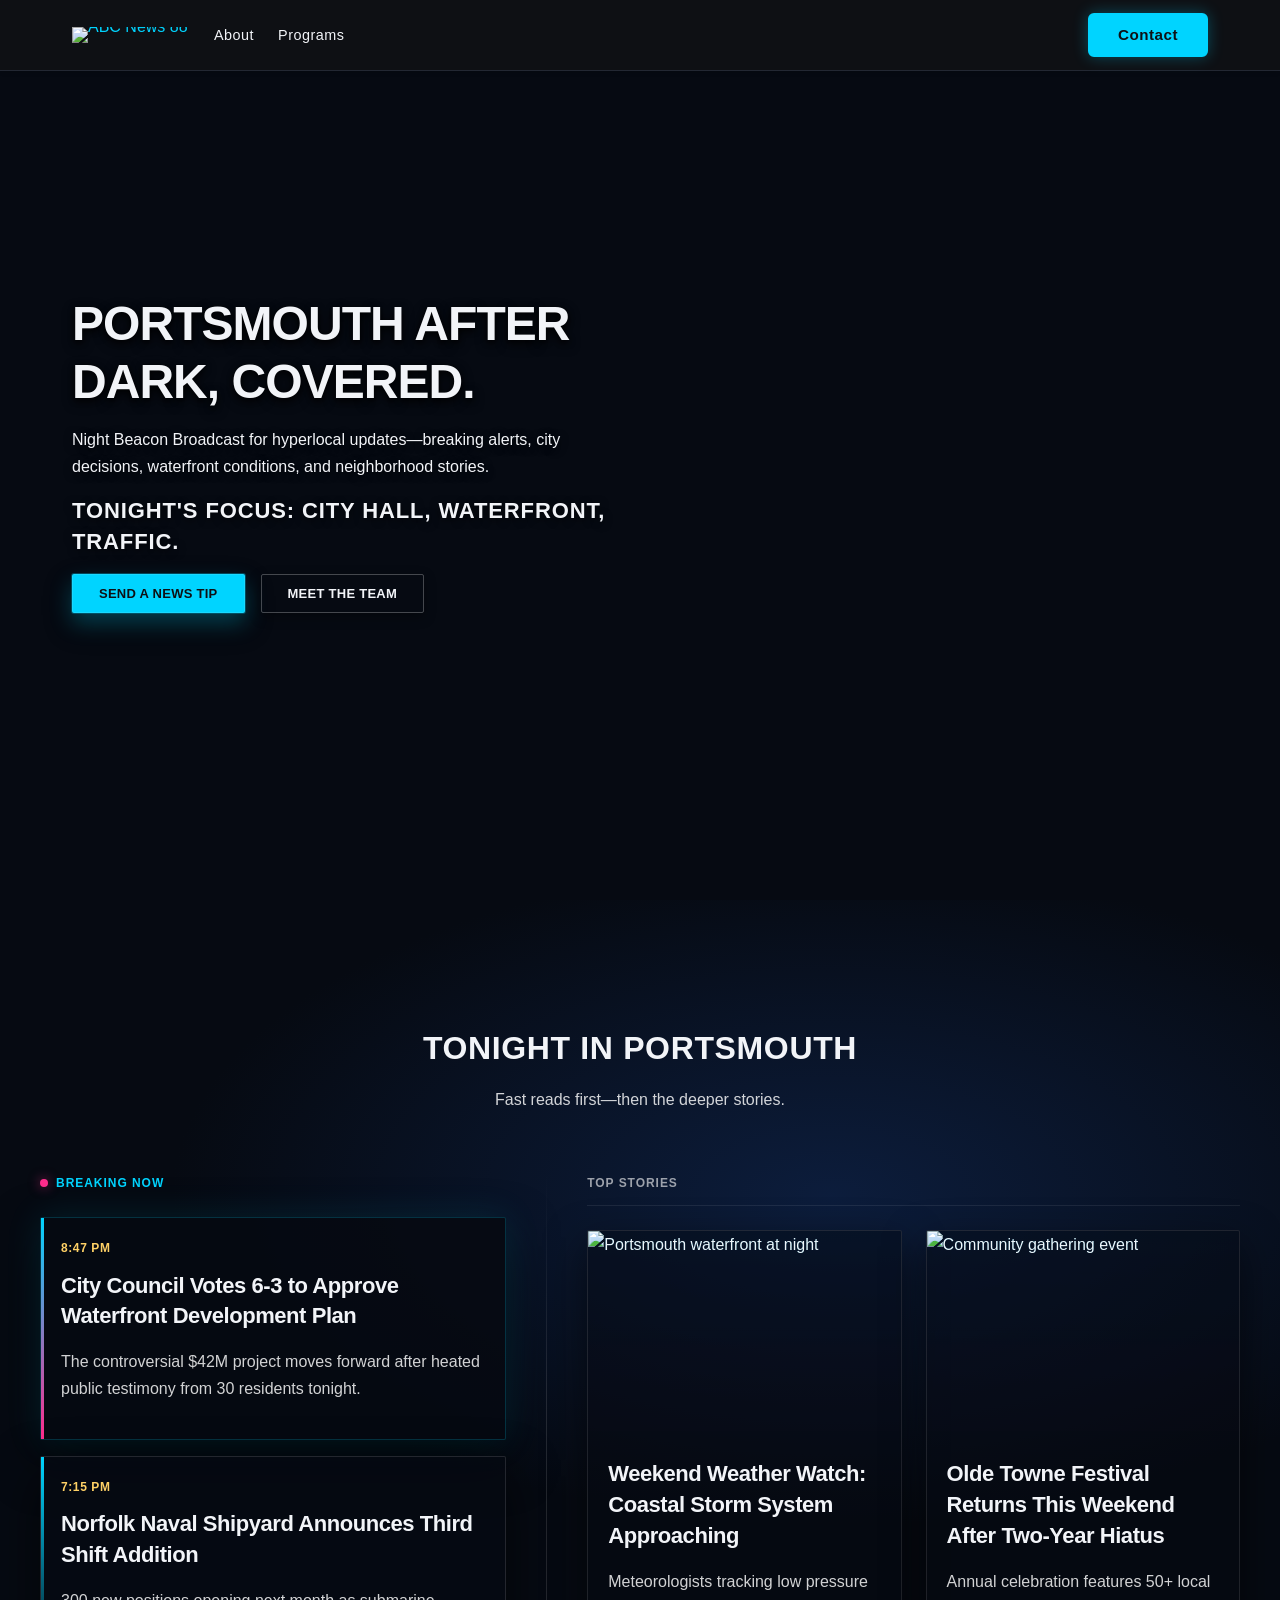
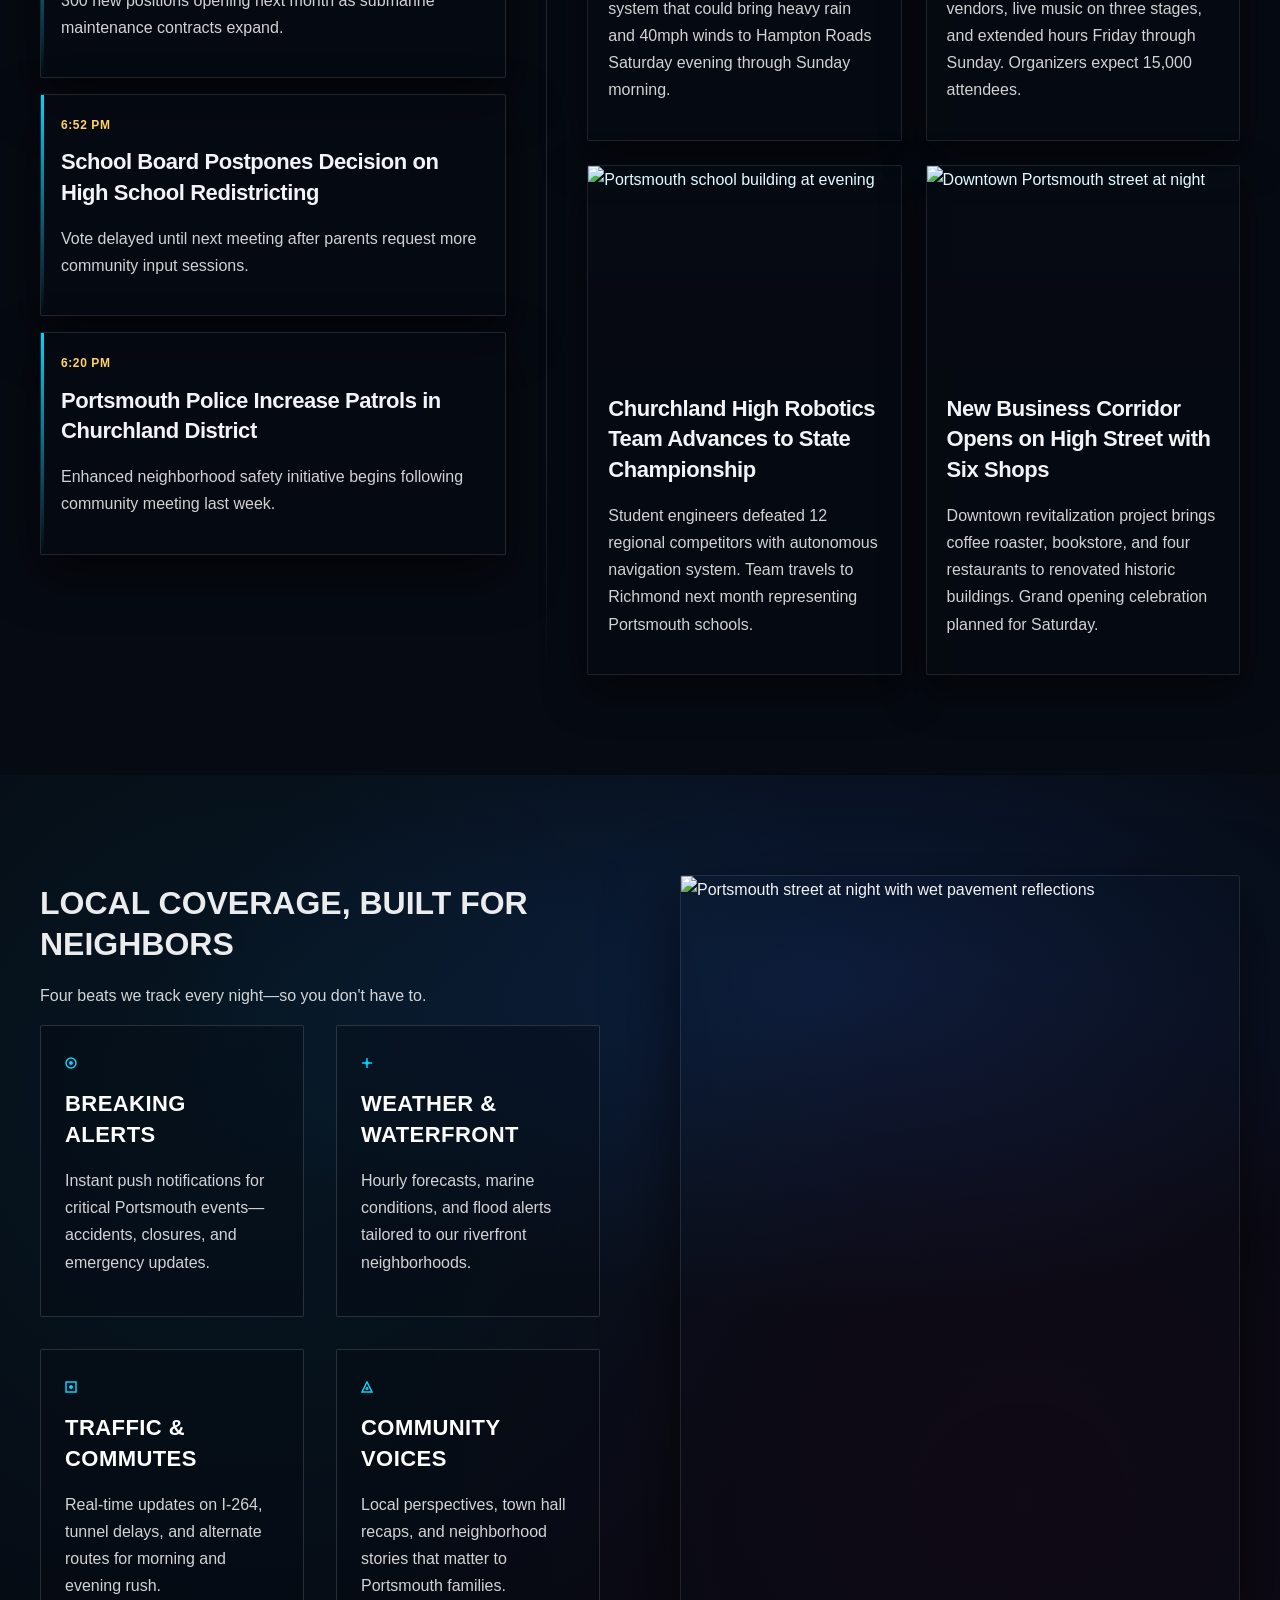
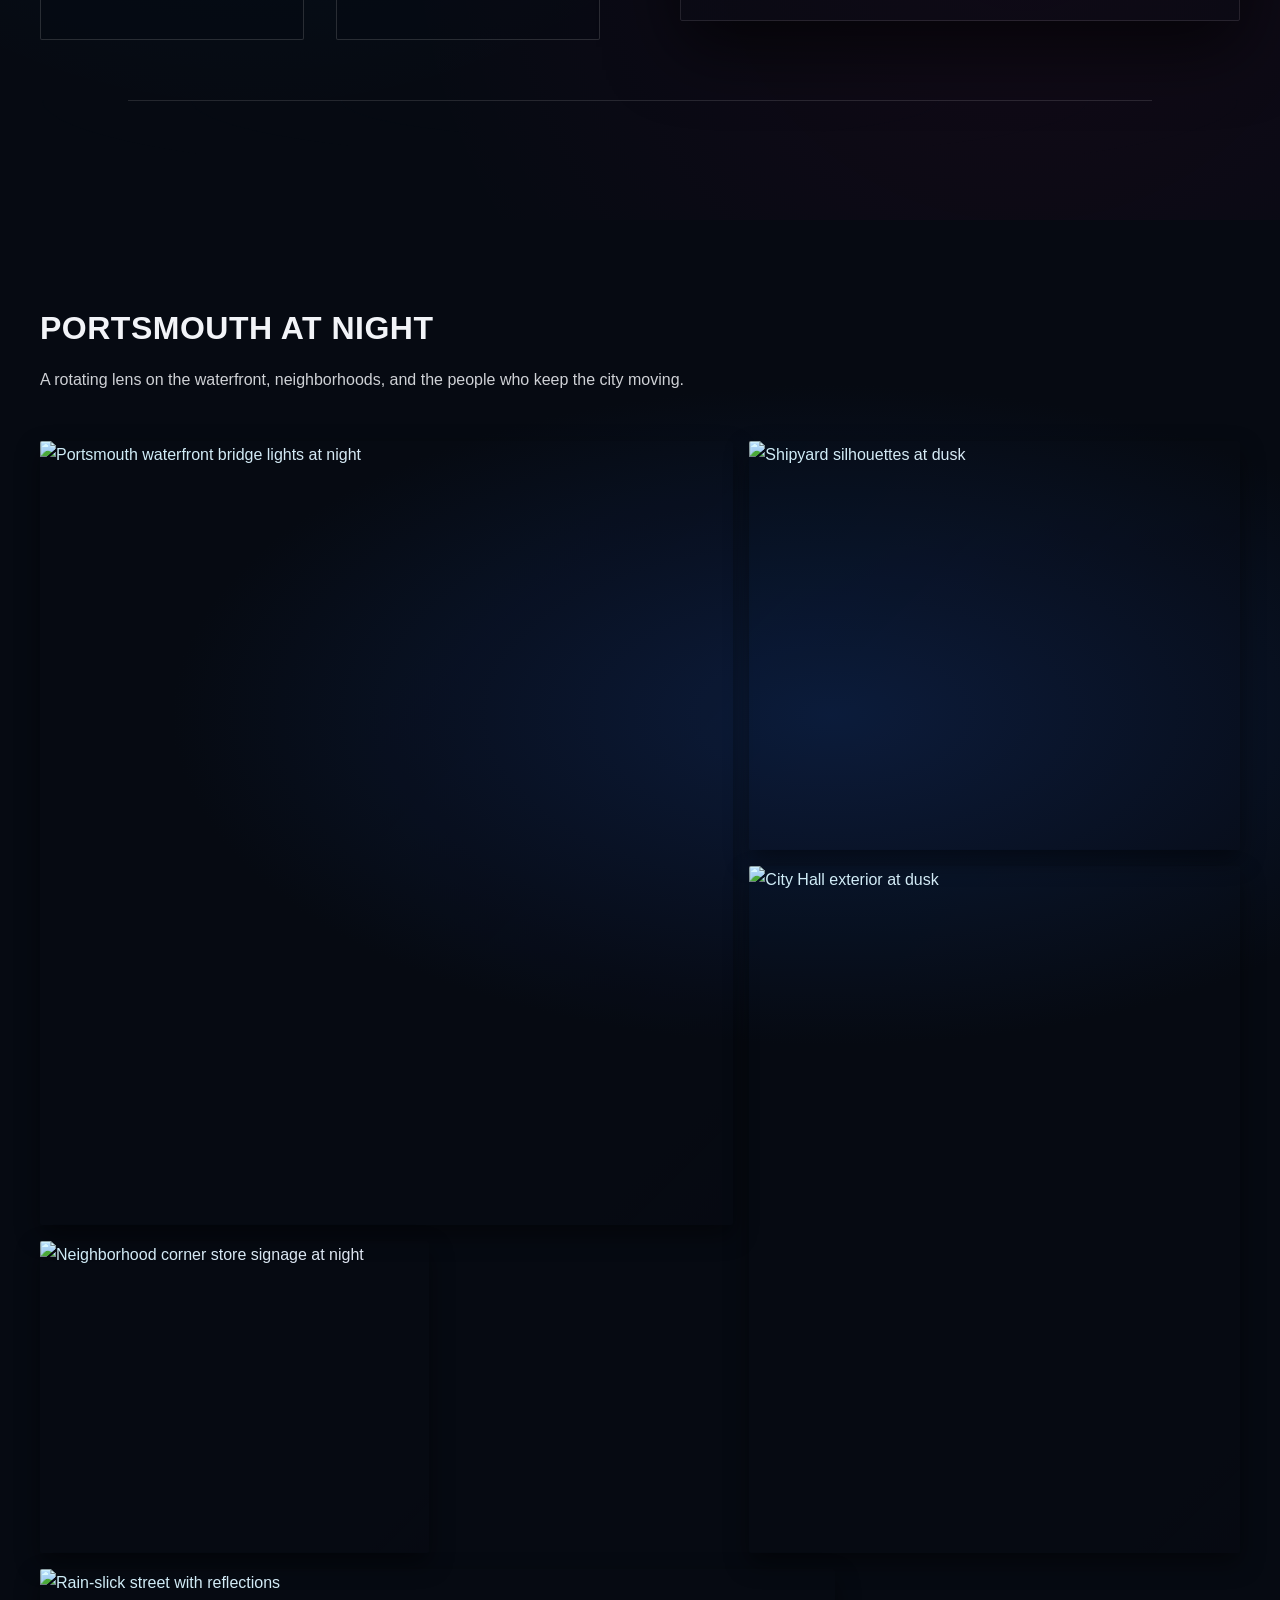
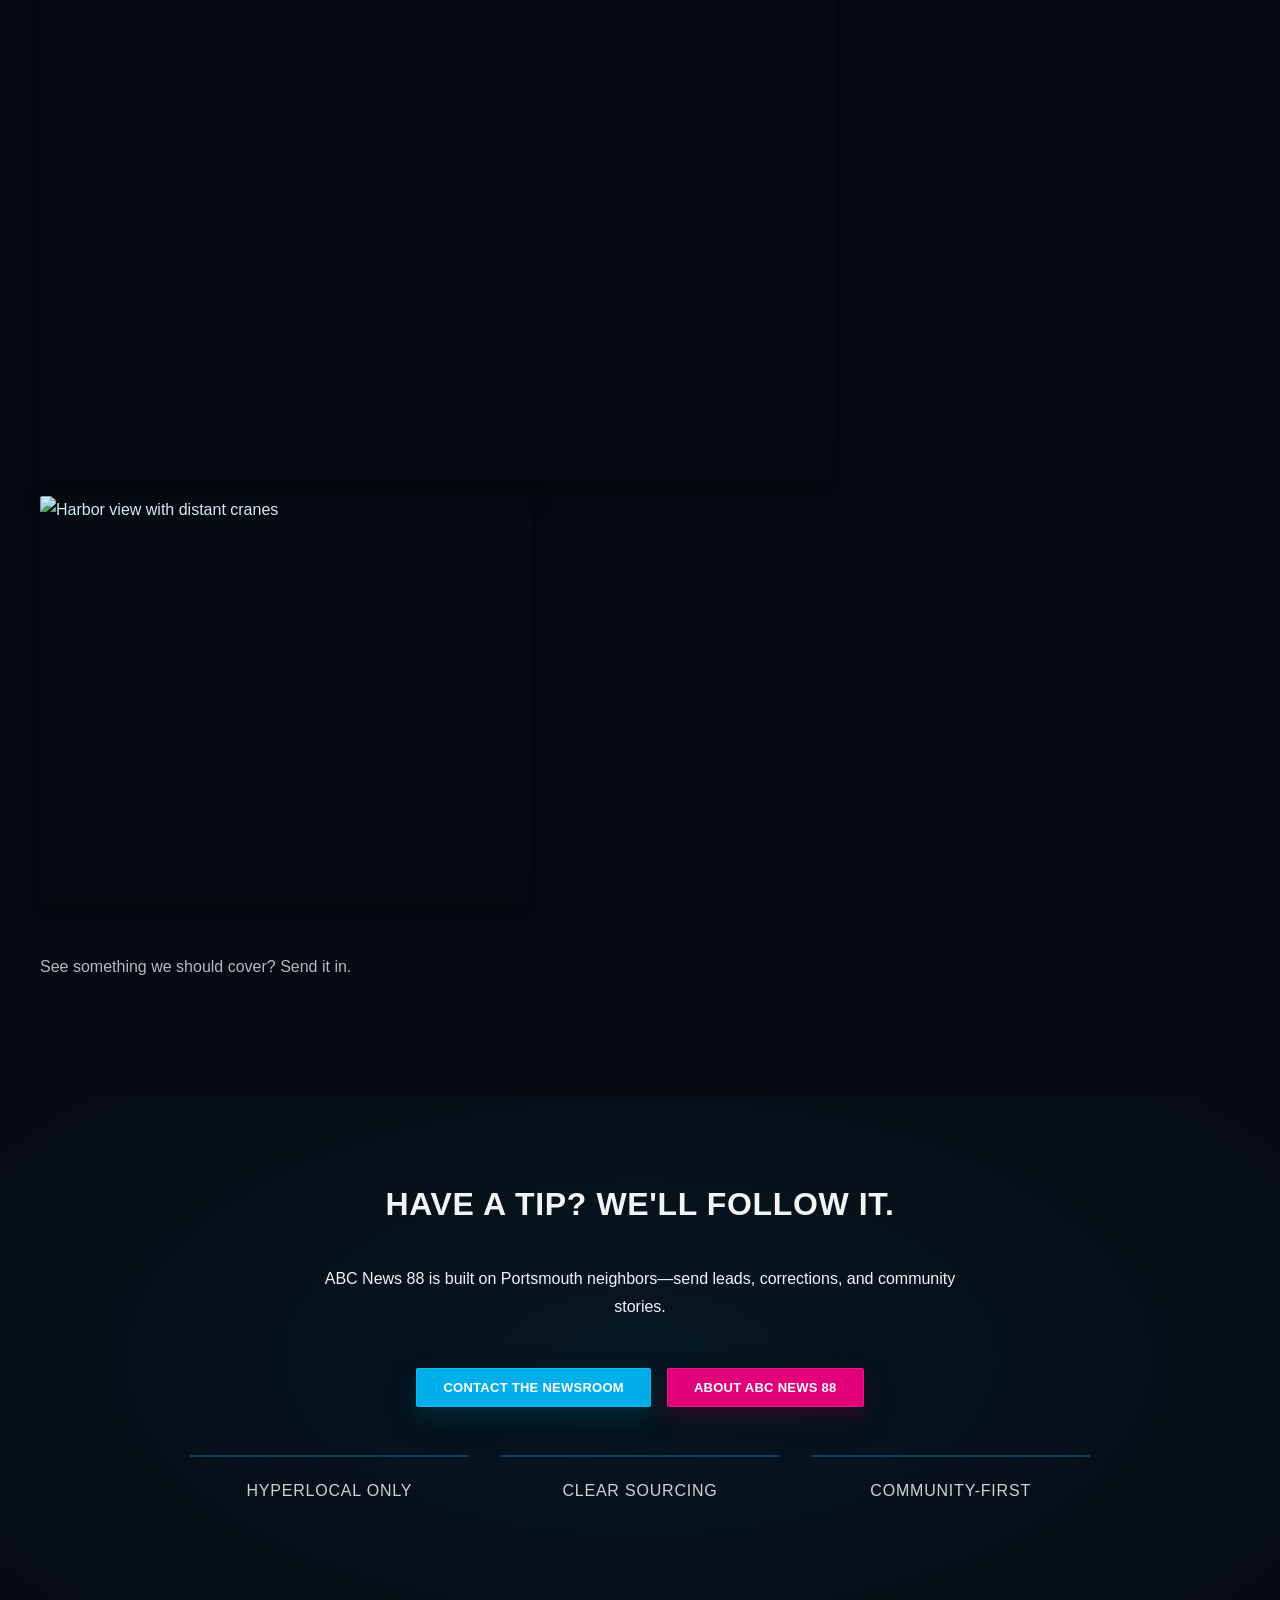
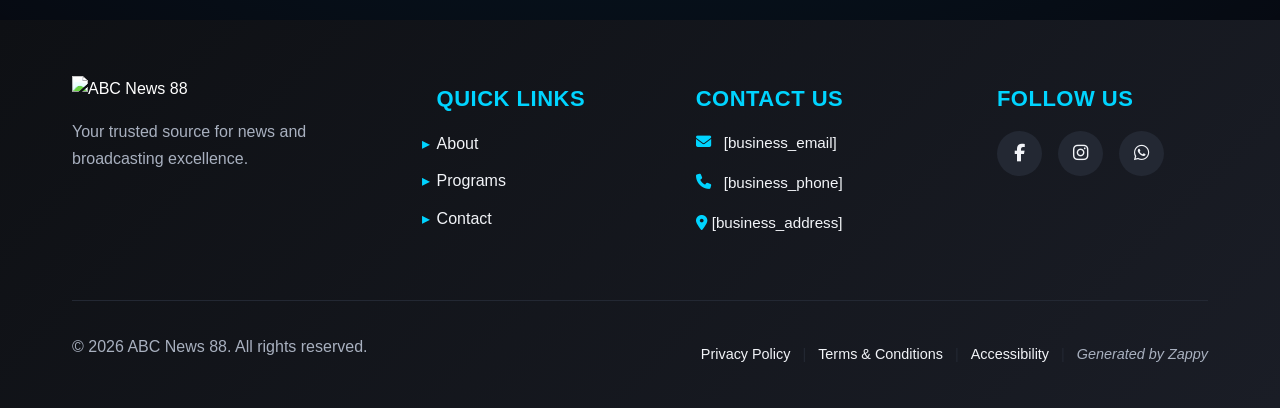
==== public/index.html @ 99236cf7 "Background sync: Progressive GitHub Sync" ====
<!doctype html><html dir="ltr" lang="en"><head><meta charset="UTF-8"><meta content="width=device-width,initial-scale=1" name="viewport"><meta content="index, follow" name="robots"><title>Portsmouth&#39;s Most Trusted Live News Broadcast — ABC News 88</title><meta content="ABC News 88 delivers hyperlocal news broadcasting exclusively for Portsmouth, Virginia. Stay informed with live coverage, community stories, and breaking news that matters to you." name="description"><meta content="abc news broadcasters, live news broadcast, Portsmouth Virginia news, local news broadcasting, hyperlocal news" name="keywords"><script>!function(){"use strict";var t="d4d39239-c4d9-41a5-8661-56b0d138c3ee",e="https://api.zappy5.com/api/analytics/track",a=18e5,n=2592e6,o=!0,i=!0,r=!0;var s=function(){var e="zappy_visitor_"+t,a=null;try{if(a=localStorage.getItem(e)){var o=JSON.parse(a),i=Date.now();if(i-o.created<n)return o.lastSeen=i,localStorage.setItem(e,JSON.stringify(o)),o.id}}catch(t){console.warn("Zappy Analytics: LocalStorage not available")}var r="zv_"+Date.now()+"_"+Math.random().toString(36).substr(2,9);try{localStorage.setItem(e,JSON.stringify({id:r,created:Date.now(),lastSeen:Date.now()}))}catch(t){}return r}(),c=function(){var e="zappy_session_"+t,n=null;try{if(n=sessionStorage.getItem(e)){var o=JSON.parse(n),i=Date.now();if(i-o.timestamp<a)return o.timestamp=i,sessionStorage.setItem(e,JSON.stringify(o)),o.id}}catch(t){console.warn("Zappy Analytics: SessionStorage not available")}var r="zs_"+Date.now()+"_"+Math.random().toString(36).substr(2,9);try{sessionStorage.setItem(e,JSON.stringify({id:r,timestamp:Date.now()}))}catch(t){}return r}();function l(a,n){n=n||{};var o={website_id:t,event_type:a,page_path:window.location.pathname,referrer:document.referrer||"direct",visitor_id:s,session_id:c,metadata:n};if(navigator.sendBeacon){var i=new Blob([JSON.stringify(o)],{type:"application/json"});navigator.sendBeacon(e,i)}else fetch(e,{method:"POST",headers:{"Content-Type":"application/json"},body:JSON.stringify(o),keepalive:!0}).catch(function(t){console.warn("Zappy Analytics: Failed to track event",t)})}o&&l("pageview",{title:document.title,url:window.location.href}),i&&document.addEventListener("click",function(t){var e=t.target;if("BUTTON"===e.tagName||e.closest("button")){var a="BUTTON"===e.tagName?e:e.closest("button");l("click",{element:"button",text:a.textContent.trim().substring(0,100),id:a.id||null,class:a.className||null})}else if("A"===e.tagName||e.closest("a")){var n="A"===e.tagName?e:e.closest("a");l("navigation",{element:"link",text:n.textContent.trim().substring(0,100),href:n.href,external:n.hostname!==window.location.hostname})}},!0),r&&document.addEventListener("submit",function(t){var e=t.target;l("form_submit",{form_id:e.id||null,form_name:e.name||null,form_action:e.action||null,form_method:e.method||"GET"})},!0);var d=Date.now();window.addEventListener("beforeunload",function(){l("page_unload",{time_on_page:Math.floor((Date.now()-d)/1e3),page_path:window.location.pathname})}),window.zappyAnalytics={track:l,getVisitorId:function(){return s},getSessionId:function(){return c}}}()</script><meta content="Portsmouth's Most Trusted Live News Broadcast — ABC News 88" property="og:title"><meta content="ABC News 88 delivers hyperlocal news broadcasting exclusively for Portsmouth, Virginia. Stay informed with live coverage, community stories, and breaking news that matters to you." property="og:description"><meta content="website" property="og:type"><meta content="en_US" property="og:locale"><meta content="summary_large_image" name="twitter:card"><meta content="Portsmouth's Most Trusted Live News Broadcast — ABC News 88" name="twitter:title"><meta content="ABC News 88 delivers hyperlocal news broadcasting exclusively for Portsmouth, Virginia. Stay informed with live coverage, community stories, and breaking news that matters to you." name="twitter:description"><link href="https://cdnjs.cloudflare.com/ajax/libs/font-awesome/6.4.0/css/all.min.css" rel="stylesheet"><link href="/assets/favicon.ico" rel="icon" type="image/x-icon"><link href="/assets/favicon-16x16.png" rel="icon" type="image/png" sizes="16x16"><link href="/assets/favicon-32x32.png" rel="icon" type="image/png" sizes="32x32"><link href="/assets/favicon-48x48.png" rel="icon" type="image/png" sizes="48x48"><link href="/assets/favicon-192x192.png" rel="icon" type="image/png" sizes="192x192"><link href="/assets/favicon-512x512.png" rel="icon" type="image/png" sizes="512x512"><link href="/assets/apple-touch-icon.png" rel="apple-touch-icon"><link href="https://cdn.jsdelivr.net/npm/vanilla-cookieconsent@3/dist/cookieconsent.css" rel="stylesheet"><script src="https://cdn.jsdelivr.net/npm/vanilla-cookieconsent@3/dist/cookieconsent.umd.js"></script><script src="https://cdn.jsdelivr.net/gh/mickidum/acc_toolbar/acctoolbar/acctoolbar.min.js"></script><link href="/styles.css" rel="stylesheet"><style id="zappy-dropdown-submenu-styles">#navMenu li:has(.sub-menu),.nav-menu li:has(.sub-menu),.navbar li:has(.sub-menu),nav li:has(.sub-menu){position:relative}#navMenu .sub-menu,.nav-menu .sub-menu,.navbar .sub-menu,nav .sub-menu{display:block!important;position:absolute!important;top:100%;left:0;min-width:220px;background:#fff;border-radius:8px;box-shadow:0 8px 25px rgba(0,0,0,.15);padding:8px 0;opacity:0;visibility:hidden;transform:translateY(10px);transition:all .3s ease;z-index:1000;list-style:none;pointer-events:none}#navMenu li:hover>.sub-menu,.nav-menu li:hover>.sub-menu,.navbar li:hover>.sub-menu,nav li:hover>.sub-menu{opacity:1!important;visibility:visible!important;transform:translateY(0)!important;pointer-events:auto!important}.sub-menu li{list-style:none;margin:0;padding:0}.sub-menu a{display:block!important;padding:10px 16px!important;color:#333!important;font-weight:500;text-decoration:none;white-space:nowrap;transition:background-color .2s}.sub-menu a:hover{background-color:#f5f5f5}[dir=rtl] .nav-menu .sub-menu,[dir=rtl] .navbar .sub-menu,[dir=rtl] nav .sub-menu,html[lang=ar] .nav-menu .sub-menu,html[lang=ar] .navbar .sub-menu,html[lang=ar] nav .sub-menu,html[lang=he] .nav-menu .sub-menu,html[lang=he] .navbar .sub-menu,html[lang=he] nav .sub-menu{left:auto!important;right:0!important}.sub-menu:empty,.sub-menu:not(:has(li)),.sub-menu:not(:has(li:not(.zappy-hidden-menu-item))){display:none!important;opacity:0!important;visibility:hidden!important;pointer-events:none!important}li:has(.menu-group-title):hover>.sub-menu{opacity:1!important;visibility:visible!important;transform:translateY(0)!important;pointer-events:auto!important}#navMenu>li>.menu-group-title,.nav-menu>li>.menu-group-title{display:inline-block;padding:.5rem 1rem;cursor:default;user-select:none}@media (max-width:768px){#navMenu .sub-menu,.nav-menu .sub-menu,.navbar .sub-menu,nav .sub-menu{position:static!important;transform:none!important;box-shadow:none!important;background:0 0!important;max-height:0;overflow:hidden;opacity:0;visibility:hidden;transition:max-height .3s ease,opacity .3s ease;padding:0!important;border-radius:0!important}.sub-menu.mobile-expanded{max-height:500px!important;opacity:1!important;visibility:visible!important;padding:8px 0 8px 16px!important}[dir=rtl] .sub-menu.mobile-expanded,html[lang=he] .sub-menu.mobile-expanded{padding:8px 16px 8px 0!important}#navMenu li:hover>.sub-menu,.nav-menu li:hover>.sub-menu,.navbar li:hover>.sub-menu,nav li:hover>.sub-menu{opacity:0;visibility:hidden;pointer-events:none}#navMenu li>.sub-menu.mobile-expanded,.nav-menu li>.sub-menu.mobile-expanded,.navbar li>.sub-menu.mobile-expanded,nav li>.sub-menu.mobile-expanded{opacity:1!important;visibility:visible!important;pointer-events:auto!important}#navMenu li:has(.sub-menu),.nav-menu li:has(.sub-menu),.navbar li:has(.sub-menu),nav li:has(.sub-menu){display:flex!important;flex-wrap:wrap!important;align-items:center!important;position:relative!important;min-height:44px!important}#navMenu li:has(.sub-menu)>a,.nav-menu li:has(.sub-menu)>a,.navbar li:has(.sub-menu)>a,nav li:has(.sub-menu)>a{flex:1!important;min-width:0!important}#navMenu li:has(.sub-menu)>.menu-group-title,.nav-menu li:has(.sub-menu)>.menu-group-title,.navbar li:has(.sub-menu)>.menu-group-title,nav li:has(.sub-menu)>.menu-group-title{flex:1!important;min-width:0!important;padding:0!important;line-height:inherit!important}#navMenu li:has(.sub-menu)>.sub-menu,.nav-menu li:has(.sub-menu)>.sub-menu,.navbar li:has(.sub-menu)>.sub-menu,nav li:has(.sub-menu)>.sub-menu{flex-basis:100%!important;width:100%!important}#navMenu li:has(.sub-menu)>a [class*=arrow],#navMenu li:has(.sub-menu)>a [class*=chevron],.nav-menu li:has(.sub-menu)>a .fa-angle-down,.nav-menu li:has(.sub-menu)>a .fa-chevron-down,.nav-menu li:has(.sub-menu)>a [class*=arrow],.nav-menu li:has(.sub-menu)>a [class*=chevron],nav li:has(.sub-menu)>a [class*=arrow],nav li:has(.sub-menu)>a [class*=chevron]{display:none!important;visibility:hidden!important}.mobile-submenu-toggle{display:flex!important;align-items:center!important;justify-content:center!important;width:44px!important;height:auto!important;background:0 0!important;border:none!important;cursor:pointer!important;color:var(--text-dark)!important;position:static!important;flex-shrink:0!important;align-self:stretch!important;z-index:2!important;padding:0!important;margin:0!important}.mobile-submenu-toggle::after{content:''!important;width:0!important;height:0!important;border-left:6px solid transparent!important;border-right:6px solid transparent!important;border-top:7px solid currentColor!important;transition:transform .3s ease!important}.mobile-submenu-toggle.expanded::after{transform:rotate(180deg)!important}.sub-menu a{padding:10px 0!important;display:block!important;color:var(--text-dark)!important}.navbar .sub-menu li a,.zappy-products-dropdown .sub-menu a,nav.navbar .sub-menu li a{color:var(--text-dark)!important}}@media (min-width:769px){.mobile-submenu-toggle{display:none!important}}</style><style id="zappy-widget-visibility">#mic-access-tool-box,#mic-access-tool-general-button,#mic-init-access-tool #mic-access-tool-box,#mic-init-access-tool #mic-access-tool-general-button,#mic-init-access-tool .mic-access-tool-general-button,._access-icon,._access-menu,.mic-access-tool-box,.mic-access-tool-general-button,div[id*=mic-access-tool-box]{display:none!important;visibility:hidden!important;opacity:0!important;pointer-events:none!important}</style></head><body><nav class="navbar"><button aria-label="Menu" class="mobile-toggle" id="mobileToggle"><svg viewbox="0 0 24 24" height="24" width="24" fill="none" class="hamburger-icon"><path d="M3 12h18M3 6h18M3 18h18" stroke="currentColor" stroke-width="2" stroke-linecap="round"></path></svg><svg viewbox="0 0 24 24" height="24" width="24" fill="none" class="close-icon" style="display:none"><path d="M18 6L6 18M6 6l12 12" stroke="currentColor" stroke-width="2" stroke-linecap="round"></path></svg></button><button aria-label="Call" class="phone-header-btn"><svg viewbox="0 0 24 24" height="20" width="20" fill="currentColor"><path d="M22 16.92v3a2 2 0 0 1-2.18 2 19.79 19.79 0 0 1-8.63-3.07 19.5 19.5 0 0 1-6-6 19.79 19.79 0 0 1-3.07-8.67A2 2 0 0 1 4.11 2h3a2 2 0 0 1 2 1.72 12.84 12.84 0 0 0 .7 2.81 2 2 0 0 1-.45 2.11L8.09 9.91a16 16 0 0 0 6 6l1.27-1.27a2 2 0 0 1 2.11-.45 12.84 12.84 0 0 0 2.81.7A2 2 0 0 1 22 16.92z"></path></svg></button><div class="nav-container"><div class="nav-brand"><a href="/" class="logo-link"><img alt="ABC News 88" src="/assets/business-logo.webp" class="logo"></a></div><ul class="nav-menu" id="navMenu"><li><a href="/about">About</a></li><li><a href="/programs">Programs</a></li></ul><div class="nav-cta-container"><a href="/contact" class="nav-cta-btn">Contact</a></div></div></nav><main><section class="home-hero-section" data-layout-spec="Home-hero" data-hero-type="fullscreen-scrim"><div class="home-hero-section__background"><img alt="Portsmouth Virginia waterfront at night with bridge lights and shipyard" src="/assets/site-home-hero-bg.webp" data-context="Cinematic night waterfront scene of Portsmouth Virginia with illuminated bridge lights reflecting on dark water, shipyard silhouettes in background, dramatic urban skyline with industrial maritime elements, moody atmospheric lighting with cyan and graphite color grading, professional broadcast quality photography" data-placeholder="home-hero-bg" height="1080" width="1920" class="home-hero-section__bg-image" data-hero-bg="true" data-preserve-bg="0"></div><div class="home-hero-section__scrim" aria-hidden="true"></div><div class="home-hero-section__content-wrapper"><div class="home-hero-section__content"><h1 class="home-hero-section__headline">Portsmouth After Dark, Covered.</h1><p class="home-hero-section__dek">Night Beacon Broadcast for hyperlocal updates—breaking alerts, city decisions, waterfront conditions, and neighborhood stories.</p><h3 class="home-hero-section__tonight">Tonight's focus: City Hall, Waterfront, Traffic.</h3><div class="home-hero-section__cta-group"><a href="/contact" class="home-hero-section__cta home-hero-section__cta--primary">Send a News Tip</a><a href="/about" class="home-hero-section__cta home-hero-section__cta--secondary">Meet the Team</a></div></div></div></section><section class="home-highlights-section" data-layout-spec="Home-highlights"><div class="home-highlights-container"><div class="home-highlights-header"><h2>Tonight in Portsmouth</h2><p class="home-highlights-intro">Fast reads first—then the deeper stories.</p></div><div class="home-highlights-grid"><div class="home-highlights-breaking-rail"><div class="home-highlights-breaking-label"><span class="home-highlights-live-indicator"></span><span>Breaking Now</span></div><article class="home-highlights-breaking-card home-highlights-breaking-dominant"><div class="home-highlights-timestamp">8:47 PM</div><h3>City Council Votes 6-3 to Approve Waterfront Development Plan</h3><p>The controversial $42M project moves forward after heated public testimony from 30 residents tonight.</p></article><article class="home-highlights-breaking-card"><div class="home-highlights-timestamp">7:15 PM</div><h3>Norfolk Naval Shipyard Announces Third Shift Addition</h3><p>300 new positions opening next month as submarine maintenance contracts expand.</p></article><article class="home-highlights-breaking-card"><div class="home-highlights-timestamp">6:52 PM</div><h3>School Board Postpones Decision on High School Redistricting</h3><p>Vote delayed until next meeting after parents request more community input sessions.</p></article><article class="home-highlights-breaking-card"><div class="home-highlights-timestamp">6:20 PM</div><h3>Portsmouth Police Increase Patrols in Churchland District</h3><p>Enhanced neighborhood safety initiative begins following community meeting last week.</p></article></div><div class="home-highlights-divider-rule"></div><div class="home-highlights-top-stories"><div class="home-highlights-stories-label">Top Stories</div><div class="home-highlights-stories-grid"><article class="home-highlights-story-card"><div class="home-highlights-story-image"><img alt="Portsmouth waterfront at night" src="/assets/site-home-highlights-image-1.webp" data-context="Night scene of Portsmouth Virginia waterfront with city lights reflecting on water, dramatic cloudy evening sky, cinematic news broadcast photography with duotone cyan and magenta color treatment" data-placeholder="home-highlights-image-1" height="300" width="400"><div class="home-highlights-story-overlay"></div></div><div class="home-highlights-story-content"><h3>Weekend Weather Watch: Coastal Storm System Approaching</h3><p>Meteorologists tracking low pressure system that could bring heavy rain and 40mph winds to Hampton Roads Saturday evening through Sunday morning.</p></div></article><article class="home-highlights-story-card"><div class="home-highlights-story-image"><img alt="Community gathering event" src="/assets/site-home-highlights-image-2.webp" data-context="Portsmouth Virginia community event with diverse residents gathering outdoors at night, string lights overhead, local festival atmosphere, cinematic news photography with duotone cyan magenta treatment" data-placeholder="home-highlights-image-2" height="300" width="400"><div class="home-highlights-story-overlay"></div></div><div class="home-highlights-story-content"><h3>Olde Towne Festival Returns This Weekend After Two-Year Hiatus</h3><p>Annual celebration features 50+ local vendors, live music on three stages, and extended hours Friday through Sunday. Organizers expect 15,000 attendees.</p></div></article><article class="home-highlights-story-card"><div class="home-highlights-story-image"><img alt="Portsmouth school building at evening" src="/assets/site-home-highlights-image-3.webp" data-context="Portsmouth Virginia school building exterior at dusk with lights on inside classrooms, students visible through windows, cinematic news broadcast photography with duotone cyan magenta color grading" data-placeholder="home-highlights-image-3" height="300" width="400"><div class="home-highlights-story-overlay"></div></div><div class="home-highlights-story-content"><h3>Churchland High Robotics Team Advances to State Championship</h3><p>Student engineers defeated 12 regional competitors with autonomous navigation system. Team travels to Richmond next month representing Portsmouth schools.</p></div></article><article class="home-highlights-story-card"><div class="home-highlights-story-image"><img alt="Downtown Portsmouth street at night" src="/assets/site-home-highlights-image-4.webp" data-context="Portsmouth Virginia downtown street scene at night showing local businesses with neon signs, pedestrians walking, urban neighborhood atmosphere, cinematic news photography duotone cyan magenta treatment" data-placeholder="home-highlights-image-4" height="300" width="400"><div class="home-highlights-story-overlay"></div></div><div class="home-highlights-story-content"><h3>New Business Corridor Opens on High Street with Six Shops</h3><p>Downtown revitalization project brings coffee roaster, bookstore, and four restaurants to renovated historic buildings. Grand opening celebration planned for Saturday.</p></div></article></div></div></div></div><div class="home-highlights-divider-wrapper"><svg viewbox="0 0 1200 60" aria-hidden="true" data-no-icon-edit="true" xmlns="http://www.w3.org/2000/svg" preserveaspectratio="none"><defs><linearGradient id="home-highlights-wave-gradient" x1="0%" x2="100%" y1="0%" y2="0%"><stop offset="0%" style="stop-color:#00D4FF;stop-opacity:0.9"></stop><stop offset="40%" style="stop-color:#00D4FF;stop-opacity:0.6"></stop><stop offset="100%" style="stop-color:#00D4FF;stop-opacity:0.2"></stop></linearGradient></defs><path d="M0,60 L0,45 Q20,42 40,48 T80,46 Q100,50 120,44 T160,48 Q180,45 200,50 T240,47 Q260,51 280,46 T320,49 Q340,46 360,51 T400,48 Q420,52 440,47 T480,50 Q500,48 520,52 T560,49 Q580,53 600,50 T640,52 Q660,50 680,54 T720,52 Q740,55 760,52 T800,54 Q820,52 840,55 T880,53 Q900,56 920,54 T960,55 Q980,54 1000,56 T1040,55 Q1060,57 1080,55 T1120,56 Q1140,55 1160,57 T1200,56 L1200,60 Z" fill="#060A12"></path></svg></div></section><section class="home-services-section" data-layout-spec="Home-services"><div class="home-services-container"><div class="home-services-content-column"><h2>Local Coverage, Built for Neighbors</h2><p class="home-services-intro">Four beats we track every night—so you don't have to.</p><div class="home-services-grid"><div class="home-services-tile"><div class="home-services-tile-marker"><svg viewbox="0 0 12 12" aria-hidden="true" data-no-icon-edit="true" xmlns="http://www.w3.org/2000/svg" height="12" width="12"><circle cx="6" cy="6" fill="none" r="5" stroke="currentColor" stroke-width="1.5"></circle><circle cx="6" cy="6" fill="currentColor" r="2"></circle></svg></div><h3>Breaking Alerts</h3><p>Instant push notifications for critical Portsmouth events—accidents, closures, and emergency updates.</p></div><div class="home-services-tile"><div class="home-services-tile-marker"><svg viewbox="0 0 12 12" aria-hidden="true" data-no-icon-edit="true" xmlns="http://www.w3.org/2000/svg" height="12" width="12"><path d="M1 6h10M6 1v10" fill="none" stroke="currentColor" stroke-width="1.5"></path><circle cx="6" cy="6" fill="currentColor" r="2"></circle></svg></div><h3>Weather &amp; Waterfront</h3><p>Hourly forecasts, marine conditions, and flood alerts tailored to our riverfront neighborhoods.</p></div><div class="home-services-tile"><div class="home-services-tile-marker"><svg viewbox="0 0 12 12" aria-hidden="true" data-no-icon-edit="true" xmlns="http://www.w3.org/2000/svg" height="12" width="12"><rect fill="none" height="10" stroke="currentColor" stroke-width="1.5" width="10" x="1" y="1"></rect><circle cx="6" cy="6" fill="currentColor" r="2"></circle></svg></div><h3>Traffic &amp; Commutes</h3><p>Real-time updates on I-264, tunnel delays, and alternate routes for morning and evening rush.</p></div><div class="home-services-tile"><div class="home-services-tile-marker"><svg viewbox="0 0 12 12" aria-hidden="true" data-no-icon-edit="true" xmlns="http://www.w3.org/2000/svg" height="12" width="12"><path d="M6 1L11 11H1L6 1z" fill="none" stroke="currentColor" stroke-width="1.5"></path><circle cx="6" cy="7.5" fill="currentColor" r="1.5"></circle></svg></div><h3>Community Voices</h3><p>Local perspectives, town hall recaps, and neighborhood stories that matter to Portsmouth families.</p></div></div></div><div class="home-services-image-column"><div class="home-services-image-panel"><img alt="Portsmouth street at night with wet pavement reflections" src="/assets/site-home-services-image-1.webp" data-context="Cinematic night photograph of a Portsmouth Virginia street scene with wet pavement reflecting streetlights and neon signs, moody atmospheric lighting with rain-slicked roads creating dramatic reflections, urban journalism aesthetic, high contrast dark tones with warm amber and cool blue light streaks, empty street corner with traffic lights glowing, photojournalistic style capturing the quiet pulse of a local news beat after dark" data-placeholder="home-services-image-1" height="800" width="600"></div></div></div><div class="home-services-divider-wrapper"><div class="home-services-divider-rule"></div><svg viewbox="0 0 1200 120" aria-hidden="true" data-no-icon-edit="true" xmlns="http://www.w3.org/2000/svg" preserveaspectratio="none" class="home-services-divider-sonar"><defs><radialGradient cx="50%" cy="0%" id="sonarGradient" r="100%"><stop offset="0%" style="stop-color:rgba(0,174,234,0.12);stop-opacity:1"></stop><stop offset="50%" style="stop-color:rgba(0,174,234,0.06);stop-opacity:1"></stop><stop offset="100%" style="stop-color:rgba(0,174,234,0)"></stop></radialGradient></defs><ellipse cx="600" cy="0" fill="none" opacity="0.4" rx="280" ry="40" stroke="url(#sonarGradient)" stroke-width="1"></ellipse><ellipse cx="600" cy="0" fill="none" opacity="0.3" rx="420" ry="60" stroke="url(#sonarGradient)" stroke-width="1"></ellipse><ellipse cx="600" cy="0" fill="none" opacity="0.2" rx="560" ry="80" stroke="url(#sonarGradient)" stroke-width="1"></ellipse><ellipse cx="600" cy="0" fill="none" opacity="0.1" rx="700" ry="100" stroke="url(#sonarGradient)" stroke-width="1"></ellipse></svg></div></section><section class="home-gallery-section" data-layout-spec="Home-gallery"><div class="home-gallery-container"><div class="home-gallery-header"><h2>Portsmouth at Night</h2><p>A rotating lens on the waterfront, neighborhoods, and the people who keep the city moving.</p></div><div class="home-gallery-grid"><div class="home-gallery-item home-gallery-item-large"><div class="home-gallery-image-wrapper"><img alt="Portsmouth waterfront bridge lights at night" src="/assets/site-home-gallery-image-1.webp" data-context="Cinematic night photograph of Portsmouth Virginia waterfront bridge illuminated with dramatic blue and pink neon lights reflecting on dark water, urban broadcast news aesthetic, high contrast, moody atmosphere" data-placeholder="home-gallery-image-1" height="600" width="800"><div class="home-gallery-duotone-overlay"></div></div></div><div class="home-gallery-item home-gallery-item-medium"><div class="home-gallery-image-wrapper"><img alt="Shipyard silhouettes at dusk" src="/assets/site-home-gallery-image-2.webp" data-context="Dark silhouette of Portsmouth Virginia shipyard with industrial cranes against twilight sky, dramatic backlighting, news documentary style, high contrast shadows" data-placeholder="home-gallery-image-2" height="500" width="600"><div class="home-gallery-duotone-overlay"></div></div></div><div class="home-gallery-item home-gallery-item-tall"><div class="home-gallery-image-wrapper"><img alt="City Hall exterior at dusk" src="/assets/site-home-gallery-image-3.webp" data-context="Portsmouth Virginia City Hall exterior at dusk with warm interior lights glowing through windows, architectural photography, civic building, broadcast news establishing shot" data-placeholder="home-gallery-image-3" height="700" width="500"><div class="home-gallery-duotone-overlay"></div></div></div><div class="home-gallery-item home-gallery-item-small"><div class="home-gallery-image-wrapper"><img alt="Neighborhood corner store signage at night" src="/assets/site-home-gallery-image-4.webp" data-context="Portsmouth Virginia neighborhood corner store with vintage neon signage glowing at night, local community business, urban documentary photography, warm nostalgic lighting" data-placeholder="home-gallery-image-4" height="400" width="500"><div class="home-gallery-duotone-overlay"></div></div></div><div class="home-gallery-item home-gallery-item-wide"><div class="home-gallery-image-wrapper"><img alt="Rain-slick street with reflections" src="/assets/site-home-gallery-image-5.webp" data-context="Rain-slick Portsmouth Virginia street at night with vibrant neon reflections in wet pavement, urban cinematography, moody atmospheric lighting, broadcast news b-roll aesthetic" data-placeholder="home-gallery-image-5" height="450" width="700"><div class="home-gallery-duotone-overlay"></div></div></div><div class="home-gallery-item home-gallery-item-medium"><div class="home-gallery-image-wrapper"><img alt="Harbor view with distant cranes" src="/assets/site-home-gallery-image-6.webp" data-context="Portsmouth Virginia harbor view at night with distant industrial cranes silhouetted against dark blue sky, maritime industrial scene, wide establishing shot for news broadcast" data-placeholder="home-gallery-image-6" height="500" width="600"><div class="home-gallery-duotone-overlay"></div></div></div></div><div class="home-gallery-footer"><p>See something we should cover? Send it in.</p></div></div><div class="home-gallery-divider-wrapper"><svg viewbox="0 0 1200 100" aria-hidden="true" data-no-icon-edit="true" xmlns="http://www.w3.org/2000/svg" preserveaspectratio="none"><path d="M0,100 L0,65 L60,65 L60,50 L120,50 L120,60 L180,60 L180,45 L240,45 L240,55 L300,55 L300,40 L360,40 L360,50 L420,50 L420,35 L480,35 L480,45 L540,45 L540,55 L600,55 L600,40 L660,40 L660,50 L720,50 L720,60 L780,60 L780,45 L840,45 L840,55 L900,55 L900,40 L960,40 L960,50 L1020,50 L1020,60 L1080,60 L1080,45 L1140,45 L1140,55 L1200,55 L1200,100 Z" fill="#060A12"></path></svg></div></section><section class="home-cta-section" data-layout-spec="Home-cta"><div class="home-cta-container"><div class="home-cta-content"><h2>Have a Tip? We'll Follow It.</h2><p>ABC News 88 is built on Portsmouth neighbors—send leads, corrections, and community stories.</p><div class="home-cta-buttons"><a href="/contact" class="btn-primary">Contact the Newsroom</a><a href="/about" class="btn-secondary">About ABC News 88</a></div></div><div class="home-cta-reassurance"><div class="home-cta-reassurance-item"><p>Hyperlocal only</p></div><div class="home-cta-reassurance-item"><p>Clear sourcing</p></div><div class="home-cta-reassurance-item"><p>Community-first</p></div></div></div></section></main><footer class="site-footer"><div class="footer-container"><div class="footer-top"><div class="footer-column footer-company"><img alt="ABC News 88" src="/assets/business-logo.webp" class="logo"><p class="footer-tagline">Your trusted source for news and broadcasting excellence.</p></div><div class="footer-column footer-links"><h3 class="footer-heading">Quick Links</h3><ul class="footer-nav"><li><a href="/about">About</a></li><li><a href="/programs">Programs</a></li><li><a href="/contact">Contact</a></li></ul></div><div class="footer-column footer-contact"><h3 class="footer-heading">Contact Us</h3><ul class="contact-list"><li><i class="fas fa-envelope"></i><a href="mailto:[business_email]">[business_email]</a></li><li><i class="fas fa-phone"></i><a href="tel:[business_phone]">[business_phone]</a></li><li><a href="/"><i class="fas fa-map-marker-alt"></i><span>[business_address]</span></a></li></ul></div><div class="footer-column footer-social"><h3 class="footer-heading">Follow Us</h3><div class="social-links"><a href="[facebook_handle]" aria-label="Facebook"><i class="fab fa-facebook-f"></i></a><a href="[instagram_handle]" aria-label="Instagram"><i class="fab fa-instagram"></i></a><a href="[whatsapp_handle]" aria-label="WhatsApp"><i class="fab fa-whatsapp"></i></a></div></div></div><div class="footer-bottom"><div class="footer-copyright"><p>© 2026 ABC News 88. All rights reserved.</p></div><div class="footer-legal"><a href="/privacy">Privacy Policy</a><span class="separator">|</span><a href="/terms">Terms &amp; Conditions</a><span class="separator">|</span><a href="/accessibility">Accessibility</a><span class="separator">|</span><a href="https://zappy5.com" class="zappy-attribution" target="_blank">Generated by Zappy</a></div></div></div></footer><a href="https://wa.me/[whatsapp_handle]" class="whatsapp-float" aria-label="WhatsApp"><i class="fab fa-whatsapp"></i></a><div data-integration="accessibility:toolbar"></div><script src="/script.js"></script><script id="zappy-mobile-submenu-script">!function(){function e(){if(window.innerWidth>768)return document.querySelectorAll(".mobile-submenu-toggle").forEach(function(e){e.remove()}),void document.querySelectorAll(".sub-menu.mobile-expanded").forEach(function(e){e.classList.remove("mobile-expanded")});document.querySelectorAll(".nav-menu li:has(.sub-menu), nav li:has(.sub-menu), .navbar li:has(.sub-menu), #navMenu li:has(.sub-menu)").forEach(function(e){if(!e.querySelector(".mobile-submenu-toggle")){var t=e.querySelector(".sub-menu"),n=e.querySelector(":scope > a");if(t&&n){var o=document.createElement("button");o.className="mobile-submenu-toggle",o.setAttribute("aria-label","Toggle submenu"),o.setAttribute("type","button"),n.insertAdjacentElement("afterend",o),o.addEventListener("click",function(e){e.preventDefault(),e.stopPropagation(),document.querySelectorAll(".sub-menu.mobile-expanded").forEach(function(e){if(e!==t){e.classList.remove("mobile-expanded");var n=e.parentElement.querySelector(".mobile-submenu-toggle");n&&n.classList.remove("expanded")}}),t.classList.toggle("mobile-expanded"),o.classList.toggle("expanded")})}}})}var t;"loading"===document.readyState?document.addEventListener("DOMContentLoaded",e):e(),window.addEventListener("resize",function(){clearTimeout(t),t=setTimeout(e,250)});var n=new MutationObserver(function(t){t.forEach(function(t){if("attributes"===t.type){var n=t.target;n.classList&&(n.classList.contains("active")||n.classList.contains("open"))&&setTimeout(e,100)}})});setTimeout(function(){document.querySelectorAll(".mobile-menu, .nav-menu, #navMenu, nav").forEach(function(e){n.observe(e,{attributes:!0,attributeFilter:["class","style"]})})},500)}()</script></body></html>
---- styles.css ----
/* Self-hosted fonts (Inter + Rubik for multi-language support) */

/* Inter font (English / LTR languages) */
@font-face {
  font-family: 'Inter';
  font-style: normal;
  font-weight: 400;
  font-display: swap;
  src: url('assets/fonts/Inter-Regular.woff2') format('woff2');
}

@font-face {
  font-family: 'Inter';
  font-style: normal;
  font-weight: 500;
  font-display: swap;
  src: url('assets/fonts/Inter-Medium.woff2') format('woff2');
}

@font-face {
  font-family: 'Inter';
  font-style: normal;
  font-weight: 600;
  font-display: swap;
  src: url('assets/fonts/Inter-SemiBold.woff2') format('woff2');
}

@font-face {
  font-family: 'Inter';
  font-style: normal;
  font-weight: 700;
  font-display: swap;
  src: url('assets/fonts/Inter-Bold.woff2') format('woff2');
}

/* Rubik font (Hebrew / RTL languages) */
@font-face {
  font-family: 'Rubik';
  font-style: normal;
  font-weight: 400;
  font-display: swap;
  src: url('assets/fonts/Rubik-Regular.woff2') format('woff2');
}

@font-face {
  font-family: 'Rubik';
  font-style: normal;
  font-weight: 500;
  font-display: swap;
  src: url('assets/fonts/Rubik-Medium.woff2') format('woff2');
}

@font-face {
  font-family: 'Rubik';
  font-style: normal;
  font-weight: 600;
  font-display: swap;
  src: url('assets/fonts/Rubik-SemiBold.woff2') format('woff2');
}

@font-face {
  font-family: 'Rubik';
  font-style: normal;
  font-weight: 700;
  font-display: swap;
  src: url('assets/fonts/Rubik-Bold.woff2') format('woff2');
}


/* Self-hosted fonts (Inter + Rubik for multi-language support) */

/* Inter font (English / LTR languages) */
@font-face {
  font-family: 'Inter';
  font-style: normal;
  font-weight: 400;
  font-display: swap;
  src: url('assets/fonts/Inter-Regular.woff2') format('woff2');
}

@font-face {
  font-family: 'Inter';
  font-style: normal;
  font-weight: 500;
  font-display: swap;
  src: url('assets/fonts/Inter-Medium.woff2') format('woff2');
}

@font-face {
  font-family: 'Inter';
  font-style: normal;
  font-weight: 600;
  font-display: swap;
  src: url('assets/fonts/Inter-SemiBold.woff2') format('woff2');
}

@font-face {
  font-family: 'Inter';
  font-style: normal;
  font-weight: 700;
  font-display: swap;
  src: url('assets/fonts/Inter-Bold.woff2') format('woff2');
}

/* Rubik font (Hebrew / RTL languages) */
@font-face {
  font-family: 'Rubik';
  font-style: normal;
  font-weight: 400;
  font-display: swap;
  src: url('assets/fonts/Rubik-Regular.woff2') format('woff2');
}

@font-face {
  font-family: 'Rubik';
  font-style: normal;
  font-weight: 500;
  font-display: swap;
  src: url('assets/fonts/Rubik-Medium.woff2') format('woff2');
}

@font-face {
  font-family: 'Rubik';
  font-style: normal;
  font-weight: 600;
  font-display: swap;
  src: url('assets/fonts/Rubik-SemiBold.woff2') format('woff2');
}

@font-face {
  font-family: 'Rubik';
  font-style: normal;
  font-weight: 700;
  font-display: swap;
  src: url('assets/fonts/Rubik-Bold.woff2') format('woff2');
}
:root {
  --primary: #00D4FF;
  --secondary: #FF2D8D;
  --accent: #FFD166;
  --bg-light: #F2F4F8;
  --bg-dark: #0E1014;
  --text-dark: #0E1014;
  --text-light: #F2F4F8;
  --text-muted: #A8B0BF;
  --border-light: #D8DEE9;
  --border-dark: #232833;
  --nav-bg: #0E1014;
  --nav-text: #F2F4F8;
  --nav-text-hover: #00D4FF;
  
  --gradient-primary: linear-gradient(180deg, #12C5FF 0%, #00AEEA 55%, #0097D6 100%);
  --gradient-goldShine: linear-gradient(90deg, rgba(246,195,67,0) 0%, rgba(246,195,67,0.65) 50%, rgba(246,195,67,0) 100%);
  --gradient-secondary: linear-gradient(180deg, #FF2B9A 0%, #E1007A 60%, #B30060 100%);
  --gradient-goldAccent: linear-gradient(180deg, #FFD76A 0%, #F6C343 60%, #D69C1A 100%);
  --gradient-darkSection: linear-gradient(180deg, rgba(6,10,18,0.92) 0%, rgba(6,10,18,0.75) 45%, rgba(6,10,18,0.95) 100%);
  --gradient-overlayDark: linear-gradient(90deg, rgba(6,10,18,0.85) 0%, rgba(6,10,18,0.45) 45%, rgba(6,10,18,0) 70%);
  --gradient-lightSection: linear-gradient(180deg, rgba(255,255,255,0.10) 0%, rgba(255,255,255,0.04) 60%, rgba(255,255,255,0.02) 100%);
  --gradient-overlayLight: linear-gradient(180deg, rgba(255,255,255,0.10) 0%, rgba(255,255,255,0.00) 60%);
}

* {
  margin: 0;
  padding: 0;
  box-sizing: border-box;
}

html {
  font-size: 16px !important;
  -webkit-font-smoothing: antialiased;
  -moz-osx-font-smoothing: grayscale;
}

body {
  font-family: 'Inter', sans-serif;
  font-size: 16px !important;
  line-height: 1.7 !important;
  color: var(--text-dark);
  background-color: var(--bg-light);
  direction: ltr;
}

h1, h2, h3, h4, h5, h6 {
  font-family: 'Inter', sans-serif;
  font-variant-numeric: tabular-nums;
  letter-spacing: -0.02em;
}

h1 {
  font-size: 48px !important;
  font-weight: 700 !important;
  line-height: 1.2 !important;
  margin-bottom: 1rem !important;
  margin-top: 0.5rem !important;
}

h2 {
  font-size: 32px !important;
  font-weight: 600 !important;
  line-height: 1.3 !important;
  margin-bottom: 1rem !important;
  margin-top: 0.5rem !important;
}

h3 {
  font-size: 22px !important;
  font-weight: 600 !important;
  line-height: 1.4 !important;
  margin-bottom: 1rem !important;
  margin-top: 0.5rem !important;
}

p {
  font-size: 16px !important;
  font-weight: 400 !important;
  line-height: 1.7 !important;
  margin-bottom: 1rem !important;
}

small, .small-text {
  font-size: 14px !important;
  font-weight: 400 !important;
  line-height: 1.6 !important;
}

a {
  color: var(--primary);
  text-decoration: none;
  transition: color 0.3s ease;
}

a:hover {
  color: var(--secondary);
}

img {
  max-width: 100%;
  height: auto;
  display: block;
}

ul, ol {
  list-style-position: inside;
  margin-bottom: 1rem;
}

.container {
  width: 100%;
  max-width: 1200px;
  margin: 0 auto;
  padding: 0 20px;
}

.btn {
  display: inline-block;
  padding: 12px 32px;
  font-family: 'Inter', sans-serif;
  font-size: 16px;
  font-weight: 600;
  text-align: center;
  text-decoration: none;
  border: none;
  border-radius: 4px;
  cursor: pointer;
  transition: all 0.3s ease;
  line-height: 1.5;
}

.btn-primary {
  background: var(--gradient-primary);
  color: var(--text-light);
  box-shadow: 0 4px 12px rgba(0, 212, 255, 0.3);
}

.btn-primary:hover {
  transform: translateY(-2px);
  box-shadow: 0 6px 20px rgba(0, 212, 255, 0.4);
  color: var(--text-light);
}

.btn-secondary {
  background: var(--gradient-secondary);
  color: var(--text-light);
  box-shadow: 0 4px 12px rgba(255, 45, 141, 0.3);
}

.btn-secondary:hover {
  transform: translateY(-2px);
  box-shadow: 0 6px 20px rgba(255, 45, 141, 0.4);
  color: var(--text-light);
}

.whatsapp-float {
  position: fixed;
  bottom: 20px;
  right: 20px;
  width: 60px;
  height: 60px;
  background: #25D366;
  color: white;
  border-radius: 50%;
  display: flex;
  align-items: center;
  justify-content: center;
  font-size: 30px;
  z-index: 999;
  box-shadow: 0 4px 12px rgba(0,0,0,0.15);
  text-decoration: none;
  transition: transform 0.3s, box-shadow 0.3s;
}

.whatsapp-float:hover {
  transform: scale(1.1);
  box-shadow: 0 6px 20px rgba(0,0,0,0.2);
  color: white;
}

@media (max-width: 1024px) {
  h1 {
    font-size: 36px !important;
  }
  
  h2 {
    font-size: 28px !important;
  }
  
  h3 {
    font-size: 20px !important;
  }
  
  p {
    font-size: 15px !important;
  }
  
  .container {
    padding: 0 16px;
  }
}

@media (max-width: 768px) {
  h1 {
    font-size: 28px !important;
    margin-bottom: 1rem !important;
    margin-top: 0.5rem !important;
  }
  
  h2 {
    font-size: 22px !important;
    margin-bottom: 1rem !important;
    margin-top: 0.5rem !important;
  }
  
  h3 {
    font-size: 18px !important;
    margin-bottom: 1rem !important;
    margin-top: 0.5rem !important;
  }
  
  p {
    font-size: 14px !important;
  }
  
  .btn {
    padding: 10px 24px;
    font-size: 14px;
  }
  
  .container {
    padding: 0 16px;
  }
}

@media (min-width: 769px) {
  .whatsapp-float {
    display: none !important;
  }
}


/* Navbar Styles */
:root {
  --nav-bg: #0E1014;
  --nav-text: #F2F4F8;
  --nav-text-hover: #00D4FF;
  --primary: #00D4FF;
  --secondary: #FF2D8D;
  --accent: #FFD166;
  --bg-light: #F2F4F8;
  --bg-dark: #0E1014;
  --text-dark: #0E1014;
  --text-light: #F2F4F8;
  --text-muted: #A8B0BF;
  --border-light: #D8DEE9;
  --border-dark: #232833;
}

* {
  margin: 0;
  padding: 0;
  box-sizing: border-box;
}

.navbar {
  position: fixed;
  top: 0;
  left: 0;
  right: 0;
  background: var(--nav-bg);
  box-shadow: 0 2px 10px rgba(0, 0, 0, 0.3);
  z-index: 1000;
  padding: 0 2rem;
  border-bottom: 1px solid var(--border-dark);
}

.mobile-toggle,
.phone-header-btn {
  display: none;
  background: none;
  border: none;
  color: var(--nav-text);
  cursor: pointer;
  padding: 0.5rem;
  transition: color 0.3s ease;
}

.mobile-toggle:hover,
.phone-header-btn:hover {
  color: var(--nav-text-hover);
}

.nav-container {
  max-width: 1200px;
  margin: 0 auto;
  display: flex;
  align-items: center;
  justify-content: space-between;
  height: 70px;
}

.nav-brand {
  display: flex;
  align-items: center;
}

.logo-link {
  display: flex;
  align-items: center;
  text-decoration: none;
}

.logo {
  max-height: 40px;
  height: auto;
  width: auto;
}

.nav-menu {
  display: flex;
  list-style: none;
  gap: 2.5rem;
  align-items: center;
  margin: 0;
  padding: 0;
}

.nav-menu li {
  margin: 0;
}

.nav-menu a {
  color: var(--nav-text);
  text-decoration: none;
  font-size: 1rem;
  font-weight: 500;
  letter-spacing: 0.5px;
  transition: all 0.3s ease;
  position: relative;
  padding: 0.5rem 0;
}

.nav-menu a::after {
  content: '';
  position: absolute;
  bottom: 0;
  left: 0;
  width: 0;
  height: 2px;
  background: var(--nav-text-hover);
  transition: width 0.3s ease;
}

.nav-menu a:hover {
  color: var(--nav-text-hover);
}

.nav-menu a:hover::after {
  width: 100%;
}

.nav-cta-container {
  margin-left: auto;
  padding-left: 2rem;
}

.nav-cta-btn {
  display: inline-block;
  background: var(--primary);
  color: var(--text-dark);
  padding: 0.75rem 1.75rem;
  border-radius: 6px;
  text-decoration: none;
  font-weight: 600;
  font-size: 0.95rem;
  letter-spacing: 0.5px;
  transition: all 0.3s ease;
  box-shadow: 0 0 15px rgba(0, 212, 255, 0.3);
  border: 2px solid var(--primary);
}

.nav-cta-btn:hover {
  background: transparent;
  color: var(--primary);
  box-shadow: 0 0 25px rgba(0, 212, 255, 0.5);
  transform: translateY(-2px);
}

@media (max-width: 768px) {
  .navbar {
    padding: 0 1rem;
  }

  .mobile-toggle,
  .phone-header-btn {
    display: flex;
    align-items: center;
    justify-content: center;
    position: absolute;
    top: 50%;
    transform: translateY(-50%);
    z-index: 1001;
  }

  .mobile-toggle {
    left: 1rem;
  }

  .phone-header-btn {
    right: 1rem;
  }

  .nav-container {
    flex-direction: column;
    height: auto;
    padding: 1rem 0;
  }

  .nav-brand {
    width: 100%;
    justify-content: center;
    padding: 0.5rem 0;
  }

  .nav-menu {
    display: none;
    flex-direction: column;
    width: 100%;
    gap: 0;
    background: var(--nav-bg);
    padding: 1rem 0;
    border-top: 1px solid var(--border-dark);
  }

  .nav-menu.active {
    display: flex;
  }

  .nav-menu li {
    width: 100%;
    text-align: center;
  }

  .nav-menu a {
    display: block;
    padding: 1rem;
    width: 100%;
  }

  .nav-menu a::after {
    display: none;
  }

  .nav-cta-container {
    width: 100%;
    margin-left: 0;
    padding: 1rem 0 0.5rem 0;
    text-align: center;
    border-top: 1px solid var(--border-dark);
  }

  .nav-cta-btn {
    width: calc(100% - 2rem);
    max-width: 300px;
  }
}
:root {
  --nav-bg: #0E1014;
  --nav-text: #F2F4F8;
  --nav-text-hover: #00D4FF;
  --primary: #00D4FF;
  --secondary: #FF2D8D;
  --accent: #FFD166;
  --bg-light: #F2F4F8;
  --bg-dark: #0E1014;
  --text-dark: #0E1014;
  --text-light: #F2F4F8;
  --text-muted: #A8B0BF;
  --border-light: #D8DEE9;
  --border-dark: #232833;
}

* {
  margin: 0;
  padding: 0;
  box-sizing: border-box;
}

.navbar {
  position: fixed;
  top: 0;
  left: 0;
  right: 0;
  background: var(--nav-bg);
  box-shadow: 0 2px 10px rgba(0, 0, 0, 0.3);
  z-index: 1000;
  padding: 0 2rem;
  border-bottom: 1px solid var(--border-dark);
}

.mobile-toggle,
.phone-header-btn {
  display: none;
  background: none;
  border: none;
  color: var(--nav-text);
  cursor: pointer;
  padding: 0.5rem;
  transition: color 0.3s ease;
}

.mobile-toggle:hover,
.phone-header-btn:hover {
  color: var(--nav-text-hover);
}

.nav-container {
  max-width: 1200px;
  margin: 0 auto;
  display: flex;
  align-items: center;
  justify-content: space-between;
  height: 70px;
}

.nav-brand {
  display: flex;
  align-items: center;
}

.logo-link {
  display: flex;
  align-items: center;
  text-decoration: none;
}

.logo {
  max-height: 40px;
  height: auto;
  width: auto;
}

.nav-menu {
  display: flex;
  list-style: none;
  gap: 2.5rem;
  align-items: center;
  margin: 0;
  padding: 0;
}

.nav-menu li {
  margin: 0;
}

.nav-menu a {
  color: var(--nav-text);
  text-decoration: none;
  font-size: 1rem;
  font-weight: 500;
  letter-spacing: 0.5px;
  transition: all 0.3s ease;
  position: relative;
  padding: 0.5rem 0;
}

.nav-menu a::after {
  content: '';
  position: absolute;
  bottom: 0;
  left: 0;
  width: 0;
  height: 2px;
  background: var(--nav-text-hover);
  transition: width 0.3s ease;
}

.nav-menu a:hover {
  color: var(--nav-text-hover);
}

.nav-menu a:hover::after {
  width: 100%;
}

.nav-cta-container {
  margin-left: auto;
  padding-left: 2rem;
}

.nav-cta-btn {
  display: inline-block;
  background: var(--primary);
  color: var(--text-dark);
  padding: 0.75rem 1.75rem;
  border-radius: 6px;
  text-decoration: none;
  font-weight: 600;
  font-size: 0.95rem;
  letter-spacing: 0.5px;
  transition: all 0.3s ease;
  box-shadow: 0 0 15px rgba(0, 212, 255, 0.3);
  border: 2px solid var(--primary);
}

.nav-cta-btn:hover {
  background: transparent;
  color: var(--primary);
  box-shadow: 0 0 25px rgba(0, 212, 255, 0.5);
  transform: translateY(-2px);
}

@media (max-width: 768px) {
  .navbar {
    padding: 0 1rem;
  }

  .mobile-toggle,
  .phone-header-btn {
    display: flex;
    align-items: center;
    justify-content: center;
    position: absolute;
    top: 50%;
    transform: translateY(-50%);
    z-index: 1001;
  }

  .mobile-toggle {
    left: 1rem;
  }

  .phone-header-btn {
    right: 1rem;
  }

  .nav-container {
    flex-direction: column;
    height: auto;
    padding: 1rem 0;
  }

  .nav-brand {
    width: 100%;
    justify-content: center;
    padding: 0.5rem 0;
  }

  .nav-menu {
    display: none;
    flex-direction: column;
    width: 100%;
    gap: 0;
    background: var(--nav-bg);
    padding: 1rem 0;
    border-top: 1px solid var(--border-dark);
  }

  .nav-menu.active {
    display: flex;
  }

  .nav-menu li {
    width: 100%;
    text-align: center;
  }

  .nav-menu a {
    display: block;
    padding: 1rem;
    width: 100%;
  }

  .nav-menu a::after {
    display: none;
  }

  .nav-cta-container {
    width: 100%;
    margin-left: 0;
    padding: 1rem 0 0.5rem 0;
    text-align: center;
    border-top: 1px solid var(--border-dark);
  }

  .nav-cta-btn {
    width: calc(100% - 2rem);
    max-width: 300px;
  }
}


/* ============================================
   NAVBAR LAYOUT - POST-GENERATION FIXES
   Structural layout only - colors from Claude
   ============================================ */

/* Base navbar styles - structural only, colors from AI */
.navbar {
  position: sticky;
  top: 0;
  width: 100%;
  z-index: 1000;
  /* Background color is set by Claude's CSS - don't override */
  box-shadow: 0 2px 4px rgba(0,0,0,0.1);
}

/* ============================================
   DESKTOP LAYOUT (>768px)
   ============================================ */

/* Nav container - constrains max width and provides padding */
.nav-container {
  display: flex;
  align-items: center;
  gap: 1rem;
  position: relative;
  max-width: 1400px;
  margin: 0 auto;
  padding: 1rem 2rem;
  width: 100%;
  box-sizing: border-box;
  min-height: 70px;
}

/* Logo styling */
.logo {
  max-height: 40px;
  max-width: 160px !important;
  height: auto;
  width: auto;
  display: block;
  object-fit: contain;
  transition: opacity 0.3s ease;
}

.logo:hover {
  opacity: 0.8;
}

.logo-link {
  display: inline-flex;
  align-items: center;
  text-decoration: none;
  line-height: 0;
}

.logo-link:focus {
  outline: none;
}

/* Nav brand container */
.nav-brand {
  display: flex;
  align-items: center;
  flex-shrink: 0;
  margin: 0;
}

/* Navigation menu - positioned adjacent to logo */
.nav-menu {
  display: flex;
  list-style: none;
  gap: 0.2rem;
  margin: 0;
  padding: 0;
  align-items: center;
  flex-wrap: nowrap;
  flex: 1;
  min-width: 0;
}

.nav-menu li {
  margin: 0;
  padding: 0;
}

.nav-menu > li > a,
.nav-menu > .nav-item > a {
  text-decoration: none;
  transition: color 0.3s ease;
  font-weight: 500;
  font-size: 0.9rem;
  padding: 0.5rem 0.65rem;
  white-space: nowrap;
  color: var(--nav-text, var(--text-dark)) !important;
}

.nav-menu > li > a:hover,
.nav-menu > .nav-item > a:hover {
  color: var(--nav-text-hover, var(--secondary)) !important;
}

/* CTA Container - pushed to end of navbar */
.nav-cta-container {
  margin-left: auto;
  display: flex;
  align-items: center;
  align-self: center;
  height: auto;
  max-height: none;
  padding-top: 0;
  padding-bottom: 0;
}

.nav-cta-item {
  list-style: none;
  margin: 0;
  padding: 0;
}

/* CTA button - prevent stretching to fill navbar height.
   AI CSS provides colors/gradients/etc - we only constrain sizing.
   display: inline-flex + max-height: 44px keeps it as a compact pill. */
.nav-cta-btn {
  display: inline-flex;
  align-items: center;
  align-self: center;
  height: auto;
  max-height: 44px;
  padding-top: 0.5rem;
  padding-bottom: 0.5rem;
  white-space: nowrap;
  box-sizing: border-box;
  overflow: hidden;
}

/* ============================================
   LTR DESKTOP LAYOUT (English, Spanish, French)
   ============================================ */
html[dir="ltr"] .nav-container,
html[lang="en"] .nav-container,
html[lang="es"] .nav-container,
html[lang="fr"] .nav-container {
  justify-content: flex-start;
}

html[dir="ltr"] .nav-menu,
html[lang="en"] .nav-menu,
html[lang="es"] .nav-menu,
html[lang="fr"] .nav-menu {
  margin-left: 0;
  margin-right: 0;
}

html[dir="ltr"] .nav-cta-container,
html[lang="en"] .nav-cta-container,
html[lang="es"] .nav-cta-container,
html[lang="fr"] .nav-cta-container {
  margin-left: auto;
  margin-right: 0;
}

/* ============================================
   RTL DESKTOP LAYOUT (Hebrew, Arabic)
   ============================================ */
html[dir="rtl"] .nav-container,
html[lang="he"] .nav-container,
html[lang="ar"] .nav-container {
  flex-direction: row-reverse;
  justify-content: space-between;
}

/* CTA on the left in RTL */
html[dir="rtl"] .nav-cta-container,
html[lang="he"] .nav-cta-container,
html[lang="ar"] .nav-cta-container {
  order: -1;
  margin: 0;
}

/* Wrapper groups menu and logo together on the right */
html[dir="rtl"] .nav-right-group,
html[lang="he"] .nav-right-group,
html[lang="ar"] .nav-right-group {
  display: flex;
  align-items: center;
  gap: 1rem;
  order: 1;
  flex: 1;
  min-width: 0;
  flex-direction: row-reverse;
}

/* Within wrapper: Logo on far right, menu to its left */
html[dir="rtl"] .nav-right-group .nav-brand,
html[lang="he"] .nav-right-group .nav-brand,
html[lang="ar"] .nav-right-group .nav-brand {
  order: 2;
}

html[dir="rtl"] .nav-right-group .nav-menu,
html[lang="he"] .nav-right-group .nav-menu,
html[lang="ar"] .nav-right-group .nav-menu {
  order: 1;
}

/* ============================================
   DROPDOWN MENUS (Desktop)
   ============================================ */
.nav-dropdown {
  position: relative;
}

.dropdown-toggle {
  background: none;
  border: none;
  cursor: pointer;
  font-family: 'Inter', sans-serif;
  font-size: 0.9rem;
  font-weight: 500;
  display: inline-flex;
  align-items: center;
  gap: 4px;
  padding: 0.5rem 0.65rem;
  color: var(--nav-text, var(--text-dark)) !important;
  transition: color 0.3s ease;
  white-space: nowrap;
}

.dropdown-toggle:hover {
  color: var(--nav-text-hover, var(--secondary)) !important;
}

.dropdown-arrow {
  width: 10px;
  height: 10px;
  flex-shrink: 0;
  transition: transform 0.2s ease;
}

.nav-dropdown:hover .dropdown-arrow,
.nav-dropdown.open .dropdown-arrow {
  transform: rotate(180deg);
}

.nav-dropdown {
  overflow: visible !important;
}

.dropdown-menu {
  display: none;
  position: absolute;
  top: calc(100% + 8px);
  min-width: 220px;
  background: var(--bg-light, #ffffff);
  box-shadow: 0 8px 24px rgba(0,0,0,0.15);
  border-radius: 8px;
  padding: 8px 0;
  z-index: 100001;
  list-style: none;
  margin: 0;
}

html[dir="rtl"] .dropdown-menu,
html[lang="he"] .dropdown-menu,
html[lang="ar"] .dropdown-menu {
  right: 0;
  left: auto;
}

html[dir="ltr"] .dropdown-menu,
html:not([dir="rtl"]):not([lang="he"]):not([lang="ar"]) .dropdown-menu {
  left: 0;
  right: auto;
}

@media (min-width: 769px) {
  .nav-dropdown:hover > .dropdown-menu {
    display: block;
  }
}

.dropdown-menu li {
  margin: 0;
  padding: 0;
}

.dropdown-menu li a {
  display: block;
  padding: 10px 20px;
  text-decoration: none;
  white-space: nowrap;
  font-weight: 400;
  font-size: 0.9em;
  color: var(--text-dark, #1a1a1a) !important;
  transition: background 0.2s ease, color 0.2s ease;
}

.dropdown-menu li a:hover {
  background: rgba(128,128,128,0.1);
  color: var(--nav-text-hover, var(--accent, var(--primary))) !important;
}

/* Desktop: Hide mobile-only elements */
@media (min-width: 769px) {
  .mobile-toggle,
  .phone-header-btn {
    display: none !important;
  }
  
  /* Hide Contact in nav-menu on desktop (it shows in CTA container instead) */
  .nav-menu .mobile-contact-link {
    display: none !important;
  }
  
  /* When .nav-right-group wrapper is absent, the nav-container has 3 direct
     children (brand, menu, CTA) with space-between. flex:1 makes the menu
     fill the gap, and justify-content:flex-start pushes items toward the
     logo side instead of centering them in the available space. */
  .nav-menu {
    flex: 1 !important;
    justify-content: flex-start !important;
  }
}

/* ============================================
   MOBILE RESPONSIVE (≤768px)
   ============================================ */
@media (max-width: 768px) {
  /* Reset nav-container for mobile */
  /* CRITICAL: Reset position properties to prevent conflict with AI-generated mobile CSS */
  /* Some AI generations set .nav-container to position:fixed for slide-out menus, */
  /* position:relative is needed so .nav-brand (position:absolute) centers within it */
  .nav-container {
    padding: 0.75rem 1rem;
    gap: 0;
    justify-content: center !important;
    position: relative !important;
    top: auto !important;
    right: auto !important;
    left: auto !important;
    height: auto !important;
    min-height: 70px !important; /* Ensure height for absolutely positioned mobile buttons */
    width: 100% !important;
  }
  
  /* Show mobile elements - positioned as direct children of navbar */
  .mobile-toggle {
    position: absolute;
    top: 50%;
    transform: translateY(-50%);
    left: 12px; /* LTR default - hamburger on left */
    right: auto;
    display: flex !important;
    align-items: center;
    justify-content: center;
    background: none;
    border: none;
    cursor: pointer;
    padding: 6px;
    z-index: 1001;
    width: 36px !important;
    height: 36px !important;
    color: var(--nav-text, var(--text-dark)) !important;
  }
  
  .phone-header-btn {
    position: absolute;
    top: 50%;
    transform: translateY(-50%);
    right: 12px; /* LTR default - phone on right */
    left: auto;
    display: flex !important;
    align-items: center;
    justify-content: center;
    background: none;
    border: none;
    cursor: pointer;
    padding: 6px;
    z-index: 1001;
    width: 36px !important;
    height: 36px !important;
    color: var(--nav-text, var(--text-dark)) !important;
  }
  
  /* Ensure logo-link is centered */
  .logo-link, .nav-brand a {
    display: flex !important;
    justify-content: center !important;
    margin: 0 auto !important;
  }
  
  .mobile-toggle svg,
  .phone-header-btn svg {
    width: 24px !important;
    height: 24px !important;
    color: inherit !important;
    fill: none !important;
    stroke: currentColor !important;
    stroke-width: 2 !important;
    transition: opacity 0.3s ease;
  }
  
  .mobile-toggle svg path,
  .phone-header-btn svg path {
    stroke: currentColor !important;
  }
  
  .mobile-toggle img,
  .phone-header-btn img {
    width: 24px !important;
    height: 24px !important;
    /* Filter removed - preserve original image colors */
    /* ColorContrastService will handle contrast adjustments */
  }
  
  .mobile-toggle:hover svg,
  .phone-header-btn:hover svg {
    opacity: 0.8;
  }
  
  /* Remove default button styles */
  .mobile-toggle:focus,
  .mobile-toggle:active,
  .phone-header-btn:focus,
  .phone-header-btn:active {
    outline: none;
    border: none;
    box-shadow: none;
  }
  
  /* Center logo on mobile - applies to both LTR and RTL */
  /* RTL selectors added for higher specificity to override desktop RTL rules */
  /* IMPORTANT: Do NOT use margin shorthand (margin: 0 auto) — it resets margin-top
     which breaks AI centering hacks (top:50% + margin-top:-Npx).
     Use explicit left/right + transform for robust vertical centering. */
  .nav-brand,
  html[dir="rtl"] .nav-brand,
  html[lang="he"] .nav-brand,
  html[lang="ar"] .nav-brand,
  html[dir="rtl"] .nav-right-group .nav-brand,
  html[lang="he"] .nav-right-group .nav-brand,
  html[lang="ar"] .nav-right-group .nav-brand {
    position: absolute !important;
    left: 50% !important;
    top: 50% !important;
    transform: translate(-50%, -50%) !important;
    margin: 0 !important;
    text-align: center;
    order: 0 !important;
  }
  
  /* Logo responsive sizing - constrained to 110px to leave room for icon groups */
  .logo {
    max-height: 35px !important;
    max-width: 110px !important;
  }
  
  /* Hide RTL wrapper on mobile */
  .nav-right-group {
    display: contents !important;
  }
  
  /* Hide CTA container on mobile - Contact will be in hamburger menu */
  .nav-cta-container {
    display: none !important;
  }
  
  /* Mobile menu - hidden by default */
  /* CRITICAL: flex-direction: column must have !important to override any desktop rules */
  .nav-menu {
    position: fixed;
    top: 70px;
    width: 50%;
    max-width: 300px;
    /* Background inherits from navbar or Claude's CSS - don't override */
    flex-direction: column !important;
    gap: 0;
    padding: 20px 0;
    box-shadow: 0 4px 12px rgba(0,0,0,0.15);
    display: none;
    z-index: 999;
    margin: 0 !important;
    /* Align menu items to top, not center */
    align-items: stretch !important;
    justify-content: flex-start !important;
  }
  
  .nav-menu.active {
    display: flex !important;
    flex-direction: column !important;
  }
  
  .nav-menu li {
    width: 100%;
  }
  
  /* Show mobile-contact-link in hamburger menu */
  .nav-menu .mobile-contact-link {
    display: block !important;
  }
  
  /* LTR mobile menu text alignment - left aligned */
  html[dir="ltr"] .nav-menu a,
  html:not([dir="rtl"]):not([lang="he"]):not([lang="ar"]) .nav-menu a {
    text-align: left !important;
  }
  
  .nav-menu a {
    display: block;
    padding: 15px 30px;
    width: 100%;
    font-weight: 500;
  }
  
  /* Mobile dropdown menus */
  .nav-dropdown {
    position: static;
  }
  
  .dropdown-toggle {
    display: flex;
    width: 100%;
    padding: 15px 30px;
    font-weight: 500;
    justify-content: space-between;
  }
  
  .dropdown-menu {
    position: static !important;
    box-shadow: none !important;
    border-radius: 0 !important;
    padding: 0 !important;
    background: rgba(128,128,128,0.06) !important;
    min-width: auto !important;
    max-height: 0 !important;
    overflow: hidden !important;
    opacity: 1 !important;
    visibility: visible !important;
    transform: none !important;
    transition: max-height 0.3s ease !important;
  }
  
  .nav-dropdown .dropdown-menu {
    display: block;
    max-height: 0 !important;
    overflow: hidden !important;
  }
  
  .nav-dropdown.open > .dropdown-menu {
    display: block !important;
    max-height: 500px !important;
    overflow: visible !important;
    padding: 0.5rem 0 !important;
  }
  
  .dropdown-menu li a {
    padding: 12px 30px 12px 50px !important;
    font-size: 0.9em;
  }
  
  html[dir="rtl"] .dropdown-menu li a,
  html[lang="he"] .dropdown-menu li a,
  html[lang="ar"] .dropdown-menu li a {
    padding: 12px 50px 12px 30px !important;
  }

  /* Mobile submenu links: use nav panel text color instead of desktop submenu color.
     Desktop submenu uses light bg + dark text, but mobile submenu is inline (transparent)
     within the nav panel which may be dark. Cannot use 'inherit' because the container
     chain (.sub-menu, li) has dark color — only nav <a> tags get light color explicitly. */
  .navbar .sub-menu li a,
  nav.navbar .sub-menu li a,
  .nav-menu .sub-menu a,
  .zappy-products-dropdown .sub-menu a,
  .sub-menu a {
    color: var(--nav-text, var(--text-dark)) !important;
  }
  .mobile-submenu-toggle {
    color: var(--nav-text, var(--text-dark)) !important;
  }

  /* Force sub-menu hidden by default on mobile */
  .navbar .zappy-products-dropdown .sub-menu,
  .navbar .zappy-products-dropdown > .sub-menu {
    display: none !important;
    position: static !important;
    max-height: 0 !important;
    overflow: hidden !important;
     !important;
    visibility: hidden !important;
    pointer-events: none !important;
    box-shadow: none !important;
    border: none !important;
    padding: 0 !important;
    transform: none !important;
  }
  /* Disable hover-triggered dropdowns on mobile — only open via click (.open class) */
  .navbar .zappy-products-dropdown:hover .sub-menu,
  .navbar .zappy-products-dropdown:hover > .sub-menu,
  .navbar .zappy-products-dropdown:focus-within .sub-menu,
  .navbar .zappy-products-dropdown:focus-within > .sub-menu,
  .navbar .menu-item-has-children:hover > .sub-menu,
  .navbar .nav-dropdown:hover > .dropdown-menu {
    display: none !important;
     !important;
    visibility: hidden !important;
    max-height: 0 !important;
    pointer-events: none !important;
  }
  .navbar .zappy-products-dropdown.open .sub-menu,
  .navbar .zappy-products-dropdown.open > .sub-menu,
  .navbar .zappy-products-dropdown .sub-menu.mobile-expanded,
  .navbar .zappy-products-dropdown > .sub-menu.mobile-expanded,
  .navbar .menu-item-has-children.open > .sub-menu,
  .navbar .menu-item-has-children > .sub-menu.mobile-expanded,
  .navbar .nav-dropdown.open > .dropdown-menu {
    display: block !important;
    opacity: 1 !important;
    visibility: visible !important;
    max-height: 500px !important;
    pointer-events: auto !important;
    position: static !important;
    overflow: visible !important;
    padding: 0.5rem 0 !important;
  }

  /* Prevent hero image fade gradient from bleeding over headline text below */
  /* The .image-fade-gradient has bottom: -30px which extends below parent; */
  /* on mobile stacked layout this overlaps the h1 text */
  .hero-image-column {
    overflow: hidden !important;
  }
  .image-fade-gradient {
    bottom: 0 !important;
  }
}

/* ============================================
   LTR POSITIONING (English, Spanish, French, etc.)
   For LTR mobile: hamburger on LEFT, phone on RIGHT
   Uses !important to override any inline styles
   ============================================ */
@media (max-width: 768px) {
  html[dir="ltr"] .mobile-toggle,
  html:not([dir="rtl"]):not([lang="he"]):not([lang="ar"]) .mobile-toggle {
    left: 12px !important;
    right: auto !important;
  }
  
  html[dir="ltr"] .phone-header-btn,
  html:not([dir="rtl"]):not([lang="he"]):not([lang="ar"]) .phone-header-btn {
    right: 12px !important;
    left: auto !important;
  }
  
  html[dir="ltr"] .nav-menu,
  html:not([dir="rtl"]):not([lang="he"]):not([lang="ar"]) .nav-menu {
    left: 0 !important;
    right: auto !important;
  }
}

/* ============================================
   RTL POSITIONING (Hebrew, Arabic)
   For RTL mobile: hamburger on RIGHT, phone on LEFT
   (natural mirror of LTR layout)
   Uses !important to override any inline styles
   ============================================ */
@media (max-width: 768px) {
  html[dir="rtl"] .mobile-toggle,
  html[lang="he"] .mobile-toggle,
  html[lang="ar"] .mobile-toggle {
    left: auto !important;
    right: 12px !important;
  }
  
  html[dir="rtl"] .phone-header-btn,
  html[lang="he"] .phone-header-btn,
  html[lang="ar"] .phone-header-btn {
    left: 12px !important;
    right: auto !important;
  }
  
  html[dir="rtl"] .nav-menu,
  html[lang="he"] .nav-menu,
  html[lang="ar"] .nav-menu {
    right: 0 !important;
    left: auto !important;
  }
  
  html[dir="rtl"] .nav-menu a,
  html[lang="he"] .nav-menu a,
  html[lang="ar"] .nav-menu a {
    text-align: right !important;
  }
  
  /* Hide desktop language switcher on mobile - hamburger menu handles it */
  /* High specificity to override stored CSS */
  .lang-switcher,
  .nav-cta-container .lang-switcher,
  .nav-container .lang-switcher,
  .navbar .lang-switcher,
  .navbar .nav-cta-container .lang-switcher {
    display: none !important;
  }
}

/* ============================================
   CLONED SITE NAVBAR FIXES
   For sites without nav-right-group wrapper
   ============================================ */

/* Force navbar to be truly full width */
header {
  width: 100% !important;
  max-width: 100% !important;
  margin: 0 !important;
  padding: 0 !important;
  box-sizing: border-box !important;
}

.navbar {
  width: 100% !important;
  max-width: 100% !important;
  margin: 0 !important;
  left: 0 !important;
  right: 0 !important;
}

nav.navbar {
  position: fixed;
  top: 0;
  left: 0;
  right: 0;
  width: 100vw !important;
  max-width: none !important;
}

/* Constrained nav-container - content limited to 1200px and centered */
.nav-container {
  width: 100% !important;
  max-width: 1200px !important;
  margin: 0 auto !important;
  padding: 0 2rem !important;
  box-sizing: border-box !important;
  display: flex !important;
  align-items: center !important;
  justify-content: space-between !important;
}

/* RTL layout for cloned sites (without nav-right-group) */
/* Base RTL styles - apply to all screens */
html[dir="rtl"] .nav-container,
html[lang="he"] .nav-container,
html[lang="ar"] .nav-container {
  justify-content: space-between !important;
}

/* Logo stays on right in RTL - DESKTOP ONLY */
/* On mobile, logo should be centered (handled by mobile media query) */
@media (min-width: 769px) {
  html[dir="rtl"] .nav-brand,
  html[dir="rtl"] .logo-link,
  html[lang="he"] .nav-brand,
  html[lang="he"] .logo-link,
  html[lang="ar"] .nav-brand,
  html[lang="ar"] .logo-link {
    order: 2 !important;
    margin-left: 1.5rem !important;
  }
}

/* Base RTL nav-menu styles - display:flex but NOT flex-direction (that's desktop-only) */
html[dir="rtl"] .nav-menu,
html[lang="he"] .nav-menu,
html[lang="ar"] .nav-menu {
  order: 1 !important;
  margin-right: 0 !important;
  margin-left: 0 !important;
}

/* CTA button pushed to far left in RTL */
html[dir="rtl"] .cta-button,
html[dir="rtl"] a.cta-button,
html[dir="rtl"] .nav-cta-btn,
html[lang="he"] .cta-button,
html[lang="he"] a.cta-button,
html[lang="he"] .nav-cta-btn,
html[lang="ar"] .cta-button,
html[lang="ar"] a.cta-button,
html[lang="ar"] .nav-cta-btn {
  order: 0 !important;
  margin-right: auto !important;
  margin-left: 0 !important;
}

/* DESKTOP ONLY: Horizontal flex layout for RTL navbar - prevents breaking mobile vertical menu */
@media (min-width: 769px) {
  html[dir="rtl"] .nav-container,
  html[lang="he"] .nav-container,
  html[lang="ar"] .nav-container {
    flex-direction: row-reverse !important;
  }
  
  html[dir="rtl"] .nav-menu,
  html[lang="he"] .nav-menu,
  html[lang="ar"] .nav-menu {
    display: flex !important;
    flex-direction: row !important;
    align-items: center !important;
    gap: 1.5rem !important;
    /* flex:1 ensures menu fills space between brand and CTA so items
       stay adjacent to the logo instead of centering when the
       .nav-right-group wrapper is absent (cloned sites, etc.).
       justify-content: flex-start pushes items toward the logo
       (in RTL, flex-start = right side, adjacent to the brand). */
    flex: 1 !important;
    justify-content: flex-start !important;
  }
}

/* ============================================
   END NAVBAR FIXES
   ============================================ */

main { margin-top: 0 !important; padding-top: 0 !important; }


/* Footer Styles */
:root {
  --primary: #00D4FF;
  --secondary: #FF2D8D;
  --accent: #FFD166;
  --bg-light: #F2F4F8;
  --bg-dark: #0E1014;
  --text-dark: #0E1014;
  --text-light: #F2F4F8;
  --text-muted: #A8B0BF;
  --border-light: #D8DEE9;
  --border-dark: #232833;
}

.site-footer {
  background: linear-gradient(135deg, var(--bg-dark) 0%, #1a1d26 100%);
  color: var(--text-light);
  padding: 3.5rem 0 0;
  font-family: 'Inter', sans-serif;
  line-height: 1.6;
}

.footer-container {
  max-width: 1200px;
  margin: 0 auto;
  padding: 0 2rem;
}

.footer-top {
  display: grid;
  grid-template-columns: repeat(auto-fit, minmax(250px, 1fr));
  gap: 3rem;
  padding-bottom: 3rem;
  border-bottom: 1px solid var(--border-dark);
}

@media (min-width: 768px) {
  .footer-top {
    grid-template-columns: 1.5fr 1fr 1.2fr 1fr;
  }
}

.footer-column {
  display: flex;
  flex-direction: column;
}

.footer-company .logo {
  margin-bottom: 1rem;
  filter: brightness(1.2);
}

.footer-tagline {
  color: var(--text-muted);
  font-size: 0.9rem;
  margin: 0;
  line-height: 1.5;
}

.footer-heading {
  color: var(--primary);
  font-size: 1.1rem;
  font-weight: 600;
  margin: 0 0 1.25rem 0;
  text-transform: uppercase;
  letter-spacing: 0.5px;
}

.footer-nav {
  list-style: none;
  padding: 0;
  margin: 0;
}

.footer-nav li {
  margin-bottom: 0.75rem;
}

.footer-nav a {
  color: var(--text-light);
  text-decoration: none;
  transition: all 0.3s ease;
  display: inline-block;
  position: relative;
}

.footer-nav a:hover {
  color: var(--primary);
  transform: translateX(5px);
}

.footer-nav a::before {
  content: '▸';
  position: absolute;
  left: -15px;
  
  transition: opacity 0.3s ease;
  color: var(--primary);
}

.footer-nav a:hover::before {
  opacity: 1;
}

.contact-list {
  list-style: none;
  padding: 0;
  margin: 0;
}

.contact-list li {
  margin-bottom: 1rem;
  display: flex;
  align-items: flex-start;
  gap: 0.75rem;
  color: var(--text-light);
  font-size: 0.95rem;
}

.contact-list i {
  color: var(--primary);
  margin-top: 0.2rem;
  flex-shrink: 0;
  width: 16px;
}

.contact-list a {
  color: var(--text-light);
  text-decoration: none;
  transition: color 0.3s ease;
}

.contact-list a:hover {
  color: var(--primary);
}

.social-links {
  display: flex;
  gap: 1rem;
  flex-wrap: wrap;
}

.social-links a {
  display: flex;
  align-items: center;
  justify-content: center;
  width: 45px;
  height: 45px;
  background: var(--border-dark);
  color: var(--text-light);
  border-radius: 50%;
  text-decoration: none;
  transition: all 0.3s ease;
  font-size: 1.1rem;
}

.social-links a:hover {
  background: var(--primary);
  color: var(--bg-dark);
  transform: translateY(-3px);
  box-shadow: 0 5px 15px rgba(0, 212, 255, 0.3);
}

.footer-bottom {
  display: flex;
  flex-direction: column;
  gap: 1rem;
  padding: 2rem 0;
  align-items: center;
  text-align: center;
}

@media (min-width: 768px) {
  .footer-bottom {
    flex-direction: row;
    justify-content: space-between;
    text-align: left;
  }
}

.footer-copyright p {
  margin: 0;
  color: var(--text-muted);
  font-size: 0.9rem;
}

.footer-legal {
  display: flex;
  flex-wrap: wrap;
  gap: 0.5rem;
  align-items: center;
  justify-content: center;
  font-size: 0.9rem;
}

@media (min-width: 768px) {
  .footer-legal {
    justify-content: flex-end;
  }
}

.footer-legal a {
  color: var(--text-light);
  text-decoration: none;
  transition: color 0.3s ease;
}

.footer-legal a:hover {
  color: var(--primary);
}

.footer-legal .separator {
  color: var(--border-dark);
  margin: 0 0.25rem;
}

.zappy-attribution {
  color: var(--text-muted) !important;
  font-style: italic;
}

.zappy-attribution:hover {
  color: var(--primary) !important;
}

@media (max-width: 767px) {
  .site-footer {
    padding: 2.5rem 0 0;
  }
  
  .footer-container {
    padding: 0 1.5rem;
  }
  
  .footer-top {
    gap: 2.5rem;
    padding-bottom: 2.5rem;
  }
  
  .footer-bottom {
    padding: 1.5rem 0;
  }
  
  .footer-legal {
    font-size: 0.85rem;
  }
}

/* home-hero */
.home-hero-section {
  position: relative;
  min-height: 100vh;
  display: flex;
  align-items: center;
  justify-content: flex-start;
  overflow: hidden;
  background-color: #060A12;
}

.home-hero-section__background {
  position: absolute;
  top: 0;
  left: 0;
  width: 100%;
  height: 100%;
  z-index: 0;
}

.home-hero-section__bg-image {
  width: 100%;
  height: 100%;
  object-fit: cover;
  object-position: center;
  display: block;
  filter: saturate(0.85) contrast(1.1);
}

.home-hero-section__scrim {
  position: absolute;
  top: 0;
  left: 0;
  width: 100%;
  height: 100%;
  z-index: 1;
  pointer-events: none;
  background: linear-gradient(90deg, rgba(6,10,18,0.92) 0%, rgba(6,10,18,0.65) 40%, rgba(6,10,18,0.35) 70%, rgba(6,10,18,0) 100%);
}

.home-hero-section__content-wrapper {
  position: relative;
  z-index: 10;
  width: 100%;
  max-width: 1200px;
  margin: 0 auto;
  padding: 0 32px;
}

.home-hero-section__content {
  max-width: 620px;
  margin-left: 0;
}

.home-hero-section__headline {
  font-family: 'Inter', sans-serif;
  font-size: 52px;
  font-weight: 900;
  letter-spacing: -0.02em;
  line-height: 1.05;
  color: var(--text-light);
  text-transform: uppercase;
  margin: 0 0 24px 0;
  text-shadow: 0 4px 12px rgba(0,0,0,0.65), 0 2px 6px rgba(0,0,0,0.85);
}

.home-hero-section__dek {
  font-family: 'Inter', sans-serif;
  font-size: 16px;
  font-weight: 600;
  line-height: 1.6;
  color: var(--text-light);
  margin: 0 0 20px 0;
  max-width: 56ch;
  text-shadow: 0 2px 8px rgba(0,0,0,0.75);
}

.home-hero-section__tonight {
  font-family: 'Inter', sans-serif;
  font-size: 18px;
  font-weight: 800;
  line-height: 1.25;
  color: var(--text-light);
  margin: 0 0 32px 0;
  text-transform: uppercase;
  letter-spacing: 0.04em;
  text-shadow: 0 2px 8px rgba(0,0,0,0.75);
}

.home-hero-section__cta-group {
  display: flex;
  flex-wrap: wrap;
  gap: 16px;
  align-items: center;
}

.home-hero-section__cta {
  display: inline-flex;
  align-items: center;
  justify-content: center;
  text-decoration: none;
  font-family: 'Inter', sans-serif;
  font-weight: 800;
  letter-spacing: 0.02em;
  text-transform: uppercase;
  font-size: 13px;
  line-height: 1;
  padding: 12px 26px;
  border-radius: 2px;
  transition: transform 200ms ease, box-shadow 200ms ease, background-color 200ms ease;
  cursor: pointer;
  white-space: nowrap;
}

.home-hero-section__cta--primary {
  background: var(--primary);
  color: var(--text-dark);
  border: 1px solid rgba(255,255,255,0.10);
  box-shadow: 0 10px 22px rgba(0,212,255,0.28), 0 12px 28px rgba(0,0,0,0.45), 0 0 0 1px rgba(0,212,255,0.3);
}

.home-hero-section__cta--primary:hover {
  transform: translateY(-2px);
  box-shadow: 0 14px 28px rgba(0,212,255,0.35), 0 16px 36px rgba(0,0,0,0.55), 0 0 0 1px rgba(0,212,255,0.5);
  background: #12C5FF;
}

.home-hero-section__cta--secondary {
  background: transparent;
  color: var(--text-light);
  border: 1px solid rgba(255,255,255,0.25);
  box-shadow: 0 4px 12px rgba(0,0,0,0.35);
}

.home-hero-section__cta--secondary:hover {
  transform: translateY(-2px);
  background: rgba(255,255,255,0.08);
  border-color: rgba(255,255,255,0.4);
  box-shadow: 0 8px 18px rgba(0,0,0,0.45);
}

@media (max-width: 768px) {
  .home-hero-section {
    min-height: 100vh;
    padding-top: 100px;
  }

  .home-hero-section__content-wrapper {
    padding: 0 16px;
  }

  .home-hero-section__content {
    max-width: 100%;
  }

  .home-hero-section__headline {
    font-size: 38px;
    margin-bottom: 18px;
  }

  .home-hero-section__dek {
    font-size: 15px;
    line-height: 1.55;
    margin-bottom: 16px;
  }

  .home-hero-section__tonight {
    font-size: 16px;
    margin-bottom: 24px;
  }

  .home-hero-section__cta-group {
    flex-direction: column;
    align-items: stretch;
    gap: 12px;
  }

  .home-hero-section__cta {
    width: 100%;
    justify-content: center;
    padding: 14px 24px;
  }

  .home-hero-section__scrim {
    background: linear-gradient(180deg, rgba(6,10,18,0.75) 0%, rgba(6,10,18,0.85) 50%, rgba(6,10,18,0.90) 100%);
  }
}

@media (min-width: 769px) and (max-width: 1024px) {
  .home-hero-section__content-wrapper {
    padding: 0 24px;
  }

  .home-hero-section__headline {
    font-size: 46px;
  }

  .home-hero-section__content {
    max-width: 560px;
  }
}

/* home-highlights */
.home-highlights-section {
  position: relative;
  overflow: visible;
  background-color: #060A12;
  background-image: radial-gradient(1200px 600px at 65% 20%, rgba(17,44,94,0.55) 0%, rgba(6,10,18,0.94) 55%, #060A12 100%);
  color: var(--text-light);
  padding: 120px 16px 100px;
}

.home-highlights-container {
  max-width: 1200px;
  margin: 0 auto;
}

.home-highlights-header {
  text-align: center;
  margin-bottom: 60px;
}

.home-highlights-section h2 {
  font-size: 32px;
  font-weight: 800;
  letter-spacing: 0.02em;
  line-height: 1.2;
  color: var(--text-light);
  text-transform: uppercase;
  margin-bottom: 16px;
}

.home-highlights-intro {
  font-size: 16px;
  font-weight: 600;
  line-height: 1.6;
  color: rgba(255,255,255,0.82);
  max-width: 600px;
  margin: 0 auto;
}

.home-highlights-grid {
  display: grid;
  grid-template-columns: 1fr 1px 1.4fr;
  gap: 40px;
  align-items: start;
}

/* Breaking Rail Column */
.home-highlights-breaking-rail {
  display: flex;
  flex-direction: column;
  gap: 16px;
}

.home-highlights-breaking-label {
  display: flex;
  align-items: center;
  gap: 8px;
  font-size: 12px;
  font-weight: 800;
  letter-spacing: 0.08em;
  text-transform: uppercase;
  color: var(--primary);
  margin-bottom: 8px;
}

.home-highlights-live-indicator {
  width: 8px;
  height: 8px;
  background: var(--secondary);
  border-radius: 50%;
  animation: home-highlights-pulse 2s ease-in-out infinite;
  box-shadow: 0 0 12px rgba(255,45,141,0.6);
}

@keyframes home-highlights-pulse {
  0%, 100% { opacity: 1; transform: scale(1); }
  50% { opacity: 0.6; transform: scale(1.2); }
}

.home-highlights-breaking-card {
  background: rgba(6,10,18,0.78);
  border-radius: 2px;
  border: 1px solid rgba(255,255,255,0.12);
  padding: 20px;
  box-shadow: 0 20px 50px rgba(0,0,0,0.60);
  transition: all 0.3s ease;
  position: relative;
}

.home-highlights-breaking-card::before {
  content: '';
  position: absolute;
  top: 0;
  left: 0;
  width: 3px;
  height: 100%;
  background: linear-gradient(180deg, var(--primary) 0%, transparent 100%);
  
  transition: opacity 0.3s ease;
}

.home-highlights-breaking-card:hover {
  border-color: rgba(0,212,255,0.3);
  box-shadow: 0 0 36px rgba(0,212,255,0.15), 0 20px 50px rgba(0,0,0,0.60);
}

.home-highlights-breaking-card:hover::before {
  opacity: 1;
}

.home-highlights-breaking-dominant {
  background: rgba(6,10,18,0.88);
  border: 1px solid rgba(0,212,255,0.2);
  box-shadow: 0 0 36px rgba(0,212,255,0.12), 0 20px 50px rgba(0,0,0,0.60);
}

.home-highlights-breaking-dominant::before {
  opacity: 1;
  background: linear-gradient(180deg, var(--primary) 0%, var(--secondary) 100%);
}

.home-highlights-timestamp {
  font-size: 12px;
  font-weight: 700;
  letter-spacing: 0.05em;
  text-transform: uppercase;
  color: var(--accent);
  margin-bottom: 12px;
  font-variant-numeric: tabular-nums;
}

.home-highlights-breaking-card h3 {
  font-size: 18px;
  font-weight: 800;
  line-height: 1.25;
  color: var(--text-light);
  margin-bottom: 10px;
}

.home-highlights-breaking-dominant h3 {
  font-size: 22px;
  line-height: 1.2;
}

.home-highlights-breaking-card p {
  font-size: 14px;
  font-weight: 600;
  line-height: 1.55;
  color: rgba(255,255,255,0.82);
}

/* Divider Rule */
.home-highlights-divider-rule {
  width: 1px;
  height: 100%;
  background: linear-gradient(180deg, transparent 0%, rgba(255,255,255,0.12) 20%, rgba(255,255,255,0.12) 80%, transparent 100%);
}

/* Top Stories Column */
.home-highlights-top-stories {
  display: flex;
  flex-direction: column;
  gap: 24px;
}

.home-highlights-stories-label {
  font-size: 12px;
  font-weight: 800;
  letter-spacing: 0.08em;
  text-transform: uppercase;
  color: rgba(255,255,255,0.6);
  padding-bottom: 12px;
  border-bottom: 1px solid rgba(255,255,255,0.08);
}

.home-highlights-stories-grid {
  display: grid;
  grid-template-columns: repeat(2, 1fr);
  gap: 24px;
}

.home-highlights-story-card {
  background: rgba(6,10,18,0.55);
  border-radius: 2px;
  box-shadow: 0 16px 40px rgba(0,0,0,0.55);
  border: 1px solid rgba(255,255,255,0.10);
  overflow: hidden;
  transition: all 0.3s ease;
}

.home-highlights-story-card:hover {
  transform: translateY(-4px);
  border-color: rgba(255,255,255,0.18);
  box-shadow: 0 0 36px rgba(225,0,122,0.15), 0 20px 50px rgba(0,0,0,0.60);
}

.home-highlights-story-image {
  position: relative;
  width: 100%;
  height: 200px;
  overflow: hidden;
}

.home-highlights-story-image img {
  width: 100%;
  height: 100%;
  object-fit: cover;
  display: block;
  transition: transform 0.4s ease;
}

.home-highlights-story-card:hover .home-highlights-story-image img {
  transform: scale(1.05);
}

.home-highlights-story-overlay {
  position: absolute;
  top: 0;
  left: 0;
  width: 100%;
  height: 100%;
  background: linear-gradient(180deg, rgba(0,212,255,0.15) 0%, rgba(255,45,141,0.12) 100%);
  mix-blend-mode: overlay;
  pointer-events: none;
}

.home-highlights-story-content {
  padding: 20px;
}

.home-highlights-story-card h3 {
  font-size: 18px;
  font-weight: 800;
  line-height: 1.25;
  color: var(--text-light);
  margin-bottom: 12px;
}

.home-highlights-story-card p {
  font-size: 14px;
  font-weight: 600;
  line-height: 1.55;
  color: rgba(255,255,255,0.82);
}

/* Bottom Divider Wrapper */
.home-highlights-divider-wrapper {
  position: absolute;
  bottom: 0;
  left: 0;
  width: 100%;
  height: 60px;
  pointer-events: none;
  z-index: 5;
}

.home-highlights-divider-wrapper svg {
  display: block;
  width: 100%;
  height: 100%;
}

/* Responsive Design */
@media (max-width: 768px) {
  .home-highlights-section {
    padding: 100px 16px 80px;
  }
  
  .home-highlights-section h2 {
    font-size: 28px;
  }
  
  .home-highlights-header {
    margin-bottom: 40px;
  }
  
  .home-highlights-grid {
    grid-template-columns: 1fr !important;
    gap: 40px;
  }
  
  .home-highlights-divider-rule {
    display: none;
  }
  
  .home-highlights-breaking-rail {
    gap: 12px;
  }
  
  .home-highlights-breaking-card {
    padding: 16px;
  }
  
  .home-highlights-breaking-card h3 {
    font-size: 16px;
  }
  
  .home-highlights-breaking-dominant h3 {
    font-size: 18px;
  }
  
  .home-highlights-stories-grid {
    grid-template-columns: 1fr !important;
    gap: 16px;
  }
  
  .home-highlights-story-image {
    height: 180px;
  }
  
  .home-highlights-story-content {
    padding: 16px;
  }
  
  .home-highlights-story-card h3 {
    font-size: 16px;
  }
  
  .home-highlights-divider-wrapper {
    height: 40px;
  }
}

/* home-services */
.home-services-section {
  position: relative;
  overflow: visible;
  background-color: #060A12;
  background-image:
    radial-gradient(circle at 20% 30%, rgba(0,174,234,0.08) 0%, transparent 50%),
    radial-gradient(circle at 80% 70%, rgba(225,0,122,0.06) 0%, transparent 50%),
    radial-gradient(1200px 600px at 65% 20%, rgba(17,44,94,0.55) 0%, rgba(6,10,18,0.94) 55%, #060A12 100%);
  color: var(--text-light);
  padding: 100px 24px 180px;
}

.home-services-section .home-services-container {
  max-width: 1200px;
  margin: 0 auto;
  display: grid;
  grid-template-columns: 1fr 1fr;
  gap: 80px;
  align-items: start;
}

.home-services-section .home-services-content-column {
  position: relative;
  z-index: 2;
}

.home-services-section h2 {
  font-family: 'Inter', sans-serif;
  font-size: 32px;
  font-weight: 800;
  letter-spacing: 0;
  line-height: 1.2;
  color: rgba(255,255,255,0.92);
  margin: 0 0 16px 0;
  text-transform: uppercase;
}

.home-services-section .home-services-intro {
  font-size: 16px;
  font-weight: 600;
  line-height: 1.55;
  color: rgba(255,255,255,0.82);
  margin: 0 0 48px 0;
}

.home-services-section .home-services-grid {
  display: grid;
  grid-template-columns: 1fr 1fr;
  gap: 32px;
}

.home-services-section .home-services-tile {
  background: rgba(6,10,18,0.35);
  border: 1px solid rgba(255,255,255,0.14);
  border-radius: 2px;
  padding: 24px;
  position: relative;
  transition: all 0.3s ease;
}

.home-services-section .home-services-tile:hover {
  background: rgba(10,16,28,0.45);
  border-color: rgba(0,174,234,0.3);
  box-shadow: 0 10px 24px rgba(0,0,0,0.40);
}

.home-services-section .home-services-tile-marker {
  margin-bottom: 12px;
  color: var(--primary);
}

.home-services-section .home-services-tile h3 {
  font-family: 'Inter', sans-serif;
  font-size: 18px;
  font-weight: 800;
  line-height: 1.25;
  color: #FFFFFF;
  margin: 0 0 8px 0;
  text-transform: uppercase;
  letter-spacing: 0.02em;
}

.home-services-section .home-services-tile p {
  font-size: 14px;
  font-weight: 600;
  line-height: 1.55;
  color: rgba(255,255,255,0.82);
  margin: 0;
}

.home-services-section .home-services-image-column {
  position: relative;
  z-index: 2;
}

.home-services-section .home-services-image-panel {
  border-radius: 2px;
  overflow: hidden;
  box-shadow: 0 26px 70px rgba(0,0,0,0.65);
  border: 1px solid rgba(255,255,255,0.10);
  position: relative;
}

.home-services-section .home-services-image-panel::after {
  content: '';
  position: absolute;
  top: 0;
  left: 0;
  right: 0;
  bottom: 0;
  background: linear-gradient(180deg, rgba(6,10,18,0) 0%, rgba(6,10,18,0.3) 100%);
  pointer-events: none;
}

.home-services-section .home-services-image-panel img {
  display: block;
  width: 100%;
  height: 100%;
  object-fit: cover;
}

.home-services-section .home-services-divider-wrapper {
  position: absolute;
  bottom: 0;
  left: 0;
  width: 100%;
  height: 120px;
  pointer-events: none;
  z-index: 5;
}

.home-services-section .home-services-divider-rule {
  position: absolute;
  top: 0;
  left: 50%;
  transform: translateX(-50%);
  width: 80%;
  height: 1px;
  background: rgba(255,255,255,0.12);
}

.home-services-section .home-services-divider-sonar {
  display: block;
  width: 100%;
  height: 100%;
  position: absolute;
  top: 0;
  left: 0;
}

@media (max-width: 768px) {
  .home-services-section {
    padding: 100px 16px 140px;
  }
  
  .home-services-section .home-services-container {
    grid-template-columns: 1fr;
    gap: 48px;
  }
  
  .home-services-section h2 {
    font-size: 28px;
  }
  
  .home-services-section .home-services-grid {
    grid-template-columns: 1fr;
    gap: 20px;
  }
  
  .home-services-section .home-services-tile {
    padding: 20px;
  }
  
  .home-services-section .home-services-image-panel {
    max-height: 400px;
  }
  
  .home-services-section .home-services-divider-wrapper {
    height: 80px;
  }
}

/* home-gallery */
.home-gallery-section {
  position: relative;
  background-color: #060A12;
  background-image: 
    radial-gradient(1200px 600px at 65% 20%, rgba(17,44,94,0.55) 0%, rgba(6,10,18,0.94) 55%, #060A12 100%);
  color: var(--text-light);
  padding: 80px 16px 100px;
  overflow: visible;
}

.home-gallery-section .home-gallery-container {
  max-width: 1200px;
  margin: 0 auto;
  padding: 0;
}

.home-gallery-section .home-gallery-header {
  max-width: 700px;
  margin-bottom: 48px;
}

.home-gallery-section .home-gallery-header h2 {
  font-family: 'Inter', sans-serif;
  font-size: 32px;
  font-weight: 600;
  line-height: 1.3;
  color: var(--text-light);
  margin: 0 0 16px 0;
  text-transform: uppercase;
  letter-spacing: 0.5px;
}

.home-gallery-section .home-gallery-header p {
  font-family: 'Inter', sans-serif;
  color: var(--text-light);
  opacity: 0.85;
  margin: 0;
  line-height: 1.7;
}

.home-gallery-section .home-gallery-grid {
  display: grid;
  grid-template-columns: repeat(12, 1fr);
  gap: 16px;
  margin-bottom: 48px;
}

.home-gallery-section .home-gallery-item {
  position: relative;
  overflow: hidden;
  border-radius: 2px;
  box-shadow: 0 10px 24px rgba(0,0,0,0.45);
  transition: transform 200ms ease, box-shadow 200ms ease;
}

.home-gallery-section .home-gallery-item:hover {
  transform: translateY(-3px);
  box-shadow: 0 16px 40px rgba(0,0,0,0.55);
}

.home-gallery-section .home-gallery-item-large {
  grid-column: span 7;
  grid-row: span 2;
}

.home-gallery-section .home-gallery-item-medium {
  grid-column: span 5;
}

.home-gallery-section .home-gallery-item-tall {
  grid-column: span 5;
  grid-row: span 2;
}

.home-gallery-section .home-gallery-item-small {
  grid-column: span 4;
}

.home-gallery-section .home-gallery-item-wide {
  grid-column: span 8;
}

.home-gallery-section .home-gallery-image-wrapper {
  position: relative;
  width: 100%;
  height: 100%;
  min-height: 240px;
}

.home-gallery-section .home-gallery-image-wrapper img {
  display: block;
  width: 100%;
  height: 100%;
  object-fit: cover;
  object-position: center;
}

.home-gallery-section .home-gallery-duotone-overlay {
  position: absolute;
  inset: 0;
  background: linear-gradient(135deg, rgba(0,212,255,0.15) 0%, rgba(255,45,141,0.12) 100%);
  mix-blend-mode: multiply;
  pointer-events: none;
  z-index: 1;
}

.home-gallery-section .home-gallery-footer {
  max-width: 700px;
  text-align: left;
}

.home-gallery-section .home-gallery-footer p {
  font-family: 'Inter', sans-serif;
  color: var(--text-light);
  opacity: 0.75;
  margin: 0;
  line-height: 1.7;
}

.home-gallery-section .home-gallery-divider-wrapper {
  position: absolute;
  bottom: 0;
  left: 0;
  width: 100%;
  height: 100px;
  pointer-events: none;
  z-index: 5;
}

.home-gallery-section .home-gallery-divider-wrapper svg {
  display: block;
  width: 100%;
  height: 100%;
}

@media (max-width: 768px) {
  .home-gallery-section {
    padding: 60px 16px 100px;
  }

  .home-gallery-section .home-gallery-header {
    margin-bottom: 32px;
  }

  .home-gallery-section .home-gallery-header h2 {
    font-size: 28px;
  }

  .home-gallery-section .home-gallery-grid {
    grid-template-columns: 1fr !important;
    gap: 12px;
    margin-bottom: 32px;
  }

  .home-gallery-section .home-gallery-item-large,
  .home-gallery-section .home-gallery-item-medium,
  .home-gallery-section .home-gallery-item-tall,
  .home-gallery-section .home-gallery-item-small,
  .home-gallery-section .home-gallery-item-wide {
    grid-column: span 1 !important;
    grid-row: span 1 !important;
  }

  .home-gallery-section .home-gallery-image-wrapper {
    min-height: 200px;
  }

  .home-gallery-section .home-gallery-divider-wrapper {
    height: 60px;
  }
}

/* home-cta */
.home-cta-section {
  position: relative;
  background-color: #060A12;
  background-image: radial-gradient(1200px 600px at 50% 50%, rgba(0,174,234,0.08) 0%, rgba(6,10,18,0) 70%);
  color: var(--text-light);
  padding: 80px 16px;
  overflow: visible;
}

.home-cta-section .home-cta-container {
  max-width: 1200px;
  margin: 0 auto;
  display: flex;
  flex-direction: column;
  align-items: center;
  gap: 48px;
}

.home-cta-section .home-cta-content {
  max-width: 680px;
  text-align: center;
  display: flex;
  flex-direction: column;
  align-items: center;
  gap: 24px;
}

.home-cta-section h2 {
  font-family: 'Inter', sans-serif;
  font-size: 32px;
  font-weight: 700;
  line-height: 1.3;
  color: var(--text-light);
  text-transform: uppercase;
  letter-spacing: 0.02em;
  margin: 0;
}

.home-cta-section p {
  color: var(--text-light);
  margin: 0;
  max-width: none !important;
}

.home-cta-section .home-cta-buttons {
  display: flex;
  gap: 16px;
  flex-wrap: wrap;
  justify-content: center;
  margin-top: 8px;
}

.home-cta-section .btn-primary {
  background: #00AEEA;
  color: #FFFFFF;
  padding: 12px 26px;
  border-radius: 2px;
  border: 1px solid rgba(255,255,255,0.10);
  font-weight: 800;
  letter-spacing: 0.02em;
  text-transform: uppercase;
  font-size: 13px;
  line-height: 1;
  box-shadow: 0 10px 22px rgba(0,174,234,0.18), 0 12px 28px rgba(0,0,0,0.35);
  text-decoration: none;
  display: inline-block;
  transition: all 0.3s ease;
  font-family: 'Inter', sans-serif;
}

.home-cta-section .btn-primary:hover {
  background: #00D4FF;
  box-shadow: 0 0 24px rgba(0,212,255,0.4), 0 10px 22px rgba(0,174,234,0.25), 0 12px 28px rgba(0,0,0,0.35);
  transform: translateY(-2px);
}

.home-cta-section .btn-secondary {
  background: #E1007A;
  color: #FFFFFF;
  padding: 12px 26px;
  border-radius: 2px;
  border: 1px solid rgba(255,255,255,0.10);
  font-weight: 800;
  letter-spacing: 0.02em;
  text-transform: uppercase;
  font-size: 13px;
  line-height: 1;
  box-shadow: 0 10px 22px rgba(225,0,122,0.18), 0 12px 28px rgba(0,0,0,0.35);
  text-decoration: none;
  display: inline-block;
  transition: all 0.3s ease;
  font-family: 'Inter', sans-serif;
}

.home-cta-section .btn-secondary:hover {
  background: #FF2D8D;
  box-shadow: 0 0 24px rgba(255,45,141,0.35), 0 10px 22px rgba(225,0,122,0.25), 0 12px 28px rgba(0,0,0,0.35);
  transform: translateY(-2px);
}

.home-cta-section .home-cta-reassurance {
  display: grid;
  grid-template-columns: repeat(3, 1fr);
  gap: 32px;
  width: 100%;
  max-width: 900px;
}

.home-cta-section .home-cta-reassurance-item {
  text-align: center;
  padding: 20px 16px;
  border-top: 2px solid rgba(0,174,234,0.3);
}

.home-cta-section .home-cta-reassurance-item p {
  font-size: 14px;
  font-weight: 600;
  color: var(--text-light);
  text-transform: uppercase;
  letter-spacing: 0.05em;
  opacity: 0.85;
}

@media (max-width: 768px) {
  .home-cta-section {
    padding: 60px 16px;
  }

  .home-cta-section .home-cta-container {
    gap: 32px;
  }

  .home-cta-section .home-cta-content {
    gap: 20px;
  }

  .home-cta-section h2 {
    font-size: 28px;
  }

  .home-cta-section .home-cta-buttons {
    flex-direction: column;
    width: 100%;
    gap: 12px;
  }

  .home-cta-section .btn-primary,
  .home-cta-section .btn-secondary {
    width: 100%;
    text-align: center;
    padding: 14px 26px;
  }

  .home-cta-section .home-cta-reassurance {
    grid-template-columns: 1fr !important;
    gap: 24px;
  }

  .home-cta-section .home-cta-reassurance-item {
    padding: 16px 12px;
  }
}

/* about-intro */
.about-intro-section {
  position: relative;
  overflow: visible;
  background: radial-gradient(1200px 600px at 65% 20%, rgba(17,44,94,0.55) 0%, rgba(6,10,18,0.94) 55%, #060A12 100%);
  color: var(--text-light);
  padding: 140px 16px 100px;
}

.about-intro-section .about-intro-container {
  max-width: 1200px;
  margin: 0 auto;
  display: grid;
  grid-template-columns: 1fr 1fr;
  gap: 80px;
  align-items: center;
}

.about-intro-section .about-intro-content {
  position: relative;
  z-index: 10;
}

.about-intro-section h1 {
  font-family: 'Inter', sans-serif;
  font-size: 48px;
  font-weight: 800;
  line-height: 1.2;
  color: var(--text-light);
  margin: 0 0 32px 0;
  letter-spacing: 0.02em;
  text-transform: uppercase;
}

.about-intro-section p {
  font-size: 16px;
  font-weight: 600;
  line-height: 1.6;
  color: rgba(255,255,255,0.82);
  margin: 0 0 24px 0;
}

.about-intro-section h3 {
  font-family: 'Inter', sans-serif;
  font-size: 22px;
  font-weight: 800;
  line-height: 1.25;
  color: var(--primary);
  margin: 40px 0 0 0;
  letter-spacing: 0.05em;
  text-transform: uppercase;
}

.about-intro-section .about-intro-image-wrapper {
  position: relative;
  z-index: 5;
  border-radius: 2px;
  overflow: hidden;
  box-shadow: 0 26px 70px rgba(0,0,0,0.65), 0 0 36px rgba(225,0,122,0.22);
  border: 1px solid rgba(255,255,255,0.10);
}

.about-intro-section .about-intro-image-wrapper img {
  display: block;
  width: 100%;
  height: auto;
  position: relative;
  z-index: 1;
}

.about-intro-section .about-intro-image-overlay {
  position: absolute;
  top: 0;
  left: 0;
  width: 100%;
  height: 100%;
  background: linear-gradient(135deg, rgba(0,174,234,0.12) 0%, rgba(225,0,122,0.08) 100%);
  pointer-events: none;
  z-index: 2;
}

.about-intro-section .about-intro-divider-wrapper {
  position: absolute;
  bottom: 0;
  left: 0;
  width: 100%;
  height: 80px;
  pointer-events: none;
  z-index: 5;
}

.about-intro-section .about-intro-divider-wrapper svg {
  display: block;
  width: 100%;
  height: 100%;
}

@media (max-width: 768px) {
  .about-intro-section {
    padding: 100px 16px 100px;
  }

  .about-intro-section .about-intro-container {
    grid-template-columns: 1fr;
    gap: 40px;
  }

  .about-intro-section h1 {
    font-size: 36px;
    margin-bottom: 24px;
  }

  .about-intro-section p {
    margin-bottom: 20px;
  }

  .about-intro-section h3 {
    font-size: 18px;
    margin-top: 32px;
  }

  .about-intro-section .about-intro-image-wrapper {
    max-width: 100%;
  }
}

/* about-stats */
.about-stats-section {
  position: relative;
  background: var(--bg-light);
  color: var(--text-dark);
  padding: 80px 24px 140px;
  overflow: visible;
}

.about-stats-section .about-stats-container {
  max-width: 1200px;
  margin: 0 auto;
}

.about-stats-section .about-stats-grid {
  display: grid;
  grid-template-columns: 1fr auto 1fr auto 1fr auto 1fr;
  gap: 0;
  align-items: start;
}

.about-stats-section .about-stats-tile {
  padding: 32px 24px;
  text-align: center;
  display: flex;
  flex-direction: column;
  align-items: center;
  justify-content: flex-start;
  min-height: 200px;
}

.about-stats-section .about-stats-number {
  font-family: 'Inter', sans-serif;
  font-size: 48px;
  font-weight: 700;
  line-height: 1.2;
  color: var(--text-dark);
  margin: 0 0 16px 0;
  letter-spacing: -0.02em;
  text-transform: uppercase;
  font-variant-numeric: tabular-nums;
}

.about-stats-section .about-stats-description {
  font-family: 'Inter', sans-serif;
  font-size: 16px;
  line-height: 1.7;
  color: var(--text-dark);
  margin: 0;
  max-width: 240px;
}

.about-stats-section .about-stats-divider {
  width: 1px;
  background: var(--border-light);
  align-self: stretch;
  margin: 32px 0;
}

.about-stats-section .about-stats-divider-wrapper {
  position: absolute;
  bottom: 0;
  left: 0;
  width: 100%;
  height: 120px;
  pointer-events: none;
  z-index: 5;
}

.about-stats-section .about-stats-divider-wrapper svg {
  display: block;
  width: 100%;
  height: 100%;
}

@media (max-width: 1024px) {
  .about-stats-section .about-stats-grid {
    grid-template-columns: 1fr auto 1fr;
    gap: 0;
  }

  .about-stats-section .about-stats-tile:nth-child(5),
  .about-stats-section .about-stats-tile:nth-child(7) {
    grid-column: 1;
  }

  .about-stats-section .about-stats-divider:nth-child(4) {
    display: none;
  }

  .about-stats-section .about-stats-divider:nth-child(6) {
    grid-column: 2;
    grid-row: 2;
  }

  .about-stats-section .about-stats-tile:nth-child(5) {
    grid-row: 2;
  }

  .about-stats-section .about-stats-tile:nth-child(7) {
    grid-column: 3;
    grid-row: 2;
  }
}

@media (max-width: 768px) {
  .about-stats-section {
    padding: 60px 16px 120px;
  }

  .about-stats-section .about-stats-grid {
    grid-template-columns: 1fr !important;
    gap: 0;
  }

  .about-stats-section .about-stats-tile {
    padding: 24px 16px;
    min-height: auto;
    border-bottom: 1px solid var(--border-light);
  }

  .about-stats-section .about-stats-tile:last-of-type {
    border-bottom: none;
  }

  .about-stats-section .about-stats-divider {
    display: none;
  }

  .about-stats-section .about-stats-number {
    font-size: 32px;
    margin-bottom: 12px;
  }

  .about-stats-section .about-stats-description {
    max-width: 100%;
  }

  .about-stats-section .about-stats-divider-wrapper {
    height: 80px;
  }
}

/* about-team */
.about-team-section {
  position: relative;
  overflow: visible;
  background-color: #0E1014;
  background-image: radial-gradient(1200px 600px at 65% 20%, rgba(17,44,94,0.55) 0%, rgba(6,10,18,0.94) 55%, #060A12 100%);
  color: var(--text-light);
  padding: 100px 16px 120px;
}

.about-team-section .about-team-container {
  max-width: 1200px;
  margin: 0 auto;
  position: relative;
}

.about-team-section .about-team-studio-rack {
  position: absolute;
  left: 0;
  top: 0;
  width: 3px;
  height: 100%;
  background: linear-gradient(180deg, var(--primary) 0%, rgba(0,212,255,0.3) 50%, transparent 100%);
  border-radius: 2px;
  box-shadow: 0 0 12px rgba(0,212,255,0.5);
}

.about-team-section .about-team-header {
  margin-bottom: 60px;
  padding-left: 24px;
}

.about-team-section .about-team-header h2 {
  font-family: 'Inter', sans-serif;
  font-size: 32px;
  font-weight: 600;
  line-height: 1.3;
  color: var(--text-light);
  margin: 0 0 16px 0;
  text-transform: uppercase;
  letter-spacing: 0.5px;
}

.about-team-section .about-team-header p {
  color: var(--text-light);
  max-width: 600px;
  opacity: 0.85;
}

.about-team-section .about-team-grid {
  display: grid;
  grid-template-columns: repeat(auto-fit, minmax(320px, 1fr));
  gap: 32px;
  padding-left: 24px;
}

.about-team-section .about-team-card {
  background: rgba(6,10,18,0.55);
  border-radius: 2px;
  box-shadow: 0 16px 40px rgba(0,0,0,0.55);
  border: 1px solid rgba(255,255,255,0.10);
  overflow: hidden;
  transition: transform 200ms ease, box-shadow 200ms ease;
}

.about-team-section .about-team-card:hover {
  transform: translateY(-3px);
  box-shadow: 0 20px 50px rgba(0,0,0,0.65);
  border-color: rgba(0,212,255,0.3);
}

.about-team-section .about-team-image-wrapper {
  position: relative;
  width: 100%;
  height: 400px;
  overflow: hidden;
  background: rgba(6,10,18,0.8);
}

.about-team-section .about-team-image-wrapper img {
  width: 100%;
  height: 100%;
  object-fit: cover;
  object-position: center;
  display: block;
  border-radius: 0;
}

.about-team-section .about-team-image-overlay {
  position: absolute;
  inset: 0;
  background: linear-gradient(180deg, rgba(6,10,18,0) 0%, rgba(6,10,18,0.2) 35%, rgba(6,10,18,0.92) 100%);
  pointer-events: none;
}

.about-team-section .about-team-card-content {
  padding: 32px 28px;
  background: rgba(6,10,18,0.35);
}

.about-team-section .about-team-card-content h3 {
  font-family: 'Inter', sans-serif;
  font-size: 22px;
  font-weight: 500;
  line-height: 1.4;
  color: var(--text-light);
  margin: 0 0 12px 0;
  text-transform: uppercase;
  letter-spacing: 0.5px;
}

.about-team-section .about-team-card-content p {
  color: var(--text-light);
  opacity: 0.85;
  margin: 0;
}

.about-team-section .about-team-divider-wrapper {
  position: absolute;
  bottom: 0;
  left: 0;
  width: 100%;
  height: 60px;
  pointer-events: none;
  z-index: 5;
}

.about-team-section .about-team-divider-wrapper svg {
  display: block;
  width: 100%;
  height: 100%;
}

@media (max-width: 768px) {
  .about-team-section {
    padding: 80px 16px 100px;
  }

  .about-team-section .about-team-studio-rack {
    width: 2px;
  }

  .about-team-section .about-team-header {
    margin-bottom: 40px;
    padding-left: 16px;
  }

  .about-team-section .about-team-header h2 {
    font-size: 28px;
  }

  .about-team-section .about-team-grid {
    grid-template-columns: 1fr !important;
    gap: 24px;
    padding-left: 16px;
  }

  .about-team-section .about-team-image-wrapper {
    height: 350px;
  }

  .about-team-section .about-team-card-content {
    padding: 24px 20px;
  }

  .about-team-section .about-team-card-content h3 {
    font-size: 20px;
  }
}

/* about-values */
.about-values-section {
  position: relative;
  background-color: var(--bg-light);
  color: var(--text-dark);
  padding: 120px 16px 80px;
  overflow: visible;
}

.about-values-container {
  max-width: 1200px;
  margin: 0 auto;
  position: relative;
  z-index: 2;
}

.about-values-intro {
  max-width: 700px;
  margin-bottom: 64px;
}

.about-values-intro h2 {
  font-family: 'Inter', sans-serif;
  font-size: 32px;
  font-weight: 700;
  line-height: 1.3;
  color: var(--text-dark);
  margin: 0 0 20px 0;
  letter-spacing: 0.02em;
  text-transform: uppercase;
}

.about-values-intro p {
  font-family: 'Inter', sans-serif;
  color: var(--text-dark);
  margin: 0;
  max-width: 600px;
}

.about-values-grid {
  display: grid;
  grid-template-columns: repeat(2, 1fr);
  gap: 48px 60px;
  max-width: 1000px;
}

.about-values-item {
  position: relative;
}

.about-values-item h3 {
  font-family: 'Inter', sans-serif;
  font-size: 22px;
  font-weight: 600;
  line-height: 1.4;
  color: var(--text-dark);
  margin: 0 0 12px 0;
  letter-spacing: 0.01em;
}

.about-values-item p {
  font-family: 'Inter', sans-serif;
  color: var(--text-dark);
  margin: 0;
  line-height: 1.7;
}

.about-values-map-texture {
  position: absolute;
  top: 0;
  right: 0;
  width: 50%;
  height: 100%;
  pointer-events: none;
  z-index: 0;
  opacity: 0.6;
}

.about-values-map-texture svg {
  width: 100%;
  height: 100%;
  display: block;
}

@media (max-width: 768px) {
  .about-values-section {
    padding: 100px 16px 60px;
  }
  
  .about-values-intro {
    margin-bottom: 40px;
  }
  
  .about-values-intro h2 {
    font-size: 28px;
  }
  
  .about-values-grid {
    grid-template-columns: 1fr !important;
    gap: 32px;
  }
  
  .about-values-item h3 {
    font-size: 20px;
  }
  
  .about-values-map-texture {
    width: 70%;
    opacity: 0.4;
  }
}

/* programs-hero */
.programs-hero-section {
  position: relative;
  width: 100%;
  min-height: 600px;
  overflow: visible;
  padding-bottom: 40px;
  background-color: #060A12;
  display: flex;
  align-items: center;
}

.programs-hero-section .programs-hero-bg-wrapper {
  position: absolute;
  top: 0;
  left: 0;
  width: 100%;
  height: 100%;
  z-index: 0;
  overflow: hidden;
}

.programs-hero-section .programs-hero-bg-image {
  position: absolute;
  top: 0;
  left: 0;
  width: 100%;
  height: 100%;
  object-fit: cover;
  object-position: center;
}

.programs-hero-section .programs-hero-scrim {
  position: absolute;
  top: 0;
  left: 0;
  width: 100%;
  height: 100%;
  background: linear-gradient(90deg, rgba(6,10,18,0.92) 0%, rgba(6,10,18,0.65) 45%, rgba(6,10,18,0.25) 70%, rgba(6,10,18,0) 100%);
  z-index: 1;
  pointer-events: none;
}

.programs-hero-section .programs-hero-content-wrapper {
  position: relative;
  z-index: 10;
  width: 100%;
  max-width: 1200px;
  margin: 0 auto;
  padding: 100px 40px 60px;
}

.programs-hero-section .programs-hero-content {
  max-width: 640px;
}

.programs-hero-section .programs-hero-headline {
  font-size: 52px;
  font-weight: 900;
  letter-spacing: -0.02em;
  line-height: 1.05;
  color: var(--text-light);
  margin: 0 0 24px 0;
  text-shadow: 0 4px 16px rgba(0,0,0,0.7), 0 8px 32px rgba(0,0,0,0.5);
}

.programs-hero-section .programs-hero-subtitle {
  font-size: 18px;
  font-weight: 800;
  line-height: 1.25;
  color: var(--text-light);
  margin: 0 0 32px 0;
  opacity: 0.92;
  text-shadow: 0 2px 8px rgba(0,0,0,0.6);
}

.programs-hero-section .programs-hero-cta {
  display: inline-block;
  background: var(--primary);
  color: #FFFFFF;
  padding: 12px 26px;
  border-radius: 2px;
  border: 1px solid rgba(255,255,255,0.10);
  font-weight: 800;
  letter-spacing: 0.02em;
  text-transform: uppercase;
  font-size: 13px;
  line-height: 1;
  text-decoration: none;
  box-shadow: 0 10px 22px rgba(0,174,234,0.18), 0 12px 28px rgba(0,0,0,0.35);
  transition: transform 200ms ease, box-shadow 200ms ease, background-color 200ms ease;
}

.programs-hero-section .programs-hero-cta:hover {
  transform: translateY(-2px);
  box-shadow: 0 14px 28px rgba(0,174,234,0.25), 0 16px 36px rgba(0,0,0,0.45);
  background: #00AEEA;
}

.programs-hero-section .programs-hero-divider-wrapper {
  position: absolute;
  bottom: 0;
  left: 0;
  width: 100%;
  height: 40px;
  pointer-events: none;
  z-index: 5;
}

.programs-hero-section .programs-hero-divider-wrapper svg {
  display: block;
  width: 100%;
  height: 100%;
}

@media (max-width: 768px) {
  .programs-hero-section {
    min-height: 500px;
    padding-top: 100px;
  }
  
  .programs-hero-section .programs-hero-content-wrapper {
    padding: 60px 20px 40px;
  }
  
  .programs-hero-section .programs-hero-headline {
    font-size: 36px;
    margin-bottom: 16px;
  }
  
  .programs-hero-section .programs-hero-subtitle {
    font-size: 16px;
    margin-bottom: 24px;
  }
  
  .programs-hero-section .programs-hero-cta {
    padding: 10px 20px;
    font-size: 12px;
  }
  
  .programs-hero-section .programs-hero-scrim {
    background: linear-gradient(180deg, rgba(6,10,18,0.85) 0%, rgba(6,10,18,0.75) 50%, rgba(6,10,18,0.90) 100%);
  }
}

/* programs-programs */
.programs-programs-section {
  position: relative;
  background: var(--bg-light);
  color: var(--text-dark);
  padding: 120px 16px 140px;
  overflow: visible;
}

.programs-programs-container {
  max-width: 1200px;
  margin: 0 auto;
}

.programs-programs-header {
  text-align: left;
  margin-bottom: 48px;
  max-width: 600px;
}

.programs-programs-header h2 {
  font-family: 'Inter', sans-serif;
  font-size: 32px;
  font-weight: 800;
  line-height: 1.3;
  color: var(--text-dark);
  margin: 0 0 16px 0;
  letter-spacing: 0.02em;
  text-transform: uppercase;
}

.programs-programs-header p {
  color: var(--text-dark);
  opacity: 0.75;
  margin: 0;
  line-height: 1.7;
}

.programs-programs-grid {
  display: grid;
  grid-template-columns: repeat(3, 1fr);
  gap: 32px;
}

.programs-programs-card {
  background: #FFFFFF;
  border-radius: 2px;
  overflow: hidden;
  border: 1px solid var(--border-light);
  box-shadow: 0 10px 24px rgba(0,0,0,0.08);
  transition: transform 0.3s ease, box-shadow 0.3s ease;
}

.programs-programs-card:hover {
  transform: translateY(-4px);
  box-shadow: 0 16px 40px rgba(0,0,0,0.12);
}

.programs-programs-card-image {
  position: relative;
  width: 100%;
  height: 240px;
  overflow: hidden;
  background: var(--bg-dark);
}

.programs-programs-card-image img {
  width: 100%;
  height: 100%;
  object-fit: cover;
  display: block;
  transition: transform 0.4s ease;
}

.programs-programs-card:hover .programs-programs-card-image img {
  transform: scale(1.05);
}

.programs-programs-card-content {
  padding: 28px 24px;
}

.programs-programs-card-content h3 {
  font-family: 'Inter', sans-serif;
  font-size: 22px;
  font-weight: 800;
  line-height: 1.4;
  color: var(--text-dark);
  margin: 0 0 12px 0;
  letter-spacing: 0.01em;
  text-transform: uppercase;
}

.programs-programs-card-content p {
  color: var(--text-dark);
  opacity: 0.8;
  margin: 0;
  line-height: 1.7;
}

.programs-programs-divider-wrapper {
  position: absolute;
  bottom: 0;
  left: 0;
  width: 100%;
  height: 80px;
  pointer-events: none;
  z-index: 5;
}

.programs-programs-divider-wrapper svg {
  display: block;
  width: 100%;
  height: 100%;
}

@media (max-width: 768px) {
  .programs-programs-section {
    padding: 100px 16px 120px;
  }
  
  .programs-programs-header {
    margin-bottom: 32px;
  }
  
  .programs-programs-header h2 {
    font-size: 28px;
  }
  
  .programs-programs-grid {
    grid-template-columns: 1fr !important;
    gap: 24px;
  }
  
  .programs-programs-card-image {
    height: 200px;
  }
  
  .programs-programs-card-content {
    padding: 20px 16px;
  }
  
  .programs-programs-card-content h3 {
    font-size: 20px;
  }
}

/* programs-schedule */
.programs-schedule-section {
  position: relative;
  overflow: visible;
  background-color: #0E1014;
  background-image:
    radial-gradient(circle at 20% 30%, rgba(0,212,255,0.08) 0%, transparent 50%),
    radial-gradient(circle at 80% 70%, rgba(255,45,141,0.06) 0%, transparent 50%),
    radial-gradient(1200px 600px at 65% 20%, rgba(17,44,94,0.55) 0%, rgba(6,10,18,0.94) 55%, #060A12 100%);
  padding: 80px 16px 120px;
  color: var(--text-light);
}

.programs-schedule-section .programs-schedule-container {
  max-width: 1000px;
  margin: 0 auto;
}

.programs-schedule-section .programs-schedule-header {
  margin-bottom: 60px;
  text-align: start;
}

.programs-schedule-section .programs-schedule-header h2 {
  font-family: 'Inter', sans-serif;
  font-size: 32px;
  font-weight: 800;
  letter-spacing: 0.02em;
  text-transform: uppercase;
  line-height: 1.2;
  color: var(--text-light);
  margin: 0 0 16px 0;
}

.programs-schedule-section .programs-schedule-header p {
  font-size: 16px;
  font-weight: 600;
  line-height: 1.6;
  color: rgba(255,255,255,0.82);
  margin: 0;
}

.programs-schedule-section .programs-schedule-list {
  display: flex;
  flex-direction: column;
  gap: 0;
}

.programs-schedule-section .programs-schedule-row {
  display: grid;
  grid-template-columns: 140px 1fr;
  gap: 40px;
  padding: 32px 0;
  border-bottom: 1px solid var(--border-dark);
  align-items: start;
}

.programs-schedule-section .programs-schedule-row-last {
  border-bottom: none;
}

.programs-schedule-section .programs-schedule-time {
  display: flex;
  align-items: baseline;
  gap: 6px;
  text-align: start;
}

.programs-schedule-section .programs-schedule-time .time-display {
  font-family: 'Inter', sans-serif;
  font-size: 32px;
  font-weight: 800;
  line-height: 1;
  color: var(--text-light);
  font-variant-numeric: tabular-nums;
  letter-spacing: -0.02em;
}

.programs-schedule-section .programs-schedule-time .time-period {
  font-family: 'Inter', sans-serif;
  font-size: 14px;
  font-weight: 700;
  line-height: 1;
  color: rgba(255,255,255,0.65);
  text-transform: uppercase;
  letter-spacing: 0.05em;
}

.programs-schedule-section .programs-schedule-details {
  display: flex;
  flex-direction: column;
  gap: 8px;
}

.programs-schedule-section .programs-schedule-details h3 {
  font-family: 'Inter', sans-serif;
  font-size: 22px;
  font-weight: 800;
  line-height: 1.25;
  color: var(--text-light);
  margin: 0;
  letter-spacing: 0.01em;
}

.programs-schedule-section .programs-schedule-details p {
  font-size: 16px;
  font-weight: 600;
  line-height: 1.6;
  color: rgba(255,255,255,0.82);
  margin: 0;
}

.programs-schedule-section .programs-schedule-divider-wrapper {
  position: absolute;
  bottom: 0;
  left: 0;
  width: 100%;
  height: 60px;
  pointer-events: none;
  z-index: 5;
}

.programs-schedule-section .programs-schedule-divider-wrapper svg {
  display: block;
  width: 100%;
  height: 100%;
}

@media (max-width: 768px) {
  .programs-schedule-section {
    padding: 60px 16px 100px;
  }
  
  .programs-schedule-section .programs-schedule-header {
    margin-bottom: 40px;
  }
  
  .programs-schedule-section .programs-schedule-header h2 {
    font-size: 28px;
  }
  
  .programs-schedule-section .programs-schedule-row {
    grid-template-columns: 1fr;
    gap: 16px;
    padding: 24px 0;
  }
  
  .programs-schedule-section .programs-schedule-time {
    flex-direction: row;
    align-items: baseline;
  }
  
  .programs-schedule-section .programs-schedule-time .time-display {
    font-size: 28px;
  }
  
  .programs-schedule-section .programs-schedule-time .time-period {
    font-size: 12px;
  }
  
  .programs-schedule-section .programs-schedule-details h3 {
    font-size: 20px;
  }
}

/* programs-reviews */
.programs-reviews-section {
  position: relative;
  background-color: var(--bg-light);
  color: var(--text-dark);
  padding: 80px 16px 140px;
  overflow: visible;
}

.programs-reviews-container {
  max-width: 1200px;
  margin: 0 auto;
}

.programs-reviews-header {
  text-align: start;
  margin-bottom: 48px;
}

.programs-reviews-header h2 {
  font-family: 'Inter', sans-serif;
  font-size: 32px;
  font-weight: 700;
  line-height: 1.3;
  color: var(--text-dark);
  margin: 0 0 16px 0;
  text-transform: uppercase;
  letter-spacing: 0.02em;
}

.programs-reviews-header p {
  color: var(--text-dark);
  max-width: 600px;
  margin: 0;
}

.programs-reviews-grid {
  display: grid;
  grid-template-columns: repeat(3, 1fr);
  gap: 32px;
}

.programs-reviews-card {
  background: #FFFFFF;
  border: 1px solid var(--border-light);
  border-radius: 2px;
  padding: 32px 24px;
  transition: all 0.3s ease;
  position: relative;
}

.programs-reviews-card:hover {
  border-color: var(--primary);
  box-shadow: 0 8px 24px rgba(0, 212, 255, 0.12);
  transform: translateY(-2px);
}

.programs-reviews-quote-icon {
  color: var(--primary);
  margin-bottom: 20px;
  opacity: 0.3;
}

.programs-reviews-quote-icon svg {
  display: block;
  width: 32px;
  height: 32px;
}

.programs-reviews-card h3 {
  font-family: 'Inter', sans-serif;
  font-size: 22px;
  font-weight: 600;
  line-height: 1.4;
  color: var(--text-dark);
  margin: 0 0 16px 0;
}

.programs-reviews-attribution {
  color: var(--text-muted);
  font-size: 14px;
  font-style: italic;
  margin: 0;
}

.programs-reviews-divider-wrapper {
  position: absolute;
  bottom: 0;
  left: 0;
  width: 100%;
  height: 120px;
  pointer-events: none;
  z-index: 5;
}

.programs-reviews-divider-wrapper svg {
  display: block;
  width: 100%;
  height: 100%;
}

@media (max-width: 768px) {
  .programs-reviews-section {
    padding: 60px 16px 140px;
  }
  
  .programs-reviews-header {
    margin-bottom: 32px;
  }
  
  .programs-reviews-header h2 {
    font-size: 28px;
  }
  
  .programs-reviews-grid {
    grid-template-columns: 1fr !important;
    gap: 24px;
  }
  
  .programs-reviews-card {
    padding: 24px 20px;
  }
  
  .programs-reviews-card h3 {
    font-size: 20px;
  }
}

/* programs-cta */
.programs-cta-section {
  position: relative;
  overflow: visible;
  background: radial-gradient(1200px 600px at 65% 20%, rgba(17,44,94,0.55) 0%, rgba(6,10,18,0.94) 55%, #060A12 100%);
  color: var(--text-light);
  padding: 80px 16px;
}

.programs-cta-section .programs-cta-container {
  position: relative;
  max-width: 900px;
  margin: 0 auto;
  text-align: center;
}

.programs-cta-section .programs-cta-glow {
  position: absolute;
  top: 50%;
  left: 50%;
  transform: translate(-50%, -50%);
  width: 600px;
  height: 600px;
  background: radial-gradient(circle, rgba(0,174,234,0.15) 0%, rgba(0,174,234,0.08) 35%, transparent 70%);
  pointer-events: none;
  z-index: 0;
}

.programs-cta-section .programs-cta-content {
  position: relative;
  z-index: 1;
}

.programs-cta-section h2 {
  font-family: 'Inter', sans-serif;
  font-size: 32px;
  font-weight: 600;
  line-height: 1.3;
  color: var(--text-light);
  margin: 0 0 20px 0;
  letter-spacing: 0.01em;
  text-transform: uppercase;
}

.programs-cta-section p {
  color: var(--text-light);
  margin: 0 0 32px 0;
  max-width: 600px;
  margin-left: auto;
  margin-right: auto;
}

.programs-cta-section .programs-cta-buttons {
  display: flex;
  gap: 16px;
  justify-content: center;
  align-items: center;
  flex-wrap: wrap;
}

.programs-cta-section .btn-primary {
  background: #00AEEA;
  color: #FFFFFF;
  padding: 12px 26px;
  border-radius: 2px;
  border: 1px solid rgba(255,255,255,0.10);
  font-weight: 800;
  letter-spacing: 0.02em;
  text-transform: uppercase;
  font-size: 13px;
  line-height: 1;
  box-shadow: 0 10px 22px rgba(0,174,234,0.18), 0 12px 28px rgba(0,0,0,0.35), 0 0 30px rgba(0,174,234,0.25);
  text-decoration: none;
  display: inline-block;
  transition: all 0.3s ease;
  font-family: 'Inter', sans-serif;
}

.programs-cta-section .btn-primary:hover {
  background: #00C4FF;
  box-shadow: 0 12px 26px rgba(0,174,234,0.28), 0 14px 32px rgba(0,0,0,0.45), 0 0 40px rgba(0,174,234,0.35);
  transform: translateY(-2px);
}

.programs-cta-section .btn-ghost {
  background: transparent;
  color: rgba(255,255,255,0.88);
  border: 1px solid rgba(255,255,255,0.18);
  padding: 10px 18px;
  border-radius: 2px;
  font-weight: 700;
  letter-spacing: 0.02em;
  text-transform: uppercase;
  font-size: 12px;
  line-height: 1;
  text-decoration: none;
  display: inline-block;
  transition: all 0.3s ease;
  font-family: 'Inter', sans-serif;
}

.programs-cta-section .btn-ghost:hover {
  background: rgba(255,255,255,0.08);
  border-color: rgba(255,255,255,0.28);
  color: #FFFFFF;
}

@media (max-width: 768px) {
  .programs-cta-section {
    padding: 60px 16px;
  }

  .programs-cta-section h2 {
    font-size: 28px;
    margin-bottom: 16px;
  }

  .programs-cta-section p {
    margin-bottom: 24px;
  }

  .programs-cta-section .programs-cta-buttons {
    flex-direction: column;
    gap: 12px;
  }

  .programs-cta-section .btn-primary,
  .programs-cta-section .btn-ghost {
    width: 100%;
    max-width: 300px;
    text-align: center;
  }

  .programs-cta-section .programs-cta-glow {
    width: 400px;
    height: 400px;
  }
}

/* contact-contact */
.contact-contact-section {
  position: relative;
  overflow: visible;
  background: radial-gradient(1200px 600px at 65% 20%, rgba(17,44,94,0.55) 0%, rgba(6,10,18,0.94) 55%, #060A12 100%);
  color: var(--text-light);
  padding: 120px 24px 84px;
}

.contact-contact-section .contact-contact-container {
  max-width: 1200px;
  margin: 0 auto;
}

.contact-contact-section .contact-contact-grid {
  display: grid;
  grid-template-columns: 1fr 1fr;
  gap: 80px;
  align-items: start;
}

.contact-contact-section .contact-contact-form-column h1 {
  font-family: 'Inter', sans-serif;
  font-size: 48px;
  font-weight: 800;
  line-height: 1.2;
  letter-spacing: -0.02em;
  text-transform: uppercase;
  color: var(--text-light);
  margin: 0 0 20px 0;
}

.contact-contact-section .contact-contact-form-column > p {
  font-size: 16px;
  font-weight: 600;
  line-height: 1.6;
  color: rgba(255,255,255,0.82);
  margin: 0 0 40px 0;
}

.contact-contact-section .contact-form {
  display: flex;
  flex-direction: column;
  gap: 24px;
}

.contact-contact-section .form-group {
  display: flex;
  flex-direction: column;
  gap: 8px;
}

.contact-contact-section .form-group label {
  font-size: 12px;
  font-weight: 800;
  letter-spacing: 0.08em;
  text-transform: uppercase;
  color: rgba(255,255,255,0.92);
}

.contact-contact-section .form-group input,
.contact-contact-section .form-group textarea {
  background: rgba(6,10,18,0.55);
  border: 1px solid rgba(255,255,255,0.14);
  border-radius: 2px;
  padding: 14px 16px;
  font-size: 16px;
  font-weight: 600;
  line-height: 1.5;
  color: var(--text-light);
  font-family: 'Inter', sans-serif;
  transition: all 0.25s ease;
}

.contact-contact-section .form-group input:focus,
.contact-contact-section .form-group textarea:focus {
  outline: none;
  border-color: var(--primary);
  background: rgba(6,10,18,0.75);
  box-shadow: 0 0 0 3px rgba(0,174,234,0.15);
}

.contact-contact-section .form-group input::placeholder,
.contact-contact-section .form-group textarea::placeholder {
  color: rgba(255,255,255,0.35);
}

.contact-contact-section .form-group textarea {
  resize: vertical;
  min-height: 140px;
}

.contact-contact-section .btn-primary {
  background: #00AEEA;
  color: #FFFFFF;
  padding: 12px 26px;
  border-radius: 2px;
  border: 1px solid rgba(255,255,255,0.10);
  font-weight: 800;
  letter-spacing: 0.02em;
  text-transform: uppercase;
  font-size: 13px;
  line-height: 1;
  box-shadow: 0 10px 22px rgba(0,174,234,0.18), 0 12px 28px rgba(0,0,0,0.35);
  cursor: pointer;
  transition: all 0.3s ease;
  align-self: flex-start;
  font-family: 'Inter', sans-serif;
}

.contact-contact-section .btn-primary:hover {
  background: #00D4FF;
  box-shadow: 0 14px 28px rgba(0,212,255,0.25), 0 16px 36px rgba(0,0,0,0.45);
  transform: translateY(-2px);
}

.contact-contact-section .contact-contact-info-column h2 {
  font-family: 'Inter', sans-serif;
  font-size: 32px;
  font-weight: 800;
  line-height: 1.3;
  letter-spacing: -0.01em;
  text-transform: uppercase;
  color: var(--text-light);
  margin: 0 0 32px 0;
}

.contact-contact-section .contact-info-block {
  margin-bottom: 28px;
}

.contact-contact-section .contact-info-block h3 {
  font-family: 'Inter', sans-serif;
  font-size: 14px;
  font-weight: 800;
  line-height: 1.25;
  letter-spacing: 0.08em;
  text-transform: uppercase;
  color: var(--primary);
  margin: 0 0 8px 0;
}

.contact-contact-section .contact-info-block p {
  font-size: 16px;
  font-weight: 600;
  line-height: 1.6;
  color: rgba(255,255,255,0.82);
  margin: 0;
}

.contact-contact-section .contact-map-wrapper {
  margin-top: 40px;
  position: relative;
}

.contact-contact-section .contact-map-wrapper img {
  width: 100%;
  height: auto;
  border-radius: 2px;
  border: 1px solid rgba(255,255,255,0.12);
  display: block;
  box-shadow: 0 16px 40px rgba(0,0,0,0.55);
  filter: saturate(0.8) contrast(1.1);
}

.contact-contact-section .map-link {
  display: inline-block;
  margin-top: 16px;
  background: transparent;
  color: rgba(255,255,255,0.88);
  border: 1px solid rgba(255,255,255,0.18);
  padding: 10px 18px;
  border-radius: 2px;
  font-weight: 700;
  letter-spacing: 0.02em;
  text-transform: uppercase;
  font-size: 12px;
  line-height: 1;
  text-decoration: none;
  transition: all 0.25s ease;
  font-family: 'Inter', sans-serif;
}

.contact-contact-section .map-link:hover {
  background: rgba(255,255,255,0.08);
  border-color: var(--primary);
  color: var(--primary);
}

.contact-contact-section .contact-contact-divider-wrapper {
  position: absolute;
  bottom: 0;
  left: 0;
  width: 100%;
  height: 4px;
  pointer-events: none;
  z-index: 5;
}

.contact-contact-section .contact-contact-divider-wrapper svg {
  display: block;
  width: 100%;
  height: 100%;
}

@media (max-width: 768px) {
  .contact-contact-section {
    padding: 100px 16px 64px;
  }
  
  .contact-contact-section .contact-contact-grid {
    grid-template-columns: 1fr;
    gap: 60px;
  }
  
  .contact-contact-section .contact-contact-form-column h1 {
    font-size: 36px;
  }
  
  .contact-contact-section .contact-contact-info-column h2 {
    font-size: 28px;
  }
  
  .contact-contact-section .form-group input,
  .contact-contact-section .form-group textarea {
    padding: 12px 14px;
  }
  
  .contact-contact-section .btn-primary {
    width: 100%;
    align-self: stretch;
    padding: 14px 26px;
  }
  
  .contact-contact-section .contact-map-wrapper {
    margin-top: 32px;
  }
}

/* contact-faq */
.contact-faq-section {
  position: relative;
  background: var(--bg-light);
  color: var(--text-dark);
  padding: 80px 24px 120px;
  overflow: visible;
}

.contact-faq-section .contact-faq-container {
  max-width: 1200px;
  margin: 0 auto;
}

.contact-faq-section .contact-faq-header {
  max-width: 600px;
  margin-bottom: 60px;
}

.contact-faq-section .contact-faq-header h2 {
  font-family: 'Inter', sans-serif;
  font-size: 32px;
  font-weight: 700;
  line-height: 1.3;
  color: var(--text-dark);
  text-transform: uppercase;
  letter-spacing: 0.02em;
  margin: 0 0 16px 0;
}

.contact-faq-section .contact-faq-header p {
  color: var(--text-dark);
  opacity: 0.75;
  line-height: 1.7;
  margin: 0;
}

.contact-faq-section .contact-faq-grid {
  display: grid;
  grid-template-columns: repeat(2, 1fr);
  gap: 40px 60px;
}

.contact-faq-section .contact-faq-item {
  padding-bottom: 40px;
  border-bottom: 1px solid var(--border-light);
}

.contact-faq-section .contact-faq-item:nth-last-child(-n+2) {
  border-bottom: none;
  padding-bottom: 0;
}

.contact-faq-section .contact-faq-item h3 {
  font-family: 'Inter', sans-serif;
  font-size: 22px;
  font-weight: 600;
  line-height: 1.4;
  color: var(--text-dark);
  margin: 0 0 12px 0;
  letter-spacing: 0.01em;
}

.contact-faq-section .contact-faq-item p {
  color: var(--text-dark);
  opacity: 0.8;
  line-height: 1.7;
  margin: 0;
}

.contact-faq-section .contact-faq-divider-wrapper {
  position: absolute;
  bottom: 0;
  left: 0;
  width: 100%;
  height: 80px;
  pointer-events: none;
  z-index: 5;
}

.contact-faq-section .contact-faq-divider-wrapper svg {
  display: block;
  width: 100%;
  height: 100%;
}

@media (max-width: 768px) {
  .contact-faq-section {
    padding: 60px 16px 100px;
  }

  .contact-faq-section .contact-faq-header {
    margin-bottom: 40px;
  }

  .contact-faq-section .contact-faq-header h2 {
    font-size: 28px;
  }

  .contact-faq-section .contact-faq-grid {
    grid-template-columns: 1fr !important;
    gap: 32px;
  }

  .contact-faq-section .contact-faq-item {
    padding-bottom: 32px;
  }

  .contact-faq-section .contact-faq-item:last-child {
    border-bottom: none;
    padding-bottom: 0;
  }

  .contact-faq-section .contact-faq-item h3 {
    font-size: 20px;
  }

  .contact-faq-section .contact-faq-divider-wrapper {
    height: 60px;
  }
}

/* contact-closing */
.contact-closing-section {
  position: relative;
  background: radial-gradient(1200px 600px at 65% 20%, rgba(17,44,94,0.55) 0%, rgba(6,10,18,0.94) 55%, #060A12 100%);
  padding: 60px 16px;
  overflow: visible;
}

.contact-closing-section .contact-closing-container {
  max-width: 1200px;
  margin: 0 auto;
}

.contact-closing-section .contact-closing-content {
  margin-bottom: 48px;
}

.contact-closing-section .contact-closing-title {
  font-size: 32px;
  font-weight: 800;
  letter-spacing: 0;
  line-height: 1.2;
  color: var(--text-light);
  margin: 0 0 20px 0;
  text-align: start;
  font-family: 'Inter', sans-serif;
  text-transform: uppercase;
}

.contact-closing-section .contact-closing-description {
  font-size: 16px;
  font-weight: 600;
  line-height: 1.6;
  color: rgba(255,255,255,0.82);
  margin: 0 0 32px 0;
  text-align: start;
  max-width: 700px;
}

.contact-closing-section .contact-closing-ctas {
  display: flex;
  gap: 16px;
  flex-wrap: wrap;
  align-items: center;
}

.contact-closing-section .btn-primary {
  background: #00AEEA;
  color: #FFFFFF;
  padding: 12px 26px;
  border-radius: 2px;
  border: 1px solid rgba(255,255,255,0.10);
  font-weight: 800;
  letter-spacing: 0.02em;
  text-transform: uppercase;
  font-size: 13px;
  line-height: 1;
  box-shadow: 0 10px 22px rgba(0,174,234,0.18), 0 12px 28px rgba(0,0,0,0.35);
  text-decoration: none;
  display: inline-block;
  transition: all 0.3s ease;
  font-family: 'Inter', sans-serif;
}

.contact-closing-section .btn-primary:hover {
  background: #00C4DA;
  box-shadow: 0 0 36px rgba(0,174,234,0.35), 0 12px 28px rgba(0,0,0,0.35);
  transform: translateY(-2px);
}

.contact-closing-section .btn-ghost {
  background: transparent;
  color: rgba(255,255,255,0.88);
  border: 1px solid rgba(255,255,255,0.18);
  padding: 10px 18px;
  border-radius: 2px;
  font-weight: 700;
  letter-spacing: 0.02em;
  text-transform: uppercase;
  font-size: 12px;
  line-height: 1;
  text-decoration: none;
  display: inline-block;
  transition: all 0.3s ease;
  font-family: 'Inter', sans-serif;
}

.contact-closing-section .btn-ghost:hover {
  background: rgba(255,255,255,0.08);
  border-color: rgba(255,255,255,0.28);
  color: rgba(255,255,255,0.98);
}

.contact-closing-section .contact-closing-divider {
  border: none;
  border-top: 1px solid rgba(255,255,255,0.14);
  margin: 0 0 24px 0;
  width: 100%;
}

.contact-closing-section .contact-closing-disclaimer {
  font-size: 14px;
  font-weight: 600;
  line-height: 1.55;
  color: rgba(255,255,255,0.62);
  margin: 0;
  text-align: start;
}

@media (max-width: 768px) {
  .contact-closing-section {
    padding: 40px 16px;
  }

  .contact-closing-section .contact-closing-title {
    font-size: 24px;
    margin-bottom: 16px;
  }

  .contact-closing-section .contact-closing-description {
    font-size: 16px;
    margin-bottom: 24px;
  }

  .contact-closing-section .contact-closing-content {
    margin-bottom: 32px;
  }

  .contact-closing-section .contact-closing-ctas {
    flex-direction: column;
    align-items: stretch;
  }

  .contact-closing-section .contact-closing-btn {
    text-align: center;
    width: 100%;
  }

  .contact-closing-section .contact-closing-divider {
    margin-bottom: 20px;
  }
}



/* Global font override - exclude icon fonts and special elements */
*:not(.fas):not(.far):not(.fab):not(.fa):not([class*="fa-"]):not(.iconify):not([class*="icon"]):not(code):not(pre):not(i[class*="fa"]) {
  font-family: 'Inter', sans-serif !important;
}


/* Logo size constraint - enforce max-height only */
.logo, img.logo, .logo img, .logo-link img, .nav-brand img {
  max-height: 40px !important;
  height: auto !important;
  width: auto !important;
  object-fit: contain !important;
}


/* Hide WhatsApp float button on desktop (mobile-only) */
@media (min-width: 769px) {
  .whatsapp-float {
    display: none !important;
    visibility: hidden !important;
    opacity: 0 !important;
    pointer-events: none !important;
  }
}


/* ============================================
   MOBILE RESPONSIVE FIXES (Auto-generated)
   Safe, minimal fixes for common overflow issues
   ============================================ */

@media (max-width: 768px) {
  
  /* 1. GLOBAL FIXES - Essential for preventing horizontal scroll */
  html, body {
    width: 100% !important;
    max-width: 100vw !important;
    overflow-x: hidden !important;
    box-sizing: border-box !important;
  }
  
  *, *::before, *::after {
    box-sizing: border-box !important;
  }

  /* 2. FORM FIXES - Forms often have fixed widths */
  input[type="text"],
  input[type="email"],
  input[type="tel"],
  input[type="number"],
  input[type="url"],
  input[type="search"],
  select,
  textarea {
    width: 100% !important;
    max-width: 100% !important;
    min-width: 0 !important;
    box-sizing: border-box !important;
  }

  .form-field,
  .form-group,
  .input-group {
    width: 100% !important;
    max-width: 100% !important;
    box-sizing: border-box !important;
  }

  /* 3. GRID TO COLUMN CONVERSION */
  /* Only convert grids that don't have proper mobile handling */
  [style*="display: grid"]:not([data-zappy-auto-grid="true"]):not(.zappy-preserve-css-grid),
  [style*="display:grid"]:not([data-zappy-auto-grid="true"]):not(.zappy-preserve-css-grid),
  .grid:not([data-zappy-auto-grid="true"]):not(.zappy-preserve-css-grid) {
    display: flex !important;
    flex-direction: column !important;
    gap: 1rem !important;
  }
  
  /* Ensure auto-grids use single column on mobile */
  [data-zappy-auto-grid="true"] {
    display: grid !important;
    grid-template-columns: 1fr !important;
    gap: 1.5rem !important;
  }
  
  /* Force single-column for AI-generated grids with class names like gallery-grid, features-grid, etc. */
  /* These often have fixed column counts (repeat(3, 1fr) or repeat(4, 1fr)) that don't fit mobile */
  [class*="-grid"]:not([data-zappy-auto-grid="true"]):not([data-zappy-explicit-columns="true"]) {
    grid-template-columns: 1fr !important;
  }
  
  /* Reset any column/row spanning items on mobile - they cause overflow */
  [class*="-grid"] > [class*="-large"],
  [class*="-grid"] > [class*="-item-large"],
  [class*="-grid"] > [style*="grid-column: span"],
  [class*="-grid"] > [style*="grid-row: span"] {
    grid-column: span 1 !important;
    grid-row: span 1 !important;
  }
  
  /* Fix zoom wrapper images to be responsive on mobile */
  [data-zappy-zoom-wrapper="true"] {
    width: 100% !important;
    max-width: 100% !important;
    height: auto !important;
  }
  
  [data-zappy-zoom-wrapper="true"] img {
    position: relative !important;
    width: 100% !important;
    height: auto !important;
    max-height: 300px !important;
    object-fit: cover !important;
    top: 0 !important;
    left: 0 !important;
  }

  /* Hero sections need extra padding-top to clear the sticky navbar */
  /* The navbar is ~70px tall, so hero needs at least 100px padding-top */
  /* IMPORTANT: Use section tag to avoid matching child elements like buttons that contain "-hero-section" in their BEM class */
  section[class*="-hero-section"]:first-of-type,
  main > section:first-child {
    padding-top: 100px !important;
  }

  /* 4. TYPOGRAPHY SCALING - Only headings, NOT spans (breaks icons) */
  h1 {
    font-size: clamp(28px, 8vw, 48px) !important;
  }
  
  h2 {
    font-size: clamp(24px, 6vw, 36px) !important;
  }
  
  h3 {
    font-size: clamp(20px, 5vw, 28px) !important;
  }
  
  h4 {
    font-size: clamp(18px, 4vw, 24px) !important;
  }

  /* Body text scaling - exclude spans to avoid breaking icons */
  p, li {
    font-size: clamp(14px, 4vw, 18px) !important;
  }

  /* 5. IMAGE RESPONSIVENESS */
  img {
    max-width: 100% !important;
    height: auto !important;
  }

  /* 5b. HERO BG IMAGE EXCEPTION - fullscreen hero backgrounds must fill their
     absolute-positioned wrapper, not shrink to natural aspect-ratio height.
     data-hero-bg is added deterministically by sectionGenerationService. */
  img[data-hero-bg] {
    height: 100% !important;
    width: 100% !important;
    object-fit: cover !important;
  }

  /* 6. MULTI-COLUMN LAYOUTS */
  .columns,
  [style*="column-count"],
  [style*="columns:"] {
    column-count: 1 !important;
    columns: 1 !important;
  }

  /* 7. TABLES */
  table {
    width: 100% !important;
    display: block !important;
    overflow-x: auto !important;
  }

  /* 8. CARDS/BLOCKS */
  .card,
  .block,
  .box {
    width: 100% !important;
    max-width: 100% !important;
  }

  /* 9. HERO SECTIONS - Targeted selectors only */
  section.hero,
  section.hero-section,
  section[class*="hero-section"] {
    min-height: auto !important;
    height: auto !important;
    padding: 2rem 1rem !important;
  }

  /* 9b. HERO SECTION CHILDREN - prevent 100vh min-height on inner wrappers
     AI often sets content-wrappers / scrim divs to min-height:100vh which
     creates huge empty space on mobile. Reset direct children so the section
     sizes to its content. Absolute-positioned backgrounds are unaffected. */
  section.hero > *,
  section.hero-section > *,
  section[class*="hero-section"] > * {
    min-height: auto !important;
  }

  /* 9c. FULLSCREEN HERO EXCEPTION - preserve viewport height for fullscreen
     hero sections. Rule 9 above resets all heroes to height:auto which is correct
     for side-by-side heroes, but fullscreen-scrim/fullscreen-card heroes are
     designed to fill the viewport with a background image behind a scrim.
     data-hero-type is added deterministically by sectionGenerationService. */
  section[data-hero-type*="fullscreen"] {
    min-height: 100vh !important;
    height: auto !important;
  }

  /* 10. HERO TITLE ACCENTS - ensure inline display for proper text flow */
  h1 span[class*="accent"],
  h2 span[class*="accent"],
  .hero-title span,
  .hero-heading span {
    display: inline !important;
  }

  /* 11. PACKAGES/CARDS GRIDS - Specific class targeting */
  .packages-grid,
  .cards-grid,
  .pricing-grid {
    display: flex !important;
    flex-direction: column !important;
    width: 100% !important;
  }

  /* 12. PREVENT HORIZONTAL SCROLL - Safety net */
  body > * {
    max-width: 100vw !important;
  }
}

/* END MOBILE RESPONSIVE FIXES */


/* Legal Pages Content Styles */

/* Legal Pages Content Styles */
.legal-page-content {
  padding: 60px 0;
  min-height: 60vh;
}

.legal-page-content .container {
  max-width: 800px;
  margin: 0 auto;
  padding: 0 20px;
}

.legal-page-content h1 {
  font-size: 2.5rem;
  margin-bottom: 1rem;
  color: inherit;
}

.legal-page-content .last-updated {
  color: #666;
  margin-bottom: 2rem;
  font-style: italic;
}

.legal-page-content h2 {
  font-size: 1.5rem;
  margin-top: 2rem;
  margin-bottom: 1rem;
  color: inherit;
}

.legal-page-content p {
  margin-bottom: 1rem;
  line-height: 1.7;
}

.legal-page-content ul {
  margin-bottom: 1.5rem;
  padding-left: 1.5rem;
}

[dir="rtl"] .legal-page-content ul {
  padding-left: 0;
  padding-right: 1.5rem;
}

.legal-page-content li {
  margin-bottom: 0.5rem;
  line-height: 1.6;
}

.legal-page-content .contact-box {
  background: rgba(0, 0, 0, 0.03);
  padding: 1.5rem;
  border-radius: 8px;
  margin-top: 1.5rem;
}

.legal-page-content .contact-box a {
  color: inherit;
  text-decoration: underline;
}

.legal-page-content .contact-box a:hover {
  opacity: 0.8;
}


/* Cookie Consent Styles */

/* Cookie Consent Customizations */
:root {
  --cc-btn-primary-bg: #3b82f6;
  --cc-btn-primary-border: #3b82f6;
  --cc-btn-primary-hover-bg: #2269dd;
}

#cc--main {
  font-family: inherit !important;
}

.cc-btn.cc--btn-primary {
  background-color: var(--cc-btn-primary-bg) !important;
  border-color: var(--cc-btn-primary-border) !important;
}

.cc-btn.cc--btn-primary:hover {
  background-color: var(--cc-btn-primary-hover-bg) !important;
}

/* Responsive adjustments */
@media (max-width: 768px) {
  #cc--main .cc__btn {
    font-size: 14px !important;
    padding: 8px 16px !important;
  }
  
  .cc__modal .cc__modal-content {
    margin: 10px !important;
  }
}

/* Cookie preferences button in footer */
.cookie-preferences-btn:hover {
  text-decoration: none !important;
}

/* Accessibility Styles */

/* Basic Accessibility Enhancements */
:root {
  --accessibility-focus: #0E1014;
}

/* Skip link styles */
.skip-link:focus {
  position: absolute !important;
  top: 6px !important;
  left: 6px !important;
  background: #000 !important;
  color: white !important;
  padding: 8px !important;
  text-decoration: none !important;
  z-index: 10000 !important;
  border-radius: 4px !important;
}

/* Enhanced focus indicators */
*:focus {
  outline: 2px solid var(--accessibility-focus) !important;
  outline-offset: 2px !important;
}

/* High contrast mode support */
@media (prefers-contrast: high) {
  * {
    border-color: currentColor !important;
  }
}

/* Reduced motion support */
@media (prefers-reduced-motion: reduce) {
  *,
  *::before,
  *::after {
    animation-duration: 0.01ms !important;
    animation-iteration-count: 1 !important;
    transition-duration: 0.01ms !important;
    scroll-behavior: auto !important;
  }
}

/* Screen reader only content */
.sr-only {
  position: absolute !important;
  width: 1px !important;
  height: 1px !important;
  padding: 0 !important;
  margin: -1px !important;
  overflow: hidden !important;
  clip: rect(0, 0, 0, 0) !important;
  white-space: nowrap !important;
  border: 0 !important;
}


/* Custom Accessibility Toolbar Styling - Zappy Style */

/* Main button icon - ONLY target the floating button, not menu elements */
#mic-access-tool-general-button {
  background-color: transparent !important;
  background: transparent !important;
  border: none !important;
  width: 32px !important;
  height: 32px !important;
  min-width: 32px !important;
  min-height: 32px !important;
  display: flex !important;
  align-items: center !important;
  justify-content: center !important;
  padding: 0 !important;
  line-height: 0 !important;
  position: relative !important;
  overflow: hidden !important;
}

/* AGGRESSIVELY hide all text in the button */
#mic-access-tool-general-button,
#mic-access-tool-general-button *:not(svg):not(path):not(circle):not(rect):not(polygon):not(ellipse):not(line):not(polyline):not(g) {
  font-size: 0 !important;
  color: transparent !important;
  text-indent: -9999px !important;
  line-height: 0 !important;
  letter-spacing: -999em !important;
  white-space: nowrap !important;
}

/* Hide text nodes specifically */
#mic-access-tool-general-button::before,
#mic-access-tool-general-button::after {
  content: none !important;
  display: none !important;
}

/* Hover state - keep text hidden */
#mic-access-tool-general-button:hover {
  background-color: rgba(14, 16, 20, 0.1) !important;
  background: rgba(14, 16, 20, 0.1) !important;
  box-shadow: 0 2px 8px rgba(14, 16, 20, 0.2) !important;
  font-size: 0 !important;
  color: transparent !important;
  text-indent: -9999px !important;
}

/* Target the SVG and make it the selected color */
#mic-access-tool-general-button svg {
  width: 18px !important;
  height: 18px !important;
  max-width: 18px !important;
  max-height: 18px !important;
  position: absolute !important;
  top: 50% !important;
  left: 50% !important;
  transform: translate(-50%, -50%) !important;
  margin: 0 !important;
  /* Convert green to selected color using dynamic CSS filter */
  filter: invert(50%) sepia(100%) saturate(500%) hue-rotate(0deg) brightness(100%) contrast(100%) !important;
}

/* Also directly target all SVG elements to be the selected color */
#mic-access-tool-general-button svg,
#mic-access-tool-general-button svg *,
#mic-access-tool-general-button svg path,
#mic-access-tool-general-button svg circle,
#mic-access-tool-general-button svg rect,
#mic-access-tool-general-button svg polygon,
#mic-access-tool-general-button svg ellipse,
#mic-access-tool-general-button svg line,
#mic-access-tool-general-button svg polyline,
#mic-access-tool-general-button svg g {
  fill: #0E1014 !important;
  stroke: #0E1014 !important;
  color: #0E1014 !important;
}

/* Target images if the icon is an img instead of SVG */
#mic-access-tool-general-button img,
#mic-access-tool-general-button i {
  width: 18px !important;
  height: 18px !important;
  position: absolute !important;
  top: 50% !important;
  left: 50% !important;
  transform: translate(-50%, -50%) !important;
  /* Convert green to selected color using dynamic filter */
  filter: invert(50%) sepia(100%) saturate(500%) hue-rotate(0deg) brightness(100%) contrast(100%) !important;
}

/* Menu header with selected color */
#mic-access-tool-box .mic-access-tool-box-header,
.mic-access-tool-box-header,
div[id*="mic-access-tool-box"] header,
div[id*="mic-access-tool-box"] .header {
  background: #0E1014 !important;
  color: white !important;
}

/* Make header text white - title and close button */
#mic-access-tool-box .mic-access-tool-box-header *,
.mic-access-tool-box-header *,
div[id*="mic-access-tool-box"] header *,
div[id*="mic-access-tool-box"] .header * {
  color: white !important;
}

/* Close button text */
#mic-access-tool-box .mic-access-tool-box-header button,
#mic-access-tool-box .mic-access-tool-box-header a,
#mic-access-tool-box [class*="close"],
#mic-access-tool-box button[title*="close"],
#mic-access-tool-box button[title*="Close"] {
  color: white !important;
  background: transparent !important;
}

/* Active buttons and highlights in menu */
#mic-access-tool-box button.active,
#mic-access-tool-box button:hover,
div[id*="mic-access-tool-box"] button.active,
div[id*="mic-access-tool-box"] button:hover {
  border-color: #0E1014 !important;
  color: #0E1014 !important;
  background-color: rgba(14, 16, 20, 0.1) !important;
}

/* Reset button */
#mic-access-tool-box button[title*="reset"],
#mic-access-tool-box button[title*="Reset"],
#mic-access-tool-box [class*="reset"],
div[id*="mic-access-tool-box"] button[class*="reset"] {
  background: #0E1014 !important;
  color: white !important;
}

/* Reset button text and icon */
#mic-access-tool-box button[title*="reset"] *,
#mic-access-tool-box button[title*="Reset"] *,
#mic-access-tool-box [class*="reset"] *,
div[id*="mic-access-tool-box"] button[class*="reset"] * {
  color: white !important;
}

/* Hide accessibility widget by default on all screen sizes */
/* TODO: Can be re-enabled in the future by removing display: none */
/* The widget can be shown via ALT+A keyboard shortcut (desktop only) */
/* Target Mickidum accessibility button with high specificity */
#mic-access-tool-general-button,
.mic-access-tool-general-button,
#mic-init-access-tool .mic-access-tool-general-button,
#mic-init-access-tool #mic-access-tool-general-button,
._access-icon {
  display: none !important; /* Hidden by default - can be re-enabled */
}

/* Target Mickidum accessibility menu with high specificity */
#mic-access-tool-box,
.mic-access-tool-box,
#mic-init-access-tool #mic-access-tool-box,
div[id*="mic-access-tool-box"],
._access-menu {
  display: none !important; /* Hidden by default - can be re-enabled */
}

/* Show accessibility widget when ALT+A keyboard shortcut is used (desktop only) */
body.accessibility-widget-visible #mic-access-tool-general-button,
body.accessibility-widget-visible .mic-access-tool-general-button,
body.accessibility-widget-visible #mic-init-access-tool .mic-access-tool-general-button,
body.accessibility-widget-visible #mic-init-access-tool #mic-access-tool-general-button,
body.accessibility-widget-visible ._access-icon {
  display: flex !important; /* Show button when visible class is added */
}

body.accessibility-widget-visible #mic-access-tool-box,
body.accessibility-widget-visible .mic-access-tool-box,
body.accessibility-widget-visible #mic-init-access-tool #mic-access-tool-box,
body.accessibility-widget-visible div[id*="mic-access-tool-box"],
body.accessibility-widget-visible ._access-menu {
  display: block !important; /* Show menu when visible class is added */
}

/* On mobile, ensure it stays hidden */
@media (max-width: 768px) {
  /* Hide the accessibility button on mobile - higher specificity */
  #mic-access-tool-general-button,
  .mic-access-tool-general-button,
  #mic-init-access-tool .mic-access-tool-general-button,
  #mic-init-access-tool #mic-access-tool-general-button,
  ._access-icon {
    display: none !important; /* Hidden on mobile - can be re-enabled */
  }
  
  /* Hide the accessibility menu on mobile - higher specificity */
  #mic-access-tool-box,
  .mic-access-tool-box,
  #mic-init-access-tool #mic-access-tool-box,
  div[id*="mic-access-tool-box"],
  ._access-menu {
    display: none !important; /* Hidden on mobile - can be re-enabled */
  }
  
  /* Ensure mobile never shows widget even with keyboard shortcut */
  body.accessibility-widget-visible #mic-access-tool-general-button,
  body.accessibility-widget-visible .mic-access-tool-general-button,
  body.accessibility-widget-visible #mic-init-access-tool .mic-access-tool-general-button,
  body.accessibility-widget-visible #mic-init-access-tool #mic-access-tool-general-button,
  body.accessibility-widget-visible ._access-icon,
  body.accessibility-widget-visible #mic-access-tool-box,
  body.accessibility-widget-visible .mic-access-tool-box,
  body.accessibility-widget-visible #mic-init-access-tool #mic-access-tool-box,
  body.accessibility-widget-visible div[id*="mic-access-tool-box"],
  body.accessibility-widget-visible ._access-menu {
    display: none !important;
  }
}

/* ========== NAV CONTAINER MIN-HEIGHT FIX (nav-container-min-height-fix) ========== */
/* On mobile, all nav children are position:absolute/fixed (out of flow), */
/* so height:auto collapses to 0px. min-height ensures the navbar is visible. */

/* DEFENSIVE: Ensure CTA container is visible on desktop */
/* This guards against CSS minifiers (CleanCSS level 2) that may pull */
/* the mobile display:none rule out of its @media query */
@media (min-width: 769px) {
  .nav-cta-container,
  .nav-cta-container:not(:has(.lang-switcher)) {
    display: flex !important;
    align-items: center !important;
  }
}

@media (max-width: 768px) {
  .nav-container {
    min-height: 70px !important;
    position: relative !important;
  }
  /* Reset nav-cta-container desktop styling (box-shadow/padding) on mobile */
  .nav-cta-container {
    box-shadow: none !important;
    padding: 0 !important;
  }
  /* Hide nav-cta-container when no lang-switcher (only CTA btn, which is hidden on mobile) */
  .nav-cta-container:not(:has(.lang-switcher)) {
    display: none !important;
  }
}

/* ========== END NAV CONTAINER MIN-HEIGHT FIX ========== */


/* ========== HERO IMAGE GRADIENT FIX (hero-image-gradient-fix) ========== */
/* Prevent hero image fade gradient from bleeding over headline text below. */
/* The .image-fade-gradient has bottom: -30px which extends below its parent; */
/* on mobile stacked layout this overlaps the h1 text. */

@media (max-width: 768px) {
  .hero-image-column {
    overflow: hidden !important;
  }
  .image-fade-gradient {
    bottom: 0 !important;
  }
}

/* ========== END HERO IMAGE GRADIENT FIX ========== */


/* ========== PRODUCT ICON STYLES (product-icon-styles) ========== */
.product-title-row { display: flex; align-items: flex-start; justify-content: space-between; gap: 16px; width: 100%; }
.product-title-row h1 { flex: 1; min-width: 0; }
.product-icon-actions { display: flex; gap: 8px; flex-shrink: 0; padding-top: 6px; }
.icon-btn { width: 36px; height: 36px; border: none; background: transparent; cursor: pointer; display: flex; align-items: center; justify-content: center; transition: color 0.2s; color: currentColor; padding: 0; }
.icon-btn:hover { color: var(--primary-color, #ff0083); }
.icon-btn.active { color: #e74c3c; }
.icon-btn.active .heart-outline { display: none !important; }
.icon-btn.active .heart-filled { display: block !important; }
.profile-section, .addresses-section, .favorites-section, .orders-section { border: 1px solid var(--border-color, rgba(128,128,128,0.2)); border-radius: 12px; padding: 24px; margin-bottom: 24px; background: transparent; }
.favorites-section h2 { font-size: 1.25rem; color: var(--text-color, #1f2937); margin-bottom: 20px; }
.favorites-loading { text-align: center; padding: 20px; color: var(--text-secondary, #6b7280); }
.favorites-empty { text-align: center; padding: 32px; color: var(--text-secondary, #6b7280); }
.favorites-empty p { margin-bottom: 16px; }
.favorites-grid { display: grid; grid-template-columns: repeat(auto-fill, minmax(180px, 1fr)); gap: 16px; }
.favorite-card { background: transparent; border: 1px solid var(--border-color, rgba(128,128,128,0.2)); border-radius: 10px; overflow: hidden; transition: box-shadow 0.2s; position: relative; }
.favorite-card:hover { box-shadow: 0 2px 12px rgba(0,0,0,0.08); }
.favorite-card-img { width: 100%; aspect-ratio: 1; object-fit: cover; }
.favorite-card-body { padding: 12px; }
.favorite-card-body h4 { font-size: 0.875rem; font-weight: 500; color: var(--text-color, #1f2937); margin: 0 0 6px 0; overflow: hidden; text-overflow: ellipsis; white-space: nowrap; }
.favorite-price { font-weight: 600; color: var(--primary-color, #ff0083); font-size: 0.9rem; }
.favorite-remove-btn { position: absolute; top: 8px; right: 8px; width: 28px; height: 28px; border-radius: 50%; border: none; background: rgba(255,255,255,0.9); color: #dc2626; cursor: pointer; display: flex; align-items: center; justify-content: center; font-size: 16px; transition: all 0.2s; box-shadow: 0 1px 4px rgba(0,0,0,0.1); }
.favorite-remove-btn:hover { background: #dc2626; color: white; }
@media (max-width: 480px) { .favorites-grid { grid-template-columns: repeat(2, 1fr); gap: 10px; } }
/* ========== END PRODUCT ICON STYLES ========== */


/* ========== GRID RESPONSIVE FIX (zappy-grid-mobile-fix) ========== */
/* Ensures grids with explicit columns use CSS variable and are responsive on mobile */

/* DESKTOP: Explicit column grids use CSS variable for grid-template-columns */
/* This rule reads the --zappy-grid-cols CSS variable set in inline styles */
[data-zappy-explicit-columns="true"] {
  display: grid !important;
  grid-template-columns: var(--zappy-grid-cols, repeat(2, minmax(0, 1fr))) !important;
}
/* Carousel mode overrides grid display to allow flex-based track layout */
.zappy-carousel-mode,
[data-zappy-display-mode="carousel"] {
  display: block !important;
}

/* ZOOM WRAPPER: Ensure overflow:hidden and position:relative for crop zoom effect */
/* The wrapper clips the oversized image to create the zoom/crop effect */
/* position:relative is needed so absolutely positioned images stay within the wrapper */
[data-zappy-zoom-wrapper="true"] {
  overflow: hidden !important;
  position: relative !important;
}

/* Prevent inserted elements from exceeding their container width.
   max-width uses no !important so inline styles can set a specific constraint. */
.zappy-inserted-element {
  max-width: 100%;
  box-sizing: border-box !important;
}

@media (max-width: 768px) {
  /* Auto-grid (AI-generated) grids - force single column on mobile */
  .zappy-preserve-css-grid[data-zappy-auto-grid="true"],
  [data-zappy-auto-grid="true"] {
    grid-template-columns: 1fr !important;
    gap: 1.5rem !important;
  }
  
  /* Grid children: override min-width:auto so children with fixed-width
     content (e.g. zoom wrappers with width:448px!important) can shrink
     to fit the 1fr column instead of overflowing the grid container. */
  .zappy-preserve-css-grid[data-zappy-auto-grid="true"] > *,
  [data-zappy-auto-grid="true"] > *,
  [data-zappy-explicit-columns="true"] > * {
    min-width: 0 !important;
    max-width: 100% !important;
  }
  
  /* Featured grids - force single column on mobile */
  .featured-grid {
    grid-template-columns: 1fr !important;
  }
  
  /* Neutralize centering transforms on mobile */
  [data-zappy-center-transform] {
    transform: none !important;
  }
  
  /* Media-only grid items - constrain height on mobile */
  .zappy-preserve-css-grid[data-zappy-auto-grid="true"] > .zappy-grid-item-media-only,
  [data-zappy-auto-grid="true"] > .zappy-grid-item-media-only {
    height: auto !important;
    max-height: 300px !important;
  }
  
  .zappy-preserve-css-grid[data-zappy-auto-grid="true"] > .zappy-grid-item-media-only img,
  [data-zappy-auto-grid="true"] > .zappy-grid-item-media-only img {
    height: auto !important;
    max-height: 300px !important;
  }
  
  /* Full-width mode zoom wrappers - ensure image is visible (not collapsed) */
  [data-zappy-zoom-wrapper-width-mode="full"] img {
    position: relative !important;
    width: 100% !important;
    height: auto !important;
    max-width: 100% !important;
    max-height: 300px !important;
    left: auto !important;
    top: auto !important;
    object-fit: cover !important;
  }
  
  /* MOBILE: Explicit column grids - force single column on mobile */
  [data-zappy-explicit-columns="true"] {
    grid-template-columns: 1fr !important;
  }
  
  /* Inline grid with fixed pixel columns - make responsive */
  .zappy-inline-grid-active.zappy-preserve-css-grid {
    grid-template-columns: 1fr !important;
  }
  
  /* AI-generated section grids with common naming patterns */
  /* These often have fixed pixel column widths that don't adapt to mobile */
  [class*="-grid"]:not([data-zappy-auto-grid]):not(.zappy-preserve-css-grid):not([data-zappy-explicit-columns="true"]) {
    grid-template-columns: 1fr !important;
  }
  
  /* Reset any column/row spanning items on mobile - they cause overflow */
  /* Gallery grids often have -large items that span multiple columns */
  [class*="-grid"] > [class*="-large"],
  [class*="-grid"] > [class*="-item-large"],
  [class*="-grid"] > [style*="grid-column: span"],
  [class*="-grid"] > [style*="grid-row: span"] {
    grid-column: span 1 !important;
    grid-row: span 1 !important;
  }
  
  /* Common AI-generated visual/frame containers that may overflow */
  [class*="-visual"],
  [class*="-frame"] {
    width: 100% !important;
    max-width: 100% !important;
    min-width: 0 !important;
  }
  
  /* CRITICAL: Constrain zoom wrappers on mobile - they often have fixed pixel widths */
  [data-zappy-zoom-wrapper="true"] {
    width: 100% !important;
    max-width: 100% !important;
    min-width: 0 !important;
    height: auto !important;
  }
  
  /* Fix zoom wrapper images on mobile - make responsive */
  [data-zappy-zoom-wrapper="true"] img {
    position: relative !important;
    width: 100% !important;
    height: auto !important;
    max-height: 300px !important;
    max-width: 100% !important;
    object-fit: cover !important;
    top: auto !important;
    left: auto !important;
    right: auto !important;
    bottom: auto !important;
  }
  
  /* Carousel: ensure block display on mobile */
  .zappy-carousel-mode,
  [data-zappy-display-mode="carousel"] {
    display: block !important;
  }
  /* JS-initialized carousel: constrain wrapper on mobile */
  .zappy-carousel-js-init .zappy-carousel-container-wrapper {
    max-width: calc(100% - 20px) !important;
  }
  .zappy-carousel-js-init .zappy-carousel-item {
    min-width: 0 !important;
    max-width: 100% !important;
  }
  /* CSS-only fallback: if JS didn't initialize, stack items vertically */
  .zappy-carousel-mode:not(.zappy-carousel-js-init) .zappy-carousel-container-wrapper {
    width: 100% !important;
    max-width: 100% !important;
    overflow: visible !important;
  }
  .zappy-carousel-mode:not(.zappy-carousel-js-init) .zappy-carousel-track {
    flex-direction: column !important;
    transform: none !important;
    gap: 1.5rem !important;
  }
  .zappy-carousel-mode:not(.zappy-carousel-js-init) .zappy-carousel-item {
    width: 100% !important;
    min-width: 0 !important;
    max-width: 100% !important;
    flex: 0 0 auto !important;
  }
  .zappy-carousel-mode:not(.zappy-carousel-js-init) > :not(style):not(script):not(.zappy-carousel-btn):not(.zappy-carousel-dots):not(.zappy-carousel-container-wrapper) {
    width: 100% !important;
    min-width: 0 !important;
    max-width: 100% !important;
    flex: none !important;
  }
  .zappy-carousel-mode:not(.zappy-carousel-js-init) .zappy-carousel-btn,
  .zappy-carousel-mode:not(.zappy-carousel-js-init) .zappy-carousel-dots {
    display: none !important;
  }
  /* Carousel items: fix zoom wrapper padding creating excess spacing */
  .zappy-carousel-item [data-zappy-zoom-wrapper="true"],
  .zappy-carousel-mode > div [data-zappy-zoom-wrapper="true"] {
    padding-bottom: 0 !important;
    min-height: 0 !important;
    height: auto !important;
  }
  /* Carousel buttons: position inside the card area on mobile */
  .zappy-carousel-js-init > .zappy-carousel-btn {
    left: 4px !important;
    right: auto !important;
    width: 36px !important;
    height: 36px !important;
    font-size: 16px !important;
    background: rgba(255,255,255,0.9) !important;
  }
  .zappy-carousel-js-init > .zappy-carousel-btn.zappy-carousel-right {
    left: auto !important;
    right: 4px !important;
  }
  
  /* ========== MAIN PADDING FIX ========== */
  /* Fix double-padding from old V2 mobile CSS that applied padding to both main and sections */
  /* Exclude ecommerce-page which needs its own horizontal padding for proper mobile layout */
  main:not(.ecommerce-page) {
    padding-left: 0 !important;
    padding-right: 0 !important;
  }
  
  /* Hero sections need flex-column on mobile for proper stacking */
  section[class*="hero"],
  .home-Hero-section {
    flex-direction: column !important;
  }
  
  /* Hero sections need extra padding-top to clear the sticky navbar */
  /* The navbar is ~70px tall, so hero needs at least 100px padding-top */
  /* IMPORTANT: Use section tag to avoid matching child elements like buttons that contain "-hero-section" in their BEM class */
  section[class*="-hero-section"]:first-of-type,
  main > section:first-child {
    padding-top: 100px !important;
  }
  
  /* ========== HERO CONTAINER FULL-WIDTH (FULLSCREEN HEROES ONLY) ========== */
  /* Only strip container padding/width for heroes with actual background images.
     Text-only and side-by-side hero sections on inner pages need normal padding. */
  .hero-container,
  /* V2 generation-time fullscreen heroes */
  section[data-hero-type="fullscreen-scrim"] > .container,
  section[data-hero-type="fullscreen-card"] > .container,
  /* Editor-applied background images on hero sections */
  section[class*="hero"][data-zappy-bg-type="image"] > .container,
  section[class*="hero"][data-zappy-bg-type="video"] > .container,
  /* V1 fallback: hero sections with known bg structures */
  section[class*="hero"]:has(.hero-bg-container) > .container,
  section[class*="hero"]:has([data-hero-bg]) > .container {
    width: 100% !important;
    max-width: 100% !important;
  }
  
  /* ========== HERO WIDTH FIX ========== */
  /* Remove nested horizontal padding for fullscreen-type heroes only */
  .home-Hero-section .hero-container,
  .home-Hero-section .hero-content,
  .home-Hero-section .hero-metrics,
  .home-Hero-section .hero-image-column,
  .home-Hero-section .hero-image-frame,
  .home-Hero-section .container,
  .home-Hero-section .wrapper,
  /* V2 fullscreen heroes */
  section[data-hero-type="fullscreen-scrim"] .hero-container,
  section[data-hero-type="fullscreen-scrim"] .hero-content,
  section[data-hero-type="fullscreen-scrim"] .container,
  section[data-hero-type="fullscreen-card"] .hero-container,
  section[data-hero-type="fullscreen-card"] .hero-content,
  section[data-hero-type="fullscreen-card"] .container,
  /* Editor-applied background images on hero sections */
  section[class*="hero"][data-zappy-bg-type="image"] .hero-container,
  section[class*="hero"][data-zappy-bg-type="image"] .hero-content,
  section[class*="hero"][data-zappy-bg-type="image"] .container,
  section[class*="hero"][data-zappy-bg-type="video"] .hero-container,
  section[class*="hero"][data-zappy-bg-type="video"] .hero-content,
  section[class*="hero"][data-zappy-bg-type="video"] .container,
  /* V1 fallback: hero sections with known bg structures */
  section[class*="hero"]:has(.hero-bg-container) .hero-container,
  section[class*="hero"]:has(.hero-bg-container) .hero-content,
  section[class*="hero"]:has(.hero-bg-container) .container,
  section[class*="hero"]:has([data-hero-bg]) .hero-container,
  section[class*="hero"]:has([data-hero-bg]) .hero-content,
  section[class*="hero"]:has([data-hero-bg]) .container {
    padding-left: 0 !important;
    padding-right: 0 !important;
    padding-inline-start: 0 !important;
    padding-inline-end: 0 !important;
  }
  
  /* ========== HERO VERTICAL SPACING FIX ========== */
  .home-Hero-section .hero-content,
  .home-Hero-section .hero-container,
  .home-Hero-section .hero-image-column {
    padding-top: 8px !important;
    padding-bottom: 8px !important;
  }
  
  .hero-cta-row {
    padding: 8px 0 !important;
    margin: 8px 0 12px !important;
  }
  
  .hero-content {
    gap: 12px !important;
  }
  
  .hero-metrics {
    gap: 10px !important;
  }
  
  .metric-card {
    padding: 12px !important;
  }
  
  .hero-container {
    gap: 16px !important;
  }

  /* ========== GRID OVERFLOW FIX ========== */
  /* CSS Grid items default to min-width:auto, preventing them from shrinking
     below their content's intrinsic size. Fixed-width zoom wrappers or large
     images inside grid items can force the column wider than the viewport. */
  .hero-container > * {
    min-width: 0 !important;
    overflow: hidden !important;
  }

  /* Zappy-inserted image elements with fixed-width zoom wrappers must
     respect the parent container width on mobile */
  .zappy-inserted-element,
  [data-zappy-zoom-wrapper] {
    max-width: 100% !important;
  }
}

/* ========== HERO SECTION WIDTH CONSTRAINT (ALL VIEWPORTS) ========== */
/* Prevent hero sections from exceeding viewport width.                */
/* Root cause: AI-generated CSS may use width:100vw or add horizontal  */
/* padding to the section, causing it to overflow the viewport.        */
/* NOTE: Do NOT add overflow:hidden here — it clips SVG bottom dividers */
/* that need overflow:visible to extend into the next section.          */
section[class*="hero" i],
section[class*="Hero"],
section[data-hero-type] {
  max-width: 100% !important;
  box-sizing: border-box !important;
}

/* ========== SVG DIVIDER OVERLAY FIX ========== */
/* Many AI sections place .section-divider absolutely at the bottom of a section,
   which can overlap/cut off the last row of content. The safest CSS-only fix
   is to prevent overlay by forcing the divider into normal flow. */
.section-divider {
  position: relative !important;
  bottom: auto !important;
  top: auto !important;
  left: auto !important;
  right: auto !important;
  z-index: auto !important;
  margin-top: 16px !important;
}

.section-divider svg {
  display: block !important;
  width: 100% !important;
  height: auto !important;
}

/* Exclude small icon SVGs from full-width sizing - these are decorative icons, not wave dividers */
.section-divider svg.divider-icon,
.section-divider svg[width="32"],
.section-divider svg[width="24"],
.section-divider svg[width="48"],
.section-divider svg[viewBox="0 0 32 32"],
.section-divider svg[viewBox="0 0 24 24"],
.section-divider svg[viewBox="0 0 48 48"] {
  width: auto !important;
  height: auto !important;
  max-width: 64px !important;
  max-height: 64px !important;
}

/* ========== END SVG DIVIDER OVERLAY FIX ========== */

/* ========== HORIZONTAL-PAIR GRID MEDIA FIX ========== */
/* Ensures media in horizontal-pair grids fills columns correctly */

/* Image/video media cells: stretch to fill the grid cell */
.zappy-horizontal-grid[data-zappy-grid-kind="horizontal-pair"] [data-zappy-media-cell="true"]:not([data-element-type="icon"]) {
  position: relative !important;
  display: flex !important;
  flex-direction: column !important;
  align-items: stretch !important;
  justify-content: stretch !important;
  min-height: 0 !important;
}

/* Icon media cells: use flex for centering but allow alignment to be controlled by the editor */
.zappy-horizontal-grid[data-zappy-grid-kind="horizontal-pair"] [data-zappy-media-cell="true"][data-element-type="icon"] {
  position: relative !important;
  display: flex !important;
  min-height: 0 !important;
}

/* Images/videos: preserve aspect ratio while filling column width */
.zappy-horizontal-grid[data-zappy-grid-kind="horizontal-pair"] [data-zappy-media-cell="true"] > img,
.zappy-horizontal-grid[data-zappy-grid-kind="horizontal-pair"] [data-zappy-media-cell="true"] > video {
  width: 100% !important;
  max-width: 100% !important;
  height: auto !important;
  max-height: none !important;
  flex: 0 0 auto !important;
  min-height: 0 !important;
  display: block !important;
  object-fit: contain !important;
  object-position: center !important;
}

/* Icons/SVG: respect their explicit pixel size from the editor */
/* Do NOT force width/height: 100% - icons should use their inline size */
.zappy-horizontal-grid[data-zappy-grid-kind="horizontal-pair"] [data-zappy-media-cell="true"] > svg,
.zappy-horizontal-grid[data-zappy-grid-kind="horizontal-pair"] [data-zappy-media-cell="true"] > .iconify,
.zappy-horizontal-grid[data-zappy-grid-kind="horizontal-pair"] [data-zappy-media-cell="true"] > .iconify svg {
  flex: 0 0 auto !important;
  min-height: 0 !important;
  display: inline-block !important;
}

/* Non-media grid items (buttons, text, etc.) should NOT stretch */
.zappy-horizontal-grid[data-zappy-grid-kind="horizontal-pair"] > .zappy-inserted-element:not([data-zappy-media-cell]) {
  align-self: start !important;
  height: auto !important;
  width: auto !important;
  max-width: 100% !important;
}

/* Buttons inside non-media grid items should NOT stretch horizontally */
.zappy-horizontal-grid[data-zappy-grid-kind="horizontal-pair"] > .zappy-inserted-element:not([data-zappy-media-cell]) .btn,
.zappy-horizontal-grid[data-zappy-grid-kind="horizontal-pair"] > .zappy-inserted-element:not([data-zappy-media-cell]) [data-element-type="button"] {
  width: auto !important;
  flex: 0 0 auto !important;
}

/* ========== END HORIZONTAL-PAIR GRID MEDIA FIX ========== */

/* ========== END GRID RESPONSIVE FIX ========== */


/* ZAPPY_CONTACT_FORM_LAYOUT_FIX */
form.contact-form, .contact-form { flex-direction: column !important; align-items: stretch !important; }
form.contact-form > .contact-form-field, .contact-form > .contact-form-field { width: 100% !important; align-self: stretch !important; }
form.contact-form .contact-input, form.contact-form .contact-textarea { width: 100% !important; box-sizing: border-box !important; }
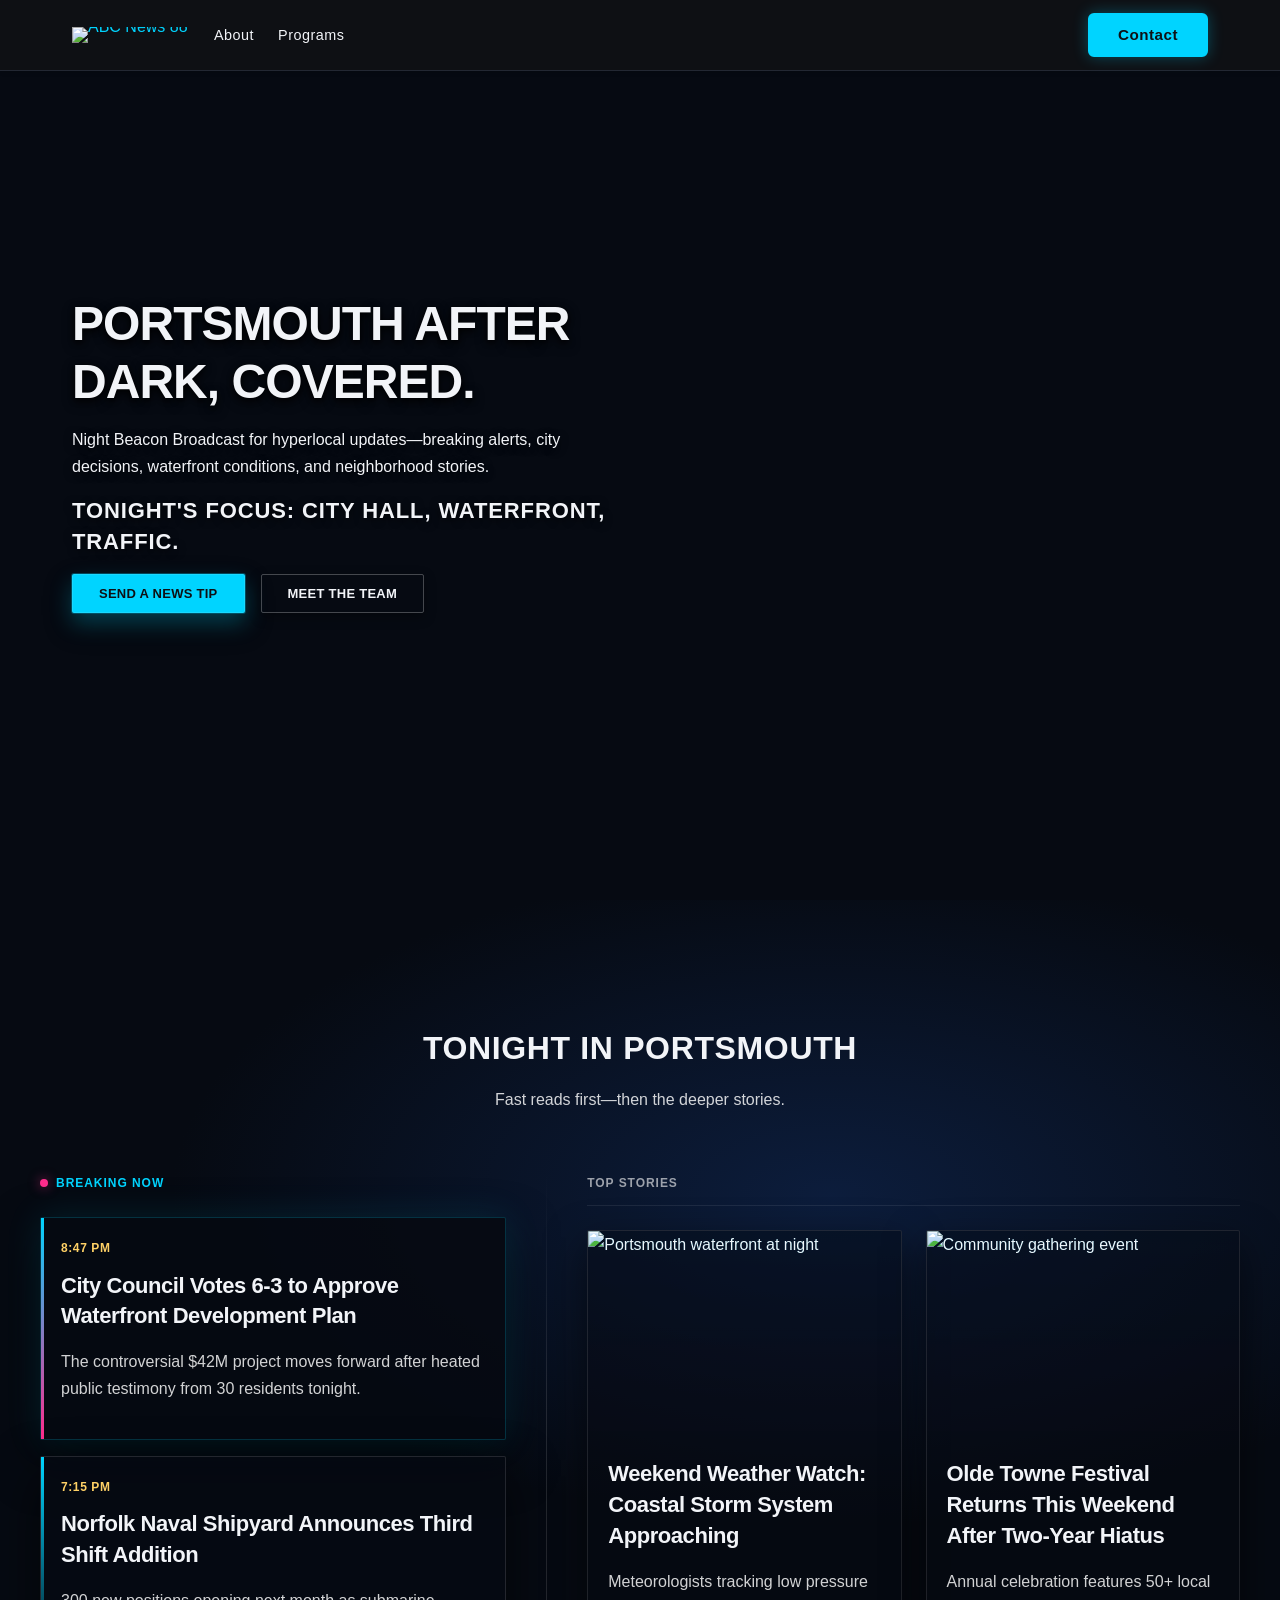
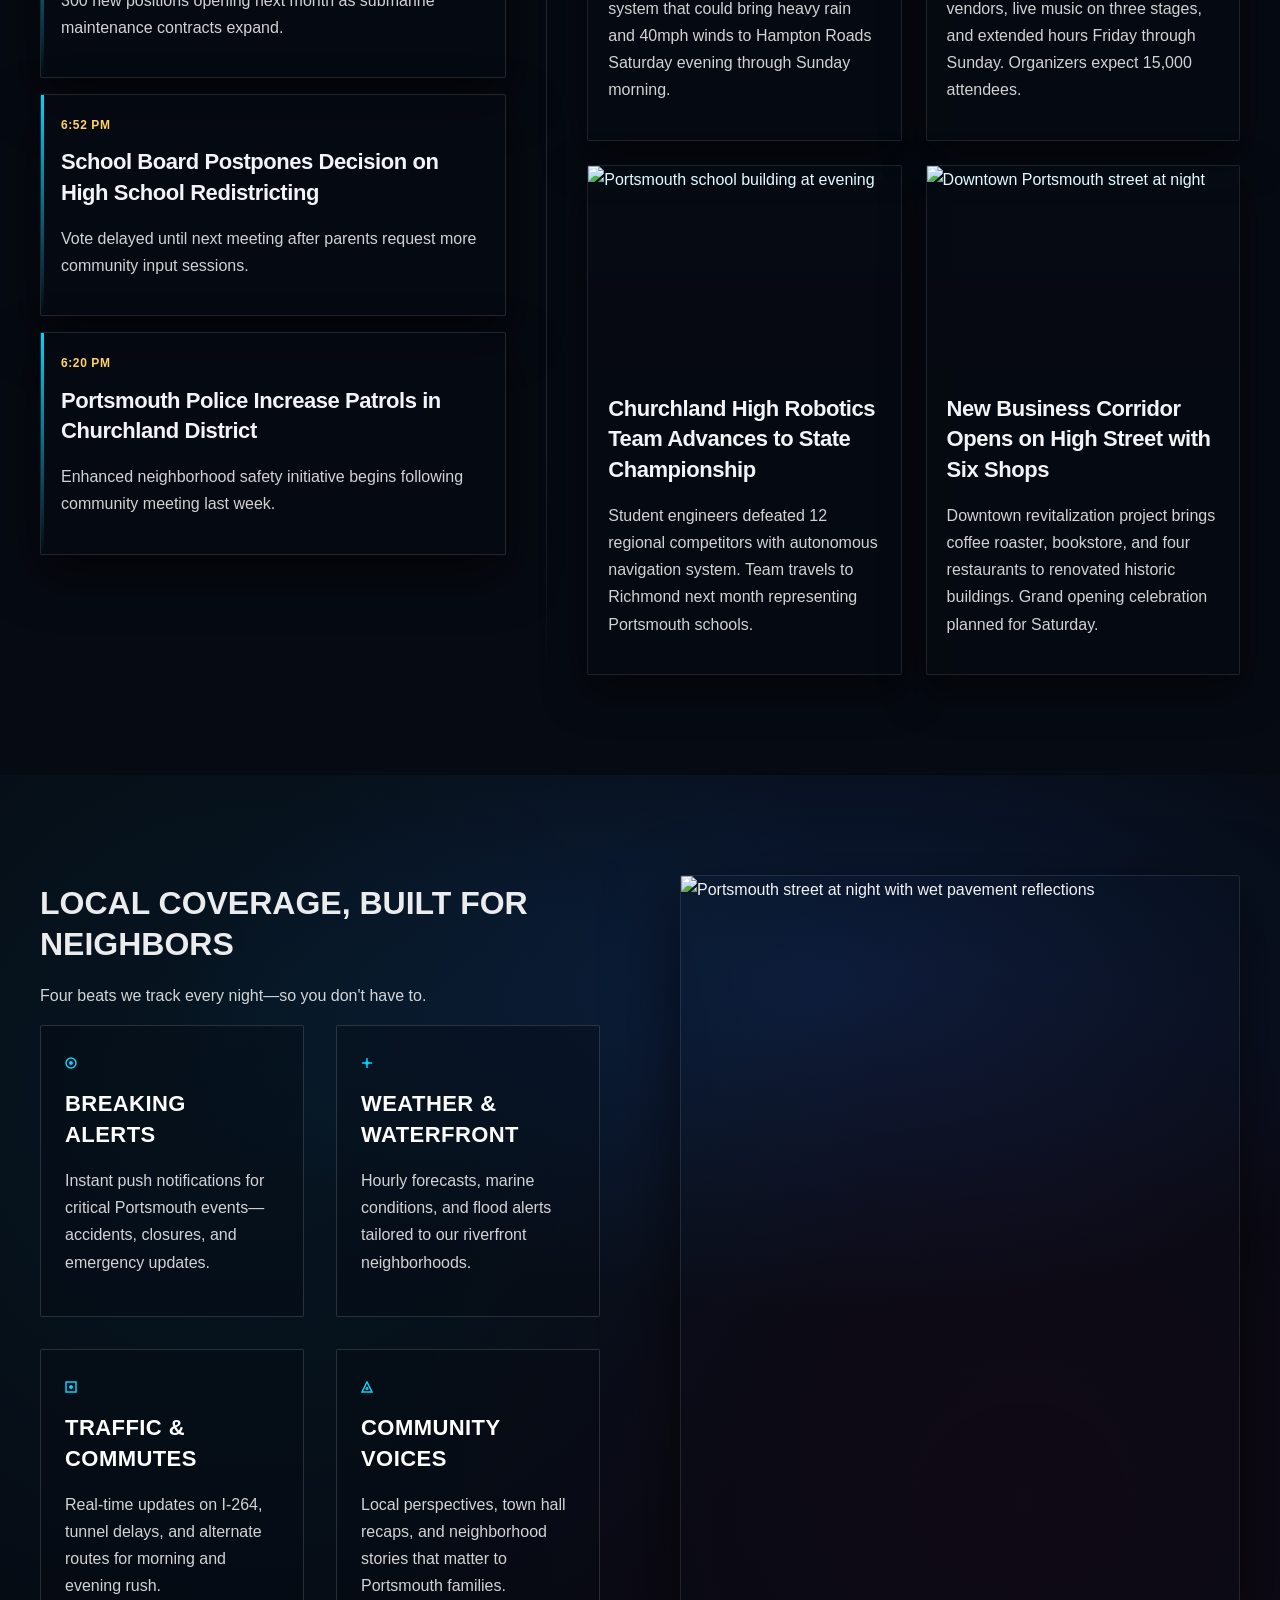
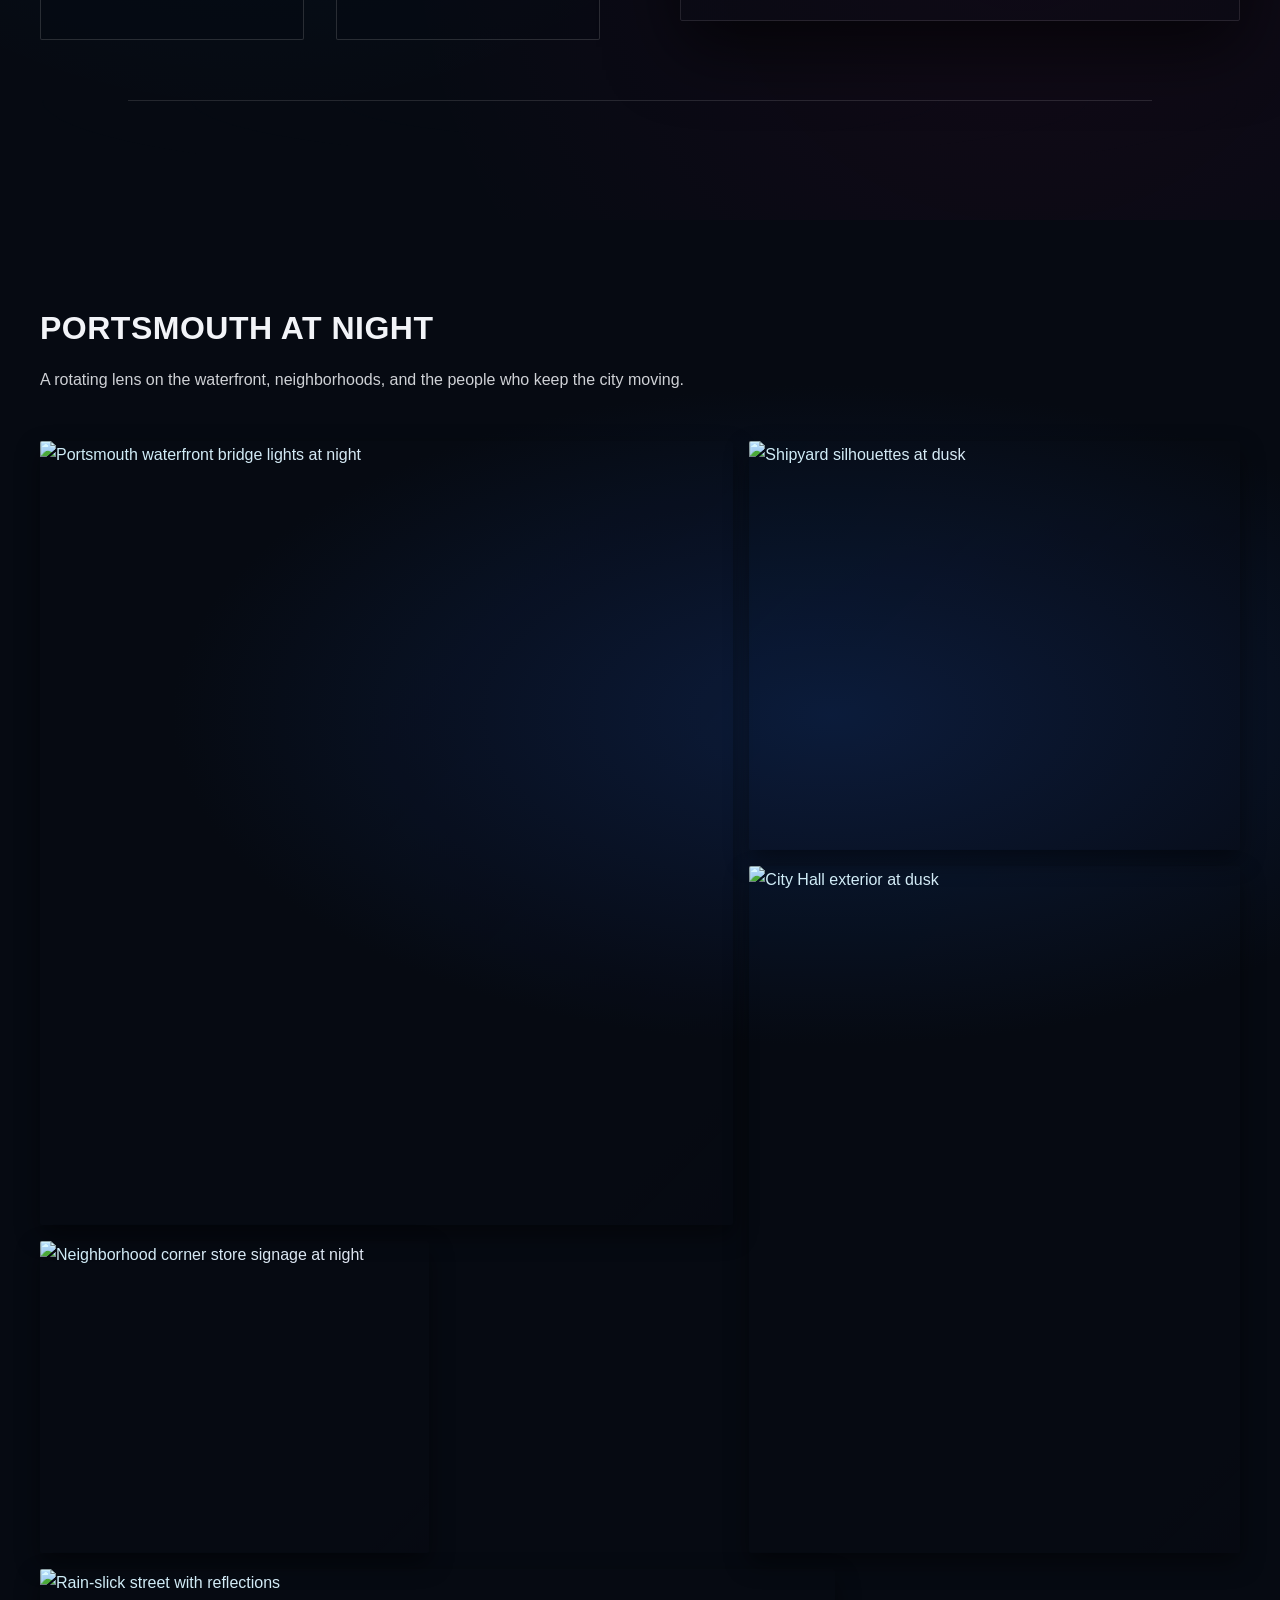
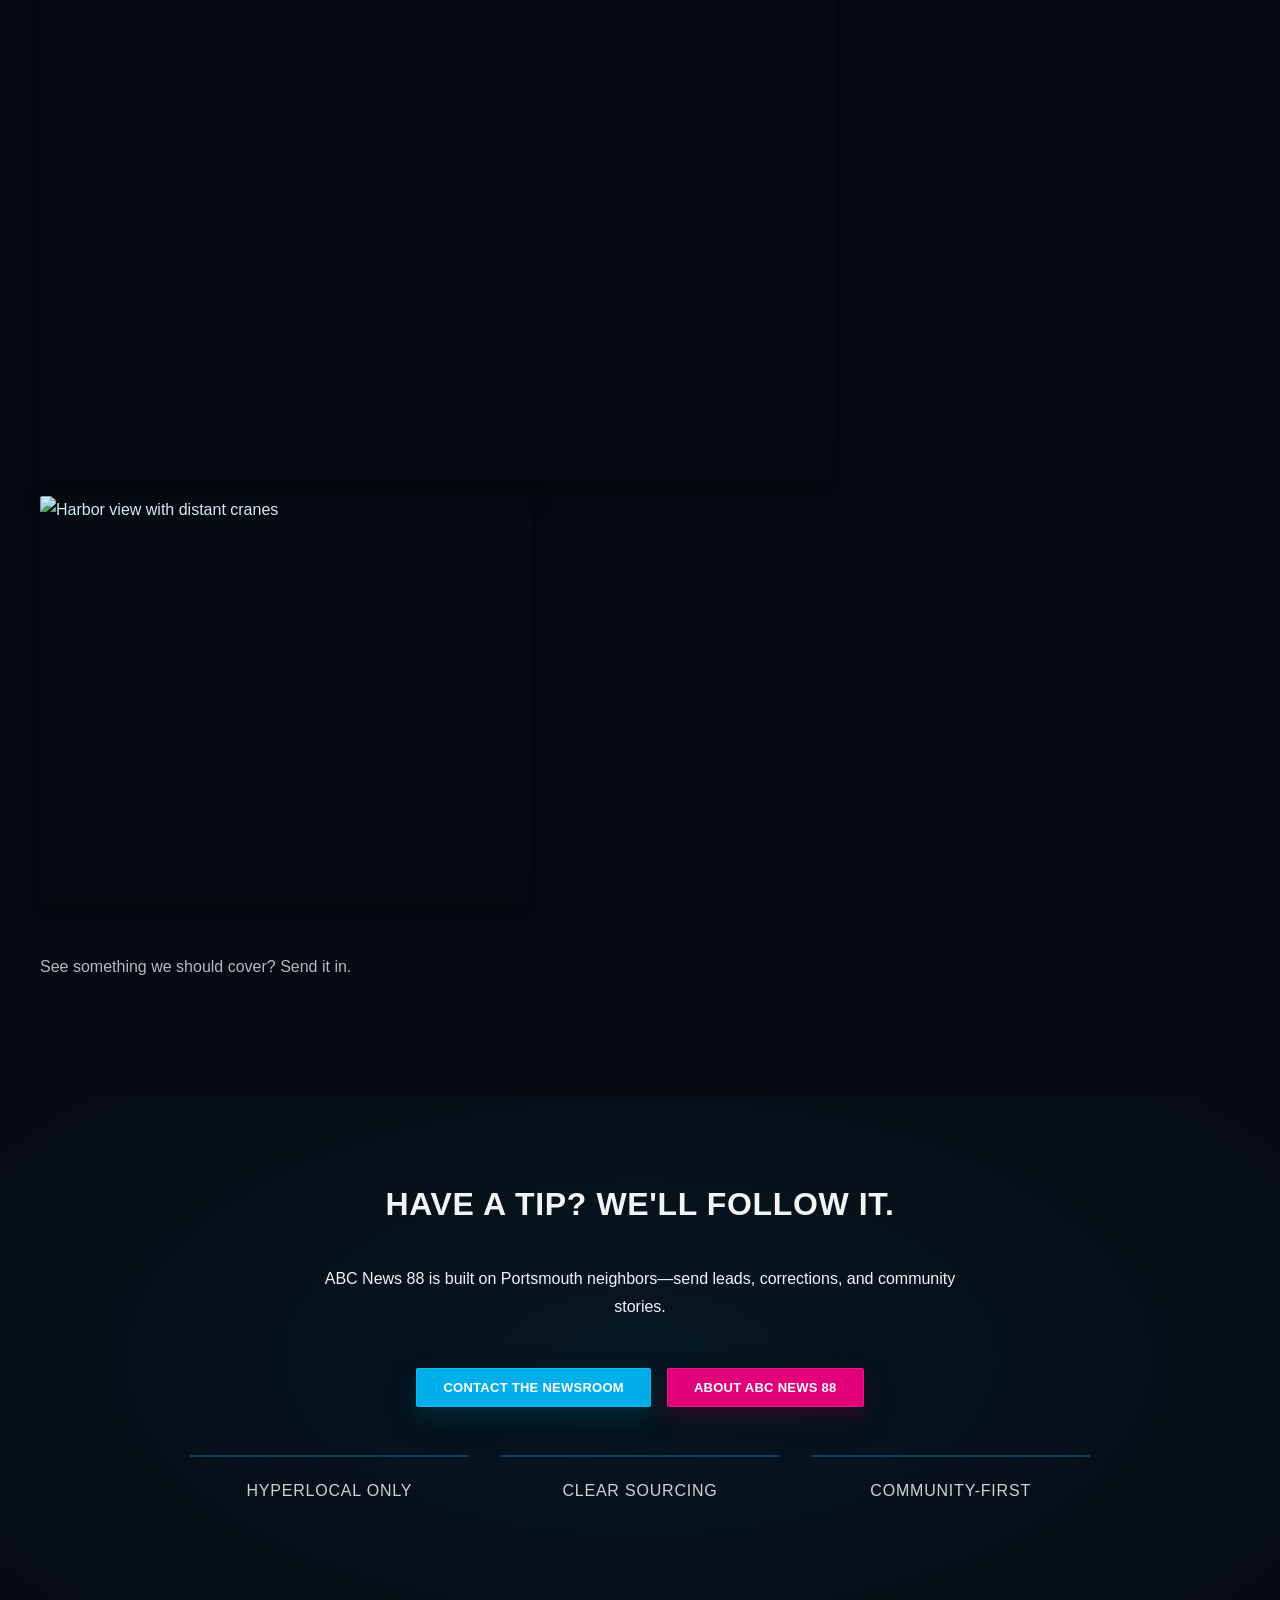
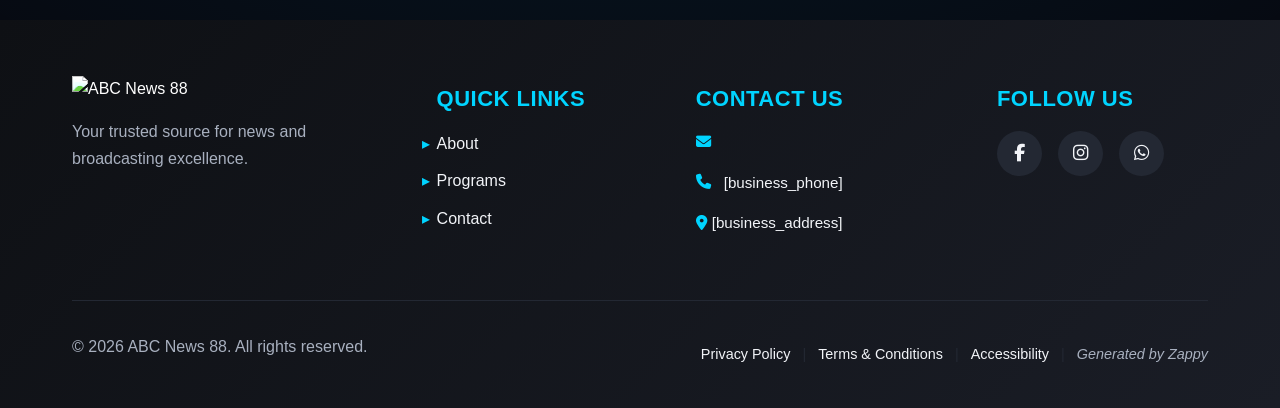
==== commit e32f55d4: "Background sync: Progressive GitHub Sync" ====
--- a/public/index.html
+++ b/public/index.html
@@ -1 +1 @@
-<!doctype html><html dir="ltr" lang="en"><head><meta charset="UTF-8"><meta content="width=device-width,initial-scale=1" name="viewport"><meta content="index, follow" name="robots"><title>Portsmouth&#39;s Most Trusted Live News Broadcast — ABC News 88</title><meta content="ABC News 88 delivers hyperlocal news broadcasting exclusively for Portsmouth, Virginia. Stay informed with live coverage, community stories, and breaking news that matters to you." name="description"><meta content="abc news broadcasters, live news broadcast, Portsmouth Virginia news, local news broadcasting, hyperlocal news" name="keywords"><script>!function(){"use strict";var t="d4d39239-c4d9-41a5-8661-56b0d138c3ee",e="https://api.zappy5.com/api/analytics/track",a=18e5,n=2592e6,o=!0,i=!0,r=!0;var s=function(){var e="zappy_visitor_"+t,a=null;try{if(a=localStorage.getItem(e)){var o=JSON.parse(a),i=Date.now();if(i-o.created<n)return o.lastSeen=i,localStorage.setItem(e,JSON.stringify(o)),o.id}}catch(t){console.warn("Zappy Analytics: LocalStorage not available")}var r="zv_"+Date.now()+"_"+Math.random().toString(36).substr(2,9);try{localStorage.setItem(e,JSON.stringify({id:r,created:Date.now(),lastSeen:Date.now()}))}catch(t){}return r}(),c=function(){var e="zappy_session_"+t,n=null;try{if(n=sessionStorage.getItem(e)){var o=JSON.parse(n),i=Date.now();if(i-o.timestamp<a)return o.timestamp=i,sessionStorage.setItem(e,JSON.stringify(o)),o.id}}catch(t){console.warn("Zappy Analytics: SessionStorage not available")}var r="zs_"+Date.now()+"_"+Math.random().toString(36).substr(2,9);try{sessionStorage.setItem(e,JSON.stringify({id:r,timestamp:Date.now()}))}catch(t){}return r}();function l(a,n){n=n||{};var o={website_id:t,event_type:a,page_path:window.location.pathname,referrer:document.referrer||"direct",visitor_id:s,session_id:c,metadata:n};if(navigator.sendBeacon){var i=new Blob([JSON.stringify(o)],{type:"application/json"});navigator.sendBeacon(e,i)}else fetch(e,{method:"POST",headers:{"Content-Type":"application/json"},body:JSON.stringify(o),keepalive:!0}).catch(function(t){console.warn("Zappy Analytics: Failed to track event",t)})}o&&l("pageview",{title:document.title,url:window.location.href}),i&&document.addEventListener("click",function(t){var e=t.target;if("BUTTON"===e.tagName||e.closest("button")){var a="BUTTON"===e.tagName?e:e.closest("button");l("click",{element:"button",text:a.textContent.trim().substring(0,100),id:a.id||null,class:a.className||null})}else if("A"===e.tagName||e.closest("a")){var n="A"===e.tagName?e:e.closest("a");l("navigation",{element:"link",text:n.textContent.trim().substring(0,100),href:n.href,external:n.hostname!==window.location.hostname})}},!0),r&&document.addEventListener("submit",function(t){var e=t.target;l("form_submit",{form_id:e.id||null,form_name:e.name||null,form_action:e.action||null,form_method:e.method||"GET"})},!0);var d=Date.now();window.addEventListener("beforeunload",function(){l("page_unload",{time_on_page:Math.floor((Date.now()-d)/1e3),page_path:window.location.pathname})}),window.zappyAnalytics={track:l,getVisitorId:function(){return s},getSessionId:function(){return c}}}()</script><meta content="Portsmouth's Most Trusted Live News Broadcast — ABC News 88" property="og:title"><meta content="ABC News 88 delivers hyperlocal news broadcasting exclusively for Portsmouth, Virginia. Stay informed with live coverage, community stories, and breaking news that matters to you." property="og:description"><meta content="website" property="og:type"><meta content="en_US" property="og:locale"><meta content="summary_large_image" name="twitter:card"><meta content="Portsmouth's Most Trusted Live News Broadcast — ABC News 88" name="twitter:title"><meta content="ABC News 88 delivers hyperlocal news broadcasting exclusively for Portsmouth, Virginia. Stay informed with live coverage, community stories, and breaking news that matters to you." name="twitter:description"><link href="https://cdnjs.cloudflare.com/ajax/libs/font-awesome/6.4.0/css/all.min.css" rel="stylesheet"><link href="/assets/favicon.ico" rel="icon" type="image/x-icon"><link href="/assets/favicon-16x16.png" rel="icon" type="image/png" sizes="16x16"><link href="/assets/favicon-32x32.png" rel="icon" type="image/png" sizes="32x32"><link href="/assets/favicon-48x48.png" rel="icon" type="image/png" sizes="48x48"><link href="/assets/favicon-192x192.png" rel="icon" type="image/png" sizes="192x192"><link href="/assets/favicon-512x512.png" rel="icon" type="image/png" sizes="512x512"><link href="/assets/apple-touch-icon.png" rel="apple-touch-icon"><link href="https://cdn.jsdelivr.net/npm/vanilla-cookieconsent@3/dist/cookieconsent.css" rel="stylesheet"><script src="https://cdn.jsdelivr.net/npm/vanilla-cookieconsent@3/dist/cookieconsent.umd.js"></script><script src="https://cdn.jsdelivr.net/gh/mickidum/acc_toolbar/acctoolbar/acctoolbar.min.js"></script><link href="/styles.css" rel="stylesheet"><style id="zappy-dropdown-submenu-styles">#navMenu li:has(.sub-menu),.nav-menu li:has(.sub-menu),.navbar li:has(.sub-menu),nav li:has(.sub-menu){position:relative}#navMenu .sub-menu,.nav-menu .sub-menu,.navbar .sub-menu,nav .sub-menu{display:block!important;position:absolute!important;top:100%;left:0;min-width:220px;background:#fff;border-radius:8px;box-shadow:0 8px 25px rgba(0,0,0,.15);padding:8px 0;opacity:0;visibility:hidden;transform:translateY(10px);transition:all .3s ease;z-index:1000;list-style:none;pointer-events:none}#navMenu li:hover>.sub-menu,.nav-menu li:hover>.sub-menu,.navbar li:hover>.sub-menu,nav li:hover>.sub-menu{opacity:1!important;visibility:visible!important;transform:translateY(0)!important;pointer-events:auto!important}.sub-menu li{list-style:none;margin:0;padding:0}.sub-menu a{display:block!important;padding:10px 16px!important;color:#333!important;font-weight:500;text-decoration:none;white-space:nowrap;transition:background-color .2s}.sub-menu a:hover{background-color:#f5f5f5}[dir=rtl] .nav-menu .sub-menu,[dir=rtl] .navbar .sub-menu,[dir=rtl] nav .sub-menu,html[lang=ar] .nav-menu .sub-menu,html[lang=ar] .navbar .sub-menu,html[lang=ar] nav .sub-menu,html[lang=he] .nav-menu .sub-menu,html[lang=he] .navbar .sub-menu,html[lang=he] nav .sub-menu{left:auto!important;right:0!important}.sub-menu:empty,.sub-menu:not(:has(li)),.sub-menu:not(:has(li:not(.zappy-hidden-menu-item))){display:none!important;opacity:0!important;visibility:hidden!important;pointer-events:none!important}li:has(.menu-group-title):hover>.sub-menu{opacity:1!important;visibility:visible!important;transform:translateY(0)!important;pointer-events:auto!important}#navMenu>li>.menu-group-title,.nav-menu>li>.menu-group-title{display:inline-block;padding:.5rem 1rem;cursor:default;user-select:none}@media (max-width:768px){#navMenu .sub-menu,.nav-menu .sub-menu,.navbar .sub-menu,nav .sub-menu{position:static!important;transform:none!important;box-shadow:none!important;background:0 0!important;max-height:0;overflow:hidden;opacity:0;visibility:hidden;transition:max-height .3s ease,opacity .3s ease;padding:0!important;border-radius:0!important}.sub-menu.mobile-expanded{max-height:500px!important;opacity:1!important;visibility:visible!important;padding:8px 0 8px 16px!important}[dir=rtl] .sub-menu.mobile-expanded,html[lang=he] .sub-menu.mobile-expanded{padding:8px 16px 8px 0!important}#navMenu li:hover>.sub-menu,.nav-menu li:hover>.sub-menu,.navbar li:hover>.sub-menu,nav li:hover>.sub-menu{opacity:0;visibility:hidden;pointer-events:none}#navMenu li>.sub-menu.mobile-expanded,.nav-menu li>.sub-menu.mobile-expanded,.navbar li>.sub-menu.mobile-expanded,nav li>.sub-menu.mobile-expanded{opacity:1!important;visibility:visible!important;pointer-events:auto!important}#navMenu li:has(.sub-menu),.nav-menu li:has(.sub-menu),.navbar li:has(.sub-menu),nav li:has(.sub-menu){display:flex!important;flex-wrap:wrap!important;align-items:center!important;position:relative!important;min-height:44px!important}#navMenu li:has(.sub-menu)>a,.nav-menu li:has(.sub-menu)>a,.navbar li:has(.sub-menu)>a,nav li:has(.sub-menu)>a{flex:1!important;min-width:0!important}#navMenu li:has(.sub-menu)>.menu-group-title,.nav-menu li:has(.sub-menu)>.menu-group-title,.navbar li:has(.sub-menu)>.menu-group-title,nav li:has(.sub-menu)>.menu-group-title{flex:1!important;min-width:0!important;padding:0!important;line-height:inherit!important}#navMenu li:has(.sub-menu)>.sub-menu,.nav-menu li:has(.sub-menu)>.sub-menu,.navbar li:has(.sub-menu)>.sub-menu,nav li:has(.sub-menu)>.sub-menu{flex-basis:100%!important;width:100%!important}#navMenu li:has(.sub-menu)>a [class*=arrow],#navMenu li:has(.sub-menu)>a [class*=chevron],.nav-menu li:has(.sub-menu)>a .fa-angle-down,.nav-menu li:has(.sub-menu)>a .fa-chevron-down,.nav-menu li:has(.sub-menu)>a [class*=arrow],.nav-menu li:has(.sub-menu)>a [class*=chevron],nav li:has(.sub-menu)>a [class*=arrow],nav li:has(.sub-menu)>a [class*=chevron]{display:none!important;visibility:hidden!important}.mobile-submenu-toggle{display:flex!important;align-items:center!important;justify-content:center!important;width:44px!important;height:auto!important;background:0 0!important;border:none!important;cursor:pointer!important;color:var(--text-dark)!important;position:static!important;flex-shrink:0!important;align-self:stretch!important;z-index:2!important;padding:0!important;margin:0!important}.mobile-submenu-toggle::after{content:''!important;width:0!important;height:0!important;border-left:6px solid transparent!important;border-right:6px solid transparent!important;border-top:7px solid currentColor!important;transition:transform .3s ease!important}.mobile-submenu-toggle.expanded::after{transform:rotate(180deg)!important}.sub-menu a{padding:10px 0!important;display:block!important;color:var(--text-dark)!important}.navbar .sub-menu li a,.zappy-products-dropdown .sub-menu a,nav.navbar .sub-menu li a{color:var(--text-dark)!important}}@media (min-width:769px){.mobile-submenu-toggle{display:none!important}}</style><style id="zappy-widget-visibility">#mic-access-tool-box,#mic-access-tool-general-button,#mic-init-access-tool #mic-access-tool-box,#mic-init-access-tool #mic-access-tool-general-button,#mic-init-access-tool .mic-access-tool-general-button,._access-icon,._access-menu,.mic-access-tool-box,.mic-access-tool-general-button,div[id*=mic-access-tool-box]{display:none!important;visibility:hidden!important;opacity:0!important;pointer-events:none!important}</style></head><body><nav class="navbar"><button aria-label="Menu" class="mobile-toggle" id="mobileToggle"><svg viewbox="0 0 24 24" height="24" width="24" fill="none" class="hamburger-icon"><path d="M3 12h18M3 6h18M3 18h18" stroke="currentColor" stroke-width="2" stroke-linecap="round"></path></svg><svg viewbox="0 0 24 24" height="24" width="24" fill="none" class="close-icon" style="display:none"><path d="M18 6L6 18M6 6l12 12" stroke="currentColor" stroke-width="2" stroke-linecap="round"></path></svg></button><button aria-label="Call" class="phone-header-btn"><svg viewbox="0 0 24 24" height="20" width="20" fill="currentColor"><path d="M22 16.92v3a2 2 0 0 1-2.18 2 19.79 19.79 0 0 1-8.63-3.07 19.5 19.5 0 0 1-6-6 19.79 19.79 0 0 1-3.07-8.67A2 2 0 0 1 4.11 2h3a2 2 0 0 1 2 1.72 12.84 12.84 0 0 0 .7 2.81 2 2 0 0 1-.45 2.11L8.09 9.91a16 16 0 0 0 6 6l1.27-1.27a2 2 0 0 1 2.11-.45 12.84 12.84 0 0 0 2.81.7A2 2 0 0 1 22 16.92z"></path></svg></button><div class="nav-container"><div class="nav-brand"><a href="/" class="logo-link"><img alt="ABC News 88" src="/assets/business-logo.webp" class="logo"></a></div><ul class="nav-menu" id="navMenu"><li><a href="/about">About</a></li><li><a href="/programs">Programs</a></li></ul><div class="nav-cta-container"><a href="/contact" class="nav-cta-btn">Contact</a></div></div></nav><main><section class="home-hero-section" data-layout-spec="Home-hero" data-hero-type="fullscreen-scrim"><div class="home-hero-section__background"><img alt="Portsmouth Virginia waterfront at night with bridge lights and shipyard" src="/assets/site-home-hero-bg.webp" data-context="Cinematic night waterfront scene of Portsmouth Virginia with illuminated bridge lights reflecting on dark water, shipyard silhouettes in background, dramatic urban skyline with industrial maritime elements, moody atmospheric lighting with cyan and graphite color grading, professional broadcast quality photography" data-placeholder="home-hero-bg" height="1080" width="1920" class="home-hero-section__bg-image" data-hero-bg="true" data-preserve-bg="0"></div><div class="home-hero-section__scrim" aria-hidden="true"></div><div class="home-hero-section__content-wrapper"><div class="home-hero-section__content"><h1 class="home-hero-section__headline">Portsmouth After Dark, Covered.</h1><p class="home-hero-section__dek">Night Beacon Broadcast for hyperlocal updates—breaking alerts, city decisions, waterfront conditions, and neighborhood stories.</p><h3 class="home-hero-section__tonight">Tonight's focus: City Hall, Waterfront, Traffic.</h3><div class="home-hero-section__cta-group"><a href="/contact" class="home-hero-section__cta home-hero-section__cta--primary">Send a News Tip</a><a href="/about" class="home-hero-section__cta home-hero-section__cta--secondary">Meet the Team</a></div></div></div></section><section class="home-highlights-section" data-layout-spec="Home-highlights"><div class="home-highlights-container"><div class="home-highlights-header"><h2>Tonight in Portsmouth</h2><p class="home-highlights-intro">Fast reads first—then the deeper stories.</p></div><div class="home-highlights-grid"><div class="home-highlights-breaking-rail"><div class="home-highlights-breaking-label"><span class="home-highlights-live-indicator"></span><span>Breaking Now</span></div><article class="home-highlights-breaking-card home-highlights-breaking-dominant"><div class="home-highlights-timestamp">8:47 PM</div><h3>City Council Votes 6-3 to Approve Waterfront Development Plan</h3><p>The controversial $42M project moves forward after heated public testimony from 30 residents tonight.</p></article><article class="home-highlights-breaking-card"><div class="home-highlights-timestamp">7:15 PM</div><h3>Norfolk Naval Shipyard Announces Third Shift Addition</h3><p>300 new positions opening next month as submarine maintenance contracts expand.</p></article><article class="home-highlights-breaking-card"><div class="home-highlights-timestamp">6:52 PM</div><h3>School Board Postpones Decision on High School Redistricting</h3><p>Vote delayed until next meeting after parents request more community input sessions.</p></article><article class="home-highlights-breaking-card"><div class="home-highlights-timestamp">6:20 PM</div><h3>Portsmouth Police Increase Patrols in Churchland District</h3><p>Enhanced neighborhood safety initiative begins following community meeting last week.</p></article></div><div class="home-highlights-divider-rule"></div><div class="home-highlights-top-stories"><div class="home-highlights-stories-label">Top Stories</div><div class="home-highlights-stories-grid"><article class="home-highlights-story-card"><div class="home-highlights-story-image"><img alt="Portsmouth waterfront at night" src="/assets/site-home-highlights-image-1.webp" data-context="Night scene of Portsmouth Virginia waterfront with city lights reflecting on water, dramatic cloudy evening sky, cinematic news broadcast photography with duotone cyan and magenta color treatment" data-placeholder="home-highlights-image-1" height="300" width="400"><div class="home-highlights-story-overlay"></div></div><div class="home-highlights-story-content"><h3>Weekend Weather Watch: Coastal Storm System Approaching</h3><p>Meteorologists tracking low pressure system that could bring heavy rain and 40mph winds to Hampton Roads Saturday evening through Sunday morning.</p></div></article><article class="home-highlights-story-card"><div class="home-highlights-story-image"><img alt="Community gathering event" src="/assets/site-home-highlights-image-2.webp" data-context="Portsmouth Virginia community event with diverse residents gathering outdoors at night, string lights overhead, local festival atmosphere, cinematic news photography with duotone cyan magenta treatment" data-placeholder="home-highlights-image-2" height="300" width="400"><div class="home-highlights-story-overlay"></div></div><div class="home-highlights-story-content"><h3>Olde Towne Festival Returns This Weekend After Two-Year Hiatus</h3><p>Annual celebration features 50+ local vendors, live music on three stages, and extended hours Friday through Sunday. Organizers expect 15,000 attendees.</p></div></article><article class="home-highlights-story-card"><div class="home-highlights-story-image"><img alt="Portsmouth school building at evening" src="/assets/site-home-highlights-image-3.webp" data-context="Portsmouth Virginia school building exterior at dusk with lights on inside classrooms, students visible through windows, cinematic news broadcast photography with duotone cyan magenta color grading" data-placeholder="home-highlights-image-3" height="300" width="400"><div class="home-highlights-story-overlay"></div></div><div class="home-highlights-story-content"><h3>Churchland High Robotics Team Advances to State Championship</h3><p>Student engineers defeated 12 regional competitors with autonomous navigation system. Team travels to Richmond next month representing Portsmouth schools.</p></div></article><article class="home-highlights-story-card"><div class="home-highlights-story-image"><img alt="Downtown Portsmouth street at night" src="/assets/site-home-highlights-image-4.webp" data-context="Portsmouth Virginia downtown street scene at night showing local businesses with neon signs, pedestrians walking, urban neighborhood atmosphere, cinematic news photography duotone cyan magenta treatment" data-placeholder="home-highlights-image-4" height="300" width="400"><div class="home-highlights-story-overlay"></div></div><div class="home-highlights-story-content"><h3>New Business Corridor Opens on High Street with Six Shops</h3><p>Downtown revitalization project brings coffee roaster, bookstore, and four restaurants to renovated historic buildings. Grand opening celebration planned for Saturday.</p></div></article></div></div></div></div><div class="home-highlights-divider-wrapper"><svg viewbox="0 0 1200 60" aria-hidden="true" data-no-icon-edit="true" xmlns="http://www.w3.org/2000/svg" preserveaspectratio="none"><defs><linearGradient id="home-highlights-wave-gradient" x1="0%" x2="100%" y1="0%" y2="0%"><stop offset="0%" style="stop-color:#00D4FF;stop-opacity:0.9"></stop><stop offset="40%" style="stop-color:#00D4FF;stop-opacity:0.6"></stop><stop offset="100%" style="stop-color:#00D4FF;stop-opacity:0.2"></stop></linearGradient></defs><path d="M0,60 L0,45 Q20,42 40,48 T80,46 Q100,50 120,44 T160,48 Q180,45 200,50 T240,47 Q260,51 280,46 T320,49 Q340,46 360,51 T400,48 Q420,52 440,47 T480,50 Q500,48 520,52 T560,49 Q580,53 600,50 T640,52 Q660,50 680,54 T720,52 Q740,55 760,52 T800,54 Q820,52 840,55 T880,53 Q900,56 920,54 T960,55 Q980,54 1000,56 T1040,55 Q1060,57 1080,55 T1120,56 Q1140,55 1160,57 T1200,56 L1200,60 Z" fill="#060A12"></path></svg></div></section><section class="home-services-section" data-layout-spec="Home-services"><div class="home-services-container"><div class="home-services-content-column"><h2>Local Coverage, Built for Neighbors</h2><p class="home-services-intro">Four beats we track every night—so you don't have to.</p><div class="home-services-grid"><div class="home-services-tile"><div class="home-services-tile-marker"><svg viewbox="0 0 12 12" aria-hidden="true" data-no-icon-edit="true" xmlns="http://www.w3.org/2000/svg" height="12" width="12"><circle cx="6" cy="6" fill="none" r="5" stroke="currentColor" stroke-width="1.5"></circle><circle cx="6" cy="6" fill="currentColor" r="2"></circle></svg></div><h3>Breaking Alerts</h3><p>Instant push notifications for critical Portsmouth events—accidents, closures, and emergency updates.</p></div><div class="home-services-tile"><div class="home-services-tile-marker"><svg viewbox="0 0 12 12" aria-hidden="true" data-no-icon-edit="true" xmlns="http://www.w3.org/2000/svg" height="12" width="12"><path d="M1 6h10M6 1v10" fill="none" stroke="currentColor" stroke-width="1.5"></path><circle cx="6" cy="6" fill="currentColor" r="2"></circle></svg></div><h3>Weather &amp; Waterfront</h3><p>Hourly forecasts, marine conditions, and flood alerts tailored to our riverfront neighborhoods.</p></div><div class="home-services-tile"><div class="home-services-tile-marker"><svg viewbox="0 0 12 12" aria-hidden="true" data-no-icon-edit="true" xmlns="http://www.w3.org/2000/svg" height="12" width="12"><rect fill="none" height="10" stroke="currentColor" stroke-width="1.5" width="10" x="1" y="1"></rect><circle cx="6" cy="6" fill="currentColor" r="2"></circle></svg></div><h3>Traffic &amp; Commutes</h3><p>Real-time updates on I-264, tunnel delays, and alternate routes for morning and evening rush.</p></div><div class="home-services-tile"><div class="home-services-tile-marker"><svg viewbox="0 0 12 12" aria-hidden="true" data-no-icon-edit="true" xmlns="http://www.w3.org/2000/svg" height="12" width="12"><path d="M6 1L11 11H1L6 1z" fill="none" stroke="currentColor" stroke-width="1.5"></path><circle cx="6" cy="7.5" fill="currentColor" r="1.5"></circle></svg></div><h3>Community Voices</h3><p>Local perspectives, town hall recaps, and neighborhood stories that matter to Portsmouth families.</p></div></div></div><div class="home-services-image-column"><div class="home-services-image-panel"><img alt="Portsmouth street at night with wet pavement reflections" src="/assets/site-home-services-image-1.webp" data-context="Cinematic night photograph of a Portsmouth Virginia street scene with wet pavement reflecting streetlights and neon signs, moody atmospheric lighting with rain-slicked roads creating dramatic reflections, urban journalism aesthetic, high contrast dark tones with warm amber and cool blue light streaks, empty street corner with traffic lights glowing, photojournalistic style capturing the quiet pulse of a local news beat after dark" data-placeholder="home-services-image-1" height="800" width="600"></div></div></div><div class="home-services-divider-wrapper"><div class="home-services-divider-rule"></div><svg viewbox="0 0 1200 120" aria-hidden="true" data-no-icon-edit="true" xmlns="http://www.w3.org/2000/svg" preserveaspectratio="none" class="home-services-divider-sonar"><defs><radialGradient cx="50%" cy="0%" id="sonarGradient" r="100%"><stop offset="0%" style="stop-color:rgba(0,174,234,0.12);stop-opacity:1"></stop><stop offset="50%" style="stop-color:rgba(0,174,234,0.06);stop-opacity:1"></stop><stop offset="100%" style="stop-color:rgba(0,174,234,0)"></stop></radialGradient></defs><ellipse cx="600" cy="0" fill="none" opacity="0.4" rx="280" ry="40" stroke="url(#sonarGradient)" stroke-width="1"></ellipse><ellipse cx="600" cy="0" fill="none" opacity="0.3" rx="420" ry="60" stroke="url(#sonarGradient)" stroke-width="1"></ellipse><ellipse cx="600" cy="0" fill="none" opacity="0.2" rx="560" ry="80" stroke="url(#sonarGradient)" stroke-width="1"></ellipse><ellipse cx="600" cy="0" fill="none" opacity="0.1" rx="700" ry="100" stroke="url(#sonarGradient)" stroke-width="1"></ellipse></svg></div></section><section class="home-gallery-section" data-layout-spec="Home-gallery"><div class="home-gallery-container"><div class="home-gallery-header"><h2>Portsmouth at Night</h2><p>A rotating lens on the waterfront, neighborhoods, and the people who keep the city moving.</p></div><div class="home-gallery-grid"><div class="home-gallery-item home-gallery-item-large"><div class="home-gallery-image-wrapper"><img alt="Portsmouth waterfront bridge lights at night" src="/assets/site-home-gallery-image-1.webp" data-context="Cinematic night photograph of Portsmouth Virginia waterfront bridge illuminated with dramatic blue and pink neon lights reflecting on dark water, urban broadcast news aesthetic, high contrast, moody atmosphere" data-placeholder="home-gallery-image-1" height="600" width="800"><div class="home-gallery-duotone-overlay"></div></div></div><div class="home-gallery-item home-gallery-item-medium"><div class="home-gallery-image-wrapper"><img alt="Shipyard silhouettes at dusk" src="/assets/site-home-gallery-image-2.webp" data-context="Dark silhouette of Portsmouth Virginia shipyard with industrial cranes against twilight sky, dramatic backlighting, news documentary style, high contrast shadows" data-placeholder="home-gallery-image-2" height="500" width="600"><div class="home-gallery-duotone-overlay"></div></div></div><div class="home-gallery-item home-gallery-item-tall"><div class="home-gallery-image-wrapper"><img alt="City Hall exterior at dusk" src="/assets/site-home-gallery-image-3.webp" data-context="Portsmouth Virginia City Hall exterior at dusk with warm interior lights glowing through windows, architectural photography, civic building, broadcast news establishing shot" data-placeholder="home-gallery-image-3" height="700" width="500"><div class="home-gallery-duotone-overlay"></div></div></div><div class="home-gallery-item home-gallery-item-small"><div class="home-gallery-image-wrapper"><img alt="Neighborhood corner store signage at night" src="/assets/site-home-gallery-image-4.webp" data-context="Portsmouth Virginia neighborhood corner store with vintage neon signage glowing at night, local community business, urban documentary photography, warm nostalgic lighting" data-placeholder="home-gallery-image-4" height="400" width="500"><div class="home-gallery-duotone-overlay"></div></div></div><div class="home-gallery-item home-gallery-item-wide"><div class="home-gallery-image-wrapper"><img alt="Rain-slick street with reflections" src="/assets/site-home-gallery-image-5.webp" data-context="Rain-slick Portsmouth Virginia street at night with vibrant neon reflections in wet pavement, urban cinematography, moody atmospheric lighting, broadcast news b-roll aesthetic" data-placeholder="home-gallery-image-5" height="450" width="700"><div class="home-gallery-duotone-overlay"></div></div></div><div class="home-gallery-item home-gallery-item-medium"><div class="home-gallery-image-wrapper"><img alt="Harbor view with distant cranes" src="/assets/site-home-gallery-image-6.webp" data-context="Portsmouth Virginia harbor view at night with distant industrial cranes silhouetted against dark blue sky, maritime industrial scene, wide establishing shot for news broadcast" data-placeholder="home-gallery-image-6" height="500" width="600"><div class="home-gallery-duotone-overlay"></div></div></div></div><div class="home-gallery-footer"><p>See something we should cover? Send it in.</p></div></div><div class="home-gallery-divider-wrapper"><svg viewbox="0 0 1200 100" aria-hidden="true" data-no-icon-edit="true" xmlns="http://www.w3.org/2000/svg" preserveaspectratio="none"><path d="M0,100 L0,65 L60,65 L60,50 L120,50 L120,60 L180,60 L180,45 L240,45 L240,55 L300,55 L300,40 L360,40 L360,50 L420,50 L420,35 L480,35 L480,45 L540,45 L540,55 L600,55 L600,40 L660,40 L660,50 L720,50 L720,60 L780,60 L780,45 L840,45 L840,55 L900,55 L900,40 L960,40 L960,50 L1020,50 L1020,60 L1080,60 L1080,45 L1140,45 L1140,55 L1200,55 L1200,100 Z" fill="#060A12"></path></svg></div></section><section class="home-cta-section" data-layout-spec="Home-cta"><div class="home-cta-container"><div class="home-cta-content"><h2>Have a Tip? We'll Follow It.</h2><p>ABC News 88 is built on Portsmouth neighbors—send leads, corrections, and community stories.</p><div class="home-cta-buttons"><a href="/contact" class="btn-primary">Contact the Newsroom</a><a href="/about" class="btn-secondary">About ABC News 88</a></div></div><div class="home-cta-reassurance"><div class="home-cta-reassurance-item"><p>Hyperlocal only</p></div><div class="home-cta-reassurance-item"><p>Clear sourcing</p></div><div class="home-cta-reassurance-item"><p>Community-first</p></div></div></div></section></main><footer class="site-footer"><div class="footer-container"><div class="footer-top"><div class="footer-column footer-company"><img alt="ABC News 88" src="/assets/business-logo.webp" class="logo"><p class="footer-tagline">Your trusted source for news and broadcasting excellence.</p></div><div class="footer-column footer-links"><h3 class="footer-heading">Quick Links</h3><ul class="footer-nav"><li><a href="/about">About</a></li><li><a href="/programs">Programs</a></li><li><a href="/contact">Contact</a></li></ul></div><div class="footer-column footer-contact"><h3 class="footer-heading">Contact Us</h3><ul class="contact-list"><li><i class="fas fa-envelope"></i><a href="mailto:[business_email]">[business_email]</a></li><li><i class="fas fa-phone"></i><a href="tel:[business_phone]">[business_phone]</a></li><li><a href="/"><i class="fas fa-map-marker-alt"></i><span>[business_address]</span></a></li></ul></div><div class="footer-column footer-social"><h3 class="footer-heading">Follow Us</h3><div class="social-links"><a href="[facebook_handle]" aria-label="Facebook"><i class="fab fa-facebook-f"></i></a><a href="[instagram_handle]" aria-label="Instagram"><i class="fab fa-instagram"></i></a><a href="[whatsapp_handle]" aria-label="WhatsApp"><i class="fab fa-whatsapp"></i></a></div></div></div><div class="footer-bottom"><div class="footer-copyright"><p>© 2026 ABC News 88. All rights reserved.</p></div><div class="footer-legal"><a href="/privacy">Privacy Policy</a><span class="separator">|</span><a href="/terms">Terms &amp; Conditions</a><span class="separator">|</span><a href="/accessibility">Accessibility</a><span class="separator">|</span><a href="https://zappy5.com" class="zappy-attribution" target="_blank">Generated by Zappy</a></div></div></div></footer><a href="https://wa.me/[whatsapp_handle]" class="whatsapp-float" aria-label="WhatsApp"><i class="fab fa-whatsapp"></i></a><div data-integration="accessibility:toolbar"></div><script src="/script.js"></script><script id="zappy-mobile-submenu-script">!function(){function e(){if(window.innerWidth>768)return document.querySelectorAll(".mobile-submenu-toggle").forEach(function(e){e.remove()}),void document.querySelectorAll(".sub-menu.mobile-expanded").forEach(function(e){e.classList.remove("mobile-expanded")});document.querySelectorAll(".nav-menu li:has(.sub-menu), nav li:has(.sub-menu), .navbar li:has(.sub-menu), #navMenu li:has(.sub-menu)").forEach(function(e){if(!e.querySelector(".mobile-submenu-toggle")){var t=e.querySelector(".sub-menu"),n=e.querySelector(":scope > a");if(t&&n){var o=document.createElement("button");o.className="mobile-submenu-toggle",o.setAttribute("aria-label","Toggle submenu"),o.setAttribute("type","button"),n.insertAdjacentElement("afterend",o),o.addEventListener("click",function(e){e.preventDefault(),e.stopPropagation(),document.querySelectorAll(".sub-menu.mobile-expanded").forEach(function(e){if(e!==t){e.classList.remove("mobile-expanded");var n=e.parentElement.querySelector(".mobile-submenu-toggle");n&&n.classList.remove("expanded")}}),t.classList.toggle("mobile-expanded"),o.classList.toggle("expanded")})}}})}var t;"loading"===document.readyState?document.addEventListener("DOMContentLoaded",e):e(),window.addEventListener("resize",function(){clearTimeout(t),t=setTimeout(e,250)});var n=new MutationObserver(function(t){t.forEach(function(t){if("attributes"===t.type){var n=t.target;n.classList&&(n.classList.contains("active")||n.classList.contains("open"))&&setTimeout(e,100)}})});setTimeout(function(){document.querySelectorAll(".mobile-menu, .nav-menu, #navMenu, nav").forEach(function(e){n.observe(e,{attributes:!0,attributeFilter:["class","style"]})})},500)}()</script></body></html>+<!doctype html><html dir="ltr" lang="en"><head><meta charset="UTF-8"><meta content="width=device-width,initial-scale=1" name="viewport"><meta content="index, follow" name="robots"><title>Portsmouth&#39;s Most Trusted Live News Broadcast — ABC News 88</title><meta content="ABC News 88 delivers hyperlocal news broadcasting exclusively for Portsmouth, Virginia. Stay informed with live coverage, community stories, and breaking news that matters to you." name="description"><meta content="abc news broadcasters, live news broadcast, Portsmouth Virginia news, local news broadcasting, hyperlocal news" name="keywords"><script>!function(){"use strict";var t="d4d39239-c4d9-41a5-8661-56b0d138c3ee",e="https://api.zappy5.com/api/analytics/track",a=18e5,n=2592e6,o=!0,i=!0,r=!0;var s=function(){var e="zappy_visitor_"+t,a=null;try{if(a=localStorage.getItem(e)){var o=JSON.parse(a),i=Date.now();if(i-o.created<n)return o.lastSeen=i,localStorage.setItem(e,JSON.stringify(o)),o.id}}catch(t){console.warn("Zappy Analytics: LocalStorage not available")}var r="zv_"+Date.now()+"_"+Math.random().toString(36).substr(2,9);try{localStorage.setItem(e,JSON.stringify({id:r,created:Date.now(),lastSeen:Date.now()}))}catch(t){}return r}(),c=function(){var e="zappy_session_"+t,n=null;try{if(n=sessionStorage.getItem(e)){var o=JSON.parse(n),i=Date.now();if(i-o.timestamp<a)return o.timestamp=i,sessionStorage.setItem(e,JSON.stringify(o)),o.id}}catch(t){console.warn("Zappy Analytics: SessionStorage not available")}var r="zs_"+Date.now()+"_"+Math.random().toString(36).substr(2,9);try{sessionStorage.setItem(e,JSON.stringify({id:r,timestamp:Date.now()}))}catch(t){}return r}();function l(a,n){n=n||{};var o={website_id:t,event_type:a,page_path:window.location.pathname,referrer:document.referrer||"direct",visitor_id:s,session_id:c,metadata:n};if(navigator.sendBeacon){var i=new Blob([JSON.stringify(o)],{type:"application/json"});navigator.sendBeacon(e,i)}else fetch(e,{method:"POST",headers:{"Content-Type":"application/json"},body:JSON.stringify(o),keepalive:!0}).catch(function(t){console.warn("Zappy Analytics: Failed to track event",t)})}o&&l("pageview",{title:document.title,url:window.location.href}),i&&document.addEventListener("click",function(t){var e=t.target;if("BUTTON"===e.tagName||e.closest("button")){var a="BUTTON"===e.tagName?e:e.closest("button");l("click",{element:"button",text:a.textContent.trim().substring(0,100),id:a.id||null,class:a.className||null})}else if("A"===e.tagName||e.closest("a")){var n="A"===e.tagName?e:e.closest("a");l("navigation",{element:"link",text:n.textContent.trim().substring(0,100),href:n.href,external:n.hostname!==window.location.hostname})}},!0),r&&document.addEventListener("submit",function(t){var e=t.target;l("form_submit",{form_id:e.id||null,form_name:e.name||null,form_action:e.action||null,form_method:e.method||"GET"})},!0);var d=Date.now();window.addEventListener("beforeunload",function(){l("page_unload",{time_on_page:Math.floor((Date.now()-d)/1e3),page_path:window.location.pathname})}),window.zappyAnalytics={track:l,getVisitorId:function(){return s},getSessionId:function(){return c}}}()</script><meta content="Portsmouth's Most Trusted Live News Broadcast — ABC News 88" property="og:title"><meta content="ABC News 88 delivers hyperlocal news broadcasting exclusively for Portsmouth, Virginia. Stay informed with live coverage, community stories, and breaking news that matters to you." property="og:description"><meta content="website" property="og:type"><meta content="en_US" property="og:locale"><meta content="summary_large_image" name="twitter:card"><meta content="Portsmouth's Most Trusted Live News Broadcast — ABC News 88" name="twitter:title"><meta content="ABC News 88 delivers hyperlocal news broadcasting exclusively for Portsmouth, Virginia. Stay informed with live coverage, community stories, and breaking news that matters to you." name="twitter:description"><link href="https://cdnjs.cloudflare.com/ajax/libs/font-awesome/6.4.0/css/all.min.css" rel="stylesheet"><link href="/assets/favicon.ico" rel="icon" type="image/x-icon"><link href="/assets/favicon-16x16.png" rel="icon" type="image/png" sizes="16x16"><link href="/assets/favicon-32x32.png" rel="icon" type="image/png" sizes="32x32"><link href="/assets/favicon-48x48.png" rel="icon" type="image/png" sizes="48x48"><link href="/assets/favicon-192x192.png" rel="icon" type="image/png" sizes="192x192"><link href="/assets/favicon-512x512.png" rel="icon" type="image/png" sizes="512x512"><link href="/assets/apple-touch-icon.png" rel="apple-touch-icon"><link href="https://cdn.jsdelivr.net/npm/vanilla-cookieconsent@3/dist/cookieconsent.css" rel="stylesheet"><script src="https://cdn.jsdelivr.net/npm/vanilla-cookieconsent@3/dist/cookieconsent.umd.js"></script><script src="https://cdn.jsdelivr.net/gh/mickidum/acc_toolbar/acctoolbar/acctoolbar.min.js"></script><link href="/styles.css" rel="stylesheet"><style id="zappy-dropdown-submenu-styles">#navMenu li:has(.sub-menu),.nav-menu li:has(.sub-menu),.navbar li:has(.sub-menu),nav li:has(.sub-menu){position:relative}#navMenu .sub-menu,.nav-menu .sub-menu,.navbar .sub-menu,nav .sub-menu{display:block!important;position:absolute!important;top:100%;left:0;min-width:220px;background:#fff;border-radius:8px;box-shadow:0 8px 25px rgba(0,0,0,.15);padding:8px 0;opacity:0;visibility:hidden;transform:translateY(10px);transition:all .3s ease;z-index:1000;list-style:none;pointer-events:none}#navMenu li:hover>.sub-menu,.nav-menu li:hover>.sub-menu,.navbar li:hover>.sub-menu,nav li:hover>.sub-menu{opacity:1!important;visibility:visible!important;transform:translateY(0)!important;pointer-events:auto!important}.sub-menu li{list-style:none;margin:0;padding:0}.sub-menu a{display:block!important;padding:10px 16px!important;color:#333!important;font-weight:500;text-decoration:none;white-space:nowrap;transition:background-color .2s}.sub-menu a:hover{background-color:#f5f5f5}[dir=rtl] .nav-menu .sub-menu,[dir=rtl] .navbar .sub-menu,[dir=rtl] nav .sub-menu,html[lang=ar] .nav-menu .sub-menu,html[lang=ar] .navbar .sub-menu,html[lang=ar] nav .sub-menu,html[lang=he] .nav-menu .sub-menu,html[lang=he] .navbar .sub-menu,html[lang=he] nav .sub-menu{left:auto!important;right:0!important}.sub-menu:empty,.sub-menu:not(:has(li)),.sub-menu:not(:has(li:not(.zappy-hidden-menu-item))){display:none!important;opacity:0!important;visibility:hidden!important;pointer-events:none!important}li:has(.menu-group-title):hover>.sub-menu{opacity:1!important;visibility:visible!important;transform:translateY(0)!important;pointer-events:auto!important}#navMenu>li>.menu-group-title,.nav-menu>li>.menu-group-title{display:inline-block;padding:.5rem 1rem;cursor:default;user-select:none}@media (max-width:768px){#navMenu .sub-menu,.nav-menu .sub-menu,.navbar .sub-menu,nav .sub-menu{position:static!important;transform:none!important;box-shadow:none!important;background:0 0!important;max-height:0;overflow:hidden;opacity:0;visibility:hidden;transition:max-height .3s ease,opacity .3s ease;padding:0!important;border-radius:0!important}.sub-menu.mobile-expanded{max-height:500px!important;opacity:1!important;visibility:visible!important;padding:8px 0 8px 16px!important}[dir=rtl] .sub-menu.mobile-expanded,html[lang=he] .sub-menu.mobile-expanded{padding:8px 16px 8px 0!important}#navMenu li:hover>.sub-menu,.nav-menu li:hover>.sub-menu,.navbar li:hover>.sub-menu,nav li:hover>.sub-menu{opacity:0;visibility:hidden;pointer-events:none}#navMenu li>.sub-menu.mobile-expanded,.nav-menu li>.sub-menu.mobile-expanded,.navbar li>.sub-menu.mobile-expanded,nav li>.sub-menu.mobile-expanded{opacity:1!important;visibility:visible!important;pointer-events:auto!important}#navMenu li:has(.sub-menu),.nav-menu li:has(.sub-menu),.navbar li:has(.sub-menu),nav li:has(.sub-menu){display:flex!important;flex-wrap:wrap!important;align-items:center!important;position:relative!important;min-height:44px!important}#navMenu li:has(.sub-menu)>a,.nav-menu li:has(.sub-menu)>a,.navbar li:has(.sub-menu)>a,nav li:has(.sub-menu)>a{flex:1!important;min-width:0!important}#navMenu li:has(.sub-menu)>.menu-group-title,.nav-menu li:has(.sub-menu)>.menu-group-title,.navbar li:has(.sub-menu)>.menu-group-title,nav li:has(.sub-menu)>.menu-group-title{flex:1!important;min-width:0!important;padding:0!important;line-height:inherit!important}#navMenu li:has(.sub-menu)>.sub-menu,.nav-menu li:has(.sub-menu)>.sub-menu,.navbar li:has(.sub-menu)>.sub-menu,nav li:has(.sub-menu)>.sub-menu{flex-basis:100%!important;width:100%!important}#navMenu li:has(.sub-menu)>a [class*=arrow],#navMenu li:has(.sub-menu)>a [class*=chevron],.nav-menu li:has(.sub-menu)>a .fa-angle-down,.nav-menu li:has(.sub-menu)>a .fa-chevron-down,.nav-menu li:has(.sub-menu)>a [class*=arrow],.nav-menu li:has(.sub-menu)>a [class*=chevron],nav li:has(.sub-menu)>a [class*=arrow],nav li:has(.sub-menu)>a [class*=chevron]{display:none!important;visibility:hidden!important}.mobile-submenu-toggle{display:flex!important;align-items:center!important;justify-content:center!important;width:44px!important;height:auto!important;background:0 0!important;border:none!important;cursor:pointer!important;color:var(--text-dark)!important;position:static!important;flex-shrink:0!important;align-self:stretch!important;z-index:2!important;padding:0!important;margin:0!important}.mobile-submenu-toggle::after{content:''!important;width:0!important;height:0!important;border-left:6px solid transparent!important;border-right:6px solid transparent!important;border-top:7px solid currentColor!important;transition:transform .3s ease!important}.mobile-submenu-toggle.expanded::after{transform:rotate(180deg)!important}.sub-menu a{padding:10px 0!important;display:block!important;color:var(--text-dark)!important}.navbar .sub-menu li a,.zappy-products-dropdown .sub-menu a,nav.navbar .sub-menu li a{color:var(--text-dark)!important}}@media (min-width:769px){.mobile-submenu-toggle{display:none!important}}</style><style id="zappy-widget-visibility">#mic-access-tool-box,#mic-access-tool-general-button,#mic-init-access-tool #mic-access-tool-box,#mic-init-access-tool #mic-access-tool-general-button,#mic-init-access-tool .mic-access-tool-general-button,._access-icon,._access-menu,.mic-access-tool-box,.mic-access-tool-general-button,div[id*=mic-access-tool-box]{display:none!important;visibility:hidden!important;opacity:0!important;pointer-events:none!important}</style></head><body><nav class="navbar"><button aria-label="Menu" class="mobile-toggle" id="mobileToggle"><svg viewBox="0 0 24 24" height="24" width="24" fill="none" class="hamburger-icon"><path d="M3 12h18M3 6h18M3 18h18" stroke="currentColor" stroke-width="2" stroke-linecap="round"></path></svg><svg viewBox="0 0 24 24" height="24" width="24" fill="none" class="close-icon" style="display:none"><path d="M18 6L6 18M6 6l12 12" stroke="currentColor" stroke-width="2" stroke-linecap="round"></path></svg></button><button aria-label="Call" class="phone-header-btn"><svg viewBox="0 0 24 24" height="20" width="20" fill="currentColor"><path d="M22 16.92v3a2 2 0 0 1-2.18 2 19.79 19.79 0 0 1-8.63-3.07 19.5 19.5 0 0 1-6-6 19.79 19.79 0 0 1-3.07-8.67A2 2 0 0 1 4.11 2h3a2 2 0 0 1 2 1.72 12.84 12.84 0 0 0 .7 2.81 2 2 0 0 1-.45 2.11L8.09 9.91a16 16 0 0 0 6 6l1.27-1.27a2 2 0 0 1 2.11-.45 12.84 12.84 0 0 0 2.81.7A2 2 0 0 1 22 16.92z"></path></svg></button><div class="nav-container"><div class="nav-brand"><a href="/" class="logo-link"><img alt="ABC News 88" src="/assets/business-logo.webp" class="logo"></a></div><ul class="nav-menu" id="navMenu"><li><a href="/about">About</a></li><li><a href="/programs">Programs</a></li></ul><div class="nav-cta-container"><a href="/contact" class="nav-cta-btn">Contact</a></div></div></nav><main><section class="home-hero-section" data-layout-spec="Home-hero" data-hero-type="fullscreen-scrim"><div class="home-hero-section__background"><img alt="Portsmouth Virginia waterfront at night with bridge lights and shipyard" src="/assets/site-home-hero-bg.webp" data-context="Cinematic night waterfront scene of Portsmouth Virginia with illuminated bridge lights reflecting on dark water, shipyard silhouettes in background, dramatic urban skyline with industrial maritime elements, moody atmospheric lighting with cyan and graphite color grading, professional broadcast quality photography" data-placeholder="home-hero-bg" height="1080" width="1920" class="home-hero-section__bg-image" data-hero-bg="true" data-preserve-bg="0"></div><div class="home-hero-section__scrim" aria-hidden="true"></div><div class="home-hero-section__content-wrapper"><div class="home-hero-section__content"><h1 class="home-hero-section__headline">Portsmouth After Dark, Covered.</h1><p class="home-hero-section__dek">Night Beacon Broadcast for hyperlocal updates—breaking alerts, city decisions, waterfront conditions, and neighborhood stories.</p><h3 class="home-hero-section__tonight">Tonight's focus: City Hall, Waterfront, Traffic.</h3><div class="home-hero-section__cta-group"><a href="/contact" class="home-hero-section__cta home-hero-section__cta--primary">Send a News Tip</a><a href="/about" class="home-hero-section__cta home-hero-section__cta--secondary">Meet the Team</a></div></div></div></section><section class="home-highlights-section" data-layout-spec="Home-highlights"><div class="home-highlights-container"><div class="home-highlights-header"><h2>Tonight in Portsmouth</h2><p class="home-highlights-intro">Fast reads first—then the deeper stories.</p></div><div class="home-highlights-grid"><div class="home-highlights-breaking-rail"><div class="home-highlights-breaking-label"><span class="home-highlights-live-indicator"></span><span>Breaking Now</span></div><article class="home-highlights-breaking-card home-highlights-breaking-dominant"><div class="home-highlights-timestamp">8:47 PM</div><h3>City Council Votes 6-3 to Approve Waterfront Development Plan</h3><p>The controversial $42M project moves forward after heated public testimony from 30 residents tonight.</p></article><article class="home-highlights-breaking-card"><div class="home-highlights-timestamp">7:15 PM</div><h3>Norfolk Naval Shipyard Announces Third Shift Addition</h3><p>300 new positions opening next month as submarine maintenance contracts expand.</p></article><article class="home-highlights-breaking-card"><div class="home-highlights-timestamp">6:52 PM</div><h3>School Board Postpones Decision on High School Redistricting</h3><p>Vote delayed until next meeting after parents request more community input sessions.</p></article><article class="home-highlights-breaking-card"><div class="home-highlights-timestamp">6:20 PM</div><h3>Portsmouth Police Increase Patrols in Churchland District</h3><p>Enhanced neighborhood safety initiative begins following community meeting last week.</p></article></div><div class="home-highlights-divider-rule"></div><div class="home-highlights-top-stories"><div class="home-highlights-stories-label">Top Stories</div><div class="home-highlights-stories-grid"><article class="home-highlights-story-card"><div class="home-highlights-story-image"><img alt="Portsmouth waterfront at night" src="/assets/site-home-highlights-image-1.webp" data-context="Night scene of Portsmouth Virginia waterfront with city lights reflecting on water, dramatic cloudy evening sky, cinematic news broadcast photography with duotone cyan and magenta color treatment" data-placeholder="home-highlights-image-1" height="300" width="400"><div class="home-highlights-story-overlay"></div></div><div class="home-highlights-story-content"><h3>Weekend Weather Watch: Coastal Storm System Approaching</h3><p>Meteorologists tracking low pressure system that could bring heavy rain and 40mph winds to Hampton Roads Saturday evening through Sunday morning.</p></div></article><article class="home-highlights-story-card"><div class="home-highlights-story-image"><img alt="Community gathering event" src="/assets/site-home-highlights-image-2.webp" data-context="Portsmouth Virginia community event with diverse residents gathering outdoors at night, string lights overhead, local festival atmosphere, cinematic news photography with duotone cyan magenta treatment" data-placeholder="home-highlights-image-2" height="300" width="400"><div class="home-highlights-story-overlay"></div></div><div class="home-highlights-story-content"><h3>Olde Towne Festival Returns This Weekend After Two-Year Hiatus</h3><p>Annual celebration features 50+ local vendors, live music on three stages, and extended hours Friday through Sunday. Organizers expect 15,000 attendees.</p></div></article><article class="home-highlights-story-card"><div class="home-highlights-story-image"><img alt="Portsmouth school building at evening" src="/assets/site-home-highlights-image-3.webp" data-context="Portsmouth Virginia school building exterior at dusk with lights on inside classrooms, students visible through windows, cinematic news broadcast photography with duotone cyan magenta color grading" data-placeholder="home-highlights-image-3" height="300" width="400"><div class="home-highlights-story-overlay"></div></div><div class="home-highlights-story-content"><h3>Churchland High Robotics Team Advances to State Championship</h3><p>Student engineers defeated 12 regional competitors with autonomous navigation system. Team travels to Richmond next month representing Portsmouth schools.</p></div></article><article class="home-highlights-story-card"><div class="home-highlights-story-image"><img alt="Downtown Portsmouth street at night" src="/assets/site-home-highlights-image-4.webp" data-context="Portsmouth Virginia downtown street scene at night showing local businesses with neon signs, pedestrians walking, urban neighborhood atmosphere, cinematic news photography duotone cyan magenta treatment" data-placeholder="home-highlights-image-4" height="300" width="400"><div class="home-highlights-story-overlay"></div></div><div class="home-highlights-story-content"><h3>New Business Corridor Opens on High Street with Six Shops</h3><p>Downtown revitalization project brings coffee roaster, bookstore, and four restaurants to renovated historic buildings. Grand opening celebration planned for Saturday.</p></div></article></div></div></div></div><div class="home-highlights-divider-wrapper"><svg viewBox="0 0 1200 60" aria-hidden="true" xmlns="http://www.w3.org/2000/svg" preserveAspectRatio="none"><defs><linearGradient id="home-highlights-wave-gradient" x1="0%" x2="100%" y1="0%" y2="0%"><stop offset="0%" style="stop-color:#00D4FF;stop-opacity:0.9"></stop><stop offset="40%" style="stop-color:#00D4FF;stop-opacity:0.6"></stop><stop offset="100%" style="stop-color:#00D4FF;stop-opacity:0.2"></stop></linearGradient></defs><path d="M0,60 L0,45 Q20,42 40,48 T80,46 Q100,50 120,44 T160,48 Q180,45 200,50 T240,47 Q260,51 280,46 T320,49 Q340,46 360,51 T400,48 Q420,52 440,47 T480,50 Q500,48 520,52 T560,49 Q580,53 600,50 T640,52 Q660,50 680,54 T720,52 Q740,55 760,52 T800,54 Q820,52 840,55 T880,53 Q900,56 920,54 T960,55 Q980,54 1000,56 T1040,55 Q1060,57 1080,55 T1120,56 Q1140,55 1160,57 T1200,56 L1200,60 Z" fill="#060A12"></path></svg></div></section><section class="home-services-section" data-layout-spec="Home-services"><div class="home-services-container"><div class="home-services-content-column"><h2>Local Coverage, Built for Neighbors</h2><p class="home-services-intro">Four beats we track every night—so you don't have to.</p><div class="home-services-grid"><div class="home-services-tile"><div class="home-services-tile-marker"><svg viewBox="0 0 12 12" aria-hidden="true" xmlns="http://www.w3.org/2000/svg" height="12" width="12"><circle cx="6" cy="6" fill="none" r="5" stroke="currentColor" stroke-width="1.5"></circle><circle cx="6" cy="6" fill="currentColor" r="2"></circle></svg></div><h3>Breaking Alerts</h3><p>Instant push notifications for critical Portsmouth events—accidents, closures, and emergency updates.</p></div><div class="home-services-tile"><div class="home-services-tile-marker"><svg viewBox="0 0 12 12" aria-hidden="true" xmlns="http://www.w3.org/2000/svg" height="12" width="12"><path d="M1 6h10M6 1v10" fill="none" stroke="currentColor" stroke-width="1.5"></path><circle cx="6" cy="6" fill="currentColor" r="2"></circle></svg></div><h3>Weather &amp; Waterfront</h3><p>Hourly forecasts, marine conditions, and flood alerts tailored to our riverfront neighborhoods.</p></div><div class="home-services-tile"><div class="home-services-tile-marker"><svg viewBox="0 0 12 12" aria-hidden="true" xmlns="http://www.w3.org/2000/svg" height="12" width="12"><rect fill="none" height="10" stroke="currentColor" stroke-width="1.5" width="10" x="1" y="1"></rect><circle cx="6" cy="6" fill="currentColor" r="2"></circle></svg></div><h3>Traffic &amp; Commutes</h3><p>Real-time updates on I-264, tunnel delays, and alternate routes for morning and evening rush.</p></div><div class="home-services-tile"><div class="home-services-tile-marker"><svg viewBox="0 0 12 12" aria-hidden="true" xmlns="http://www.w3.org/2000/svg" height="12" width="12"><path d="M6 1L11 11H1L6 1z" fill="none" stroke="currentColor" stroke-width="1.5"></path><circle cx="6" cy="7.5" fill="currentColor" r="1.5"></circle></svg></div><h3>Community Voices</h3><p>Local perspectives, town hall recaps, and neighborhood stories that matter to Portsmouth families.</p></div></div></div><div class="home-services-image-column"><div class="home-services-image-panel"><img alt="Portsmouth street at night with wet pavement reflections" src="/assets/site-home-services-image-1.webp" data-context="Cinematic night photograph of a Portsmouth Virginia street scene with wet pavement reflecting streetlights and neon signs, moody atmospheric lighting with rain-slicked roads creating dramatic reflections, urban journalism aesthetic, high contrast dark tones with warm amber and cool blue light streaks, empty street corner with traffic lights glowing, photojournalistic style capturing the quiet pulse of a local news beat after dark" data-placeholder="home-services-image-1" height="800" width="600"></div></div></div><div class="home-services-divider-wrapper"><div class="home-services-divider-rule"></div><svg viewBox="0 0 1200 120" aria-hidden="true" xmlns="http://www.w3.org/2000/svg" preserveAspectRatio="none" class="home-services-divider-sonar"><defs><radialGradient cx="50%" cy="0%" id="sonarGradient" r="100%"><stop offset="0%" style="stop-color:rgba(0,174,234,0.12);stop-opacity:1"></stop><stop offset="50%" style="stop-color:rgba(0,174,234,0.06);stop-opacity:1"></stop><stop offset="100%" style="stop-color:rgba(0,174,234,0)"></stop></radialGradient></defs><ellipse cx="600" cy="0" fill="none" opacity="0.4" rx="280" ry="40" stroke="url(#sonarGradient)" stroke-width="1"></ellipse><ellipse cx="600" cy="0" fill="none" opacity="0.3" rx="420" ry="60" stroke="url(#sonarGradient)" stroke-width="1"></ellipse><ellipse cx="600" cy="0" fill="none" opacity="0.2" rx="560" ry="80" stroke="url(#sonarGradient)" stroke-width="1"></ellipse><ellipse cx="600" cy="0" fill="none" opacity="0.1" rx="700" ry="100" stroke="url(#sonarGradient)" stroke-width="1"></ellipse></svg></div></section><section class="home-gallery-section" data-layout-spec="Home-gallery"><div class="home-gallery-container"><div class="home-gallery-header"><h2>Portsmouth at Night</h2><p>A rotating lens on the waterfront, neighborhoods, and the people who keep the city moving.</p></div><div class="home-gallery-grid"><div class="home-gallery-item home-gallery-item-large"><div class="home-gallery-image-wrapper"><img alt="Portsmouth waterfront bridge lights at night" src="/assets/site-home-gallery-image-1.webp" data-context="Cinematic night photograph of Portsmouth Virginia waterfront bridge illuminated with dramatic blue and pink neon lights reflecting on dark water, urban broadcast news aesthetic, high contrast, moody atmosphere" data-placeholder="home-gallery-image-1" height="600" width="800"><div class="home-gallery-duotone-overlay"></div></div></div><div class="home-gallery-item home-gallery-item-medium"><div class="home-gallery-image-wrapper"><img alt="Shipyard silhouettes at dusk" src="/assets/site-home-gallery-image-2.webp" data-context="Dark silhouette of Portsmouth Virginia shipyard with industrial cranes against twilight sky, dramatic backlighting, news documentary style, high contrast shadows" data-placeholder="home-gallery-image-2" height="500" width="600"><div class="home-gallery-duotone-overlay"></div></div></div><div class="home-gallery-item home-gallery-item-tall"><div class="home-gallery-image-wrapper"><img alt="City Hall exterior at dusk" src="/assets/site-home-gallery-image-3.webp" data-context="Portsmouth Virginia City Hall exterior at dusk with warm interior lights glowing through windows, architectural photography, civic building, broadcast news establishing shot" data-placeholder="home-gallery-image-3" height="700" width="500"><div class="home-gallery-duotone-overlay"></div></div></div><div class="home-gallery-item home-gallery-item-small"><div class="home-gallery-image-wrapper"><img alt="Neighborhood corner store signage at night" src="/assets/site-home-gallery-image-4.webp" data-context="Portsmouth Virginia neighborhood corner store with vintage neon signage glowing at night, local community business, urban documentary photography, warm nostalgic lighting" data-placeholder="home-gallery-image-4" height="400" width="500"><div class="home-gallery-duotone-overlay"></div></div></div><div class="home-gallery-item home-gallery-item-wide"><div class="home-gallery-image-wrapper"><img alt="Rain-slick street with reflections" src="/assets/site-home-gallery-image-5.webp" data-context="Rain-slick Portsmouth Virginia street at night with vibrant neon reflections in wet pavement, urban cinematography, moody atmospheric lighting, broadcast news b-roll aesthetic" data-placeholder="home-gallery-image-5" height="450" width="700"><div class="home-gallery-duotone-overlay"></div></div></div><div class="home-gallery-item home-gallery-item-medium"><div class="home-gallery-image-wrapper"><img alt="Harbor view with distant cranes" src="/assets/site-home-gallery-image-6.webp" data-context="Portsmouth Virginia harbor view at night with distant industrial cranes silhouetted against dark blue sky, maritime industrial scene, wide establishing shot for news broadcast" data-placeholder="home-gallery-image-6" height="500" width="600"><div class="home-gallery-duotone-overlay"></div></div></div></div><div class="home-gallery-footer"><p>See something we should cover? Send it in.</p></div></div><div class="home-gallery-divider-wrapper"><svg viewBox="0 0 1200 100" aria-hidden="true" xmlns="http://www.w3.org/2000/svg" preserveAspectRatio="none"><path d="M0,100 L0,65 L60,65 L60,50 L120,50 L120,60 L180,60 L180,45 L240,45 L240,55 L300,55 L300,40 L360,40 L360,50 L420,50 L420,35 L480,35 L480,45 L540,45 L540,55 L600,55 L600,40 L660,40 L660,50 L720,50 L720,60 L780,60 L780,45 L840,45 L840,55 L900,55 L900,40 L960,40 L960,50 L1020,50 L1020,60 L1080,60 L1080,45 L1140,45 L1140,55 L1200,55 L1200,100 Z" fill="#060A12"></path></svg></div></section><section class="home-cta-section" data-layout-spec="Home-cta"><div class="home-cta-container"><div class="home-cta-content"><h2>Have a Tip? We'll Follow It.</h2><p>ABC News 88 is built on Portsmouth neighbors—send leads, corrections, and community stories.</p><div class="home-cta-buttons"><a href="/contact" class="btn-primary">Contact the Newsroom</a><a href="/about" class="btn-secondary">About ABC News 88</a></div></div><div class="home-cta-reassurance"><div class="home-cta-reassurance-item"><p>Hyperlocal only</p></div><div class="home-cta-reassurance-item"><p>Clear sourcing</p></div><div class="home-cta-reassurance-item"><p>Community-first</p></div></div></div></section></main><footer class="site-footer"><div class="footer-container"><div class="footer-top"><div class="footer-column footer-company"><img alt="ABC News 88" src="/assets/business-logo.webp" class="logo"><p class="footer-tagline">Your trusted source for news and broadcasting excellence.</p></div><div class="footer-column footer-links"><h3 class="footer-heading">Quick Links</h3><ul class="footer-nav"><li><a href="/about">About</a></li><li><a href="/programs">Programs</a></li><li><a href="/contact">Contact</a></li></ul></div><div class="footer-column footer-contact"><h3 class="footer-heading">Contact Us</h3><ul class="contact-list"><li><i class="fas fa-envelope"></i><a href="mailto:<br>"><br></a></li><li><i class="fas fa-phone"></i><a href="tel:[business_phone]">[business_phone]</a></li><li><a href="/"><i class="fas fa-map-marker-alt"></i><span>[business_address]</span></a></li></ul></div><div class="footer-column footer-social"><h3 class="footer-heading">Follow Us</h3><div class="social-links"><a href="[facebook_handle]" aria-label="Facebook"><i class="fab fa-facebook-f"></i></a><a href="[instagram_handle]" aria-label="Instagram"><i class="fab fa-instagram"></i></a><a href="[whatsapp_handle]" aria-label="WhatsApp"><i class="fab fa-whatsapp"></i></a></div></div></div><div class="footer-bottom"><div class="footer-copyright"><p>© 2026 ABC News 88. All rights reserved.</p></div><div class="footer-legal"><a href="/privacy">Privacy Policy</a><span class="separator">|</span><a href="/terms">Terms &amp; Conditions</a><span class="separator">|</span><a href="/accessibility">Accessibility</a><span class="separator">|</span><a href="https://zappy5.com" class="zappy-attribution" target="_blank">Generated by Zappy</a></div></div></div></footer><a href="https://wa.me/[whatsapp_handle]" class="whatsapp-float" aria-label="WhatsApp"><i class="fab fa-whatsapp"></i></a><div data-integration="accessibility:toolbar"></div><script src="/script.js"></script><script id="zappy-mobile-submenu-script">!function(){function e(){if(window.innerWidth>768)return document.querySelectorAll(".mobile-submenu-toggle").forEach(function(e){e.remove()}),void document.querySelectorAll(".sub-menu.mobile-expanded").forEach(function(e){e.classList.remove("mobile-expanded")});document.querySelectorAll(".nav-menu li:has(.sub-menu), nav li:has(.sub-menu), .navbar li:has(.sub-menu), #navMenu li:has(.sub-menu)").forEach(function(e){if(!e.querySelector(".mobile-submenu-toggle")){var t=e.querySelector(".sub-menu"),n=e.querySelector(":scope > a");if(t&&n){var o=document.createElement("button");o.className="mobile-submenu-toggle",o.setAttribute("aria-label","Toggle submenu"),o.setAttribute("type","button"),n.insertAdjacentElement("afterend",o),o.addEventListener("click",function(e){e.preventDefault(),e.stopPropagation(),document.querySelectorAll(".sub-menu.mobile-expanded").forEach(function(e){if(e!==t){e.classList.remove("mobile-expanded");var n=e.parentElement.querySelector(".mobile-submenu-toggle");n&&n.classList.remove("expanded")}}),t.classList.toggle("mobile-expanded"),o.classList.toggle("expanded")})}}})}var t;"loading"===document.readyState?document.addEventListener("DOMContentLoaded",e):e(),window.addEventListener("resize",function(){clearTimeout(t),t=setTimeout(e,250)});var n=new MutationObserver(function(t){t.forEach(function(t){if("attributes"===t.type){var n=t.target;n.classList&&(n.classList.contains("active")||n.classList.contains("open"))&&setTimeout(e,100)}})});setTimeout(function(){document.querySelectorAll(".mobile-menu, .nav-menu, #navMenu, nav").forEach(function(e){n.observe(e,{attributes:!0,attributeFilter:["class","style"]})})},500)}()</script></body></html>
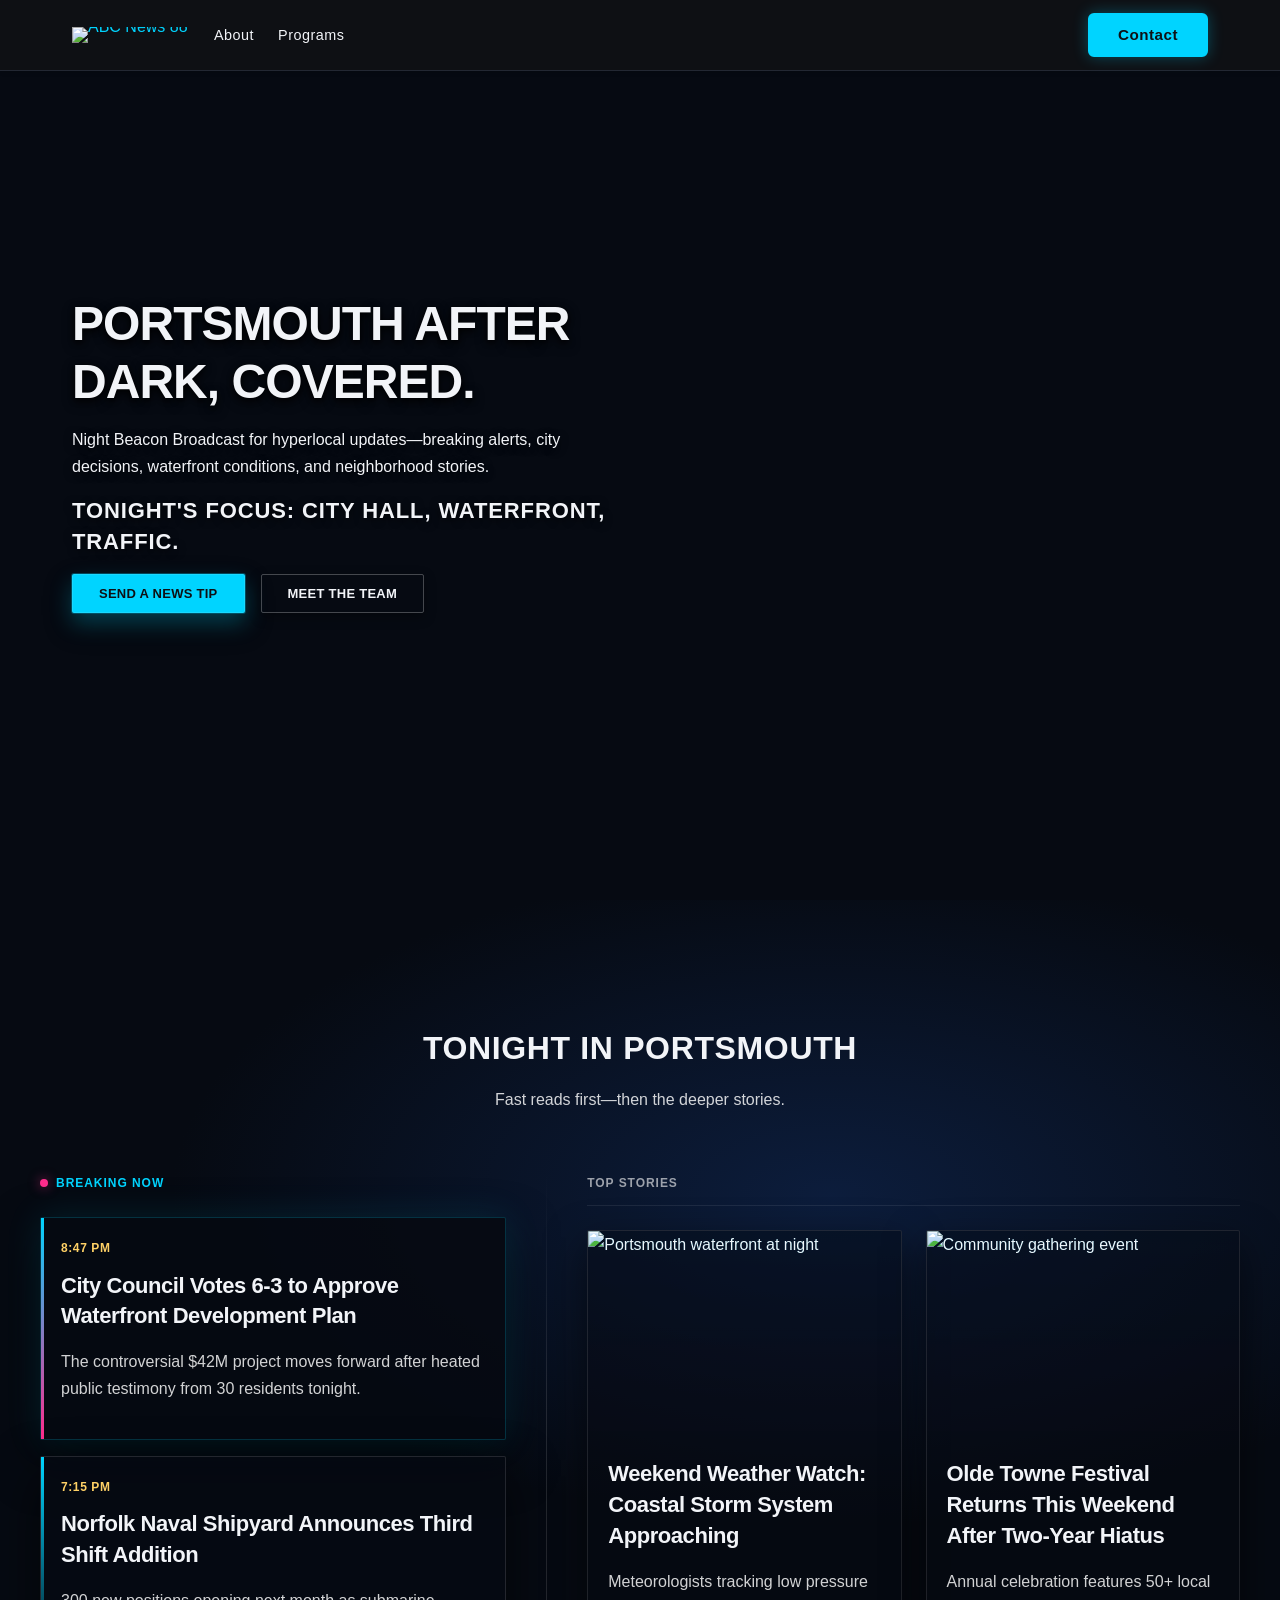
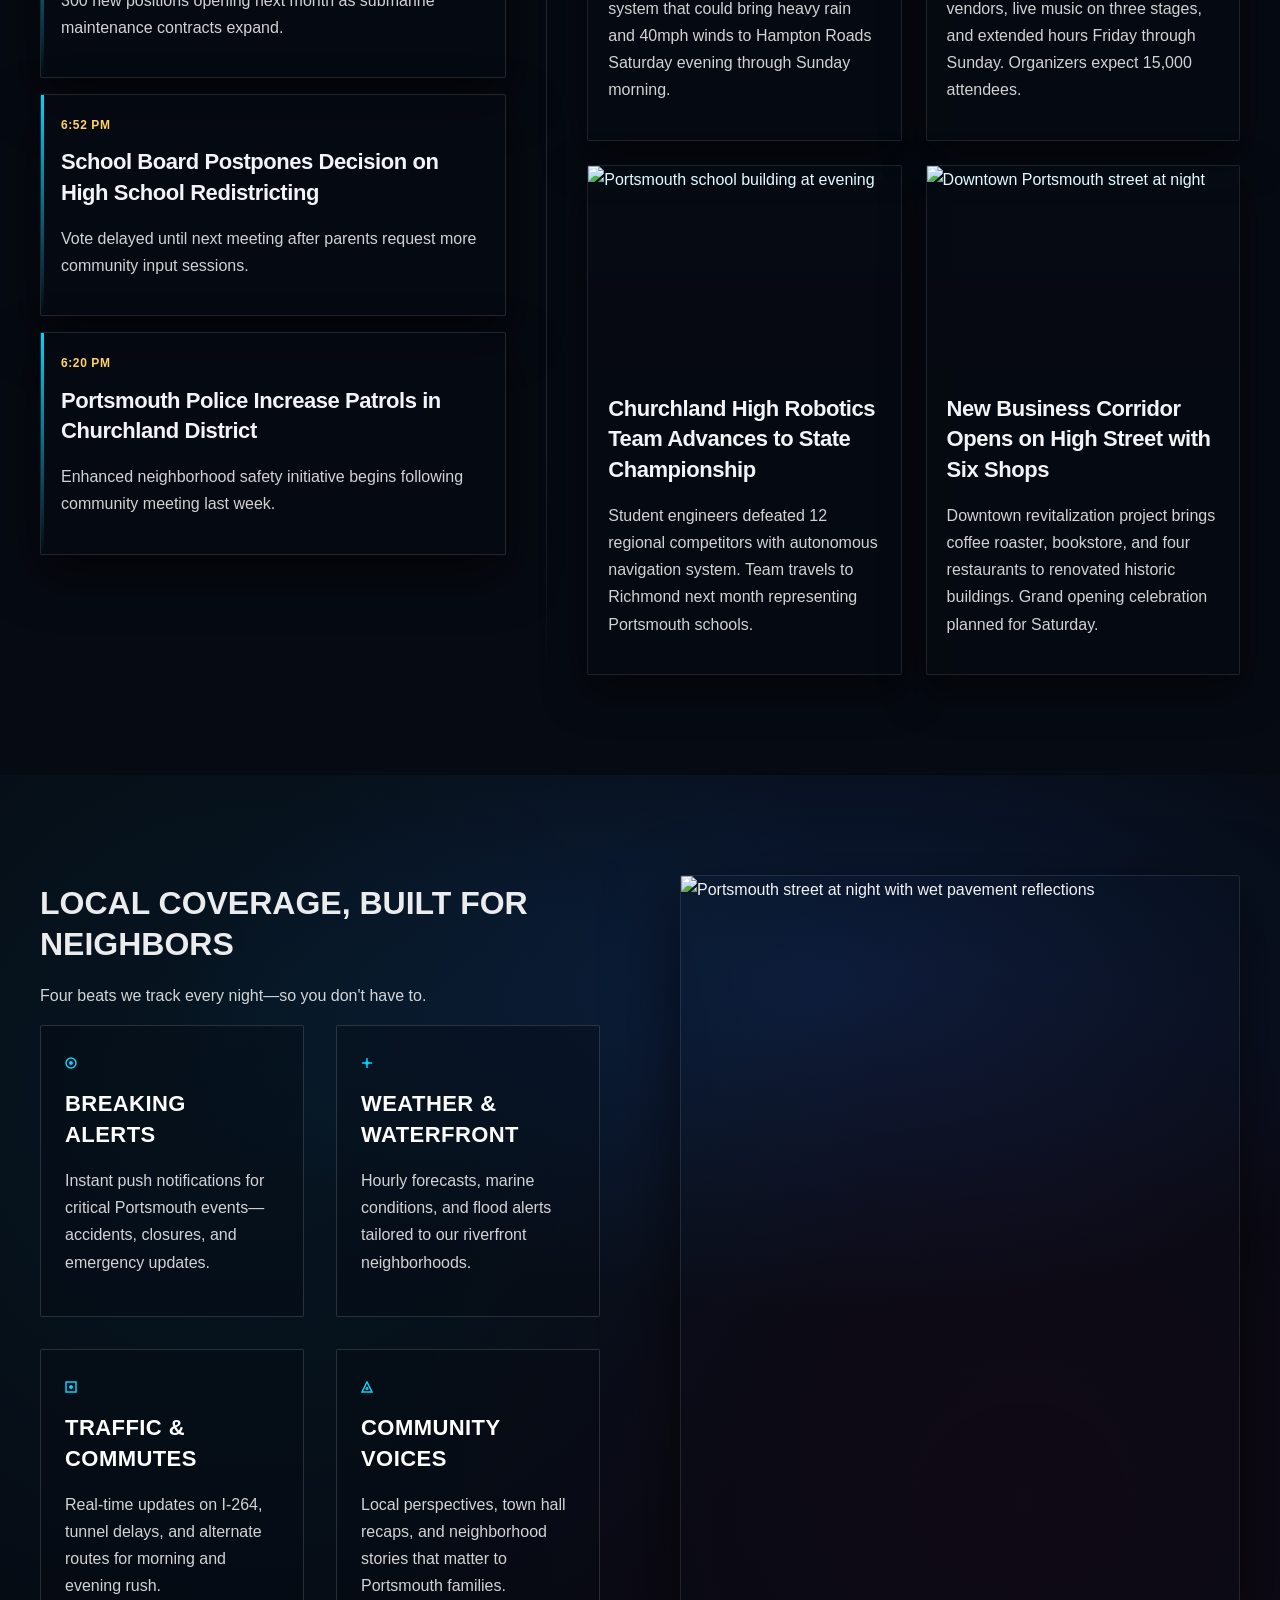
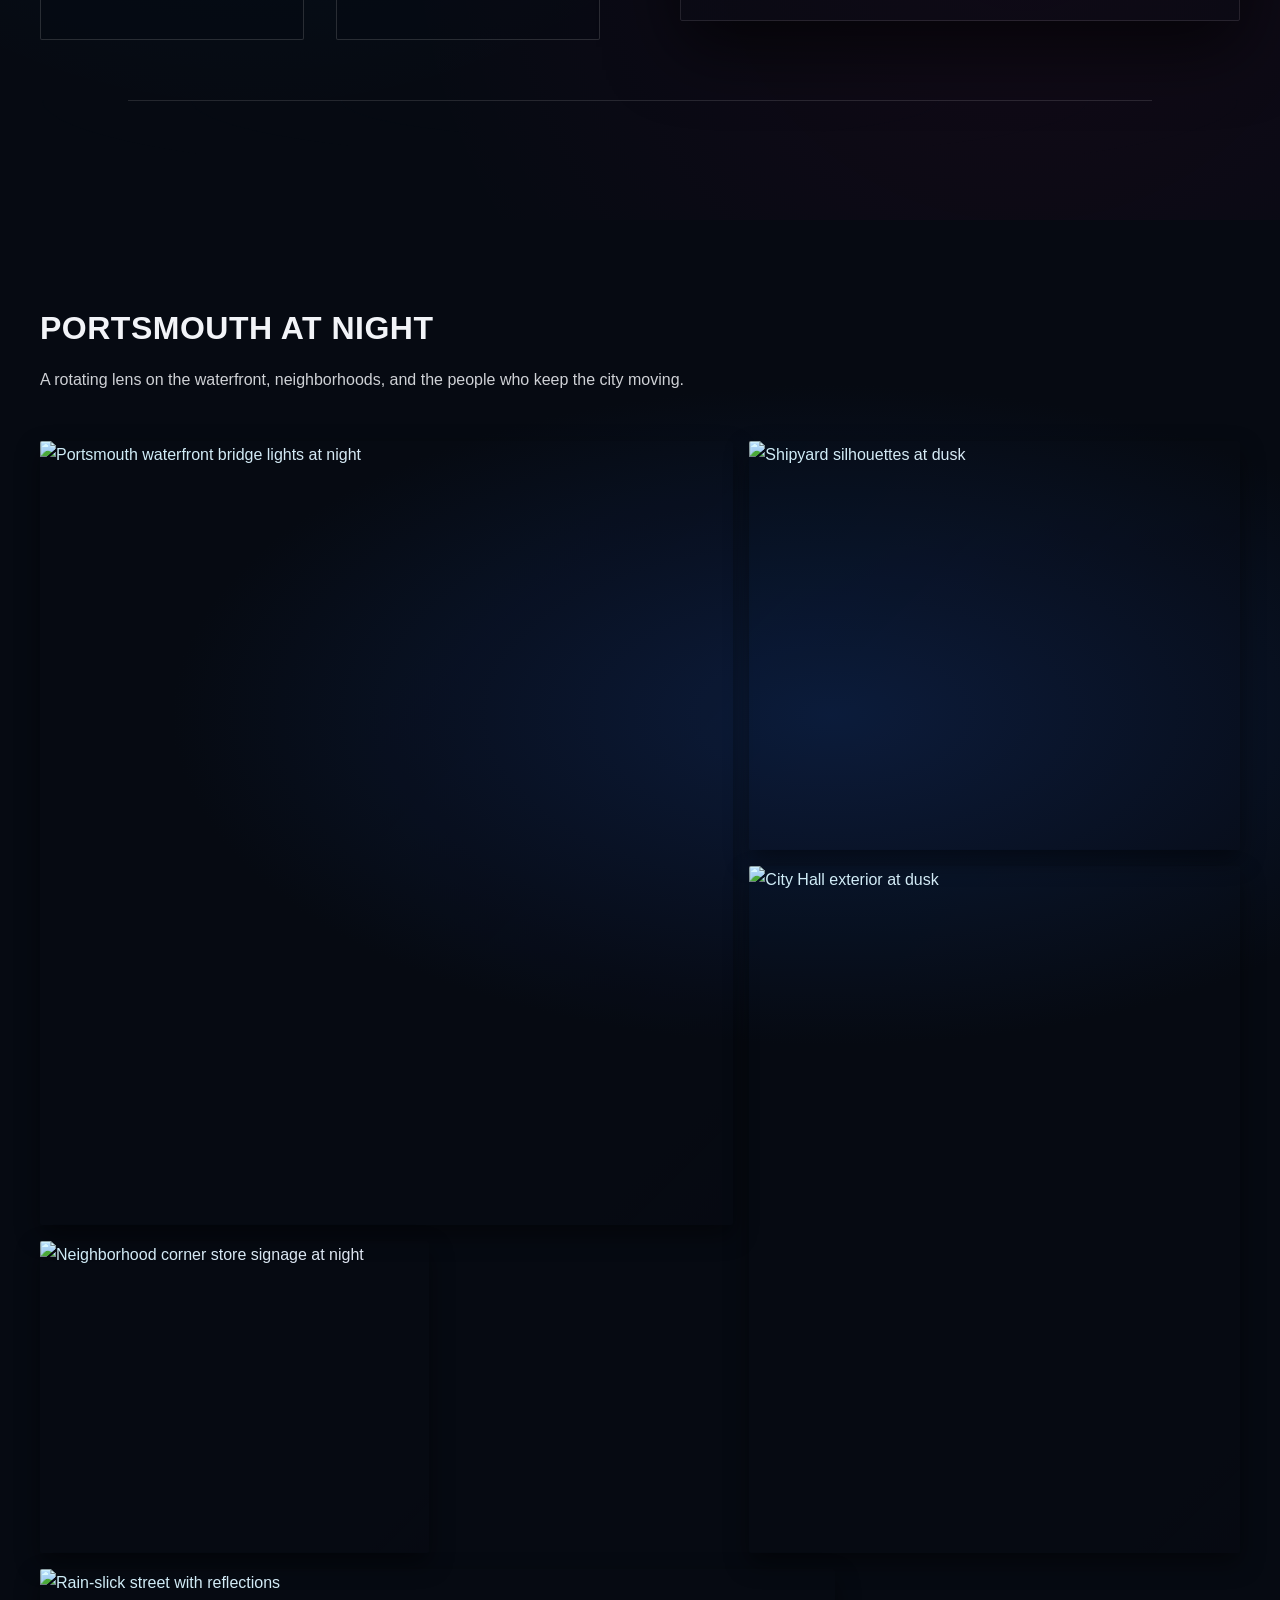
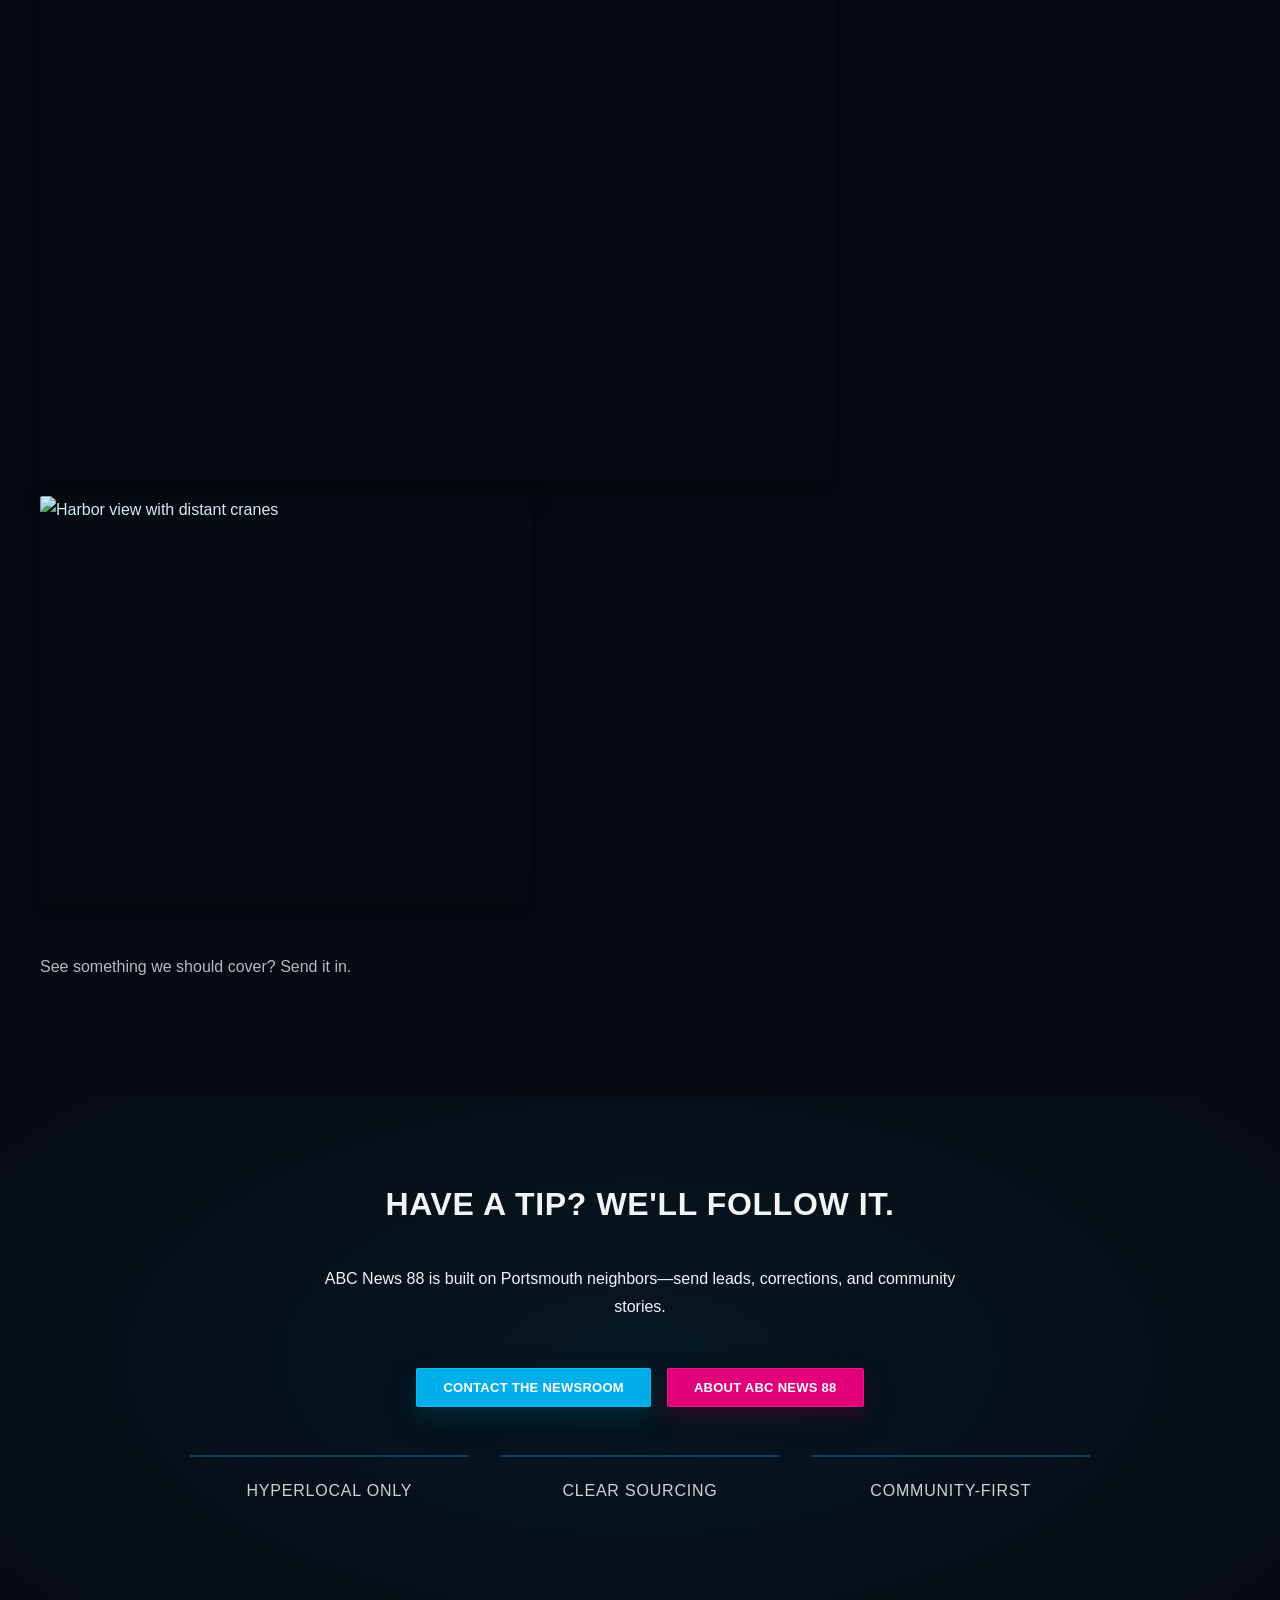
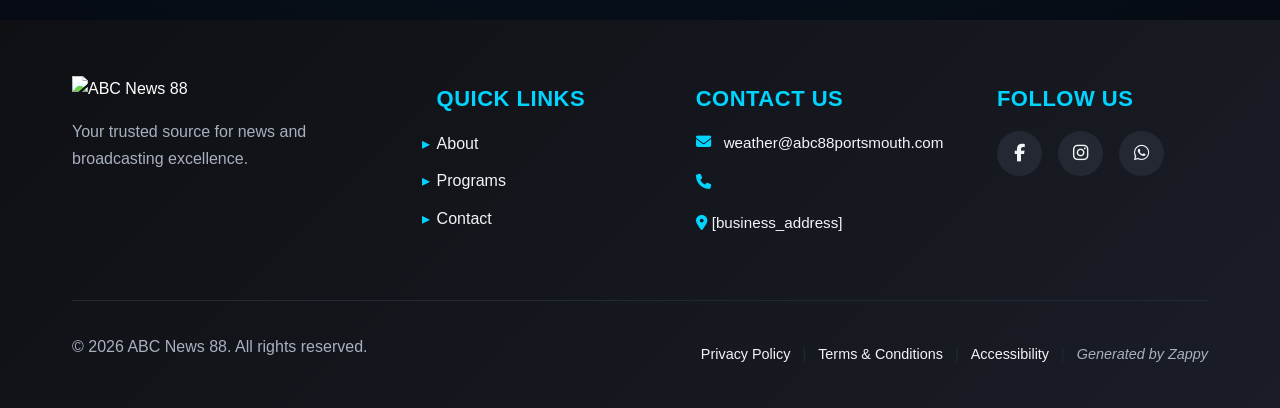
==== commit 7fa17474: "Background sync: Progressive GitHub Sync" ====
--- a/public/index.html
+++ b/public/index.html
@@ -1 +1 @@
-<!doctype html><html dir="ltr" lang="en"><head><meta charset="UTF-8"><meta content="width=device-width,initial-scale=1" name="viewport"><meta content="index, follow" name="robots"><title>Portsmouth&#39;s Most Trusted Live News Broadcast — ABC News 88</title><meta content="ABC News 88 delivers hyperlocal news broadcasting exclusively for Portsmouth, Virginia. Stay informed with live coverage, community stories, and breaking news that matters to you." name="description"><meta content="abc news broadcasters, live news broadcast, Portsmouth Virginia news, local news broadcasting, hyperlocal news" name="keywords"><script>!function(){"use strict";var t="d4d39239-c4d9-41a5-8661-56b0d138c3ee",e="https://api.zappy5.com/api/analytics/track",a=18e5,n=2592e6,o=!0,i=!0,r=!0;var s=function(){var e="zappy_visitor_"+t,a=null;try{if(a=localStorage.getItem(e)){var o=JSON.parse(a),i=Date.now();if(i-o.created<n)return o.lastSeen=i,localStorage.setItem(e,JSON.stringify(o)),o.id}}catch(t){console.warn("Zappy Analytics: LocalStorage not available")}var r="zv_"+Date.now()+"_"+Math.random().toString(36).substr(2,9);try{localStorage.setItem(e,JSON.stringify({id:r,created:Date.now(),lastSeen:Date.now()}))}catch(t){}return r}(),c=function(){var e="zappy_session_"+t,n=null;try{if(n=sessionStorage.getItem(e)){var o=JSON.parse(n),i=Date.now();if(i-o.timestamp<a)return o.timestamp=i,sessionStorage.setItem(e,JSON.stringify(o)),o.id}}catch(t){console.warn("Zappy Analytics: SessionStorage not available")}var r="zs_"+Date.now()+"_"+Math.random().toString(36).substr(2,9);try{sessionStorage.setItem(e,JSON.stringify({id:r,timestamp:Date.now()}))}catch(t){}return r}();function l(a,n){n=n||{};var o={website_id:t,event_type:a,page_path:window.location.pathname,referrer:document.referrer||"direct",visitor_id:s,session_id:c,metadata:n};if(navigator.sendBeacon){var i=new Blob([JSON.stringify(o)],{type:"application/json"});navigator.sendBeacon(e,i)}else fetch(e,{method:"POST",headers:{"Content-Type":"application/json"},body:JSON.stringify(o),keepalive:!0}).catch(function(t){console.warn("Zappy Analytics: Failed to track event",t)})}o&&l("pageview",{title:document.title,url:window.location.href}),i&&document.addEventListener("click",function(t){var e=t.target;if("BUTTON"===e.tagName||e.closest("button")){var a="BUTTON"===e.tagName?e:e.closest("button");l("click",{element:"button",text:a.textContent.trim().substring(0,100),id:a.id||null,class:a.className||null})}else if("A"===e.tagName||e.closest("a")){var n="A"===e.tagName?e:e.closest("a");l("navigation",{element:"link",text:n.textContent.trim().substring(0,100),href:n.href,external:n.hostname!==window.location.hostname})}},!0),r&&document.addEventListener("submit",function(t){var e=t.target;l("form_submit",{form_id:e.id||null,form_name:e.name||null,form_action:e.action||null,form_method:e.method||"GET"})},!0);var d=Date.now();window.addEventListener("beforeunload",function(){l("page_unload",{time_on_page:Math.floor((Date.now()-d)/1e3),page_path:window.location.pathname})}),window.zappyAnalytics={track:l,getVisitorId:function(){return s},getSessionId:function(){return c}}}()</script><meta content="Portsmouth's Most Trusted Live News Broadcast — ABC News 88" property="og:title"><meta content="ABC News 88 delivers hyperlocal news broadcasting exclusively for Portsmouth, Virginia. Stay informed with live coverage, community stories, and breaking news that matters to you." property="og:description"><meta content="website" property="og:type"><meta content="en_US" property="og:locale"><meta content="summary_large_image" name="twitter:card"><meta content="Portsmouth's Most Trusted Live News Broadcast — ABC News 88" name="twitter:title"><meta content="ABC News 88 delivers hyperlocal news broadcasting exclusively for Portsmouth, Virginia. Stay informed with live coverage, community stories, and breaking news that matters to you." name="twitter:description"><link href="https://cdnjs.cloudflare.com/ajax/libs/font-awesome/6.4.0/css/all.min.css" rel="stylesheet"><link href="/assets/favicon.ico" rel="icon" type="image/x-icon"><link href="/assets/favicon-16x16.png" rel="icon" type="image/png" sizes="16x16"><link href="/assets/favicon-32x32.png" rel="icon" type="image/png" sizes="32x32"><link href="/assets/favicon-48x48.png" rel="icon" type="image/png" sizes="48x48"><link href="/assets/favicon-192x192.png" rel="icon" type="image/png" sizes="192x192"><link href="/assets/favicon-512x512.png" rel="icon" type="image/png" sizes="512x512"><link href="/assets/apple-touch-icon.png" rel="apple-touch-icon"><link href="https://cdn.jsdelivr.net/npm/vanilla-cookieconsent@3/dist/cookieconsent.css" rel="stylesheet"><script src="https://cdn.jsdelivr.net/npm/vanilla-cookieconsent@3/dist/cookieconsent.umd.js"></script><script src="https://cdn.jsdelivr.net/gh/mickidum/acc_toolbar/acctoolbar/acctoolbar.min.js"></script><link href="/styles.css" rel="stylesheet"><style id="zappy-dropdown-submenu-styles">#navMenu li:has(.sub-menu),.nav-menu li:has(.sub-menu),.navbar li:has(.sub-menu),nav li:has(.sub-menu){position:relative}#navMenu .sub-menu,.nav-menu .sub-menu,.navbar .sub-menu,nav .sub-menu{display:block!important;position:absolute!important;top:100%;left:0;min-width:220px;background:#fff;border-radius:8px;box-shadow:0 8px 25px rgba(0,0,0,.15);padding:8px 0;opacity:0;visibility:hidden;transform:translateY(10px);transition:all .3s ease;z-index:1000;list-style:none;pointer-events:none}#navMenu li:hover>.sub-menu,.nav-menu li:hover>.sub-menu,.navbar li:hover>.sub-menu,nav li:hover>.sub-menu{opacity:1!important;visibility:visible!important;transform:translateY(0)!important;pointer-events:auto!important}.sub-menu li{list-style:none;margin:0;padding:0}.sub-menu a{display:block!important;padding:10px 16px!important;color:#333!important;font-weight:500;text-decoration:none;white-space:nowrap;transition:background-color .2s}.sub-menu a:hover{background-color:#f5f5f5}[dir=rtl] .nav-menu .sub-menu,[dir=rtl] .navbar .sub-menu,[dir=rtl] nav .sub-menu,html[lang=ar] .nav-menu .sub-menu,html[lang=ar] .navbar .sub-menu,html[lang=ar] nav .sub-menu,html[lang=he] .nav-menu .sub-menu,html[lang=he] .navbar .sub-menu,html[lang=he] nav .sub-menu{left:auto!important;right:0!important}.sub-menu:empty,.sub-menu:not(:has(li)),.sub-menu:not(:has(li:not(.zappy-hidden-menu-item))){display:none!important;opacity:0!important;visibility:hidden!important;pointer-events:none!important}li:has(.menu-group-title):hover>.sub-menu{opacity:1!important;visibility:visible!important;transform:translateY(0)!important;pointer-events:auto!important}#navMenu>li>.menu-group-title,.nav-menu>li>.menu-group-title{display:inline-block;padding:.5rem 1rem;cursor:default;user-select:none}@media (max-width:768px){#navMenu .sub-menu,.nav-menu .sub-menu,.navbar .sub-menu,nav .sub-menu{position:static!important;transform:none!important;box-shadow:none!important;background:0 0!important;max-height:0;overflow:hidden;opacity:0;visibility:hidden;transition:max-height .3s ease,opacity .3s ease;padding:0!important;border-radius:0!important}.sub-menu.mobile-expanded{max-height:500px!important;opacity:1!important;visibility:visible!important;padding:8px 0 8px 16px!important}[dir=rtl] .sub-menu.mobile-expanded,html[lang=he] .sub-menu.mobile-expanded{padding:8px 16px 8px 0!important}#navMenu li:hover>.sub-menu,.nav-menu li:hover>.sub-menu,.navbar li:hover>.sub-menu,nav li:hover>.sub-menu{opacity:0;visibility:hidden;pointer-events:none}#navMenu li>.sub-menu.mobile-expanded,.nav-menu li>.sub-menu.mobile-expanded,.navbar li>.sub-menu.mobile-expanded,nav li>.sub-menu.mobile-expanded{opacity:1!important;visibility:visible!important;pointer-events:auto!important}#navMenu li:has(.sub-menu),.nav-menu li:has(.sub-menu),.navbar li:has(.sub-menu),nav li:has(.sub-menu){display:flex!important;flex-wrap:wrap!important;align-items:center!important;position:relative!important;min-height:44px!important}#navMenu li:has(.sub-menu)>a,.nav-menu li:has(.sub-menu)>a,.navbar li:has(.sub-menu)>a,nav li:has(.sub-menu)>a{flex:1!important;min-width:0!important}#navMenu li:has(.sub-menu)>.menu-group-title,.nav-menu li:has(.sub-menu)>.menu-group-title,.navbar li:has(.sub-menu)>.menu-group-title,nav li:has(.sub-menu)>.menu-group-title{flex:1!important;min-width:0!important;padding:0!important;line-height:inherit!important}#navMenu li:has(.sub-menu)>.sub-menu,.nav-menu li:has(.sub-menu)>.sub-menu,.navbar li:has(.sub-menu)>.sub-menu,nav li:has(.sub-menu)>.sub-menu{flex-basis:100%!important;width:100%!important}#navMenu li:has(.sub-menu)>a [class*=arrow],#navMenu li:has(.sub-menu)>a [class*=chevron],.nav-menu li:has(.sub-menu)>a .fa-angle-down,.nav-menu li:has(.sub-menu)>a .fa-chevron-down,.nav-menu li:has(.sub-menu)>a [class*=arrow],.nav-menu li:has(.sub-menu)>a [class*=chevron],nav li:has(.sub-menu)>a [class*=arrow],nav li:has(.sub-menu)>a [class*=chevron]{display:none!important;visibility:hidden!important}.mobile-submenu-toggle{display:flex!important;align-items:center!important;justify-content:center!important;width:44px!important;height:auto!important;background:0 0!important;border:none!important;cursor:pointer!important;color:var(--text-dark)!important;position:static!important;flex-shrink:0!important;align-self:stretch!important;z-index:2!important;padding:0!important;margin:0!important}.mobile-submenu-toggle::after{content:''!important;width:0!important;height:0!important;border-left:6px solid transparent!important;border-right:6px solid transparent!important;border-top:7px solid currentColor!important;transition:transform .3s ease!important}.mobile-submenu-toggle.expanded::after{transform:rotate(180deg)!important}.sub-menu a{padding:10px 0!important;display:block!important;color:var(--text-dark)!important}.navbar .sub-menu li a,.zappy-products-dropdown .sub-menu a,nav.navbar .sub-menu li a{color:var(--text-dark)!important}}@media (min-width:769px){.mobile-submenu-toggle{display:none!important}}</style><style id="zappy-widget-visibility">#mic-access-tool-box,#mic-access-tool-general-button,#mic-init-access-tool #mic-access-tool-box,#mic-init-access-tool #mic-access-tool-general-button,#mic-init-access-tool .mic-access-tool-general-button,._access-icon,._access-menu,.mic-access-tool-box,.mic-access-tool-general-button,div[id*=mic-access-tool-box]{display:none!important;visibility:hidden!important;opacity:0!important;pointer-events:none!important}</style></head><body><nav class="navbar"><button aria-label="Menu" class="mobile-toggle" id="mobileToggle"><svg viewBox="0 0 24 24" height="24" width="24" fill="none" class="hamburger-icon"><path d="M3 12h18M3 6h18M3 18h18" stroke="currentColor" stroke-width="2" stroke-linecap="round"></path></svg><svg viewBox="0 0 24 24" height="24" width="24" fill="none" class="close-icon" style="display:none"><path d="M18 6L6 18M6 6l12 12" stroke="currentColor" stroke-width="2" stroke-linecap="round"></path></svg></button><button aria-label="Call" class="phone-header-btn"><svg viewBox="0 0 24 24" height="20" width="20" fill="currentColor"><path d="M22 16.92v3a2 2 0 0 1-2.18 2 19.79 19.79 0 0 1-8.63-3.07 19.5 19.5 0 0 1-6-6 19.79 19.79 0 0 1-3.07-8.67A2 2 0 0 1 4.11 2h3a2 2 0 0 1 2 1.72 12.84 12.84 0 0 0 .7 2.81 2 2 0 0 1-.45 2.11L8.09 9.91a16 16 0 0 0 6 6l1.27-1.27a2 2 0 0 1 2.11-.45 12.84 12.84 0 0 0 2.81.7A2 2 0 0 1 22 16.92z"></path></svg></button><div class="nav-container"><div class="nav-brand"><a href="/" class="logo-link"><img alt="ABC News 88" src="/assets/business-logo.webp" class="logo"></a></div><ul class="nav-menu" id="navMenu"><li><a href="/about">About</a></li><li><a href="/programs">Programs</a></li></ul><div class="nav-cta-container"><a href="/contact" class="nav-cta-btn">Contact</a></div></div></nav><main><section class="home-hero-section" data-layout-spec="Home-hero" data-hero-type="fullscreen-scrim"><div class="home-hero-section__background"><img alt="Portsmouth Virginia waterfront at night with bridge lights and shipyard" src="/assets/site-home-hero-bg.webp" data-context="Cinematic night waterfront scene of Portsmouth Virginia with illuminated bridge lights reflecting on dark water, shipyard silhouettes in background, dramatic urban skyline with industrial maritime elements, moody atmospheric lighting with cyan and graphite color grading, professional broadcast quality photography" data-placeholder="home-hero-bg" height="1080" width="1920" class="home-hero-section__bg-image" data-hero-bg="true" data-preserve-bg="0"></div><div class="home-hero-section__scrim" aria-hidden="true"></div><div class="home-hero-section__content-wrapper"><div class="home-hero-section__content"><h1 class="home-hero-section__headline">Portsmouth After Dark, Covered.</h1><p class="home-hero-section__dek">Night Beacon Broadcast for hyperlocal updates—breaking alerts, city decisions, waterfront conditions, and neighborhood stories.</p><h3 class="home-hero-section__tonight">Tonight's focus: City Hall, Waterfront, Traffic.</h3><div class="home-hero-section__cta-group"><a href="/contact" class="home-hero-section__cta home-hero-section__cta--primary">Send a News Tip</a><a href="/about" class="home-hero-section__cta home-hero-section__cta--secondary">Meet the Team</a></div></div></div></section><section class="home-highlights-section" data-layout-spec="Home-highlights"><div class="home-highlights-container"><div class="home-highlights-header"><h2>Tonight in Portsmouth</h2><p class="home-highlights-intro">Fast reads first—then the deeper stories.</p></div><div class="home-highlights-grid"><div class="home-highlights-breaking-rail"><div class="home-highlights-breaking-label"><span class="home-highlights-live-indicator"></span><span>Breaking Now</span></div><article class="home-highlights-breaking-card home-highlights-breaking-dominant"><div class="home-highlights-timestamp">8:47 PM</div><h3>City Council Votes 6-3 to Approve Waterfront Development Plan</h3><p>The controversial $42M project moves forward after heated public testimony from 30 residents tonight.</p></article><article class="home-highlights-breaking-card"><div class="home-highlights-timestamp">7:15 PM</div><h3>Norfolk Naval Shipyard Announces Third Shift Addition</h3><p>300 new positions opening next month as submarine maintenance contracts expand.</p></article><article class="home-highlights-breaking-card"><div class="home-highlights-timestamp">6:52 PM</div><h3>School Board Postpones Decision on High School Redistricting</h3><p>Vote delayed until next meeting after parents request more community input sessions.</p></article><article class="home-highlights-breaking-card"><div class="home-highlights-timestamp">6:20 PM</div><h3>Portsmouth Police Increase Patrols in Churchland District</h3><p>Enhanced neighborhood safety initiative begins following community meeting last week.</p></article></div><div class="home-highlights-divider-rule"></div><div class="home-highlights-top-stories"><div class="home-highlights-stories-label">Top Stories</div><div class="home-highlights-stories-grid"><article class="home-highlights-story-card"><div class="home-highlights-story-image"><img alt="Portsmouth waterfront at night" src="/assets/site-home-highlights-image-1.webp" data-context="Night scene of Portsmouth Virginia waterfront with city lights reflecting on water, dramatic cloudy evening sky, cinematic news broadcast photography with duotone cyan and magenta color treatment" data-placeholder="home-highlights-image-1" height="300" width="400"><div class="home-highlights-story-overlay"></div></div><div class="home-highlights-story-content"><h3>Weekend Weather Watch: Coastal Storm System Approaching</h3><p>Meteorologists tracking low pressure system that could bring heavy rain and 40mph winds to Hampton Roads Saturday evening through Sunday morning.</p></div></article><article class="home-highlights-story-card"><div class="home-highlights-story-image"><img alt="Community gathering event" src="/assets/site-home-highlights-image-2.webp" data-context="Portsmouth Virginia community event with diverse residents gathering outdoors at night, string lights overhead, local festival atmosphere, cinematic news photography with duotone cyan magenta treatment" data-placeholder="home-highlights-image-2" height="300" width="400"><div class="home-highlights-story-overlay"></div></div><div class="home-highlights-story-content"><h3>Olde Towne Festival Returns This Weekend After Two-Year Hiatus</h3><p>Annual celebration features 50+ local vendors, live music on three stages, and extended hours Friday through Sunday. Organizers expect 15,000 attendees.</p></div></article><article class="home-highlights-story-card"><div class="home-highlights-story-image"><img alt="Portsmouth school building at evening" src="/assets/site-home-highlights-image-3.webp" data-context="Portsmouth Virginia school building exterior at dusk with lights on inside classrooms, students visible through windows, cinematic news broadcast photography with duotone cyan magenta color grading" data-placeholder="home-highlights-image-3" height="300" width="400"><div class="home-highlights-story-overlay"></div></div><div class="home-highlights-story-content"><h3>Churchland High Robotics Team Advances to State Championship</h3><p>Student engineers defeated 12 regional competitors with autonomous navigation system. Team travels to Richmond next month representing Portsmouth schools.</p></div></article><article class="home-highlights-story-card"><div class="home-highlights-story-image"><img alt="Downtown Portsmouth street at night" src="/assets/site-home-highlights-image-4.webp" data-context="Portsmouth Virginia downtown street scene at night showing local businesses with neon signs, pedestrians walking, urban neighborhood atmosphere, cinematic news photography duotone cyan magenta treatment" data-placeholder="home-highlights-image-4" height="300" width="400"><div class="home-highlights-story-overlay"></div></div><div class="home-highlights-story-content"><h3>New Business Corridor Opens on High Street with Six Shops</h3><p>Downtown revitalization project brings coffee roaster, bookstore, and four restaurants to renovated historic buildings. Grand opening celebration planned for Saturday.</p></div></article></div></div></div></div><div class="home-highlights-divider-wrapper"><svg viewBox="0 0 1200 60" aria-hidden="true" xmlns="http://www.w3.org/2000/svg" preserveAspectRatio="none"><defs><linearGradient id="home-highlights-wave-gradient" x1="0%" x2="100%" y1="0%" y2="0%"><stop offset="0%" style="stop-color:#00D4FF;stop-opacity:0.9"></stop><stop offset="40%" style="stop-color:#00D4FF;stop-opacity:0.6"></stop><stop offset="100%" style="stop-color:#00D4FF;stop-opacity:0.2"></stop></linearGradient></defs><path d="M0,60 L0,45 Q20,42 40,48 T80,46 Q100,50 120,44 T160,48 Q180,45 200,50 T240,47 Q260,51 280,46 T320,49 Q340,46 360,51 T400,48 Q420,52 440,47 T480,50 Q500,48 520,52 T560,49 Q580,53 600,50 T640,52 Q660,50 680,54 T720,52 Q740,55 760,52 T800,54 Q820,52 840,55 T880,53 Q900,56 920,54 T960,55 Q980,54 1000,56 T1040,55 Q1060,57 1080,55 T1120,56 Q1140,55 1160,57 T1200,56 L1200,60 Z" fill="#060A12"></path></svg></div></section><section class="home-services-section" data-layout-spec="Home-services"><div class="home-services-container"><div class="home-services-content-column"><h2>Local Coverage, Built for Neighbors</h2><p class="home-services-intro">Four beats we track every night—so you don't have to.</p><div class="home-services-grid"><div class="home-services-tile"><div class="home-services-tile-marker"><svg viewBox="0 0 12 12" aria-hidden="true" xmlns="http://www.w3.org/2000/svg" height="12" width="12"><circle cx="6" cy="6" fill="none" r="5" stroke="currentColor" stroke-width="1.5"></circle><circle cx="6" cy="6" fill="currentColor" r="2"></circle></svg></div><h3>Breaking Alerts</h3><p>Instant push notifications for critical Portsmouth events—accidents, closures, and emergency updates.</p></div><div class="home-services-tile"><div class="home-services-tile-marker"><svg viewBox="0 0 12 12" aria-hidden="true" xmlns="http://www.w3.org/2000/svg" height="12" width="12"><path d="M1 6h10M6 1v10" fill="none" stroke="currentColor" stroke-width="1.5"></path><circle cx="6" cy="6" fill="currentColor" r="2"></circle></svg></div><h3>Weather &amp; Waterfront</h3><p>Hourly forecasts, marine conditions, and flood alerts tailored to our riverfront neighborhoods.</p></div><div class="home-services-tile"><div class="home-services-tile-marker"><svg viewBox="0 0 12 12" aria-hidden="true" xmlns="http://www.w3.org/2000/svg" height="12" width="12"><rect fill="none" height="10" stroke="currentColor" stroke-width="1.5" width="10" x="1" y="1"></rect><circle cx="6" cy="6" fill="currentColor" r="2"></circle></svg></div><h3>Traffic &amp; Commutes</h3><p>Real-time updates on I-264, tunnel delays, and alternate routes for morning and evening rush.</p></div><div class="home-services-tile"><div class="home-services-tile-marker"><svg viewBox="0 0 12 12" aria-hidden="true" xmlns="http://www.w3.org/2000/svg" height="12" width="12"><path d="M6 1L11 11H1L6 1z" fill="none" stroke="currentColor" stroke-width="1.5"></path><circle cx="6" cy="7.5" fill="currentColor" r="1.5"></circle></svg></div><h3>Community Voices</h3><p>Local perspectives, town hall recaps, and neighborhood stories that matter to Portsmouth families.</p></div></div></div><div class="home-services-image-column"><div class="home-services-image-panel"><img alt="Portsmouth street at night with wet pavement reflections" src="/assets/site-home-services-image-1.webp" data-context="Cinematic night photograph of a Portsmouth Virginia street scene with wet pavement reflecting streetlights and neon signs, moody atmospheric lighting with rain-slicked roads creating dramatic reflections, urban journalism aesthetic, high contrast dark tones with warm amber and cool blue light streaks, empty street corner with traffic lights glowing, photojournalistic style capturing the quiet pulse of a local news beat after dark" data-placeholder="home-services-image-1" height="800" width="600"></div></div></div><div class="home-services-divider-wrapper"><div class="home-services-divider-rule"></div><svg viewBox="0 0 1200 120" aria-hidden="true" xmlns="http://www.w3.org/2000/svg" preserveAspectRatio="none" class="home-services-divider-sonar"><defs><radialGradient cx="50%" cy="0%" id="sonarGradient" r="100%"><stop offset="0%" style="stop-color:rgba(0,174,234,0.12);stop-opacity:1"></stop><stop offset="50%" style="stop-color:rgba(0,174,234,0.06);stop-opacity:1"></stop><stop offset="100%" style="stop-color:rgba(0,174,234,0)"></stop></radialGradient></defs><ellipse cx="600" cy="0" fill="none" opacity="0.4" rx="280" ry="40" stroke="url(#sonarGradient)" stroke-width="1"></ellipse><ellipse cx="600" cy="0" fill="none" opacity="0.3" rx="420" ry="60" stroke="url(#sonarGradient)" stroke-width="1"></ellipse><ellipse cx="600" cy="0" fill="none" opacity="0.2" rx="560" ry="80" stroke="url(#sonarGradient)" stroke-width="1"></ellipse><ellipse cx="600" cy="0" fill="none" opacity="0.1" rx="700" ry="100" stroke="url(#sonarGradient)" stroke-width="1"></ellipse></svg></div></section><section class="home-gallery-section" data-layout-spec="Home-gallery"><div class="home-gallery-container"><div class="home-gallery-header"><h2>Portsmouth at Night</h2><p>A rotating lens on the waterfront, neighborhoods, and the people who keep the city moving.</p></div><div class="home-gallery-grid"><div class="home-gallery-item home-gallery-item-large"><div class="home-gallery-image-wrapper"><img alt="Portsmouth waterfront bridge lights at night" src="/assets/site-home-gallery-image-1.webp" data-context="Cinematic night photograph of Portsmouth Virginia waterfront bridge illuminated with dramatic blue and pink neon lights reflecting on dark water, urban broadcast news aesthetic, high contrast, moody atmosphere" data-placeholder="home-gallery-image-1" height="600" width="800"><div class="home-gallery-duotone-overlay"></div></div></div><div class="home-gallery-item home-gallery-item-medium"><div class="home-gallery-image-wrapper"><img alt="Shipyard silhouettes at dusk" src="/assets/site-home-gallery-image-2.webp" data-context="Dark silhouette of Portsmouth Virginia shipyard with industrial cranes against twilight sky, dramatic backlighting, news documentary style, high contrast shadows" data-placeholder="home-gallery-image-2" height="500" width="600"><div class="home-gallery-duotone-overlay"></div></div></div><div class="home-gallery-item home-gallery-item-tall"><div class="home-gallery-image-wrapper"><img alt="City Hall exterior at dusk" src="/assets/site-home-gallery-image-3.webp" data-context="Portsmouth Virginia City Hall exterior at dusk with warm interior lights glowing through windows, architectural photography, civic building, broadcast news establishing shot" data-placeholder="home-gallery-image-3" height="700" width="500"><div class="home-gallery-duotone-overlay"></div></div></div><div class="home-gallery-item home-gallery-item-small"><div class="home-gallery-image-wrapper"><img alt="Neighborhood corner store signage at night" src="/assets/site-home-gallery-image-4.webp" data-context="Portsmouth Virginia neighborhood corner store with vintage neon signage glowing at night, local community business, urban documentary photography, warm nostalgic lighting" data-placeholder="home-gallery-image-4" height="400" width="500"><div class="home-gallery-duotone-overlay"></div></div></div><div class="home-gallery-item home-gallery-item-wide"><div class="home-gallery-image-wrapper"><img alt="Rain-slick street with reflections" src="/assets/site-home-gallery-image-5.webp" data-context="Rain-slick Portsmouth Virginia street at night with vibrant neon reflections in wet pavement, urban cinematography, moody atmospheric lighting, broadcast news b-roll aesthetic" data-placeholder="home-gallery-image-5" height="450" width="700"><div class="home-gallery-duotone-overlay"></div></div></div><div class="home-gallery-item home-gallery-item-medium"><div class="home-gallery-image-wrapper"><img alt="Harbor view with distant cranes" src="/assets/site-home-gallery-image-6.webp" data-context="Portsmouth Virginia harbor view at night with distant industrial cranes silhouetted against dark blue sky, maritime industrial scene, wide establishing shot for news broadcast" data-placeholder="home-gallery-image-6" height="500" width="600"><div class="home-gallery-duotone-overlay"></div></div></div></div><div class="home-gallery-footer"><p>See something we should cover? Send it in.</p></div></div><div class="home-gallery-divider-wrapper"><svg viewBox="0 0 1200 100" aria-hidden="true" xmlns="http://www.w3.org/2000/svg" preserveAspectRatio="none"><path d="M0,100 L0,65 L60,65 L60,50 L120,50 L120,60 L180,60 L180,45 L240,45 L240,55 L300,55 L300,40 L360,40 L360,50 L420,50 L420,35 L480,35 L480,45 L540,45 L540,55 L600,55 L600,40 L660,40 L660,50 L720,50 L720,60 L780,60 L780,45 L840,45 L840,55 L900,55 L900,40 L960,40 L960,50 L1020,50 L1020,60 L1080,60 L1080,45 L1140,45 L1140,55 L1200,55 L1200,100 Z" fill="#060A12"></path></svg></div></section><section class="home-cta-section" data-layout-spec="Home-cta"><div class="home-cta-container"><div class="home-cta-content"><h2>Have a Tip? We'll Follow It.</h2><p>ABC News 88 is built on Portsmouth neighbors—send leads, corrections, and community stories.</p><div class="home-cta-buttons"><a href="/contact" class="btn-primary">Contact the Newsroom</a><a href="/about" class="btn-secondary">About ABC News 88</a></div></div><div class="home-cta-reassurance"><div class="home-cta-reassurance-item"><p>Hyperlocal only</p></div><div class="home-cta-reassurance-item"><p>Clear sourcing</p></div><div class="home-cta-reassurance-item"><p>Community-first</p></div></div></div></section></main><footer class="site-footer"><div class="footer-container"><div class="footer-top"><div class="footer-column footer-company"><img alt="ABC News 88" src="/assets/business-logo.webp" class="logo"><p class="footer-tagline">Your trusted source for news and broadcasting excellence.</p></div><div class="footer-column footer-links"><h3 class="footer-heading">Quick Links</h3><ul class="footer-nav"><li><a href="/about">About</a></li><li><a href="/programs">Programs</a></li><li><a href="/contact">Contact</a></li></ul></div><div class="footer-column footer-contact"><h3 class="footer-heading">Contact Us</h3><ul class="contact-list"><li><i class="fas fa-envelope"></i><a href="mailto:<br>"><br></a></li><li><i class="fas fa-phone"></i><a href="tel:[business_phone]">[business_phone]</a></li><li><a href="/"><i class="fas fa-map-marker-alt"></i><span>[business_address]</span></a></li></ul></div><div class="footer-column footer-social"><h3 class="footer-heading">Follow Us</h3><div class="social-links"><a href="[facebook_handle]" aria-label="Facebook"><i class="fab fa-facebook-f"></i></a><a href="[instagram_handle]" aria-label="Instagram"><i class="fab fa-instagram"></i></a><a href="[whatsapp_handle]" aria-label="WhatsApp"><i class="fab fa-whatsapp"></i></a></div></div></div><div class="footer-bottom"><div class="footer-copyright"><p>© 2026 ABC News 88. All rights reserved.</p></div><div class="footer-legal"><a href="/privacy">Privacy Policy</a><span class="separator">|</span><a href="/terms">Terms &amp; Conditions</a><span class="separator">|</span><a href="/accessibility">Accessibility</a><span class="separator">|</span><a href="https://zappy5.com" class="zappy-attribution" target="_blank">Generated by Zappy</a></div></div></div></footer><a href="https://wa.me/[whatsapp_handle]" class="whatsapp-float" aria-label="WhatsApp"><i class="fab fa-whatsapp"></i></a><div data-integration="accessibility:toolbar"></div><script src="/script.js"></script><script id="zappy-mobile-submenu-script">!function(){function e(){if(window.innerWidth>768)return document.querySelectorAll(".mobile-submenu-toggle").forEach(function(e){e.remove()}),void document.querySelectorAll(".sub-menu.mobile-expanded").forEach(function(e){e.classList.remove("mobile-expanded")});document.querySelectorAll(".nav-menu li:has(.sub-menu), nav li:has(.sub-menu), .navbar li:has(.sub-menu), #navMenu li:has(.sub-menu)").forEach(function(e){if(!e.querySelector(".mobile-submenu-toggle")){var t=e.querySelector(".sub-menu"),n=e.querySelector(":scope > a");if(t&&n){var o=document.createElement("button");o.className="mobile-submenu-toggle",o.setAttribute("aria-label","Toggle submenu"),o.setAttribute("type","button"),n.insertAdjacentElement("afterend",o),o.addEventListener("click",function(e){e.preventDefault(),e.stopPropagation(),document.querySelectorAll(".sub-menu.mobile-expanded").forEach(function(e){if(e!==t){e.classList.remove("mobile-expanded");var n=e.parentElement.querySelector(".mobile-submenu-toggle");n&&n.classList.remove("expanded")}}),t.classList.toggle("mobile-expanded"),o.classList.toggle("expanded")})}}})}var t;"loading"===document.readyState?document.addEventListener("DOMContentLoaded",e):e(),window.addEventListener("resize",function(){clearTimeout(t),t=setTimeout(e,250)});var n=new MutationObserver(function(t){t.forEach(function(t){if("attributes"===t.type){var n=t.target;n.classList&&(n.classList.contains("active")||n.classList.contains("open"))&&setTimeout(e,100)}})});setTimeout(function(){document.querySelectorAll(".mobile-menu, .nav-menu, #navMenu, nav").forEach(function(e){n.observe(e,{attributes:!0,attributeFilter:["class","style"]})})},500)}()</script></body></html>+<!doctype html><html dir="ltr" lang="en"><head><meta charset="UTF-8"><meta content="width=device-width,initial-scale=1" name="viewport"><meta content="index, follow" name="robots"><title>Portsmouth&#39;s Most Trusted Live News Broadcast — ABC News 88</title><meta content="ABC News 88 delivers hyperlocal news broadcasting exclusively for Portsmouth, Virginia. Stay informed with live coverage, community stories, and breaking news that matters to you." name="description"><meta content="abc news broadcasters, live news broadcast, Portsmouth Virginia news, local news broadcasting, hyperlocal news" name="keywords"><script>!function(){"use strict";var t="d4d39239-c4d9-41a5-8661-56b0d138c3ee",e="https://api.zappy5.com/api/analytics/track",a=18e5,n=2592e6,o=!0,i=!0,r=!0;var s=function(){var e="zappy_visitor_"+t,a=null;try{if(a=localStorage.getItem(e)){var o=JSON.parse(a),i=Date.now();if(i-o.created<n)return o.lastSeen=i,localStorage.setItem(e,JSON.stringify(o)),o.id}}catch(t){console.warn("Zappy Analytics: LocalStorage not available")}var r="zv_"+Date.now()+"_"+Math.random().toString(36).substr(2,9);try{localStorage.setItem(e,JSON.stringify({id:r,created:Date.now(),lastSeen:Date.now()}))}catch(t){}return r}(),c=function(){var e="zappy_session_"+t,n=null;try{if(n=sessionStorage.getItem(e)){var o=JSON.parse(n),i=Date.now();if(i-o.timestamp<a)return o.timestamp=i,sessionStorage.setItem(e,JSON.stringify(o)),o.id}}catch(t){console.warn("Zappy Analytics: SessionStorage not available")}var r="zs_"+Date.now()+"_"+Math.random().toString(36).substr(2,9);try{sessionStorage.setItem(e,JSON.stringify({id:r,timestamp:Date.now()}))}catch(t){}return r}();function l(a,n){n=n||{};var o={website_id:t,event_type:a,page_path:window.location.pathname,referrer:document.referrer||"direct",visitor_id:s,session_id:c,metadata:n};if(navigator.sendBeacon){var i=new Blob([JSON.stringify(o)],{type:"application/json"});navigator.sendBeacon(e,i)}else fetch(e,{method:"POST",headers:{"Content-Type":"application/json"},body:JSON.stringify(o),keepalive:!0}).catch(function(t){console.warn("Zappy Analytics: Failed to track event",t)})}o&&l("pageview",{title:document.title,url:window.location.href}),i&&document.addEventListener("click",function(t){var e=t.target;if("BUTTON"===e.tagName||e.closest("button")){var a="BUTTON"===e.tagName?e:e.closest("button");l("click",{element:"button",text:a.textContent.trim().substring(0,100),id:a.id||null,class:a.className||null})}else if("A"===e.tagName||e.closest("a")){var n="A"===e.tagName?e:e.closest("a");l("navigation",{element:"link",text:n.textContent.trim().substring(0,100),href:n.href,external:n.hostname!==window.location.hostname})}},!0),r&&document.addEventListener("submit",function(t){var e=t.target;l("form_submit",{form_id:e.id||null,form_name:e.name||null,form_action:e.action||null,form_method:e.method||"GET"})},!0);var d=Date.now();window.addEventListener("beforeunload",function(){l("page_unload",{time_on_page:Math.floor((Date.now()-d)/1e3),page_path:window.location.pathname})}),window.zappyAnalytics={track:l,getVisitorId:function(){return s},getSessionId:function(){return c}}}()</script><meta content="Portsmouth's Most Trusted Live News Broadcast — ABC News 88" property="og:title"><meta content="ABC News 88 delivers hyperlocal news broadcasting exclusively for Portsmouth, Virginia. Stay informed with live coverage, community stories, and breaking news that matters to you." property="og:description"><meta content="website" property="og:type"><meta content="en_US" property="og:locale"><meta content="summary_large_image" name="twitter:card"><meta content="Portsmouth's Most Trusted Live News Broadcast — ABC News 88" name="twitter:title"><meta content="ABC News 88 delivers hyperlocal news broadcasting exclusively for Portsmouth, Virginia. Stay informed with live coverage, community stories, and breaking news that matters to you." name="twitter:description"><link href="https://cdnjs.cloudflare.com/ajax/libs/font-awesome/6.4.0/css/all.min.css" rel="stylesheet"><link href="/assets/favicon.ico" rel="icon" type="image/x-icon"><link href="/assets/favicon-16x16.png" rel="icon" type="image/png" sizes="16x16"><link href="/assets/favicon-32x32.png" rel="icon" type="image/png" sizes="32x32"><link href="/assets/favicon-48x48.png" rel="icon" type="image/png" sizes="48x48"><link href="/assets/favicon-192x192.png" rel="icon" type="image/png" sizes="192x192"><link href="/assets/favicon-512x512.png" rel="icon" type="image/png" sizes="512x512"><link href="/assets/apple-touch-icon.png" rel="apple-touch-icon"><link href="https://cdn.jsdelivr.net/npm/vanilla-cookieconsent@3/dist/cookieconsent.css" rel="stylesheet"><script src="https://cdn.jsdelivr.net/npm/vanilla-cookieconsent@3/dist/cookieconsent.umd.js"></script><script src="https://cdn.jsdelivr.net/gh/mickidum/acc_toolbar/acctoolbar/acctoolbar.min.js"></script><link href="/styles.css" rel="stylesheet"><style id="zappy-dropdown-submenu-styles">#navMenu li:has(.sub-menu),.nav-menu li:has(.sub-menu),.navbar li:has(.sub-menu),nav li:has(.sub-menu){position:relative}#navMenu .sub-menu,.nav-menu .sub-menu,.navbar .sub-menu,nav .sub-menu{display:block!important;position:absolute!important;top:100%;left:0;min-width:220px;background:#fff;border-radius:8px;box-shadow:0 8px 25px rgba(0,0,0,.15);padding:8px 0;opacity:0;visibility:hidden;transform:translateY(10px);transition:all .3s ease;z-index:1000;list-style:none;pointer-events:none}#navMenu li:hover>.sub-menu,.nav-menu li:hover>.sub-menu,.navbar li:hover>.sub-menu,nav li:hover>.sub-menu{opacity:1!important;visibility:visible!important;transform:translateY(0)!important;pointer-events:auto!important}.sub-menu li{list-style:none;margin:0;padding:0}.sub-menu a{display:block!important;padding:10px 16px!important;color:#333!important;font-weight:500;text-decoration:none;white-space:nowrap;transition:background-color .2s}.sub-menu a:hover{background-color:#f5f5f5}[dir=rtl] .nav-menu .sub-menu,[dir=rtl] .navbar .sub-menu,[dir=rtl] nav .sub-menu,html[lang=ar] .nav-menu .sub-menu,html[lang=ar] .navbar .sub-menu,html[lang=ar] nav .sub-menu,html[lang=he] .nav-menu .sub-menu,html[lang=he] .navbar .sub-menu,html[lang=he] nav .sub-menu{left:auto!important;right:0!important}.sub-menu:empty,.sub-menu:not(:has(li)),.sub-menu:not(:has(li:not(.zappy-hidden-menu-item))){display:none!important;opacity:0!important;visibility:hidden!important;pointer-events:none!important}li:has(.menu-group-title):hover>.sub-menu{opacity:1!important;visibility:visible!important;transform:translateY(0)!important;pointer-events:auto!important}#navMenu>li>.menu-group-title,.nav-menu>li>.menu-group-title{display:inline-block;padding:.5rem 1rem;cursor:default;user-select:none}@media (max-width:768px){#navMenu .sub-menu,.nav-menu .sub-menu,.navbar .sub-menu,nav .sub-menu{position:static!important;transform:none!important;box-shadow:none!important;background:0 0!important;max-height:0;overflow:hidden;opacity:0;visibility:hidden;transition:max-height .3s ease,opacity .3s ease;padding:0!important;border-radius:0!important}.sub-menu.mobile-expanded{max-height:500px!important;opacity:1!important;visibility:visible!important;padding:8px 0 8px 16px!important}[dir=rtl] .sub-menu.mobile-expanded,html[lang=he] .sub-menu.mobile-expanded{padding:8px 16px 8px 0!important}#navMenu li:hover>.sub-menu,.nav-menu li:hover>.sub-menu,.navbar li:hover>.sub-menu,nav li:hover>.sub-menu{opacity:0;visibility:hidden;pointer-events:none}#navMenu li>.sub-menu.mobile-expanded,.nav-menu li>.sub-menu.mobile-expanded,.navbar li>.sub-menu.mobile-expanded,nav li>.sub-menu.mobile-expanded{opacity:1!important;visibility:visible!important;pointer-events:auto!important}#navMenu li:has(.sub-menu),.nav-menu li:has(.sub-menu),.navbar li:has(.sub-menu),nav li:has(.sub-menu){display:flex!important;flex-wrap:wrap!important;align-items:center!important;position:relative!important;min-height:44px!important}#navMenu li:has(.sub-menu)>a,.nav-menu li:has(.sub-menu)>a,.navbar li:has(.sub-menu)>a,nav li:has(.sub-menu)>a{flex:1!important;min-width:0!important}#navMenu li:has(.sub-menu)>.menu-group-title,.nav-menu li:has(.sub-menu)>.menu-group-title,.navbar li:has(.sub-menu)>.menu-group-title,nav li:has(.sub-menu)>.menu-group-title{flex:1!important;min-width:0!important;padding:0!important;line-height:inherit!important}#navMenu li:has(.sub-menu)>.sub-menu,.nav-menu li:has(.sub-menu)>.sub-menu,.navbar li:has(.sub-menu)>.sub-menu,nav li:has(.sub-menu)>.sub-menu{flex-basis:100%!important;width:100%!important}#navMenu li:has(.sub-menu)>a [class*=arrow],#navMenu li:has(.sub-menu)>a [class*=chevron],.nav-menu li:has(.sub-menu)>a .fa-angle-down,.nav-menu li:has(.sub-menu)>a .fa-chevron-down,.nav-menu li:has(.sub-menu)>a [class*=arrow],.nav-menu li:has(.sub-menu)>a [class*=chevron],nav li:has(.sub-menu)>a [class*=arrow],nav li:has(.sub-menu)>a [class*=chevron]{display:none!important;visibility:hidden!important}.mobile-submenu-toggle{display:flex!important;align-items:center!important;justify-content:center!important;width:44px!important;height:auto!important;background:0 0!important;border:none!important;cursor:pointer!important;color:var(--text-dark)!important;position:static!important;flex-shrink:0!important;align-self:stretch!important;z-index:2!important;padding:0!important;margin:0!important}.mobile-submenu-toggle::after{content:''!important;width:0!important;height:0!important;border-left:6px solid transparent!important;border-right:6px solid transparent!important;border-top:7px solid currentColor!important;transition:transform .3s ease!important}.mobile-submenu-toggle.expanded::after{transform:rotate(180deg)!important}.sub-menu a{padding:10px 0!important;display:block!important;color:var(--text-dark)!important}.navbar .sub-menu li a,.zappy-products-dropdown .sub-menu a,nav.navbar .sub-menu li a{color:var(--text-dark)!important}}@media (min-width:769px){.mobile-submenu-toggle{display:none!important}}</style><style id="zappy-widget-visibility">#mic-access-tool-box,#mic-access-tool-general-button,#mic-init-access-tool #mic-access-tool-box,#mic-init-access-tool #mic-access-tool-general-button,#mic-init-access-tool .mic-access-tool-general-button,._access-icon,._access-menu,.mic-access-tool-box,.mic-access-tool-general-button,div[id*=mic-access-tool-box]{display:none!important;visibility:hidden!important;opacity:0!important;pointer-events:none!important}</style></head><body><nav class="navbar"><button aria-label="Menu" class="mobile-toggle" id="mobileToggle"><svg viewBox="0 0 24 24" height="24" width="24" fill="none" class="hamburger-icon"><path d="M3 12h18M3 6h18M3 18h18" stroke="currentColor" stroke-width="2" stroke-linecap="round"></path></svg><svg viewBox="0 0 24 24" height="24" width="24" fill="none" class="close-icon" style="display:none"><path d="M18 6L6 18M6 6l12 12" stroke="currentColor" stroke-width="2" stroke-linecap="round"></path></svg></button><button aria-label="Call" class="phone-header-btn"><svg viewBox="0 0 24 24" height="20" width="20" fill="currentColor"><path d="M22 16.92v3a2 2 0 0 1-2.18 2 19.79 19.79 0 0 1-8.63-3.07 19.5 19.5 0 0 1-6-6 19.79 19.79 0 0 1-3.07-8.67A2 2 0 0 1 4.11 2h3a2 2 0 0 1 2 1.72 12.84 12.84 0 0 0 .7 2.81 2 2 0 0 1-.45 2.11L8.09 9.91a16 16 0 0 0 6 6l1.27-1.27a2 2 0 0 1 2.11-.45 12.84 12.84 0 0 0 2.81.7A2 2 0 0 1 22 16.92z"></path></svg></button><div class="nav-container"><div class="nav-brand"><a href="/" class="logo-link"><img alt="ABC News 88" src="/assets/business-logo.webp" class="logo"></a></div><ul class="nav-menu" id="navMenu"><li><a href="/about">About</a></li><li><a href="/programs">Programs</a></li></ul><div class="nav-cta-container"><a href="/contact" class="nav-cta-btn">Contact</a></div></div></nav><main><section class="home-hero-section" data-layout-spec="Home-hero" data-hero-type="fullscreen-scrim"><div class="home-hero-section__background"><img alt="Portsmouth Virginia waterfront at night with bridge lights and shipyard" src="/assets/site-home-hero-bg.webp" data-context="Cinematic night waterfront scene of Portsmouth Virginia with illuminated bridge lights reflecting on dark water, shipyard silhouettes in background, dramatic urban skyline with industrial maritime elements, moody atmospheric lighting with cyan and graphite color grading, professional broadcast quality photography" data-placeholder="home-hero-bg" height="1080" width="1920" class="home-hero-section__bg-image" data-hero-bg="true" data-preserve-bg="0"></div><div class="home-hero-section__scrim" aria-hidden="true"></div><div class="home-hero-section__content-wrapper"><div class="home-hero-section__content"><h1 class="home-hero-section__headline">Portsmouth After Dark, Covered.</h1><p class="home-hero-section__dek">Night Beacon Broadcast for hyperlocal updates—breaking alerts, city decisions, waterfront conditions, and neighborhood stories.</p><h3 class="home-hero-section__tonight">Tonight's focus: City Hall, Waterfront, Traffic.</h3><div class="home-hero-section__cta-group"><a href="/contact" class="home-hero-section__cta home-hero-section__cta--primary">Send a News Tip</a><a href="/about" class="home-hero-section__cta home-hero-section__cta--secondary">Meet the Team</a></div></div></div></section><section class="home-highlights-section" data-layout-spec="Home-highlights"><div class="home-highlights-container"><div class="home-highlights-header"><h2>Tonight in Portsmouth</h2><p class="home-highlights-intro">Fast reads first—then the deeper stories.</p></div><div class="home-highlights-grid"><div class="home-highlights-breaking-rail"><div class="home-highlights-breaking-label"><span class="home-highlights-live-indicator"></span><span>Breaking Now</span></div><article class="home-highlights-breaking-card home-highlights-breaking-dominant"><div class="home-highlights-timestamp">8:47 PM</div><h3>City Council Votes 6-3 to Approve Waterfront Development Plan</h3><p>The controversial $42M project moves forward after heated public testimony from 30 residents tonight.</p></article><article class="home-highlights-breaking-card"><div class="home-highlights-timestamp">7:15 PM</div><h3>Norfolk Naval Shipyard Announces Third Shift Addition</h3><p>300 new positions opening next month as submarine maintenance contracts expand.</p></article><article class="home-highlights-breaking-card"><div class="home-highlights-timestamp">6:52 PM</div><h3>School Board Postpones Decision on High School Redistricting</h3><p>Vote delayed until next meeting after parents request more community input sessions.</p></article><article class="home-highlights-breaking-card"><div class="home-highlights-timestamp">6:20 PM</div><h3>Portsmouth Police Increase Patrols in Churchland District</h3><p>Enhanced neighborhood safety initiative begins following community meeting last week.</p></article></div><div class="home-highlights-divider-rule"></div><div class="home-highlights-top-stories"><div class="home-highlights-stories-label">Top Stories</div><div class="home-highlights-stories-grid"><article class="home-highlights-story-card"><div class="home-highlights-story-image"><img alt="Portsmouth waterfront at night" src="/assets/site-home-highlights-image-1.webp" data-context="Night scene of Portsmouth Virginia waterfront with city lights reflecting on water, dramatic cloudy evening sky, cinematic news broadcast photography with duotone cyan and magenta color treatment" data-placeholder="home-highlights-image-1" height="300" width="400"><div class="home-highlights-story-overlay"></div></div><div class="home-highlights-story-content"><h3>Weekend Weather Watch: Coastal Storm System Approaching</h3><p>Meteorologists tracking low pressure system that could bring heavy rain and 40mph winds to Hampton Roads Saturday evening through Sunday morning.</p></div></article><article class="home-highlights-story-card"><div class="home-highlights-story-image"><img alt="Community gathering event" src="/assets/site-home-highlights-image-2.webp" data-context="Portsmouth Virginia community event with diverse residents gathering outdoors at night, string lights overhead, local festival atmosphere, cinematic news photography with duotone cyan magenta treatment" data-placeholder="home-highlights-image-2" height="300" width="400"><div class="home-highlights-story-overlay"></div></div><div class="home-highlights-story-content"><h3>Olde Towne Festival Returns This Weekend After Two-Year Hiatus</h3><p>Annual celebration features 50+ local vendors, live music on three stages, and extended hours Friday through Sunday. Organizers expect 15,000 attendees.</p></div></article><article class="home-highlights-story-card"><div class="home-highlights-story-image"><img alt="Portsmouth school building at evening" src="/assets/site-home-highlights-image-3.webp" data-context="Portsmouth Virginia school building exterior at dusk with lights on inside classrooms, students visible through windows, cinematic news broadcast photography with duotone cyan magenta color grading" data-placeholder="home-highlights-image-3" height="300" width="400"><div class="home-highlights-story-overlay"></div></div><div class="home-highlights-story-content"><h3>Churchland High Robotics Team Advances to State Championship</h3><p>Student engineers defeated 12 regional competitors with autonomous navigation system. Team travels to Richmond next month representing Portsmouth schools.</p></div></article><article class="home-highlights-story-card"><div class="home-highlights-story-image"><img alt="Downtown Portsmouth street at night" src="/assets/site-home-highlights-image-4.webp" data-context="Portsmouth Virginia downtown street scene at night showing local businesses with neon signs, pedestrians walking, urban neighborhood atmosphere, cinematic news photography duotone cyan magenta treatment" data-placeholder="home-highlights-image-4" height="300" width="400"><div class="home-highlights-story-overlay"></div></div><div class="home-highlights-story-content"><h3>New Business Corridor Opens on High Street with Six Shops</h3><p>Downtown revitalization project brings coffee roaster, bookstore, and four restaurants to renovated historic buildings. Grand opening celebration planned for Saturday.</p></div></article></div></div></div></div><div class="home-highlights-divider-wrapper"><svg viewBox="0 0 1200 60" aria-hidden="true" xmlns="http://www.w3.org/2000/svg" preserveAspectRatio="none"><defs><linearGradient id="home-highlights-wave-gradient" x1="0%" x2="100%" y1="0%" y2="0%"><stop offset="0%" style="stop-color:#00D4FF;stop-opacity:0.9"></stop><stop offset="40%" style="stop-color:#00D4FF;stop-opacity:0.6"></stop><stop offset="100%" style="stop-color:#00D4FF;stop-opacity:0.2"></stop></linearGradient></defs><path d="M0,60 L0,45 Q20,42 40,48 T80,46 Q100,50 120,44 T160,48 Q180,45 200,50 T240,47 Q260,51 280,46 T320,49 Q340,46 360,51 T400,48 Q420,52 440,47 T480,50 Q500,48 520,52 T560,49 Q580,53 600,50 T640,52 Q660,50 680,54 T720,52 Q740,55 760,52 T800,54 Q820,52 840,55 T880,53 Q900,56 920,54 T960,55 Q980,54 1000,56 T1040,55 Q1060,57 1080,55 T1120,56 Q1140,55 1160,57 T1200,56 L1200,60 Z" fill="#060A12"></path></svg></div></section><section class="home-services-section" data-layout-spec="Home-services"><div class="home-services-container"><div class="home-services-content-column"><h2>Local Coverage, Built for Neighbors</h2><p class="home-services-intro">Four beats we track every night—so you don't have to.</p><div class="home-services-grid"><div class="home-services-tile"><div class="home-services-tile-marker"><svg viewBox="0 0 12 12" aria-hidden="true" xmlns="http://www.w3.org/2000/svg" height="12" width="12"><circle cx="6" cy="6" fill="none" r="5" stroke="currentColor" stroke-width="1.5"></circle><circle cx="6" cy="6" fill="currentColor" r="2"></circle></svg></div><h3>Breaking Alerts</h3><p>Instant push notifications for critical Portsmouth events—accidents, closures, and emergency updates.</p></div><div class="home-services-tile"><div class="home-services-tile-marker"><svg viewBox="0 0 12 12" aria-hidden="true" xmlns="http://www.w3.org/2000/svg" height="12" width="12"><path d="M1 6h10M6 1v10" fill="none" stroke="currentColor" stroke-width="1.5"></path><circle cx="6" cy="6" fill="currentColor" r="2"></circle></svg></div><h3>Weather &amp; Waterfront</h3><p>Hourly forecasts, marine conditions, and flood alerts tailored to our riverfront neighborhoods.</p></div><div class="home-services-tile"><div class="home-services-tile-marker"><svg viewBox="0 0 12 12" aria-hidden="true" xmlns="http://www.w3.org/2000/svg" height="12" width="12"><rect fill="none" height="10" stroke="currentColor" stroke-width="1.5" width="10" x="1" y="1"></rect><circle cx="6" cy="6" fill="currentColor" r="2"></circle></svg></div><h3>Traffic &amp; Commutes</h3><p>Real-time updates on I-264, tunnel delays, and alternate routes for morning and evening rush.</p></div><div class="home-services-tile"><div class="home-services-tile-marker"><svg viewBox="0 0 12 12" aria-hidden="true" xmlns="http://www.w3.org/2000/svg" height="12" width="12"><path d="M6 1L11 11H1L6 1z" fill="none" stroke="currentColor" stroke-width="1.5"></path><circle cx="6" cy="7.5" fill="currentColor" r="1.5"></circle></svg></div><h3>Community Voices</h3><p>Local perspectives, town hall recaps, and neighborhood stories that matter to Portsmouth families.</p></div></div></div><div class="home-services-image-column"><div class="home-services-image-panel"><img alt="Portsmouth street at night with wet pavement reflections" src="/assets/site-home-services-image-1.webp" data-context="Cinematic night photograph of a Portsmouth Virginia street scene with wet pavement reflecting streetlights and neon signs, moody atmospheric lighting with rain-slicked roads creating dramatic reflections, urban journalism aesthetic, high contrast dark tones with warm amber and cool blue light streaks, empty street corner with traffic lights glowing, photojournalistic style capturing the quiet pulse of a local news beat after dark" data-placeholder="home-services-image-1" height="800" width="600"></div></div></div><div class="home-services-divider-wrapper"><div class="home-services-divider-rule"></div><svg viewBox="0 0 1200 120" aria-hidden="true" xmlns="http://www.w3.org/2000/svg" preserveAspectRatio="none" class="home-services-divider-sonar"><defs><radialGradient cx="50%" cy="0%" id="sonarGradient" r="100%"><stop offset="0%" style="stop-color:rgba(0,174,234,0.12);stop-opacity:1"></stop><stop offset="50%" style="stop-color:rgba(0,174,234,0.06);stop-opacity:1"></stop><stop offset="100%" style="stop-color:rgba(0,174,234,0)"></stop></radialGradient></defs><ellipse cx="600" cy="0" fill="none" opacity="0.4" rx="280" ry="40" stroke="url(#sonarGradient)" stroke-width="1"></ellipse><ellipse cx="600" cy="0" fill="none" opacity="0.3" rx="420" ry="60" stroke="url(#sonarGradient)" stroke-width="1"></ellipse><ellipse cx="600" cy="0" fill="none" opacity="0.2" rx="560" ry="80" stroke="url(#sonarGradient)" stroke-width="1"></ellipse><ellipse cx="600" cy="0" fill="none" opacity="0.1" rx="700" ry="100" stroke="url(#sonarGradient)" stroke-width="1"></ellipse></svg></div></section><section class="home-gallery-section" data-layout-spec="Home-gallery"><div class="home-gallery-container"><div class="home-gallery-header"><h2>Portsmouth at Night</h2><p>A rotating lens on the waterfront, neighborhoods, and the people who keep the city moving.</p></div><div class="home-gallery-grid"><div class="home-gallery-item home-gallery-item-large"><div class="home-gallery-image-wrapper"><img alt="Portsmouth waterfront bridge lights at night" src="/assets/site-home-gallery-image-1.webp" data-context="Cinematic night photograph of Portsmouth Virginia waterfront bridge illuminated with dramatic blue and pink neon lights reflecting on dark water, urban broadcast news aesthetic, high contrast, moody atmosphere" data-placeholder="home-gallery-image-1" height="600" width="800"><div class="home-gallery-duotone-overlay"></div></div></div><div class="home-gallery-item home-gallery-item-medium"><div class="home-gallery-image-wrapper"><img alt="Shipyard silhouettes at dusk" src="/assets/site-home-gallery-image-2.webp" data-context="Dark silhouette of Portsmouth Virginia shipyard with industrial cranes against twilight sky, dramatic backlighting, news documentary style, high contrast shadows" data-placeholder="home-gallery-image-2" height="500" width="600"><div class="home-gallery-duotone-overlay"></div></div></div><div class="home-gallery-item home-gallery-item-tall"><div class="home-gallery-image-wrapper"><img alt="City Hall exterior at dusk" src="/assets/site-home-gallery-image-3.webp" data-context="Portsmouth Virginia City Hall exterior at dusk with warm interior lights glowing through windows, architectural photography, civic building, broadcast news establishing shot" data-placeholder="home-gallery-image-3" height="700" width="500"><div class="home-gallery-duotone-overlay"></div></div></div><div class="home-gallery-item home-gallery-item-small"><div class="home-gallery-image-wrapper"><img alt="Neighborhood corner store signage at night" src="/assets/site-home-gallery-image-4.webp" data-context="Portsmouth Virginia neighborhood corner store with vintage neon signage glowing at night, local community business, urban documentary photography, warm nostalgic lighting" data-placeholder="home-gallery-image-4" height="400" width="500"><div class="home-gallery-duotone-overlay"></div></div></div><div class="home-gallery-item home-gallery-item-wide"><div class="home-gallery-image-wrapper"><img alt="Rain-slick street with reflections" src="/assets/site-home-gallery-image-5.webp" data-context="Rain-slick Portsmouth Virginia street at night with vibrant neon reflections in wet pavement, urban cinematography, moody atmospheric lighting, broadcast news b-roll aesthetic" data-placeholder="home-gallery-image-5" height="450" width="700"><div class="home-gallery-duotone-overlay"></div></div></div><div class="home-gallery-item home-gallery-item-medium"><div class="home-gallery-image-wrapper"><img alt="Harbor view with distant cranes" src="/assets/site-home-gallery-image-6.webp" data-context="Portsmouth Virginia harbor view at night with distant industrial cranes silhouetted against dark blue sky, maritime industrial scene, wide establishing shot for news broadcast" data-placeholder="home-gallery-image-6" height="500" width="600"><div class="home-gallery-duotone-overlay"></div></div></div></div><div class="home-gallery-footer"><p>See something we should cover? Send it in.</p></div></div><div class="home-gallery-divider-wrapper"><svg viewBox="0 0 1200 100" aria-hidden="true" xmlns="http://www.w3.org/2000/svg" preserveAspectRatio="none"><path d="M0,100 L0,65 L60,65 L60,50 L120,50 L120,60 L180,60 L180,45 L240,45 L240,55 L300,55 L300,40 L360,40 L360,50 L420,50 L420,35 L480,35 L480,45 L540,45 L540,55 L600,55 L600,40 L660,40 L660,50 L720,50 L720,60 L780,60 L780,45 L840,45 L840,55 L900,55 L900,40 L960,40 L960,50 L1020,50 L1020,60 L1080,60 L1080,45 L1140,45 L1140,55 L1200,55 L1200,100 Z" fill="#060A12"></path></svg></div></section><section class="home-cta-section" data-layout-spec="Home-cta"><div class="home-cta-container"><div class="home-cta-content"><h2>Have a Tip? We'll Follow It.</h2><p>ABC News 88 is built on Portsmouth neighbors—send leads, corrections, and community stories.</p><div class="home-cta-buttons"><a href="/contact" class="btn-primary">Contact the Newsroom</a><a href="/about" class="btn-secondary">About ABC News 88</a></div></div><div class="home-cta-reassurance"><div class="home-cta-reassurance-item"><p>Hyperlocal only</p></div><div class="home-cta-reassurance-item"><p>Clear sourcing</p></div><div class="home-cta-reassurance-item"><p>Community-first</p></div></div></div></section></main><footer class="site-footer"><div class="footer-container"><div class="footer-top"><div class="footer-column footer-company"><img alt="ABC News 88" src="/assets/business-logo.webp" class="logo"><p class="footer-tagline">Your trusted source for news and broadcasting excellence.</p></div><div class="footer-column footer-links"><h3 class="footer-heading">Quick Links</h3><ul class="footer-nav"><li><a href="/about">About</a></li><li><a href="/programs">Programs</a></li><li><a href="/contact">Contact</a></li></ul></div><div class="footer-column footer-contact"><h3 class="footer-heading">Contact Us</h3><ul class="contact-list"><li><i class="fas fa-envelope"></i><a href="mailto:<br>">weather@abc88portsmouth.com</a></li><li><i class="fas fa-phone"></i><a href="tel:<br>"><br></a></li><li><a href="/"><i class="fas fa-map-marker-alt"></i><span>[business_address]</span></a></li></ul></div><div class="footer-column footer-social"><h3 class="footer-heading">Follow Us</h3><div class="social-links"><a href="[facebook_handle]" aria-label="Facebook"><i class="fab fa-facebook-f"></i></a><a href="[instagram_handle]" aria-label="Instagram"><i class="fab fa-instagram"></i></a><a href="[whatsapp_handle]" aria-label="WhatsApp"><i class="fab fa-whatsapp"></i></a></div></div></div><div class="footer-bottom"><div class="footer-copyright"><p>© 2026 ABC News 88. All rights reserved.</p></div><div class="footer-legal"><a href="/privacy">Privacy Policy</a><span class="separator">|</span><a href="/terms">Terms &amp; Conditions</a><span class="separator">|</span><a href="/accessibility">Accessibility</a><span class="separator">|</span><a href="https://zappy5.com" class="zappy-attribution" target="_blank">Generated by Zappy</a></div></div></div></footer><a href="https://wa.me/[whatsapp_handle]" class="whatsapp-float" aria-label="WhatsApp"><i class="fab fa-whatsapp"></i></a><div data-integration="accessibility:toolbar"></div><script src="/script.js"></script><script id="zappy-mobile-submenu-script">!function(){function e(){if(window.innerWidth>768)return document.querySelectorAll(".mobile-submenu-toggle").forEach(function(e){e.remove()}),void document.querySelectorAll(".sub-menu.mobile-expanded").forEach(function(e){e.classList.remove("mobile-expanded")});document.querySelectorAll(".nav-menu li:has(.sub-menu), nav li:has(.sub-menu), .navbar li:has(.sub-menu), #navMenu li:has(.sub-menu)").forEach(function(e){if(!e.querySelector(".mobile-submenu-toggle")){var t=e.querySelector(".sub-menu"),n=e.querySelector(":scope > a");if(t&&n){var o=document.createElement("button");o.className="mobile-submenu-toggle",o.setAttribute("aria-label","Toggle submenu"),o.setAttribute("type","button"),n.insertAdjacentElement("afterend",o),o.addEventListener("click",function(e){e.preventDefault(),e.stopPropagation(),document.querySelectorAll(".sub-menu.mobile-expanded").forEach(function(e){if(e!==t){e.classList.remove("mobile-expanded");var n=e.parentElement.querySelector(".mobile-submenu-toggle");n&&n.classList.remove("expanded")}}),t.classList.toggle("mobile-expanded"),o.classList.toggle("expanded")})}}})}var t;"loading"===document.readyState?document.addEventListener("DOMContentLoaded",e):e(),window.addEventListener("resize",function(){clearTimeout(t),t=setTimeout(e,250)});var n=new MutationObserver(function(t){t.forEach(function(t){if("attributes"===t.type){var n=t.target;n.classList&&(n.classList.contains("active")||n.classList.contains("open"))&&setTimeout(e,100)}})});setTimeout(function(){document.querySelectorAll(".mobile-menu, .nav-menu, #navMenu, nav").forEach(function(e){n.observe(e,{attributes:!0,attributeFilter:["class","style"]})})},500)}()</script></body></html>
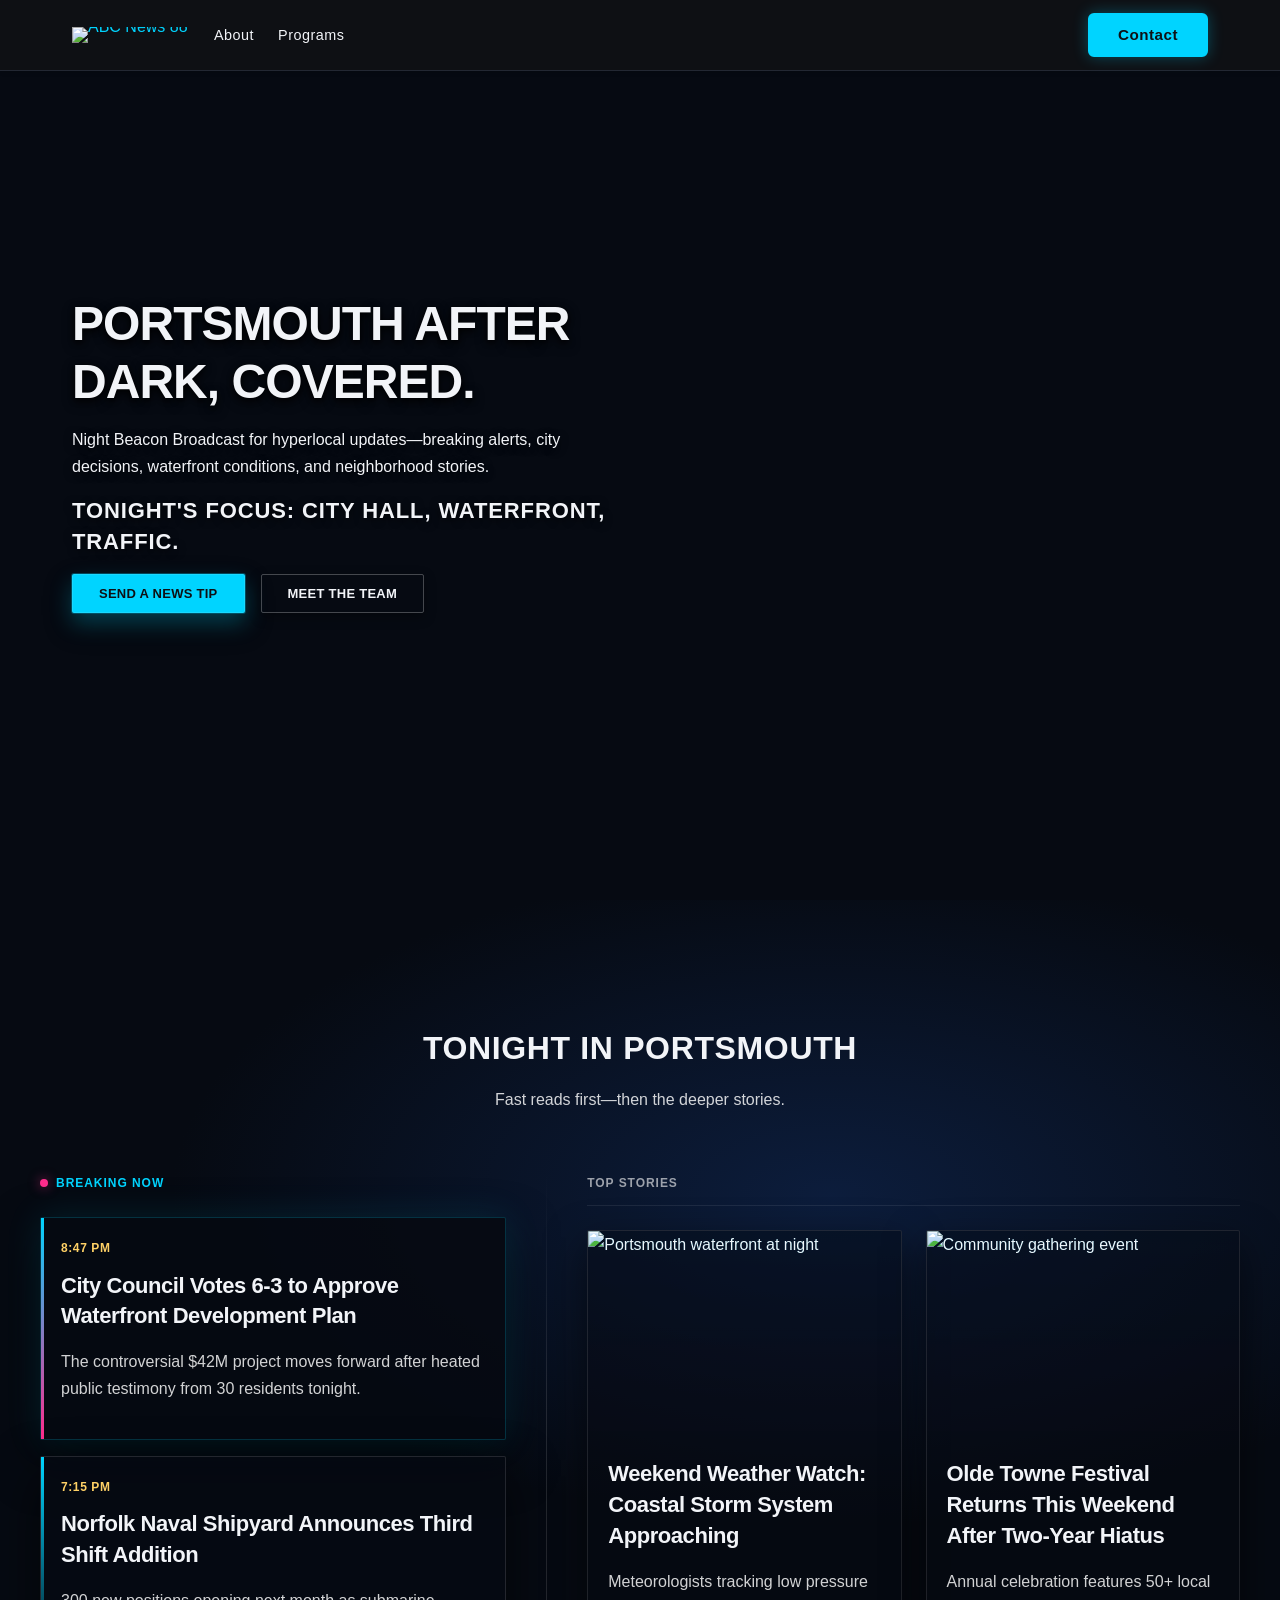
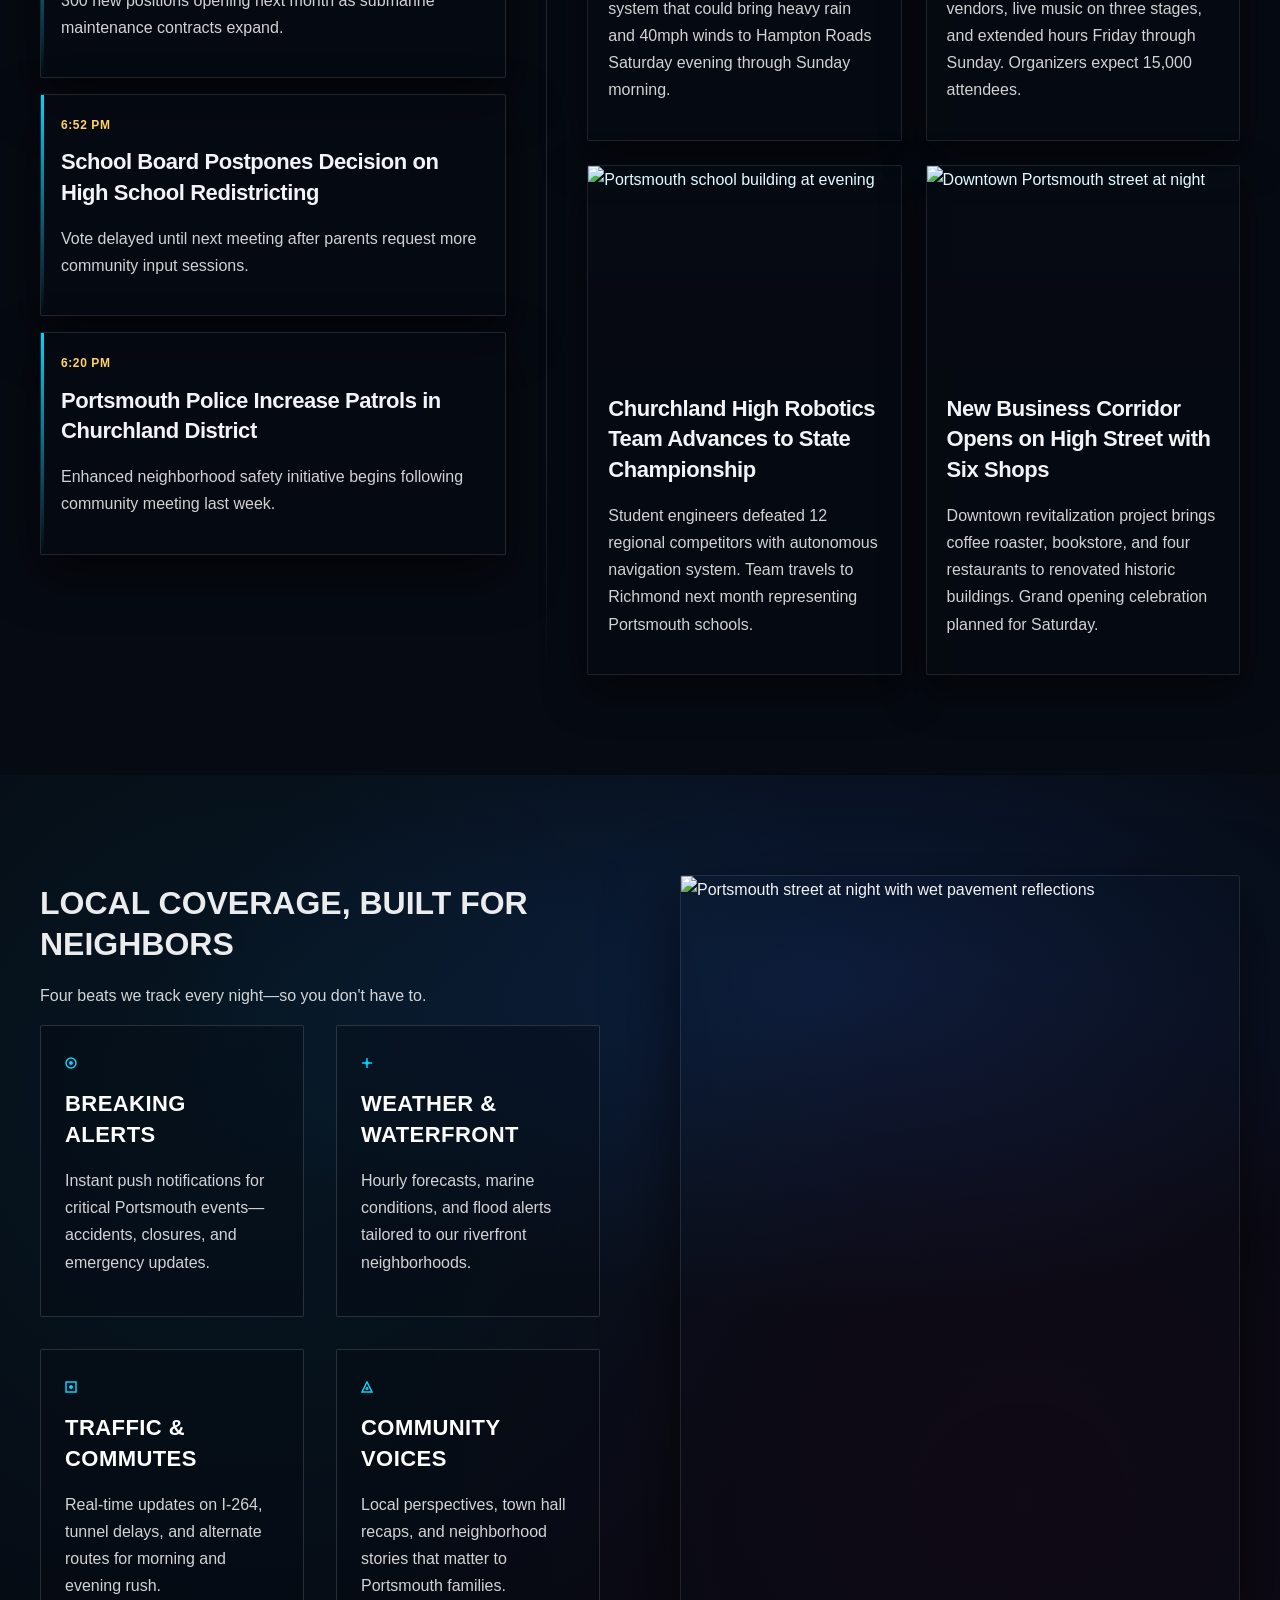
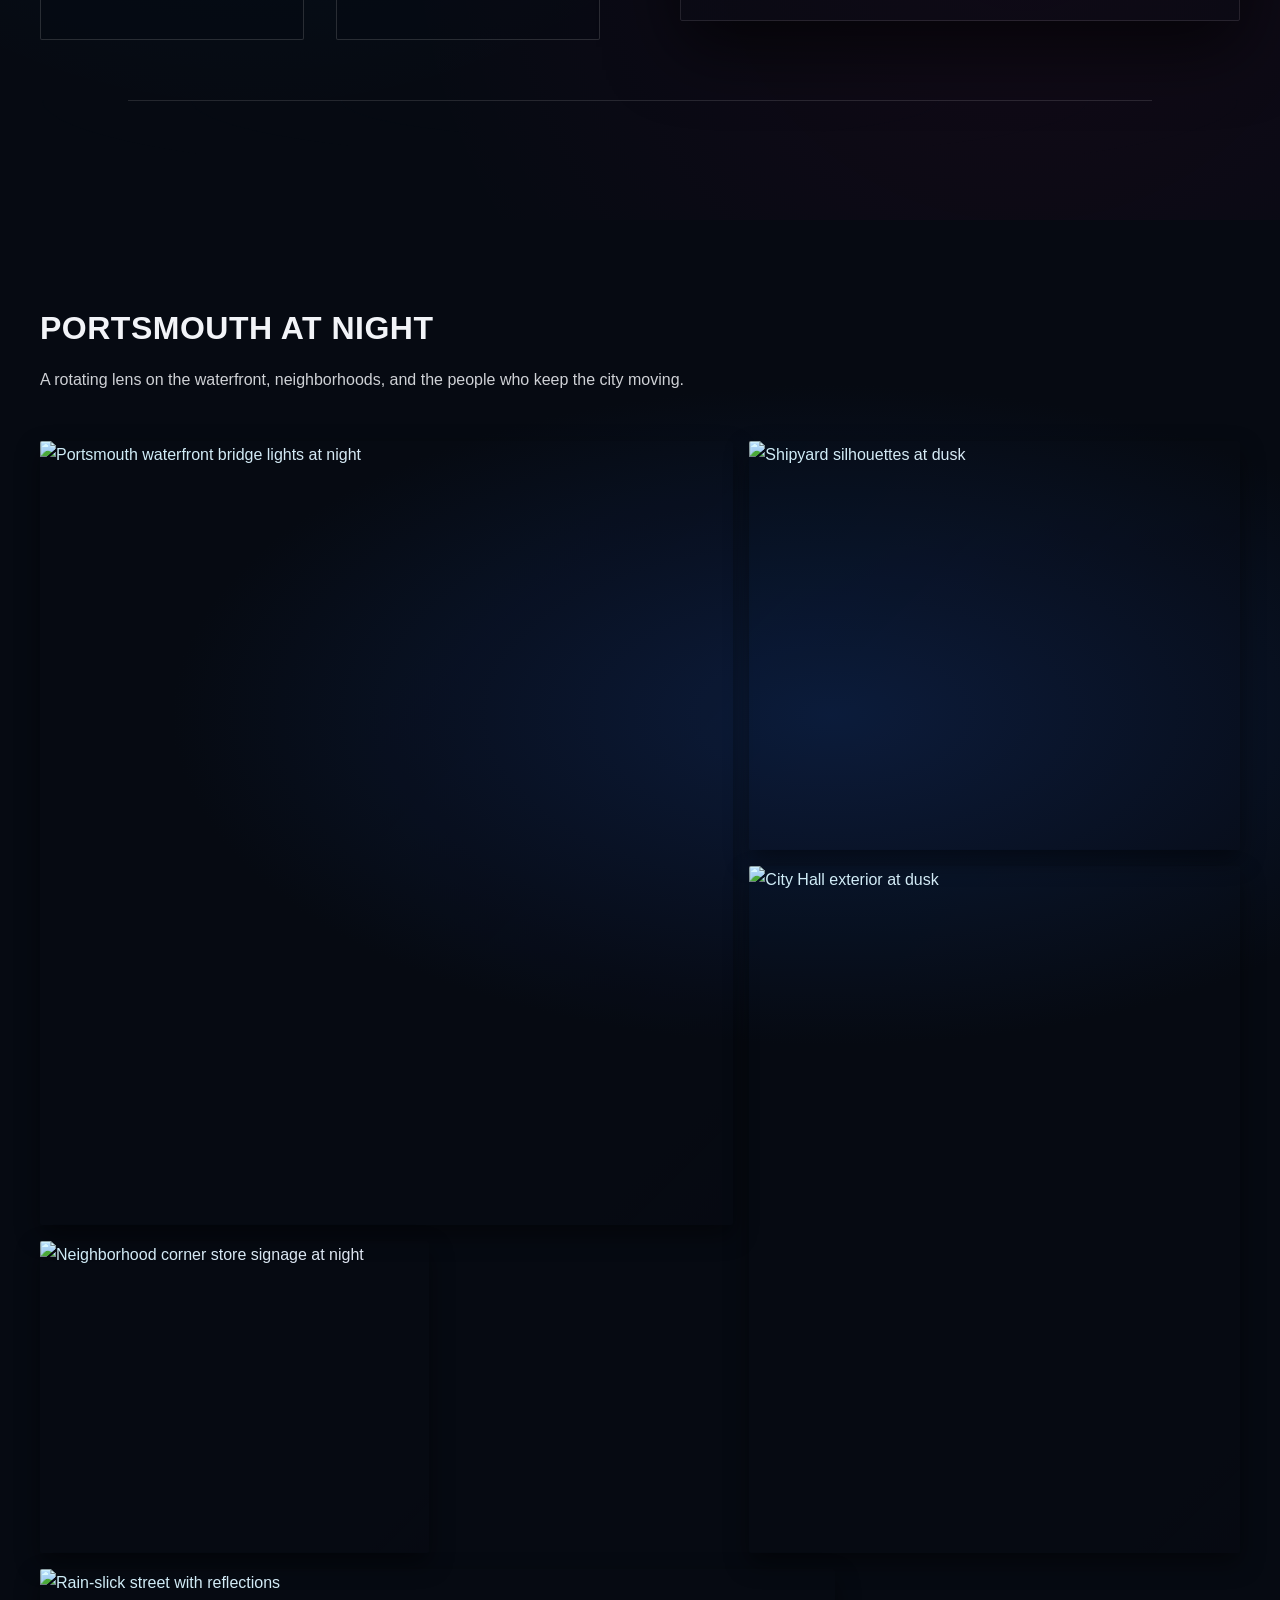
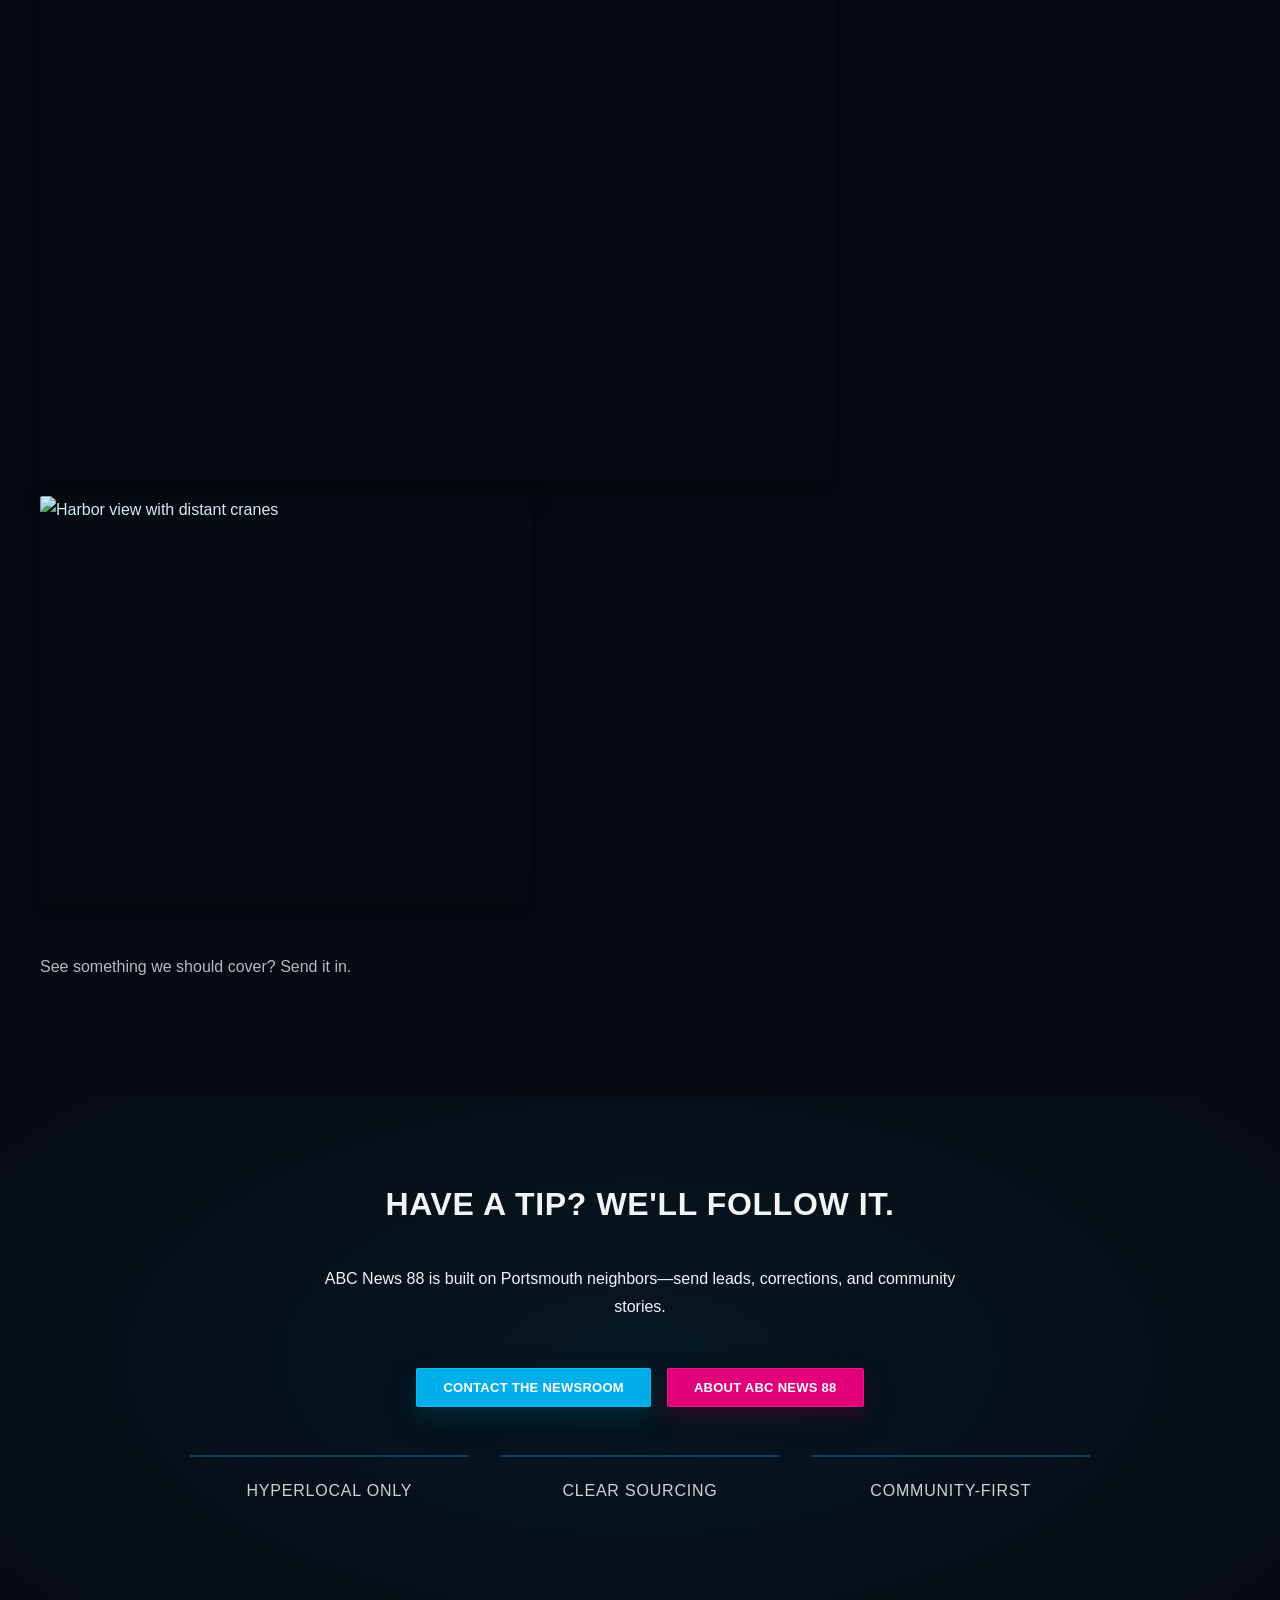
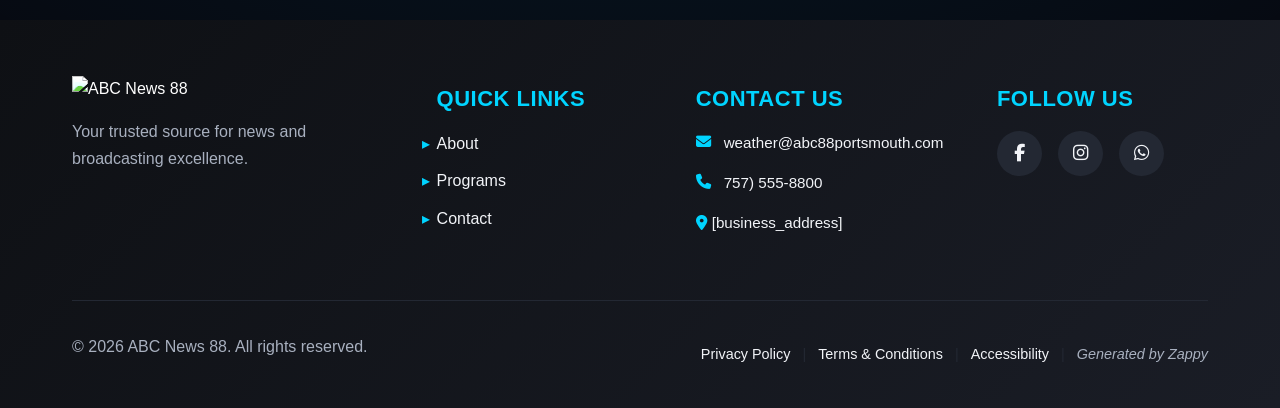
==== commit e0631eb4: "Background sync: Progressive GitHub Sync" ====
--- a/public/index.html
+++ b/public/index.html
@@ -1 +1 @@
-<!doctype html><html dir="ltr" lang="en"><head><meta charset="UTF-8"><meta content="width=device-width,initial-scale=1" name="viewport"><meta content="index, follow" name="robots"><title>Portsmouth&#39;s Most Trusted Live News Broadcast — ABC News 88</title><meta content="ABC News 88 delivers hyperlocal news broadcasting exclusively for Portsmouth, Virginia. Stay informed with live coverage, community stories, and breaking news that matters to you." name="description"><meta content="abc news broadcasters, live news broadcast, Portsmouth Virginia news, local news broadcasting, hyperlocal news" name="keywords"><script>!function(){"use strict";var t="d4d39239-c4d9-41a5-8661-56b0d138c3ee",e="https://api.zappy5.com/api/analytics/track",a=18e5,n=2592e6,o=!0,i=!0,r=!0;var s=function(){var e="zappy_visitor_"+t,a=null;try{if(a=localStorage.getItem(e)){var o=JSON.parse(a),i=Date.now();if(i-o.created<n)return o.lastSeen=i,localStorage.setItem(e,JSON.stringify(o)),o.id}}catch(t){console.warn("Zappy Analytics: LocalStorage not available")}var r="zv_"+Date.now()+"_"+Math.random().toString(36).substr(2,9);try{localStorage.setItem(e,JSON.stringify({id:r,created:Date.now(),lastSeen:Date.now()}))}catch(t){}return r}(),c=function(){var e="zappy_session_"+t,n=null;try{if(n=sessionStorage.getItem(e)){var o=JSON.parse(n),i=Date.now();if(i-o.timestamp<a)return o.timestamp=i,sessionStorage.setItem(e,JSON.stringify(o)),o.id}}catch(t){console.warn("Zappy Analytics: SessionStorage not available")}var r="zs_"+Date.now()+"_"+Math.random().toString(36).substr(2,9);try{sessionStorage.setItem(e,JSON.stringify({id:r,timestamp:Date.now()}))}catch(t){}return r}();function l(a,n){n=n||{};var o={website_id:t,event_type:a,page_path:window.location.pathname,referrer:document.referrer||"direct",visitor_id:s,session_id:c,metadata:n};if(navigator.sendBeacon){var i=new Blob([JSON.stringify(o)],{type:"application/json"});navigator.sendBeacon(e,i)}else fetch(e,{method:"POST",headers:{"Content-Type":"application/json"},body:JSON.stringify(o),keepalive:!0}).catch(function(t){console.warn("Zappy Analytics: Failed to track event",t)})}o&&l("pageview",{title:document.title,url:window.location.href}),i&&document.addEventListener("click",function(t){var e=t.target;if("BUTTON"===e.tagName||e.closest("button")){var a="BUTTON"===e.tagName?e:e.closest("button");l("click",{element:"button",text:a.textContent.trim().substring(0,100),id:a.id||null,class:a.className||null})}else if("A"===e.tagName||e.closest("a")){var n="A"===e.tagName?e:e.closest("a");l("navigation",{element:"link",text:n.textContent.trim().substring(0,100),href:n.href,external:n.hostname!==window.location.hostname})}},!0),r&&document.addEventListener("submit",function(t){var e=t.target;l("form_submit",{form_id:e.id||null,form_name:e.name||null,form_action:e.action||null,form_method:e.method||"GET"})},!0);var d=Date.now();window.addEventListener("beforeunload",function(){l("page_unload",{time_on_page:Math.floor((Date.now()-d)/1e3),page_path:window.location.pathname})}),window.zappyAnalytics={track:l,getVisitorId:function(){return s},getSessionId:function(){return c}}}()</script><meta content="Portsmouth's Most Trusted Live News Broadcast — ABC News 88" property="og:title"><meta content="ABC News 88 delivers hyperlocal news broadcasting exclusively for Portsmouth, Virginia. Stay informed with live coverage, community stories, and breaking news that matters to you." property="og:description"><meta content="website" property="og:type"><meta content="en_US" property="og:locale"><meta content="summary_large_image" name="twitter:card"><meta content="Portsmouth's Most Trusted Live News Broadcast — ABC News 88" name="twitter:title"><meta content="ABC News 88 delivers hyperlocal news broadcasting exclusively for Portsmouth, Virginia. Stay informed with live coverage, community stories, and breaking news that matters to you." name="twitter:description"><link href="https://cdnjs.cloudflare.com/ajax/libs/font-awesome/6.4.0/css/all.min.css" rel="stylesheet"><link href="/assets/favicon.ico" rel="icon" type="image/x-icon"><link href="/assets/favicon-16x16.png" rel="icon" type="image/png" sizes="16x16"><link href="/assets/favicon-32x32.png" rel="icon" type="image/png" sizes="32x32"><link href="/assets/favicon-48x48.png" rel="icon" type="image/png" sizes="48x48"><link href="/assets/favicon-192x192.png" rel="icon" type="image/png" sizes="192x192"><link href="/assets/favicon-512x512.png" rel="icon" type="image/png" sizes="512x512"><link href="/assets/apple-touch-icon.png" rel="apple-touch-icon"><link href="https://cdn.jsdelivr.net/npm/vanilla-cookieconsent@3/dist/cookieconsent.css" rel="stylesheet"><script src="https://cdn.jsdelivr.net/npm/vanilla-cookieconsent@3/dist/cookieconsent.umd.js"></script><script src="https://cdn.jsdelivr.net/gh/mickidum/acc_toolbar/acctoolbar/acctoolbar.min.js"></script><link href="/styles.css" rel="stylesheet"><style id="zappy-dropdown-submenu-styles">#navMenu li:has(.sub-menu),.nav-menu li:has(.sub-menu),.navbar li:has(.sub-menu),nav li:has(.sub-menu){position:relative}#navMenu .sub-menu,.nav-menu .sub-menu,.navbar .sub-menu,nav .sub-menu{display:block!important;position:absolute!important;top:100%;left:0;min-width:220px;background:#fff;border-radius:8px;box-shadow:0 8px 25px rgba(0,0,0,.15);padding:8px 0;opacity:0;visibility:hidden;transform:translateY(10px);transition:all .3s ease;z-index:1000;list-style:none;pointer-events:none}#navMenu li:hover>.sub-menu,.nav-menu li:hover>.sub-menu,.navbar li:hover>.sub-menu,nav li:hover>.sub-menu{opacity:1!important;visibility:visible!important;transform:translateY(0)!important;pointer-events:auto!important}.sub-menu li{list-style:none;margin:0;padding:0}.sub-menu a{display:block!important;padding:10px 16px!important;color:#333!important;font-weight:500;text-decoration:none;white-space:nowrap;transition:background-color .2s}.sub-menu a:hover{background-color:#f5f5f5}[dir=rtl] .nav-menu .sub-menu,[dir=rtl] .navbar .sub-menu,[dir=rtl] nav .sub-menu,html[lang=ar] .nav-menu .sub-menu,html[lang=ar] .navbar .sub-menu,html[lang=ar] nav .sub-menu,html[lang=he] .nav-menu .sub-menu,html[lang=he] .navbar .sub-menu,html[lang=he] nav .sub-menu{left:auto!important;right:0!important}.sub-menu:empty,.sub-menu:not(:has(li)),.sub-menu:not(:has(li:not(.zappy-hidden-menu-item))){display:none!important;opacity:0!important;visibility:hidden!important;pointer-events:none!important}li:has(.menu-group-title):hover>.sub-menu{opacity:1!important;visibility:visible!important;transform:translateY(0)!important;pointer-events:auto!important}#navMenu>li>.menu-group-title,.nav-menu>li>.menu-group-title{display:inline-block;padding:.5rem 1rem;cursor:default;user-select:none}@media (max-width:768px){#navMenu .sub-menu,.nav-menu .sub-menu,.navbar .sub-menu,nav .sub-menu{position:static!important;transform:none!important;box-shadow:none!important;background:0 0!important;max-height:0;overflow:hidden;opacity:0;visibility:hidden;transition:max-height .3s ease,opacity .3s ease;padding:0!important;border-radius:0!important}.sub-menu.mobile-expanded{max-height:500px!important;opacity:1!important;visibility:visible!important;padding:8px 0 8px 16px!important}[dir=rtl] .sub-menu.mobile-expanded,html[lang=he] .sub-menu.mobile-expanded{padding:8px 16px 8px 0!important}#navMenu li:hover>.sub-menu,.nav-menu li:hover>.sub-menu,.navbar li:hover>.sub-menu,nav li:hover>.sub-menu{opacity:0;visibility:hidden;pointer-events:none}#navMenu li>.sub-menu.mobile-expanded,.nav-menu li>.sub-menu.mobile-expanded,.navbar li>.sub-menu.mobile-expanded,nav li>.sub-menu.mobile-expanded{opacity:1!important;visibility:visible!important;pointer-events:auto!important}#navMenu li:has(.sub-menu),.nav-menu li:has(.sub-menu),.navbar li:has(.sub-menu),nav li:has(.sub-menu){display:flex!important;flex-wrap:wrap!important;align-items:center!important;position:relative!important;min-height:44px!important}#navMenu li:has(.sub-menu)>a,.nav-menu li:has(.sub-menu)>a,.navbar li:has(.sub-menu)>a,nav li:has(.sub-menu)>a{flex:1!important;min-width:0!important}#navMenu li:has(.sub-menu)>.menu-group-title,.nav-menu li:has(.sub-menu)>.menu-group-title,.navbar li:has(.sub-menu)>.menu-group-title,nav li:has(.sub-menu)>.menu-group-title{flex:1!important;min-width:0!important;padding:0!important;line-height:inherit!important}#navMenu li:has(.sub-menu)>.sub-menu,.nav-menu li:has(.sub-menu)>.sub-menu,.navbar li:has(.sub-menu)>.sub-menu,nav li:has(.sub-menu)>.sub-menu{flex-basis:100%!important;width:100%!important}#navMenu li:has(.sub-menu)>a [class*=arrow],#navMenu li:has(.sub-menu)>a [class*=chevron],.nav-menu li:has(.sub-menu)>a .fa-angle-down,.nav-menu li:has(.sub-menu)>a .fa-chevron-down,.nav-menu li:has(.sub-menu)>a [class*=arrow],.nav-menu li:has(.sub-menu)>a [class*=chevron],nav li:has(.sub-menu)>a [class*=arrow],nav li:has(.sub-menu)>a [class*=chevron]{display:none!important;visibility:hidden!important}.mobile-submenu-toggle{display:flex!important;align-items:center!important;justify-content:center!important;width:44px!important;height:auto!important;background:0 0!important;border:none!important;cursor:pointer!important;color:var(--text-dark)!important;position:static!important;flex-shrink:0!important;align-self:stretch!important;z-index:2!important;padding:0!important;margin:0!important}.mobile-submenu-toggle::after{content:''!important;width:0!important;height:0!important;border-left:6px solid transparent!important;border-right:6px solid transparent!important;border-top:7px solid currentColor!important;transition:transform .3s ease!important}.mobile-submenu-toggle.expanded::after{transform:rotate(180deg)!important}.sub-menu a{padding:10px 0!important;display:block!important;color:var(--text-dark)!important}.navbar .sub-menu li a,.zappy-products-dropdown .sub-menu a,nav.navbar .sub-menu li a{color:var(--text-dark)!important}}@media (min-width:769px){.mobile-submenu-toggle{display:none!important}}</style><style id="zappy-widget-visibility">#mic-access-tool-box,#mic-access-tool-general-button,#mic-init-access-tool #mic-access-tool-box,#mic-init-access-tool #mic-access-tool-general-button,#mic-init-access-tool .mic-access-tool-general-button,._access-icon,._access-menu,.mic-access-tool-box,.mic-access-tool-general-button,div[id*=mic-access-tool-box]{display:none!important;visibility:hidden!important;opacity:0!important;pointer-events:none!important}</style></head><body><nav class="navbar"><button aria-label="Menu" class="mobile-toggle" id="mobileToggle"><svg viewBox="0 0 24 24" height="24" width="24" fill="none" class="hamburger-icon"><path d="M3 12h18M3 6h18M3 18h18" stroke="currentColor" stroke-width="2" stroke-linecap="round"></path></svg><svg viewBox="0 0 24 24" height="24" width="24" fill="none" class="close-icon" style="display:none"><path d="M18 6L6 18M6 6l12 12" stroke="currentColor" stroke-width="2" stroke-linecap="round"></path></svg></button><button aria-label="Call" class="phone-header-btn"><svg viewBox="0 0 24 24" height="20" width="20" fill="currentColor"><path d="M22 16.92v3a2 2 0 0 1-2.18 2 19.79 19.79 0 0 1-8.63-3.07 19.5 19.5 0 0 1-6-6 19.79 19.79 0 0 1-3.07-8.67A2 2 0 0 1 4.11 2h3a2 2 0 0 1 2 1.72 12.84 12.84 0 0 0 .7 2.81 2 2 0 0 1-.45 2.11L8.09 9.91a16 16 0 0 0 6 6l1.27-1.27a2 2 0 0 1 2.11-.45 12.84 12.84 0 0 0 2.81.7A2 2 0 0 1 22 16.92z"></path></svg></button><div class="nav-container"><div class="nav-brand"><a href="/" class="logo-link"><img alt="ABC News 88" src="/assets/business-logo.webp" class="logo"></a></div><ul class="nav-menu" id="navMenu"><li><a href="/about">About</a></li><li><a href="/programs">Programs</a></li></ul><div class="nav-cta-container"><a href="/contact" class="nav-cta-btn">Contact</a></div></div></nav><main><section class="home-hero-section" data-layout-spec="Home-hero" data-hero-type="fullscreen-scrim"><div class="home-hero-section__background"><img alt="Portsmouth Virginia waterfront at night with bridge lights and shipyard" src="/assets/site-home-hero-bg.webp" data-context="Cinematic night waterfront scene of Portsmouth Virginia with illuminated bridge lights reflecting on dark water, shipyard silhouettes in background, dramatic urban skyline with industrial maritime elements, moody atmospheric lighting with cyan and graphite color grading, professional broadcast quality photography" data-placeholder="home-hero-bg" height="1080" width="1920" class="home-hero-section__bg-image" data-hero-bg="true" data-preserve-bg="0"></div><div class="home-hero-section__scrim" aria-hidden="true"></div><div class="home-hero-section__content-wrapper"><div class="home-hero-section__content"><h1 class="home-hero-section__headline">Portsmouth After Dark, Covered.</h1><p class="home-hero-section__dek">Night Beacon Broadcast for hyperlocal updates—breaking alerts, city decisions, waterfront conditions, and neighborhood stories.</p><h3 class="home-hero-section__tonight">Tonight's focus: City Hall, Waterfront, Traffic.</h3><div class="home-hero-section__cta-group"><a href="/contact" class="home-hero-section__cta home-hero-section__cta--primary">Send a News Tip</a><a href="/about" class="home-hero-section__cta home-hero-section__cta--secondary">Meet the Team</a></div></div></div></section><section class="home-highlights-section" data-layout-spec="Home-highlights"><div class="home-highlights-container"><div class="home-highlights-header"><h2>Tonight in Portsmouth</h2><p class="home-highlights-intro">Fast reads first—then the deeper stories.</p></div><div class="home-highlights-grid"><div class="home-highlights-breaking-rail"><div class="home-highlights-breaking-label"><span class="home-highlights-live-indicator"></span><span>Breaking Now</span></div><article class="home-highlights-breaking-card home-highlights-breaking-dominant"><div class="home-highlights-timestamp">8:47 PM</div><h3>City Council Votes 6-3 to Approve Waterfront Development Plan</h3><p>The controversial $42M project moves forward after heated public testimony from 30 residents tonight.</p></article><article class="home-highlights-breaking-card"><div class="home-highlights-timestamp">7:15 PM</div><h3>Norfolk Naval Shipyard Announces Third Shift Addition</h3><p>300 new positions opening next month as submarine maintenance contracts expand.</p></article><article class="home-highlights-breaking-card"><div class="home-highlights-timestamp">6:52 PM</div><h3>School Board Postpones Decision on High School Redistricting</h3><p>Vote delayed until next meeting after parents request more community input sessions.</p></article><article class="home-highlights-breaking-card"><div class="home-highlights-timestamp">6:20 PM</div><h3>Portsmouth Police Increase Patrols in Churchland District</h3><p>Enhanced neighborhood safety initiative begins following community meeting last week.</p></article></div><div class="home-highlights-divider-rule"></div><div class="home-highlights-top-stories"><div class="home-highlights-stories-label">Top Stories</div><div class="home-highlights-stories-grid"><article class="home-highlights-story-card"><div class="home-highlights-story-image"><img alt="Portsmouth waterfront at night" src="/assets/site-home-highlights-image-1.webp" data-context="Night scene of Portsmouth Virginia waterfront with city lights reflecting on water, dramatic cloudy evening sky, cinematic news broadcast photography with duotone cyan and magenta color treatment" data-placeholder="home-highlights-image-1" height="300" width="400"><div class="home-highlights-story-overlay"></div></div><div class="home-highlights-story-content"><h3>Weekend Weather Watch: Coastal Storm System Approaching</h3><p>Meteorologists tracking low pressure system that could bring heavy rain and 40mph winds to Hampton Roads Saturday evening through Sunday morning.</p></div></article><article class="home-highlights-story-card"><div class="home-highlights-story-image"><img alt="Community gathering event" src="/assets/site-home-highlights-image-2.webp" data-context="Portsmouth Virginia community event with diverse residents gathering outdoors at night, string lights overhead, local festival atmosphere, cinematic news photography with duotone cyan magenta treatment" data-placeholder="home-highlights-image-2" height="300" width="400"><div class="home-highlights-story-overlay"></div></div><div class="home-highlights-story-content"><h3>Olde Towne Festival Returns This Weekend After Two-Year Hiatus</h3><p>Annual celebration features 50+ local vendors, live music on three stages, and extended hours Friday through Sunday. Organizers expect 15,000 attendees.</p></div></article><article class="home-highlights-story-card"><div class="home-highlights-story-image"><img alt="Portsmouth school building at evening" src="/assets/site-home-highlights-image-3.webp" data-context="Portsmouth Virginia school building exterior at dusk with lights on inside classrooms, students visible through windows, cinematic news broadcast photography with duotone cyan magenta color grading" data-placeholder="home-highlights-image-3" height="300" width="400"><div class="home-highlights-story-overlay"></div></div><div class="home-highlights-story-content"><h3>Churchland High Robotics Team Advances to State Championship</h3><p>Student engineers defeated 12 regional competitors with autonomous navigation system. Team travels to Richmond next month representing Portsmouth schools.</p></div></article><article class="home-highlights-story-card"><div class="home-highlights-story-image"><img alt="Downtown Portsmouth street at night" src="/assets/site-home-highlights-image-4.webp" data-context="Portsmouth Virginia downtown street scene at night showing local businesses with neon signs, pedestrians walking, urban neighborhood atmosphere, cinematic news photography duotone cyan magenta treatment" data-placeholder="home-highlights-image-4" height="300" width="400"><div class="home-highlights-story-overlay"></div></div><div class="home-highlights-story-content"><h3>New Business Corridor Opens on High Street with Six Shops</h3><p>Downtown revitalization project brings coffee roaster, bookstore, and four restaurants to renovated historic buildings. Grand opening celebration planned for Saturday.</p></div></article></div></div></div></div><div class="home-highlights-divider-wrapper"><svg viewBox="0 0 1200 60" aria-hidden="true" xmlns="http://www.w3.org/2000/svg" preserveAspectRatio="none"><defs><linearGradient id="home-highlights-wave-gradient" x1="0%" x2="100%" y1="0%" y2="0%"><stop offset="0%" style="stop-color:#00D4FF;stop-opacity:0.9"></stop><stop offset="40%" style="stop-color:#00D4FF;stop-opacity:0.6"></stop><stop offset="100%" style="stop-color:#00D4FF;stop-opacity:0.2"></stop></linearGradient></defs><path d="M0,60 L0,45 Q20,42 40,48 T80,46 Q100,50 120,44 T160,48 Q180,45 200,50 T240,47 Q260,51 280,46 T320,49 Q340,46 360,51 T400,48 Q420,52 440,47 T480,50 Q500,48 520,52 T560,49 Q580,53 600,50 T640,52 Q660,50 680,54 T720,52 Q740,55 760,52 T800,54 Q820,52 840,55 T880,53 Q900,56 920,54 T960,55 Q980,54 1000,56 T1040,55 Q1060,57 1080,55 T1120,56 Q1140,55 1160,57 T1200,56 L1200,60 Z" fill="#060A12"></path></svg></div></section><section class="home-services-section" data-layout-spec="Home-services"><div class="home-services-container"><div class="home-services-content-column"><h2>Local Coverage, Built for Neighbors</h2><p class="home-services-intro">Four beats we track every night—so you don't have to.</p><div class="home-services-grid"><div class="home-services-tile"><div class="home-services-tile-marker"><svg viewBox="0 0 12 12" aria-hidden="true" xmlns="http://www.w3.org/2000/svg" height="12" width="12"><circle cx="6" cy="6" fill="none" r="5" stroke="currentColor" stroke-width="1.5"></circle><circle cx="6" cy="6" fill="currentColor" r="2"></circle></svg></div><h3>Breaking Alerts</h3><p>Instant push notifications for critical Portsmouth events—accidents, closures, and emergency updates.</p></div><div class="home-services-tile"><div class="home-services-tile-marker"><svg viewBox="0 0 12 12" aria-hidden="true" xmlns="http://www.w3.org/2000/svg" height="12" width="12"><path d="M1 6h10M6 1v10" fill="none" stroke="currentColor" stroke-width="1.5"></path><circle cx="6" cy="6" fill="currentColor" r="2"></circle></svg></div><h3>Weather &amp; Waterfront</h3><p>Hourly forecasts, marine conditions, and flood alerts tailored to our riverfront neighborhoods.</p></div><div class="home-services-tile"><div class="home-services-tile-marker"><svg viewBox="0 0 12 12" aria-hidden="true" xmlns="http://www.w3.org/2000/svg" height="12" width="12"><rect fill="none" height="10" stroke="currentColor" stroke-width="1.5" width="10" x="1" y="1"></rect><circle cx="6" cy="6" fill="currentColor" r="2"></circle></svg></div><h3>Traffic &amp; Commutes</h3><p>Real-time updates on I-264, tunnel delays, and alternate routes for morning and evening rush.</p></div><div class="home-services-tile"><div class="home-services-tile-marker"><svg viewBox="0 0 12 12" aria-hidden="true" xmlns="http://www.w3.org/2000/svg" height="12" width="12"><path d="M6 1L11 11H1L6 1z" fill="none" stroke="currentColor" stroke-width="1.5"></path><circle cx="6" cy="7.5" fill="currentColor" r="1.5"></circle></svg></div><h3>Community Voices</h3><p>Local perspectives, town hall recaps, and neighborhood stories that matter to Portsmouth families.</p></div></div></div><div class="home-services-image-column"><div class="home-services-image-panel"><img alt="Portsmouth street at night with wet pavement reflections" src="/assets/site-home-services-image-1.webp" data-context="Cinematic night photograph of a Portsmouth Virginia street scene with wet pavement reflecting streetlights and neon signs, moody atmospheric lighting with rain-slicked roads creating dramatic reflections, urban journalism aesthetic, high contrast dark tones with warm amber and cool blue light streaks, empty street corner with traffic lights glowing, photojournalistic style capturing the quiet pulse of a local news beat after dark" data-placeholder="home-services-image-1" height="800" width="600"></div></div></div><div class="home-services-divider-wrapper"><div class="home-services-divider-rule"></div><svg viewBox="0 0 1200 120" aria-hidden="true" xmlns="http://www.w3.org/2000/svg" preserveAspectRatio="none" class="home-services-divider-sonar"><defs><radialGradient cx="50%" cy="0%" id="sonarGradient" r="100%"><stop offset="0%" style="stop-color:rgba(0,174,234,0.12);stop-opacity:1"></stop><stop offset="50%" style="stop-color:rgba(0,174,234,0.06);stop-opacity:1"></stop><stop offset="100%" style="stop-color:rgba(0,174,234,0)"></stop></radialGradient></defs><ellipse cx="600" cy="0" fill="none" opacity="0.4" rx="280" ry="40" stroke="url(#sonarGradient)" stroke-width="1"></ellipse><ellipse cx="600" cy="0" fill="none" opacity="0.3" rx="420" ry="60" stroke="url(#sonarGradient)" stroke-width="1"></ellipse><ellipse cx="600" cy="0" fill="none" opacity="0.2" rx="560" ry="80" stroke="url(#sonarGradient)" stroke-width="1"></ellipse><ellipse cx="600" cy="0" fill="none" opacity="0.1" rx="700" ry="100" stroke="url(#sonarGradient)" stroke-width="1"></ellipse></svg></div></section><section class="home-gallery-section" data-layout-spec="Home-gallery"><div class="home-gallery-container"><div class="home-gallery-header"><h2>Portsmouth at Night</h2><p>A rotating lens on the waterfront, neighborhoods, and the people who keep the city moving.</p></div><div class="home-gallery-grid"><div class="home-gallery-item home-gallery-item-large"><div class="home-gallery-image-wrapper"><img alt="Portsmouth waterfront bridge lights at night" src="/assets/site-home-gallery-image-1.webp" data-context="Cinematic night photograph of Portsmouth Virginia waterfront bridge illuminated with dramatic blue and pink neon lights reflecting on dark water, urban broadcast news aesthetic, high contrast, moody atmosphere" data-placeholder="home-gallery-image-1" height="600" width="800"><div class="home-gallery-duotone-overlay"></div></div></div><div class="home-gallery-item home-gallery-item-medium"><div class="home-gallery-image-wrapper"><img alt="Shipyard silhouettes at dusk" src="/assets/site-home-gallery-image-2.webp" data-context="Dark silhouette of Portsmouth Virginia shipyard with industrial cranes against twilight sky, dramatic backlighting, news documentary style, high contrast shadows" data-placeholder="home-gallery-image-2" height="500" width="600"><div class="home-gallery-duotone-overlay"></div></div></div><div class="home-gallery-item home-gallery-item-tall"><div class="home-gallery-image-wrapper"><img alt="City Hall exterior at dusk" src="/assets/site-home-gallery-image-3.webp" data-context="Portsmouth Virginia City Hall exterior at dusk with warm interior lights glowing through windows, architectural photography, civic building, broadcast news establishing shot" data-placeholder="home-gallery-image-3" height="700" width="500"><div class="home-gallery-duotone-overlay"></div></div></div><div class="home-gallery-item home-gallery-item-small"><div class="home-gallery-image-wrapper"><img alt="Neighborhood corner store signage at night" src="/assets/site-home-gallery-image-4.webp" data-context="Portsmouth Virginia neighborhood corner store with vintage neon signage glowing at night, local community business, urban documentary photography, warm nostalgic lighting" data-placeholder="home-gallery-image-4" height="400" width="500"><div class="home-gallery-duotone-overlay"></div></div></div><div class="home-gallery-item home-gallery-item-wide"><div class="home-gallery-image-wrapper"><img alt="Rain-slick street with reflections" src="/assets/site-home-gallery-image-5.webp" data-context="Rain-slick Portsmouth Virginia street at night with vibrant neon reflections in wet pavement, urban cinematography, moody atmospheric lighting, broadcast news b-roll aesthetic" data-placeholder="home-gallery-image-5" height="450" width="700"><div class="home-gallery-duotone-overlay"></div></div></div><div class="home-gallery-item home-gallery-item-medium"><div class="home-gallery-image-wrapper"><img alt="Harbor view with distant cranes" src="/assets/site-home-gallery-image-6.webp" data-context="Portsmouth Virginia harbor view at night with distant industrial cranes silhouetted against dark blue sky, maritime industrial scene, wide establishing shot for news broadcast" data-placeholder="home-gallery-image-6" height="500" width="600"><div class="home-gallery-duotone-overlay"></div></div></div></div><div class="home-gallery-footer"><p>See something we should cover? Send it in.</p></div></div><div class="home-gallery-divider-wrapper"><svg viewBox="0 0 1200 100" aria-hidden="true" xmlns="http://www.w3.org/2000/svg" preserveAspectRatio="none"><path d="M0,100 L0,65 L60,65 L60,50 L120,50 L120,60 L180,60 L180,45 L240,45 L240,55 L300,55 L300,40 L360,40 L360,50 L420,50 L420,35 L480,35 L480,45 L540,45 L540,55 L600,55 L600,40 L660,40 L660,50 L720,50 L720,60 L780,60 L780,45 L840,45 L840,55 L900,55 L900,40 L960,40 L960,50 L1020,50 L1020,60 L1080,60 L1080,45 L1140,45 L1140,55 L1200,55 L1200,100 Z" fill="#060A12"></path></svg></div></section><section class="home-cta-section" data-layout-spec="Home-cta"><div class="home-cta-container"><div class="home-cta-content"><h2>Have a Tip? We'll Follow It.</h2><p>ABC News 88 is built on Portsmouth neighbors—send leads, corrections, and community stories.</p><div class="home-cta-buttons"><a href="/contact" class="btn-primary">Contact the Newsroom</a><a href="/about" class="btn-secondary">About ABC News 88</a></div></div><div class="home-cta-reassurance"><div class="home-cta-reassurance-item"><p>Hyperlocal only</p></div><div class="home-cta-reassurance-item"><p>Clear sourcing</p></div><div class="home-cta-reassurance-item"><p>Community-first</p></div></div></div></section></main><footer class="site-footer"><div class="footer-container"><div class="footer-top"><div class="footer-column footer-company"><img alt="ABC News 88" src="/assets/business-logo.webp" class="logo"><p class="footer-tagline">Your trusted source for news and broadcasting excellence.</p></div><div class="footer-column footer-links"><h3 class="footer-heading">Quick Links</h3><ul class="footer-nav"><li><a href="/about">About</a></li><li><a href="/programs">Programs</a></li><li><a href="/contact">Contact</a></li></ul></div><div class="footer-column footer-contact"><h3 class="footer-heading">Contact Us</h3><ul class="contact-list"><li><i class="fas fa-envelope"></i><a href="mailto:<br>">weather@abc88portsmouth.com</a></li><li><i class="fas fa-phone"></i><a href="tel:<br>"><br></a></li><li><a href="/"><i class="fas fa-map-marker-alt"></i><span>[business_address]</span></a></li></ul></div><div class="footer-column footer-social"><h3 class="footer-heading">Follow Us</h3><div class="social-links"><a href="[facebook_handle]" aria-label="Facebook"><i class="fab fa-facebook-f"></i></a><a href="[instagram_handle]" aria-label="Instagram"><i class="fab fa-instagram"></i></a><a href="[whatsapp_handle]" aria-label="WhatsApp"><i class="fab fa-whatsapp"></i></a></div></div></div><div class="footer-bottom"><div class="footer-copyright"><p>© 2026 ABC News 88. All rights reserved.</p></div><div class="footer-legal"><a href="/privacy">Privacy Policy</a><span class="separator">|</span><a href="/terms">Terms &amp; Conditions</a><span class="separator">|</span><a href="/accessibility">Accessibility</a><span class="separator">|</span><a href="https://zappy5.com" class="zappy-attribution" target="_blank">Generated by Zappy</a></div></div></div></footer><a href="https://wa.me/[whatsapp_handle]" class="whatsapp-float" aria-label="WhatsApp"><i class="fab fa-whatsapp"></i></a><div data-integration="accessibility:toolbar"></div><script src="/script.js"></script><script id="zappy-mobile-submenu-script">!function(){function e(){if(window.innerWidth>768)return document.querySelectorAll(".mobile-submenu-toggle").forEach(function(e){e.remove()}),void document.querySelectorAll(".sub-menu.mobile-expanded").forEach(function(e){e.classList.remove("mobile-expanded")});document.querySelectorAll(".nav-menu li:has(.sub-menu), nav li:has(.sub-menu), .navbar li:has(.sub-menu), #navMenu li:has(.sub-menu)").forEach(function(e){if(!e.querySelector(".mobile-submenu-toggle")){var t=e.querySelector(".sub-menu"),n=e.querySelector(":scope > a");if(t&&n){var o=document.createElement("button");o.className="mobile-submenu-toggle",o.setAttribute("aria-label","Toggle submenu"),o.setAttribute("type","button"),n.insertAdjacentElement("afterend",o),o.addEventListener("click",function(e){e.preventDefault(),e.stopPropagation(),document.querySelectorAll(".sub-menu.mobile-expanded").forEach(function(e){if(e!==t){e.classList.remove("mobile-expanded");var n=e.parentElement.querySelector(".mobile-submenu-toggle");n&&n.classList.remove("expanded")}}),t.classList.toggle("mobile-expanded"),o.classList.toggle("expanded")})}}})}var t;"loading"===document.readyState?document.addEventListener("DOMContentLoaded",e):e(),window.addEventListener("resize",function(){clearTimeout(t),t=setTimeout(e,250)});var n=new MutationObserver(function(t){t.forEach(function(t){if("attributes"===t.type){var n=t.target;n.classList&&(n.classList.contains("active")||n.classList.contains("open"))&&setTimeout(e,100)}})});setTimeout(function(){document.querySelectorAll(".mobile-menu, .nav-menu, #navMenu, nav").forEach(function(e){n.observe(e,{attributes:!0,attributeFilter:["class","style"]})})},500)}()</script></body></html>+<!doctype html><html dir="ltr" lang="en"><head><meta charset="UTF-8"><meta content="width=device-width,initial-scale=1" name="viewport"><meta content="index, follow" name="robots"><title>Portsmouth&#39;s Most Trusted Live News Broadcast — ABC News 88</title><meta content="ABC News 88 delivers hyperlocal news broadcasting exclusively for Portsmouth, Virginia. Stay informed with live coverage, community stories, and breaking news that matters to you." name="description"><meta content="abc news broadcasters, live news broadcast, Portsmouth Virginia news, local news broadcasting, hyperlocal news" name="keywords"><script>!function(){"use strict";var t="d4d39239-c4d9-41a5-8661-56b0d138c3ee",e="https://api.zappy5.com/api/analytics/track",a=18e5,n=2592e6,o=!0,i=!0,r=!0;var s=function(){var e="zappy_visitor_"+t,a=null;try{if(a=localStorage.getItem(e)){var o=JSON.parse(a),i=Date.now();if(i-o.created<n)return o.lastSeen=i,localStorage.setItem(e,JSON.stringify(o)),o.id}}catch(t){console.warn("Zappy Analytics: LocalStorage not available")}var r="zv_"+Date.now()+"_"+Math.random().toString(36).substr(2,9);try{localStorage.setItem(e,JSON.stringify({id:r,created:Date.now(),lastSeen:Date.now()}))}catch(t){}return r}(),c=function(){var e="zappy_session_"+t,n=null;try{if(n=sessionStorage.getItem(e)){var o=JSON.parse(n),i=Date.now();if(i-o.timestamp<a)return o.timestamp=i,sessionStorage.setItem(e,JSON.stringify(o)),o.id}}catch(t){console.warn("Zappy Analytics: SessionStorage not available")}var r="zs_"+Date.now()+"_"+Math.random().toString(36).substr(2,9);try{sessionStorage.setItem(e,JSON.stringify({id:r,timestamp:Date.now()}))}catch(t){}return r}();function l(a,n){n=n||{};var o={website_id:t,event_type:a,page_path:window.location.pathname,referrer:document.referrer||"direct",visitor_id:s,session_id:c,metadata:n};if(navigator.sendBeacon){var i=new Blob([JSON.stringify(o)],{type:"application/json"});navigator.sendBeacon(e,i)}else fetch(e,{method:"POST",headers:{"Content-Type":"application/json"},body:JSON.stringify(o),keepalive:!0}).catch(function(t){console.warn("Zappy Analytics: Failed to track event",t)})}o&&l("pageview",{title:document.title,url:window.location.href}),i&&document.addEventListener("click",function(t){var e=t.target;if("BUTTON"===e.tagName||e.closest("button")){var a="BUTTON"===e.tagName?e:e.closest("button");l("click",{element:"button",text:a.textContent.trim().substring(0,100),id:a.id||null,class:a.className||null})}else if("A"===e.tagName||e.closest("a")){var n="A"===e.tagName?e:e.closest("a");l("navigation",{element:"link",text:n.textContent.trim().substring(0,100),href:n.href,external:n.hostname!==window.location.hostname})}},!0),r&&document.addEventListener("submit",function(t){var e=t.target;l("form_submit",{form_id:e.id||null,form_name:e.name||null,form_action:e.action||null,form_method:e.method||"GET"})},!0);var d=Date.now();window.addEventListener("beforeunload",function(){l("page_unload",{time_on_page:Math.floor((Date.now()-d)/1e3),page_path:window.location.pathname})}),window.zappyAnalytics={track:l,getVisitorId:function(){return s},getSessionId:function(){return c}}}()</script><meta content="Portsmouth's Most Trusted Live News Broadcast — ABC News 88" property="og:title"><meta content="ABC News 88 delivers hyperlocal news broadcasting exclusively for Portsmouth, Virginia. Stay informed with live coverage, community stories, and breaking news that matters to you." property="og:description"><meta content="website" property="og:type"><meta content="en_US" property="og:locale"><meta content="summary_large_image" name="twitter:card"><meta content="Portsmouth's Most Trusted Live News Broadcast — ABC News 88" name="twitter:title"><meta content="ABC News 88 delivers hyperlocal news broadcasting exclusively for Portsmouth, Virginia. Stay informed with live coverage, community stories, and breaking news that matters to you." name="twitter:description"><link href="https://cdnjs.cloudflare.com/ajax/libs/font-awesome/6.4.0/css/all.min.css" rel="stylesheet"><link href="/assets/favicon.ico" rel="icon" type="image/x-icon"><link href="/assets/favicon-16x16.png" rel="icon" type="image/png" sizes="16x16"><link href="/assets/favicon-32x32.png" rel="icon" type="image/png" sizes="32x32"><link href="/assets/favicon-48x48.png" rel="icon" type="image/png" sizes="48x48"><link href="/assets/favicon-192x192.png" rel="icon" type="image/png" sizes="192x192"><link href="/assets/favicon-512x512.png" rel="icon" type="image/png" sizes="512x512"><link href="/assets/apple-touch-icon.png" rel="apple-touch-icon"><link href="https://cdn.jsdelivr.net/npm/vanilla-cookieconsent@3/dist/cookieconsent.css" rel="stylesheet"><script src="https://cdn.jsdelivr.net/npm/vanilla-cookieconsent@3/dist/cookieconsent.umd.js"></script><script src="https://cdn.jsdelivr.net/gh/mickidum/acc_toolbar/acctoolbar/acctoolbar.min.js"></script><link href="/styles.css" rel="stylesheet"><style id="zappy-dropdown-submenu-styles">#navMenu li:has(.sub-menu),.nav-menu li:has(.sub-menu),.navbar li:has(.sub-menu),nav li:has(.sub-menu){position:relative}#navMenu .sub-menu,.nav-menu .sub-menu,.navbar .sub-menu,nav .sub-menu{display:block!important;position:absolute!important;top:100%;left:0;min-width:220px;background:#fff;border-radius:8px;box-shadow:0 8px 25px rgba(0,0,0,.15);padding:8px 0;opacity:0;visibility:hidden;transform:translateY(10px);transition:all .3s ease;z-index:1000;list-style:none;pointer-events:none}#navMenu li:hover>.sub-menu,.nav-menu li:hover>.sub-menu,.navbar li:hover>.sub-menu,nav li:hover>.sub-menu{opacity:1!important;visibility:visible!important;transform:translateY(0)!important;pointer-events:auto!important}.sub-menu li{list-style:none;margin:0;padding:0}.sub-menu a{display:block!important;padding:10px 16px!important;color:#333!important;font-weight:500;text-decoration:none;white-space:nowrap;transition:background-color .2s}.sub-menu a:hover{background-color:#f5f5f5}[dir=rtl] .nav-menu .sub-menu,[dir=rtl] .navbar .sub-menu,[dir=rtl] nav .sub-menu,html[lang=ar] .nav-menu .sub-menu,html[lang=ar] .navbar .sub-menu,html[lang=ar] nav .sub-menu,html[lang=he] .nav-menu .sub-menu,html[lang=he] .navbar .sub-menu,html[lang=he] nav .sub-menu{left:auto!important;right:0!important}.sub-menu:empty,.sub-menu:not(:has(li)),.sub-menu:not(:has(li:not(.zappy-hidden-menu-item))){display:none!important;opacity:0!important;visibility:hidden!important;pointer-events:none!important}li:has(.menu-group-title):hover>.sub-menu{opacity:1!important;visibility:visible!important;transform:translateY(0)!important;pointer-events:auto!important}#navMenu>li>.menu-group-title,.nav-menu>li>.menu-group-title{display:inline-block;padding:.5rem 1rem;cursor:default;user-select:none}@media (max-width:768px){#navMenu .sub-menu,.nav-menu .sub-menu,.navbar .sub-menu,nav .sub-menu{position:static!important;transform:none!important;box-shadow:none!important;background:0 0!important;max-height:0;overflow:hidden;opacity:0;visibility:hidden;transition:max-height .3s ease,opacity .3s ease;padding:0!important;border-radius:0!important}.sub-menu.mobile-expanded{max-height:500px!important;opacity:1!important;visibility:visible!important;padding:8px 0 8px 16px!important}[dir=rtl] .sub-menu.mobile-expanded,html[lang=he] .sub-menu.mobile-expanded{padding:8px 16px 8px 0!important}#navMenu li:hover>.sub-menu,.nav-menu li:hover>.sub-menu,.navbar li:hover>.sub-menu,nav li:hover>.sub-menu{opacity:0;visibility:hidden;pointer-events:none}#navMenu li>.sub-menu.mobile-expanded,.nav-menu li>.sub-menu.mobile-expanded,.navbar li>.sub-menu.mobile-expanded,nav li>.sub-menu.mobile-expanded{opacity:1!important;visibility:visible!important;pointer-events:auto!important}#navMenu li:has(.sub-menu),.nav-menu li:has(.sub-menu),.navbar li:has(.sub-menu),nav li:has(.sub-menu){display:flex!important;flex-wrap:wrap!important;align-items:center!important;position:relative!important;min-height:44px!important}#navMenu li:has(.sub-menu)>a,.nav-menu li:has(.sub-menu)>a,.navbar li:has(.sub-menu)>a,nav li:has(.sub-menu)>a{flex:1!important;min-width:0!important}#navMenu li:has(.sub-menu)>.menu-group-title,.nav-menu li:has(.sub-menu)>.menu-group-title,.navbar li:has(.sub-menu)>.menu-group-title,nav li:has(.sub-menu)>.menu-group-title{flex:1!important;min-width:0!important;padding:0!important;line-height:inherit!important}#navMenu li:has(.sub-menu)>.sub-menu,.nav-menu li:has(.sub-menu)>.sub-menu,.navbar li:has(.sub-menu)>.sub-menu,nav li:has(.sub-menu)>.sub-menu{flex-basis:100%!important;width:100%!important}#navMenu li:has(.sub-menu)>a [class*=arrow],#navMenu li:has(.sub-menu)>a [class*=chevron],.nav-menu li:has(.sub-menu)>a .fa-angle-down,.nav-menu li:has(.sub-menu)>a .fa-chevron-down,.nav-menu li:has(.sub-menu)>a [class*=arrow],.nav-menu li:has(.sub-menu)>a [class*=chevron],nav li:has(.sub-menu)>a [class*=arrow],nav li:has(.sub-menu)>a [class*=chevron]{display:none!important;visibility:hidden!important}.mobile-submenu-toggle{display:flex!important;align-items:center!important;justify-content:center!important;width:44px!important;height:auto!important;background:0 0!important;border:none!important;cursor:pointer!important;color:var(--text-dark)!important;position:static!important;flex-shrink:0!important;align-self:stretch!important;z-index:2!important;padding:0!important;margin:0!important}.mobile-submenu-toggle::after{content:''!important;width:0!important;height:0!important;border-left:6px solid transparent!important;border-right:6px solid transparent!important;border-top:7px solid currentColor!important;transition:transform .3s ease!important}.mobile-submenu-toggle.expanded::after{transform:rotate(180deg)!important}.sub-menu a{padding:10px 0!important;display:block!important;color:var(--text-dark)!important}.navbar .sub-menu li a,.zappy-products-dropdown .sub-menu a,nav.navbar .sub-menu li a{color:var(--text-dark)!important}}@media (min-width:769px){.mobile-submenu-toggle{display:none!important}}</style><style id="zappy-widget-visibility">#mic-access-tool-box,#mic-access-tool-general-button,#mic-init-access-tool #mic-access-tool-box,#mic-init-access-tool #mic-access-tool-general-button,#mic-init-access-tool .mic-access-tool-general-button,._access-icon,._access-menu,.mic-access-tool-box,.mic-access-tool-general-button,div[id*=mic-access-tool-box]{display:none!important;visibility:hidden!important;opacity:0!important;pointer-events:none!important}</style></head><body><nav class="navbar"><button aria-label="Menu" class="mobile-toggle" id="mobileToggle"><svg viewBox="0 0 24 24" height="24" width="24" fill="none" class="hamburger-icon"><path d="M3 12h18M3 6h18M3 18h18" stroke="currentColor" stroke-width="2" stroke-linecap="round"></path></svg><svg viewBox="0 0 24 24" height="24" width="24" fill="none" class="close-icon" style="display:none"><path d="M18 6L6 18M6 6l12 12" stroke="currentColor" stroke-width="2" stroke-linecap="round"></path></svg></button><button aria-label="Call" class="phone-header-btn"><svg viewBox="0 0 24 24" height="20" width="20" fill="currentColor"><path d="M22 16.92v3a2 2 0 0 1-2.18 2 19.79 19.79 0 0 1-8.63-3.07 19.5 19.5 0 0 1-6-6 19.79 19.79 0 0 1-3.07-8.67A2 2 0 0 1 4.11 2h3a2 2 0 0 1 2 1.72 12.84 12.84 0 0 0 .7 2.81 2 2 0 0 1-.45 2.11L8.09 9.91a16 16 0 0 0 6 6l1.27-1.27a2 2 0 0 1 2.11-.45 12.84 12.84 0 0 0 2.81.7A2 2 0 0 1 22 16.92z"></path></svg></button><div class="nav-container"><div class="nav-brand"><a href="/" class="logo-link"><img alt="ABC News 88" src="/assets/business-logo.webp" class="logo"></a></div><ul class="nav-menu" id="navMenu"><li><a href="/about">About</a></li><li><a href="/programs">Programs</a></li></ul><div class="nav-cta-container"><a href="/contact" class="nav-cta-btn">Contact</a></div></div></nav><main><section class="home-hero-section" data-layout-spec="Home-hero" data-hero-type="fullscreen-scrim"><div class="home-hero-section__background"><img alt="Portsmouth Virginia waterfront at night with bridge lights and shipyard" src="/assets/site-home-hero-bg.webp" data-context="Cinematic night waterfront scene of Portsmouth Virginia with illuminated bridge lights reflecting on dark water, shipyard silhouettes in background, dramatic urban skyline with industrial maritime elements, moody atmospheric lighting with cyan and graphite color grading, professional broadcast quality photography" data-placeholder="home-hero-bg" height="1080" width="1920" class="home-hero-section__bg-image" data-hero-bg="true" data-preserve-bg="0"></div><div class="home-hero-section__scrim" aria-hidden="true"></div><div class="home-hero-section__content-wrapper"><div class="home-hero-section__content"><h1 class="home-hero-section__headline">Portsmouth After Dark, Covered.</h1><p class="home-hero-section__dek">Night Beacon Broadcast for hyperlocal updates—breaking alerts, city decisions, waterfront conditions, and neighborhood stories.</p><h3 class="home-hero-section__tonight">Tonight's focus: City Hall, Waterfront, Traffic.</h3><div class="home-hero-section__cta-group"><a href="/contact" class="home-hero-section__cta home-hero-section__cta--primary">Send a News Tip</a><a href="/about" class="home-hero-section__cta home-hero-section__cta--secondary">Meet the Team</a></div></div></div></section><section class="home-highlights-section" data-layout-spec="Home-highlights"><div class="home-highlights-container"><div class="home-highlights-header"><h2>Tonight in Portsmouth</h2><p class="home-highlights-intro">Fast reads first—then the deeper stories.</p></div><div class="home-highlights-grid"><div class="home-highlights-breaking-rail"><div class="home-highlights-breaking-label"><span class="home-highlights-live-indicator"></span><span>Breaking Now</span></div><article class="home-highlights-breaking-card home-highlights-breaking-dominant"><div class="home-highlights-timestamp">8:47 PM</div><h3>City Council Votes 6-3 to Approve Waterfront Development Plan</h3><p>The controversial $42M project moves forward after heated public testimony from 30 residents tonight.</p></article><article class="home-highlights-breaking-card"><div class="home-highlights-timestamp">7:15 PM</div><h3>Norfolk Naval Shipyard Announces Third Shift Addition</h3><p>300 new positions opening next month as submarine maintenance contracts expand.</p></article><article class="home-highlights-breaking-card"><div class="home-highlights-timestamp">6:52 PM</div><h3>School Board Postpones Decision on High School Redistricting</h3><p>Vote delayed until next meeting after parents request more community input sessions.</p></article><article class="home-highlights-breaking-card"><div class="home-highlights-timestamp">6:20 PM</div><h3>Portsmouth Police Increase Patrols in Churchland District</h3><p>Enhanced neighborhood safety initiative begins following community meeting last week.</p></article></div><div class="home-highlights-divider-rule"></div><div class="home-highlights-top-stories"><div class="home-highlights-stories-label">Top Stories</div><div class="home-highlights-stories-grid"><article class="home-highlights-story-card"><div class="home-highlights-story-image"><img alt="Portsmouth waterfront at night" src="/assets/site-home-highlights-image-1.webp" data-context="Night scene of Portsmouth Virginia waterfront with city lights reflecting on water, dramatic cloudy evening sky, cinematic news broadcast photography with duotone cyan and magenta color treatment" data-placeholder="home-highlights-image-1" height="300" width="400"><div class="home-highlights-story-overlay"></div></div><div class="home-highlights-story-content"><h3>Weekend Weather Watch: Coastal Storm System Approaching</h3><p>Meteorologists tracking low pressure system that could bring heavy rain and 40mph winds to Hampton Roads Saturday evening through Sunday morning.</p></div></article><article class="home-highlights-story-card"><div class="home-highlights-story-image"><img alt="Community gathering event" src="/assets/site-home-highlights-image-2.webp" data-context="Portsmouth Virginia community event with diverse residents gathering outdoors at night, string lights overhead, local festival atmosphere, cinematic news photography with duotone cyan magenta treatment" data-placeholder="home-highlights-image-2" height="300" width="400"><div class="home-highlights-story-overlay"></div></div><div class="home-highlights-story-content"><h3>Olde Towne Festival Returns This Weekend After Two-Year Hiatus</h3><p>Annual celebration features 50+ local vendors, live music on three stages, and extended hours Friday through Sunday. Organizers expect 15,000 attendees.</p></div></article><article class="home-highlights-story-card"><div class="home-highlights-story-image"><img alt="Portsmouth school building at evening" src="/assets/site-home-highlights-image-3.webp" data-context="Portsmouth Virginia school building exterior at dusk with lights on inside classrooms, students visible through windows, cinematic news broadcast photography with duotone cyan magenta color grading" data-placeholder="home-highlights-image-3" height="300" width="400"><div class="home-highlights-story-overlay"></div></div><div class="home-highlights-story-content"><h3>Churchland High Robotics Team Advances to State Championship</h3><p>Student engineers defeated 12 regional competitors with autonomous navigation system. Team travels to Richmond next month representing Portsmouth schools.</p></div></article><article class="home-highlights-story-card"><div class="home-highlights-story-image"><img alt="Downtown Portsmouth street at night" src="/assets/site-home-highlights-image-4.webp" data-context="Portsmouth Virginia downtown street scene at night showing local businesses with neon signs, pedestrians walking, urban neighborhood atmosphere, cinematic news photography duotone cyan magenta treatment" data-placeholder="home-highlights-image-4" height="300" width="400"><div class="home-highlights-story-overlay"></div></div><div class="home-highlights-story-content"><h3>New Business Corridor Opens on High Street with Six Shops</h3><p>Downtown revitalization project brings coffee roaster, bookstore, and four restaurants to renovated historic buildings. Grand opening celebration planned for Saturday.</p></div></article></div></div></div></div><div class="home-highlights-divider-wrapper"><svg viewBox="0 0 1200 60" aria-hidden="true" xmlns="http://www.w3.org/2000/svg" preserveAspectRatio="none"><defs><linearGradient id="home-highlights-wave-gradient" x1="0%" x2="100%" y1="0%" y2="0%"><stop offset="0%" style="stop-color:#00D4FF;stop-opacity:0.9"></stop><stop offset="40%" style="stop-color:#00D4FF;stop-opacity:0.6"></stop><stop offset="100%" style="stop-color:#00D4FF;stop-opacity:0.2"></stop></linearGradient></defs><path d="M0,60 L0,45 Q20,42 40,48 T80,46 Q100,50 120,44 T160,48 Q180,45 200,50 T240,47 Q260,51 280,46 T320,49 Q340,46 360,51 T400,48 Q420,52 440,47 T480,50 Q500,48 520,52 T560,49 Q580,53 600,50 T640,52 Q660,50 680,54 T720,52 Q740,55 760,52 T800,54 Q820,52 840,55 T880,53 Q900,56 920,54 T960,55 Q980,54 1000,56 T1040,55 Q1060,57 1080,55 T1120,56 Q1140,55 1160,57 T1200,56 L1200,60 Z" fill="#060A12"></path></svg></div></section><section class="home-services-section" data-layout-spec="Home-services"><div class="home-services-container"><div class="home-services-content-column"><h2>Local Coverage, Built for Neighbors</h2><p class="home-services-intro">Four beats we track every night—so you don't have to.</p><div class="home-services-grid"><div class="home-services-tile"><div class="home-services-tile-marker"><svg viewBox="0 0 12 12" aria-hidden="true" xmlns="http://www.w3.org/2000/svg" height="12" width="12"><circle cx="6" cy="6" fill="none" r="5" stroke="currentColor" stroke-width="1.5"></circle><circle cx="6" cy="6" fill="currentColor" r="2"></circle></svg></div><h3>Breaking Alerts</h3><p>Instant push notifications for critical Portsmouth events—accidents, closures, and emergency updates.</p></div><div class="home-services-tile"><div class="home-services-tile-marker"><svg viewBox="0 0 12 12" aria-hidden="true" xmlns="http://www.w3.org/2000/svg" height="12" width="12"><path d="M1 6h10M6 1v10" fill="none" stroke="currentColor" stroke-width="1.5"></path><circle cx="6" cy="6" fill="currentColor" r="2"></circle></svg></div><h3>Weather &amp; Waterfront</h3><p>Hourly forecasts, marine conditions, and flood alerts tailored to our riverfront neighborhoods.</p></div><div class="home-services-tile"><div class="home-services-tile-marker"><svg viewBox="0 0 12 12" aria-hidden="true" xmlns="http://www.w3.org/2000/svg" height="12" width="12"><rect fill="none" height="10" stroke="currentColor" stroke-width="1.5" width="10" x="1" y="1"></rect><circle cx="6" cy="6" fill="currentColor" r="2"></circle></svg></div><h3>Traffic &amp; Commutes</h3><p>Real-time updates on I-264, tunnel delays, and alternate routes for morning and evening rush.</p></div><div class="home-services-tile"><div class="home-services-tile-marker"><svg viewBox="0 0 12 12" aria-hidden="true" xmlns="http://www.w3.org/2000/svg" height="12" width="12"><path d="M6 1L11 11H1L6 1z" fill="none" stroke="currentColor" stroke-width="1.5"></path><circle cx="6" cy="7.5" fill="currentColor" r="1.5"></circle></svg></div><h3>Community Voices</h3><p>Local perspectives, town hall recaps, and neighborhood stories that matter to Portsmouth families.</p></div></div></div><div class="home-services-image-column"><div class="home-services-image-panel"><img alt="Portsmouth street at night with wet pavement reflections" src="/assets/site-home-services-image-1.webp" data-context="Cinematic night photograph of a Portsmouth Virginia street scene with wet pavement reflecting streetlights and neon signs, moody atmospheric lighting with rain-slicked roads creating dramatic reflections, urban journalism aesthetic, high contrast dark tones with warm amber and cool blue light streaks, empty street corner with traffic lights glowing, photojournalistic style capturing the quiet pulse of a local news beat after dark" data-placeholder="home-services-image-1" height="800" width="600"></div></div></div><div class="home-services-divider-wrapper"><div class="home-services-divider-rule"></div><svg viewBox="0 0 1200 120" aria-hidden="true" xmlns="http://www.w3.org/2000/svg" preserveAspectRatio="none" class="home-services-divider-sonar"><defs><radialGradient cx="50%" cy="0%" id="sonarGradient" r="100%"><stop offset="0%" style="stop-color:rgba(0,174,234,0.12);stop-opacity:1"></stop><stop offset="50%" style="stop-color:rgba(0,174,234,0.06);stop-opacity:1"></stop><stop offset="100%" style="stop-color:rgba(0,174,234,0)"></stop></radialGradient></defs><ellipse cx="600" cy="0" fill="none" opacity="0.4" rx="280" ry="40" stroke="url(#sonarGradient)" stroke-width="1"></ellipse><ellipse cx="600" cy="0" fill="none" opacity="0.3" rx="420" ry="60" stroke="url(#sonarGradient)" stroke-width="1"></ellipse><ellipse cx="600" cy="0" fill="none" opacity="0.2" rx="560" ry="80" stroke="url(#sonarGradient)" stroke-width="1"></ellipse><ellipse cx="600" cy="0" fill="none" opacity="0.1" rx="700" ry="100" stroke="url(#sonarGradient)" stroke-width="1"></ellipse></svg></div></section><section class="home-gallery-section" data-layout-spec="Home-gallery"><div class="home-gallery-container"><div class="home-gallery-header"><h2>Portsmouth at Night</h2><p>A rotating lens on the waterfront, neighborhoods, and the people who keep the city moving.</p></div><div class="home-gallery-grid"><div class="home-gallery-item home-gallery-item-large"><div class="home-gallery-image-wrapper"><img alt="Portsmouth waterfront bridge lights at night" src="/assets/site-home-gallery-image-1.webp" data-context="Cinematic night photograph of Portsmouth Virginia waterfront bridge illuminated with dramatic blue and pink neon lights reflecting on dark water, urban broadcast news aesthetic, high contrast, moody atmosphere" data-placeholder="home-gallery-image-1" height="600" width="800"><div class="home-gallery-duotone-overlay"></div></div></div><div class="home-gallery-item home-gallery-item-medium"><div class="home-gallery-image-wrapper"><img alt="Shipyard silhouettes at dusk" src="/assets/site-home-gallery-image-2.webp" data-context="Dark silhouette of Portsmouth Virginia shipyard with industrial cranes against twilight sky, dramatic backlighting, news documentary style, high contrast shadows" data-placeholder="home-gallery-image-2" height="500" width="600"><div class="home-gallery-duotone-overlay"></div></div></div><div class="home-gallery-item home-gallery-item-tall"><div class="home-gallery-image-wrapper"><img alt="City Hall exterior at dusk" src="/assets/site-home-gallery-image-3.webp" data-context="Portsmouth Virginia City Hall exterior at dusk with warm interior lights glowing through windows, architectural photography, civic building, broadcast news establishing shot" data-placeholder="home-gallery-image-3" height="700" width="500"><div class="home-gallery-duotone-overlay"></div></div></div><div class="home-gallery-item home-gallery-item-small"><div class="home-gallery-image-wrapper"><img alt="Neighborhood corner store signage at night" src="/assets/site-home-gallery-image-4.webp" data-context="Portsmouth Virginia neighborhood corner store with vintage neon signage glowing at night, local community business, urban documentary photography, warm nostalgic lighting" data-placeholder="home-gallery-image-4" height="400" width="500"><div class="home-gallery-duotone-overlay"></div></div></div><div class="home-gallery-item home-gallery-item-wide"><div class="home-gallery-image-wrapper"><img alt="Rain-slick street with reflections" src="/assets/site-home-gallery-image-5.webp" data-context="Rain-slick Portsmouth Virginia street at night with vibrant neon reflections in wet pavement, urban cinematography, moody atmospheric lighting, broadcast news b-roll aesthetic" data-placeholder="home-gallery-image-5" height="450" width="700"><div class="home-gallery-duotone-overlay"></div></div></div><div class="home-gallery-item home-gallery-item-medium"><div class="home-gallery-image-wrapper"><img alt="Harbor view with distant cranes" src="/assets/site-home-gallery-image-6.webp" data-context="Portsmouth Virginia harbor view at night with distant industrial cranes silhouetted against dark blue sky, maritime industrial scene, wide establishing shot for news broadcast" data-placeholder="home-gallery-image-6" height="500" width="600"><div class="home-gallery-duotone-overlay"></div></div></div></div><div class="home-gallery-footer"><p>See something we should cover? Send it in.</p></div></div><div class="home-gallery-divider-wrapper"><svg viewBox="0 0 1200 100" aria-hidden="true" xmlns="http://www.w3.org/2000/svg" preserveAspectRatio="none"><path d="M0,100 L0,65 L60,65 L60,50 L120,50 L120,60 L180,60 L180,45 L240,45 L240,55 L300,55 L300,40 L360,40 L360,50 L420,50 L420,35 L480,35 L480,45 L540,45 L540,55 L600,55 L600,40 L660,40 L660,50 L720,50 L720,60 L780,60 L780,45 L840,45 L840,55 L900,55 L900,40 L960,40 L960,50 L1020,50 L1020,60 L1080,60 L1080,45 L1140,45 L1140,55 L1200,55 L1200,100 Z" fill="#060A12"></path></svg></div></section><section class="home-cta-section" data-layout-spec="Home-cta"><div class="home-cta-container"><div class="home-cta-content"><h2>Have a Tip? We'll Follow It.</h2><p>ABC News 88 is built on Portsmouth neighbors—send leads, corrections, and community stories.</p><div class="home-cta-buttons"><a href="/contact" class="btn-primary">Contact the Newsroom</a><a href="/about" class="btn-secondary">About ABC News 88</a></div></div><div class="home-cta-reassurance"><div class="home-cta-reassurance-item"><p>Hyperlocal only</p></div><div class="home-cta-reassurance-item"><p>Clear sourcing</p></div><div class="home-cta-reassurance-item"><p>Community-first</p></div></div></div></section></main><footer class="site-footer"><div class="footer-container"><div class="footer-top"><div class="footer-column footer-company"><img alt="ABC News 88" src="/assets/business-logo.webp" class="logo"><p class="footer-tagline">Your trusted source for news and broadcasting excellence.</p></div><div class="footer-column footer-links"><h3 class="footer-heading">Quick Links</h3><ul class="footer-nav"><li><a href="/about">About</a></li><li><a href="/programs">Programs</a></li><li><a href="/contact">Contact</a></li></ul></div><div class="footer-column footer-contact"><h3 class="footer-heading">Contact Us</h3><ul class="contact-list"><li><i class="fas fa-envelope"></i><a href="mailto:<br>">weather@abc88portsmouth.com</a></li><li><i class="fas fa-phone"></i><a href="tel:<br>">757) 555-8800&nbsp;</a></li><li><a href="/"><i class="fas fa-map-marker-alt"></i><span>[business_address]</span></a></li></ul></div><div class="footer-column footer-social"><h3 class="footer-heading">Follow Us</h3><div class="social-links"><a href="[facebook_handle]" aria-label="Facebook"><i class="fab fa-facebook-f"></i></a><a href="[instagram_handle]" aria-label="Instagram"><i class="fab fa-instagram"></i></a><a href="[whatsapp_handle]" aria-label="WhatsApp"><i class="fab fa-whatsapp"></i></a></div></div></div><div class="footer-bottom"><div class="footer-copyright"><p>© 2026 ABC News 88. All rights reserved.</p></div><div class="footer-legal"><a href="/privacy">Privacy Policy</a><span class="separator">|</span><a href="/terms">Terms &amp; Conditions</a><span class="separator">|</span><a href="/accessibility">Accessibility</a><span class="separator">|</span><a href="https://zappy5.com" class="zappy-attribution" target="_blank">Generated by Zappy</a></div></div></div></footer><a href="https://wa.me/[whatsapp_handle]" class="whatsapp-float" aria-label="WhatsApp"><i class="fab fa-whatsapp"></i></a><div data-integration="accessibility:toolbar"></div><script src="/script.js"></script><script id="zappy-mobile-submenu-script">!function(){function e(){if(window.innerWidth>768)return document.querySelectorAll(".mobile-submenu-toggle").forEach(function(e){e.remove()}),void document.querySelectorAll(".sub-menu.mobile-expanded").forEach(function(e){e.classList.remove("mobile-expanded")});document.querySelectorAll(".nav-menu li:has(.sub-menu), nav li:has(.sub-menu), .navbar li:has(.sub-menu), #navMenu li:has(.sub-menu)").forEach(function(e){if(!e.querySelector(".mobile-submenu-toggle")){var t=e.querySelector(".sub-menu"),n=e.querySelector(":scope > a");if(t&&n){var o=document.createElement("button");o.className="mobile-submenu-toggle",o.setAttribute("aria-label","Toggle submenu"),o.setAttribute("type","button"),n.insertAdjacentElement("afterend",o),o.addEventListener("click",function(e){e.preventDefault(),e.stopPropagation(),document.querySelectorAll(".sub-menu.mobile-expanded").forEach(function(e){if(e!==t){e.classList.remove("mobile-expanded");var n=e.parentElement.querySelector(".mobile-submenu-toggle");n&&n.classList.remove("expanded")}}),t.classList.toggle("mobile-expanded"),o.classList.toggle("expanded")})}}})}var t;"loading"===document.readyState?document.addEventListener("DOMContentLoaded",e):e(),window.addEventListener("resize",function(){clearTimeout(t),t=setTimeout(e,250)});var n=new MutationObserver(function(t){t.forEach(function(t){if("attributes"===t.type){var n=t.target;n.classList&&(n.classList.contains("active")||n.classList.contains("open"))&&setTimeout(e,100)}})});setTimeout(function(){document.querySelectorAll(".mobile-menu, .nav-menu, #navMenu, nav").forEach(function(e){n.observe(e,{attributes:!0,attributeFilter:["class","style"]})})},500)}()</script></body></html>
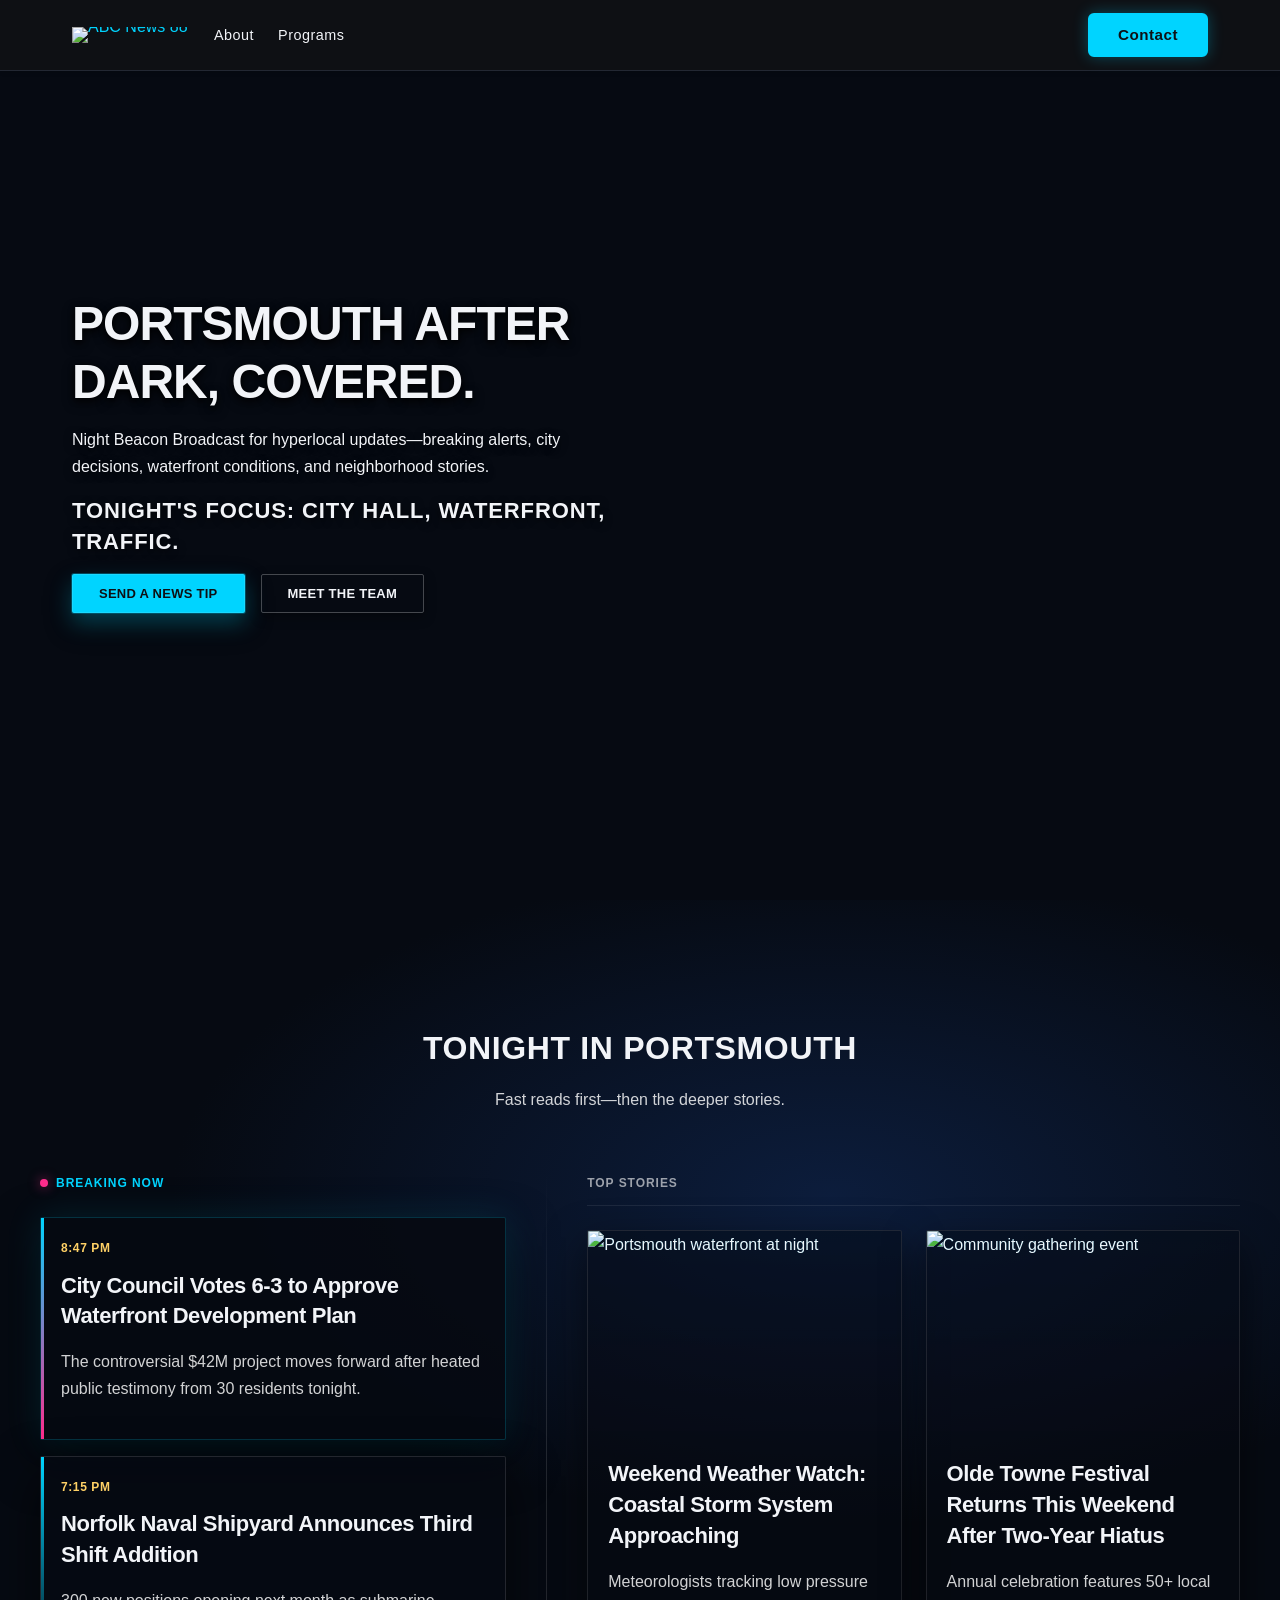
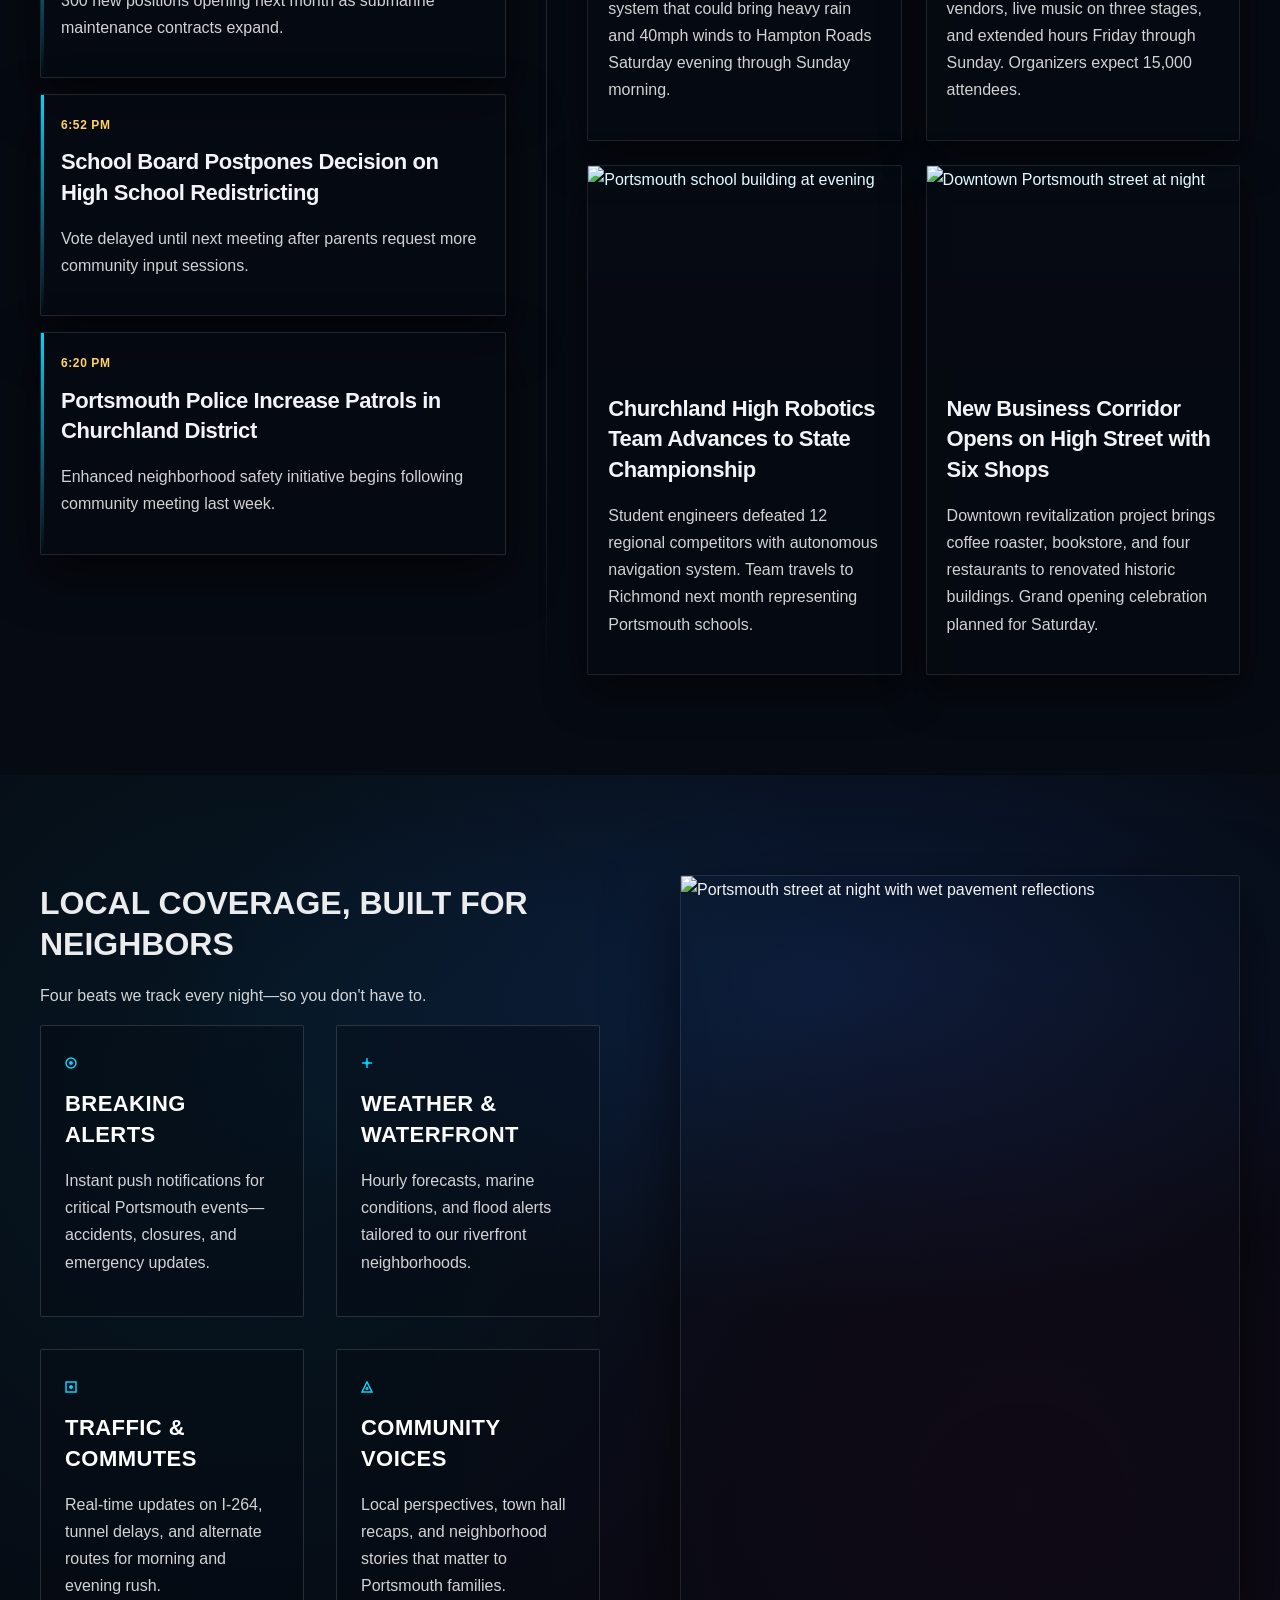
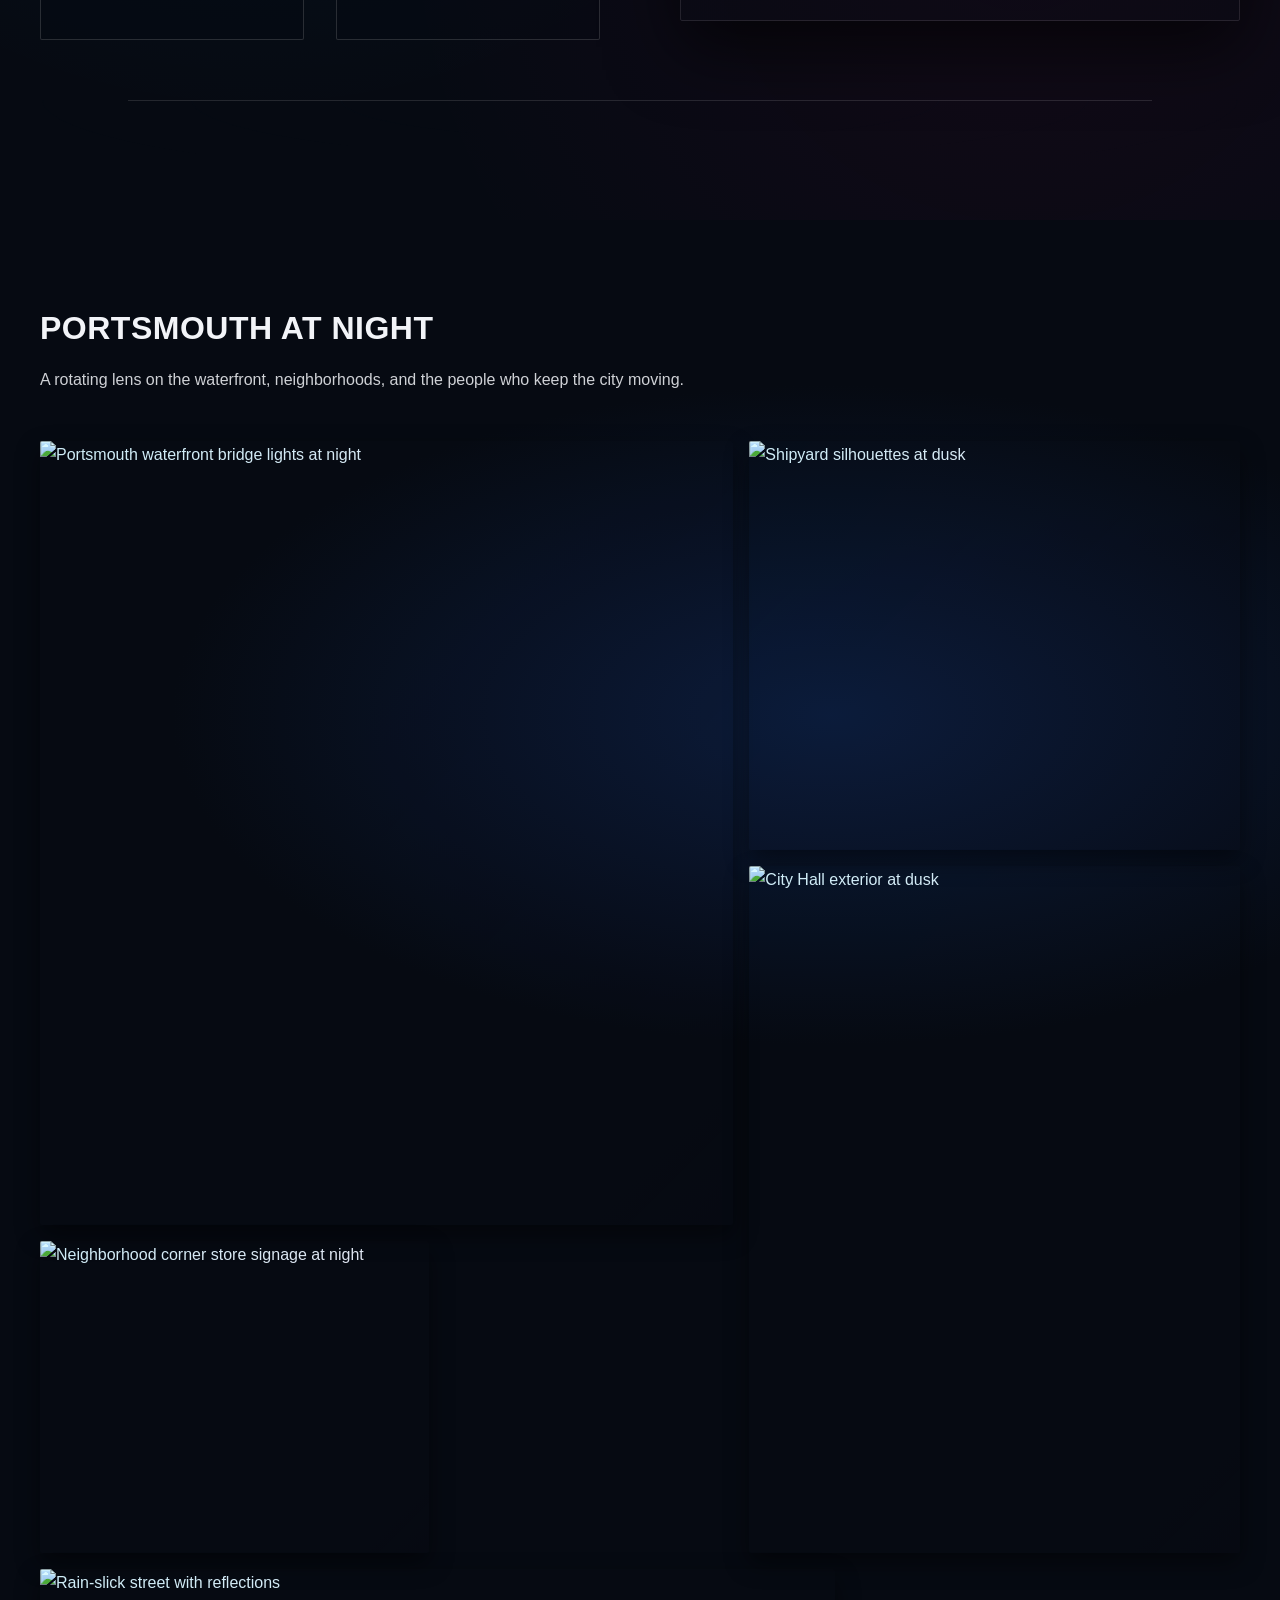
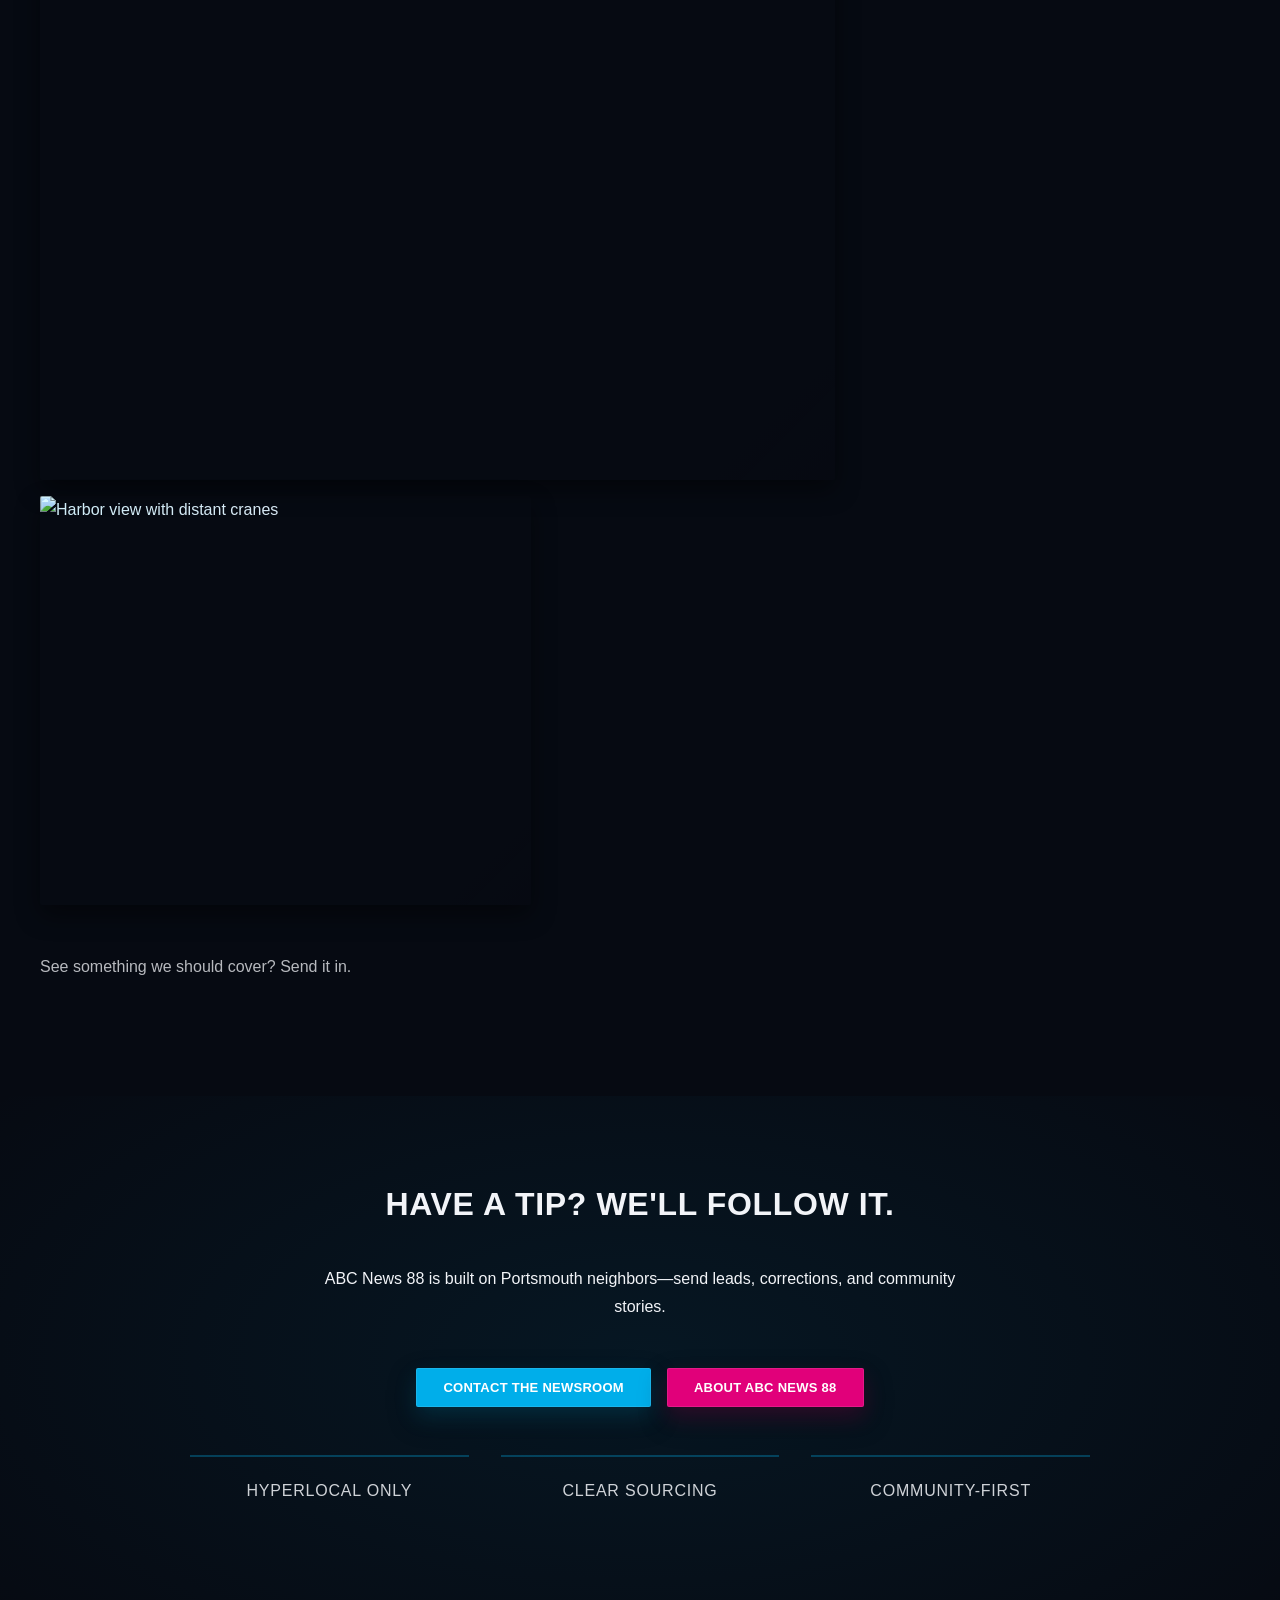
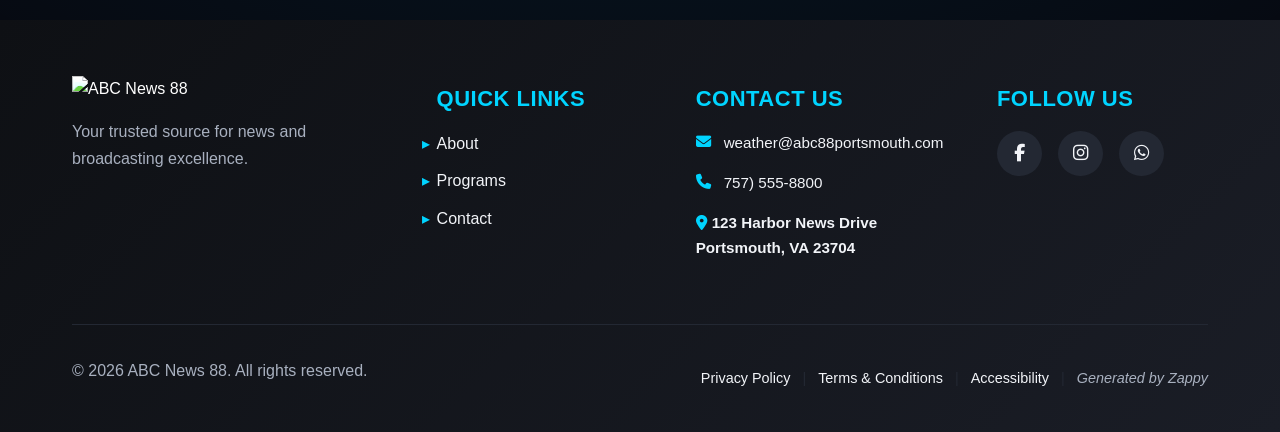
==== commit ba24533c: "Background sync: Progressive GitHub Sync" ====
--- a/public/index.html
+++ b/public/index.html
@@ -1 +1 @@
-<!doctype html><html dir="ltr" lang="en"><head><meta charset="UTF-8"><meta content="width=device-width,initial-scale=1" name="viewport"><meta content="index, follow" name="robots"><title>Portsmouth&#39;s Most Trusted Live News Broadcast — ABC News 88</title><meta content="ABC News 88 delivers hyperlocal news broadcasting exclusively for Portsmouth, Virginia. Stay informed with live coverage, community stories, and breaking news that matters to you." name="description"><meta content="abc news broadcasters, live news broadcast, Portsmouth Virginia news, local news broadcasting, hyperlocal news" name="keywords"><script>!function(){"use strict";var t="d4d39239-c4d9-41a5-8661-56b0d138c3ee",e="https://api.zappy5.com/api/analytics/track",a=18e5,n=2592e6,o=!0,i=!0,r=!0;var s=function(){var e="zappy_visitor_"+t,a=null;try{if(a=localStorage.getItem(e)){var o=JSON.parse(a),i=Date.now();if(i-o.created<n)return o.lastSeen=i,localStorage.setItem(e,JSON.stringify(o)),o.id}}catch(t){console.warn("Zappy Analytics: LocalStorage not available")}var r="zv_"+Date.now()+"_"+Math.random().toString(36).substr(2,9);try{localStorage.setItem(e,JSON.stringify({id:r,created:Date.now(),lastSeen:Date.now()}))}catch(t){}return r}(),c=function(){var e="zappy_session_"+t,n=null;try{if(n=sessionStorage.getItem(e)){var o=JSON.parse(n),i=Date.now();if(i-o.timestamp<a)return o.timestamp=i,sessionStorage.setItem(e,JSON.stringify(o)),o.id}}catch(t){console.warn("Zappy Analytics: SessionStorage not available")}var r="zs_"+Date.now()+"_"+Math.random().toString(36).substr(2,9);try{sessionStorage.setItem(e,JSON.stringify({id:r,timestamp:Date.now()}))}catch(t){}return r}();function l(a,n){n=n||{};var o={website_id:t,event_type:a,page_path:window.location.pathname,referrer:document.referrer||"direct",visitor_id:s,session_id:c,metadata:n};if(navigator.sendBeacon){var i=new Blob([JSON.stringify(o)],{type:"application/json"});navigator.sendBeacon(e,i)}else fetch(e,{method:"POST",headers:{"Content-Type":"application/json"},body:JSON.stringify(o),keepalive:!0}).catch(function(t){console.warn("Zappy Analytics: Failed to track event",t)})}o&&l("pageview",{title:document.title,url:window.location.href}),i&&document.addEventListener("click",function(t){var e=t.target;if("BUTTON"===e.tagName||e.closest("button")){var a="BUTTON"===e.tagName?e:e.closest("button");l("click",{element:"button",text:a.textContent.trim().substring(0,100),id:a.id||null,class:a.className||null})}else if("A"===e.tagName||e.closest("a")){var n="A"===e.tagName?e:e.closest("a");l("navigation",{element:"link",text:n.textContent.trim().substring(0,100),href:n.href,external:n.hostname!==window.location.hostname})}},!0),r&&document.addEventListener("submit",function(t){var e=t.target;l("form_submit",{form_id:e.id||null,form_name:e.name||null,form_action:e.action||null,form_method:e.method||"GET"})},!0);var d=Date.now();window.addEventListener("beforeunload",function(){l("page_unload",{time_on_page:Math.floor((Date.now()-d)/1e3),page_path:window.location.pathname})}),window.zappyAnalytics={track:l,getVisitorId:function(){return s},getSessionId:function(){return c}}}()</script><meta content="Portsmouth's Most Trusted Live News Broadcast — ABC News 88" property="og:title"><meta content="ABC News 88 delivers hyperlocal news broadcasting exclusively for Portsmouth, Virginia. Stay informed with live coverage, community stories, and breaking news that matters to you." property="og:description"><meta content="website" property="og:type"><meta content="en_US" property="og:locale"><meta content="summary_large_image" name="twitter:card"><meta content="Portsmouth's Most Trusted Live News Broadcast — ABC News 88" name="twitter:title"><meta content="ABC News 88 delivers hyperlocal news broadcasting exclusively for Portsmouth, Virginia. Stay informed with live coverage, community stories, and breaking news that matters to you." name="twitter:description"><link href="https://cdnjs.cloudflare.com/ajax/libs/font-awesome/6.4.0/css/all.min.css" rel="stylesheet"><link href="/assets/favicon.ico" rel="icon" type="image/x-icon"><link href="/assets/favicon-16x16.png" rel="icon" type="image/png" sizes="16x16"><link href="/assets/favicon-32x32.png" rel="icon" type="image/png" sizes="32x32"><link href="/assets/favicon-48x48.png" rel="icon" type="image/png" sizes="48x48"><link href="/assets/favicon-192x192.png" rel="icon" type="image/png" sizes="192x192"><link href="/assets/favicon-512x512.png" rel="icon" type="image/png" sizes="512x512"><link href="/assets/apple-touch-icon.png" rel="apple-touch-icon"><link href="https://cdn.jsdelivr.net/npm/vanilla-cookieconsent@3/dist/cookieconsent.css" rel="stylesheet"><script src="https://cdn.jsdelivr.net/npm/vanilla-cookieconsent@3/dist/cookieconsent.umd.js"></script><script src="https://cdn.jsdelivr.net/gh/mickidum/acc_toolbar/acctoolbar/acctoolbar.min.js"></script><link href="/styles.css" rel="stylesheet"><style id="zappy-dropdown-submenu-styles">#navMenu li:has(.sub-menu),.nav-menu li:has(.sub-menu),.navbar li:has(.sub-menu),nav li:has(.sub-menu){position:relative}#navMenu .sub-menu,.nav-menu .sub-menu,.navbar .sub-menu,nav .sub-menu{display:block!important;position:absolute!important;top:100%;left:0;min-width:220px;background:#fff;border-radius:8px;box-shadow:0 8px 25px rgba(0,0,0,.15);padding:8px 0;opacity:0;visibility:hidden;transform:translateY(10px);transition:all .3s ease;z-index:1000;list-style:none;pointer-events:none}#navMenu li:hover>.sub-menu,.nav-menu li:hover>.sub-menu,.navbar li:hover>.sub-menu,nav li:hover>.sub-menu{opacity:1!important;visibility:visible!important;transform:translateY(0)!important;pointer-events:auto!important}.sub-menu li{list-style:none;margin:0;padding:0}.sub-menu a{display:block!important;padding:10px 16px!important;color:#333!important;font-weight:500;text-decoration:none;white-space:nowrap;transition:background-color .2s}.sub-menu a:hover{background-color:#f5f5f5}[dir=rtl] .nav-menu .sub-menu,[dir=rtl] .navbar .sub-menu,[dir=rtl] nav .sub-menu,html[lang=ar] .nav-menu .sub-menu,html[lang=ar] .navbar .sub-menu,html[lang=ar] nav .sub-menu,html[lang=he] .nav-menu .sub-menu,html[lang=he] .navbar .sub-menu,html[lang=he] nav .sub-menu{left:auto!important;right:0!important}.sub-menu:empty,.sub-menu:not(:has(li)),.sub-menu:not(:has(li:not(.zappy-hidden-menu-item))){display:none!important;opacity:0!important;visibility:hidden!important;pointer-events:none!important}li:has(.menu-group-title):hover>.sub-menu{opacity:1!important;visibility:visible!important;transform:translateY(0)!important;pointer-events:auto!important}#navMenu>li>.menu-group-title,.nav-menu>li>.menu-group-title{display:inline-block;padding:.5rem 1rem;cursor:default;user-select:none}@media (max-width:768px){#navMenu .sub-menu,.nav-menu .sub-menu,.navbar .sub-menu,nav .sub-menu{position:static!important;transform:none!important;box-shadow:none!important;background:0 0!important;max-height:0;overflow:hidden;opacity:0;visibility:hidden;transition:max-height .3s ease,opacity .3s ease;padding:0!important;border-radius:0!important}.sub-menu.mobile-expanded{max-height:500px!important;opacity:1!important;visibility:visible!important;padding:8px 0 8px 16px!important}[dir=rtl] .sub-menu.mobile-expanded,html[lang=he] .sub-menu.mobile-expanded{padding:8px 16px 8px 0!important}#navMenu li:hover>.sub-menu,.nav-menu li:hover>.sub-menu,.navbar li:hover>.sub-menu,nav li:hover>.sub-menu{opacity:0;visibility:hidden;pointer-events:none}#navMenu li>.sub-menu.mobile-expanded,.nav-menu li>.sub-menu.mobile-expanded,.navbar li>.sub-menu.mobile-expanded,nav li>.sub-menu.mobile-expanded{opacity:1!important;visibility:visible!important;pointer-events:auto!important}#navMenu li:has(.sub-menu),.nav-menu li:has(.sub-menu),.navbar li:has(.sub-menu),nav li:has(.sub-menu){display:flex!important;flex-wrap:wrap!important;align-items:center!important;position:relative!important;min-height:44px!important}#navMenu li:has(.sub-menu)>a,.nav-menu li:has(.sub-menu)>a,.navbar li:has(.sub-menu)>a,nav li:has(.sub-menu)>a{flex:1!important;min-width:0!important}#navMenu li:has(.sub-menu)>.menu-group-title,.nav-menu li:has(.sub-menu)>.menu-group-title,.navbar li:has(.sub-menu)>.menu-group-title,nav li:has(.sub-menu)>.menu-group-title{flex:1!important;min-width:0!important;padding:0!important;line-height:inherit!important}#navMenu li:has(.sub-menu)>.sub-menu,.nav-menu li:has(.sub-menu)>.sub-menu,.navbar li:has(.sub-menu)>.sub-menu,nav li:has(.sub-menu)>.sub-menu{flex-basis:100%!important;width:100%!important}#navMenu li:has(.sub-menu)>a [class*=arrow],#navMenu li:has(.sub-menu)>a [class*=chevron],.nav-menu li:has(.sub-menu)>a .fa-angle-down,.nav-menu li:has(.sub-menu)>a .fa-chevron-down,.nav-menu li:has(.sub-menu)>a [class*=arrow],.nav-menu li:has(.sub-menu)>a [class*=chevron],nav li:has(.sub-menu)>a [class*=arrow],nav li:has(.sub-menu)>a [class*=chevron]{display:none!important;visibility:hidden!important}.mobile-submenu-toggle{display:flex!important;align-items:center!important;justify-content:center!important;width:44px!important;height:auto!important;background:0 0!important;border:none!important;cursor:pointer!important;color:var(--text-dark)!important;position:static!important;flex-shrink:0!important;align-self:stretch!important;z-index:2!important;padding:0!important;margin:0!important}.mobile-submenu-toggle::after{content:''!important;width:0!important;height:0!important;border-left:6px solid transparent!important;border-right:6px solid transparent!important;border-top:7px solid currentColor!important;transition:transform .3s ease!important}.mobile-submenu-toggle.expanded::after{transform:rotate(180deg)!important}.sub-menu a{padding:10px 0!important;display:block!important;color:var(--text-dark)!important}.navbar .sub-menu li a,.zappy-products-dropdown .sub-menu a,nav.navbar .sub-menu li a{color:var(--text-dark)!important}}@media (min-width:769px){.mobile-submenu-toggle{display:none!important}}</style><style id="zappy-widget-visibility">#mic-access-tool-box,#mic-access-tool-general-button,#mic-init-access-tool #mic-access-tool-box,#mic-init-access-tool #mic-access-tool-general-button,#mic-init-access-tool .mic-access-tool-general-button,._access-icon,._access-menu,.mic-access-tool-box,.mic-access-tool-general-button,div[id*=mic-access-tool-box]{display:none!important;visibility:hidden!important;opacity:0!important;pointer-events:none!important}</style></head><body><nav class="navbar"><button aria-label="Menu" class="mobile-toggle" id="mobileToggle"><svg viewBox="0 0 24 24" height="24" width="24" fill="none" class="hamburger-icon"><path d="M3 12h18M3 6h18M3 18h18" stroke="currentColor" stroke-width="2" stroke-linecap="round"></path></svg><svg viewBox="0 0 24 24" height="24" width="24" fill="none" class="close-icon" style="display:none"><path d="M18 6L6 18M6 6l12 12" stroke="currentColor" stroke-width="2" stroke-linecap="round"></path></svg></button><button aria-label="Call" class="phone-header-btn"><svg viewBox="0 0 24 24" height="20" width="20" fill="currentColor"><path d="M22 16.92v3a2 2 0 0 1-2.18 2 19.79 19.79 0 0 1-8.63-3.07 19.5 19.5 0 0 1-6-6 19.79 19.79 0 0 1-3.07-8.67A2 2 0 0 1 4.11 2h3a2 2 0 0 1 2 1.72 12.84 12.84 0 0 0 .7 2.81 2 2 0 0 1-.45 2.11L8.09 9.91a16 16 0 0 0 6 6l1.27-1.27a2 2 0 0 1 2.11-.45 12.84 12.84 0 0 0 2.81.7A2 2 0 0 1 22 16.92z"></path></svg></button><div class="nav-container"><div class="nav-brand"><a href="/" class="logo-link"><img alt="ABC News 88" src="/assets/business-logo.webp" class="logo"></a></div><ul class="nav-menu" id="navMenu"><li><a href="/about">About</a></li><li><a href="/programs">Programs</a></li></ul><div class="nav-cta-container"><a href="/contact" class="nav-cta-btn">Contact</a></div></div></nav><main><section class="home-hero-section" data-layout-spec="Home-hero" data-hero-type="fullscreen-scrim"><div class="home-hero-section__background"><img alt="Portsmouth Virginia waterfront at night with bridge lights and shipyard" src="/assets/site-home-hero-bg.webp" data-context="Cinematic night waterfront scene of Portsmouth Virginia with illuminated bridge lights reflecting on dark water, shipyard silhouettes in background, dramatic urban skyline with industrial maritime elements, moody atmospheric lighting with cyan and graphite color grading, professional broadcast quality photography" data-placeholder="home-hero-bg" height="1080" width="1920" class="home-hero-section__bg-image" data-hero-bg="true" data-preserve-bg="0"></div><div class="home-hero-section__scrim" aria-hidden="true"></div><div class="home-hero-section__content-wrapper"><div class="home-hero-section__content"><h1 class="home-hero-section__headline">Portsmouth After Dark, Covered.</h1><p class="home-hero-section__dek">Night Beacon Broadcast for hyperlocal updates—breaking alerts, city decisions, waterfront conditions, and neighborhood stories.</p><h3 class="home-hero-section__tonight">Tonight's focus: City Hall, Waterfront, Traffic.</h3><div class="home-hero-section__cta-group"><a href="/contact" class="home-hero-section__cta home-hero-section__cta--primary">Send a News Tip</a><a href="/about" class="home-hero-section__cta home-hero-section__cta--secondary">Meet the Team</a></div></div></div></section><section class="home-highlights-section" data-layout-spec="Home-highlights"><div class="home-highlights-container"><div class="home-highlights-header"><h2>Tonight in Portsmouth</h2><p class="home-highlights-intro">Fast reads first—then the deeper stories.</p></div><div class="home-highlights-grid"><div class="home-highlights-breaking-rail"><div class="home-highlights-breaking-label"><span class="home-highlights-live-indicator"></span><span>Breaking Now</span></div><article class="home-highlights-breaking-card home-highlights-breaking-dominant"><div class="home-highlights-timestamp">8:47 PM</div><h3>City Council Votes 6-3 to Approve Waterfront Development Plan</h3><p>The controversial $42M project moves forward after heated public testimony from 30 residents tonight.</p></article><article class="home-highlights-breaking-card"><div class="home-highlights-timestamp">7:15 PM</div><h3>Norfolk Naval Shipyard Announces Third Shift Addition</h3><p>300 new positions opening next month as submarine maintenance contracts expand.</p></article><article class="home-highlights-breaking-card"><div class="home-highlights-timestamp">6:52 PM</div><h3>School Board Postpones Decision on High School Redistricting</h3><p>Vote delayed until next meeting after parents request more community input sessions.</p></article><article class="home-highlights-breaking-card"><div class="home-highlights-timestamp">6:20 PM</div><h3>Portsmouth Police Increase Patrols in Churchland District</h3><p>Enhanced neighborhood safety initiative begins following community meeting last week.</p></article></div><div class="home-highlights-divider-rule"></div><div class="home-highlights-top-stories"><div class="home-highlights-stories-label">Top Stories</div><div class="home-highlights-stories-grid"><article class="home-highlights-story-card"><div class="home-highlights-story-image"><img alt="Portsmouth waterfront at night" src="/assets/site-home-highlights-image-1.webp" data-context="Night scene of Portsmouth Virginia waterfront with city lights reflecting on water, dramatic cloudy evening sky, cinematic news broadcast photography with duotone cyan and magenta color treatment" data-placeholder="home-highlights-image-1" height="300" width="400"><div class="home-highlights-story-overlay"></div></div><div class="home-highlights-story-content"><h3>Weekend Weather Watch: Coastal Storm System Approaching</h3><p>Meteorologists tracking low pressure system that could bring heavy rain and 40mph winds to Hampton Roads Saturday evening through Sunday morning.</p></div></article><article class="home-highlights-story-card"><div class="home-highlights-story-image"><img alt="Community gathering event" src="/assets/site-home-highlights-image-2.webp" data-context="Portsmouth Virginia community event with diverse residents gathering outdoors at night, string lights overhead, local festival atmosphere, cinematic news photography with duotone cyan magenta treatment" data-placeholder="home-highlights-image-2" height="300" width="400"><div class="home-highlights-story-overlay"></div></div><div class="home-highlights-story-content"><h3>Olde Towne Festival Returns This Weekend After Two-Year Hiatus</h3><p>Annual celebration features 50+ local vendors, live music on three stages, and extended hours Friday through Sunday. Organizers expect 15,000 attendees.</p></div></article><article class="home-highlights-story-card"><div class="home-highlights-story-image"><img alt="Portsmouth school building at evening" src="/assets/site-home-highlights-image-3.webp" data-context="Portsmouth Virginia school building exterior at dusk with lights on inside classrooms, students visible through windows, cinematic news broadcast photography with duotone cyan magenta color grading" data-placeholder="home-highlights-image-3" height="300" width="400"><div class="home-highlights-story-overlay"></div></div><div class="home-highlights-story-content"><h3>Churchland High Robotics Team Advances to State Championship</h3><p>Student engineers defeated 12 regional competitors with autonomous navigation system. Team travels to Richmond next month representing Portsmouth schools.</p></div></article><article class="home-highlights-story-card"><div class="home-highlights-story-image"><img alt="Downtown Portsmouth street at night" src="/assets/site-home-highlights-image-4.webp" data-context="Portsmouth Virginia downtown street scene at night showing local businesses with neon signs, pedestrians walking, urban neighborhood atmosphere, cinematic news photography duotone cyan magenta treatment" data-placeholder="home-highlights-image-4" height="300" width="400"><div class="home-highlights-story-overlay"></div></div><div class="home-highlights-story-content"><h3>New Business Corridor Opens on High Street with Six Shops</h3><p>Downtown revitalization project brings coffee roaster, bookstore, and four restaurants to renovated historic buildings. Grand opening celebration planned for Saturday.</p></div></article></div></div></div></div><div class="home-highlights-divider-wrapper"><svg viewBox="0 0 1200 60" aria-hidden="true" xmlns="http://www.w3.org/2000/svg" preserveAspectRatio="none"><defs><linearGradient id="home-highlights-wave-gradient" x1="0%" x2="100%" y1="0%" y2="0%"><stop offset="0%" style="stop-color:#00D4FF;stop-opacity:0.9"></stop><stop offset="40%" style="stop-color:#00D4FF;stop-opacity:0.6"></stop><stop offset="100%" style="stop-color:#00D4FF;stop-opacity:0.2"></stop></linearGradient></defs><path d="M0,60 L0,45 Q20,42 40,48 T80,46 Q100,50 120,44 T160,48 Q180,45 200,50 T240,47 Q260,51 280,46 T320,49 Q340,46 360,51 T400,48 Q420,52 440,47 T480,50 Q500,48 520,52 T560,49 Q580,53 600,50 T640,52 Q660,50 680,54 T720,52 Q740,55 760,52 T800,54 Q820,52 840,55 T880,53 Q900,56 920,54 T960,55 Q980,54 1000,56 T1040,55 Q1060,57 1080,55 T1120,56 Q1140,55 1160,57 T1200,56 L1200,60 Z" fill="#060A12"></path></svg></div></section><section class="home-services-section" data-layout-spec="Home-services"><div class="home-services-container"><div class="home-services-content-column"><h2>Local Coverage, Built for Neighbors</h2><p class="home-services-intro">Four beats we track every night—so you don't have to.</p><div class="home-services-grid"><div class="home-services-tile"><div class="home-services-tile-marker"><svg viewBox="0 0 12 12" aria-hidden="true" xmlns="http://www.w3.org/2000/svg" height="12" width="12"><circle cx="6" cy="6" fill="none" r="5" stroke="currentColor" stroke-width="1.5"></circle><circle cx="6" cy="6" fill="currentColor" r="2"></circle></svg></div><h3>Breaking Alerts</h3><p>Instant push notifications for critical Portsmouth events—accidents, closures, and emergency updates.</p></div><div class="home-services-tile"><div class="home-services-tile-marker"><svg viewBox="0 0 12 12" aria-hidden="true" xmlns="http://www.w3.org/2000/svg" height="12" width="12"><path d="M1 6h10M6 1v10" fill="none" stroke="currentColor" stroke-width="1.5"></path><circle cx="6" cy="6" fill="currentColor" r="2"></circle></svg></div><h3>Weather &amp; Waterfront</h3><p>Hourly forecasts, marine conditions, and flood alerts tailored to our riverfront neighborhoods.</p></div><div class="home-services-tile"><div class="home-services-tile-marker"><svg viewBox="0 0 12 12" aria-hidden="true" xmlns="http://www.w3.org/2000/svg" height="12" width="12"><rect fill="none" height="10" stroke="currentColor" stroke-width="1.5" width="10" x="1" y="1"></rect><circle cx="6" cy="6" fill="currentColor" r="2"></circle></svg></div><h3>Traffic &amp; Commutes</h3><p>Real-time updates on I-264, tunnel delays, and alternate routes for morning and evening rush.</p></div><div class="home-services-tile"><div class="home-services-tile-marker"><svg viewBox="0 0 12 12" aria-hidden="true" xmlns="http://www.w3.org/2000/svg" height="12" width="12"><path d="M6 1L11 11H1L6 1z" fill="none" stroke="currentColor" stroke-width="1.5"></path><circle cx="6" cy="7.5" fill="currentColor" r="1.5"></circle></svg></div><h3>Community Voices</h3><p>Local perspectives, town hall recaps, and neighborhood stories that matter to Portsmouth families.</p></div></div></div><div class="home-services-image-column"><div class="home-services-image-panel"><img alt="Portsmouth street at night with wet pavement reflections" src="/assets/site-home-services-image-1.webp" data-context="Cinematic night photograph of a Portsmouth Virginia street scene with wet pavement reflecting streetlights and neon signs, moody atmospheric lighting with rain-slicked roads creating dramatic reflections, urban journalism aesthetic, high contrast dark tones with warm amber and cool blue light streaks, empty street corner with traffic lights glowing, photojournalistic style capturing the quiet pulse of a local news beat after dark" data-placeholder="home-services-image-1" height="800" width="600"></div></div></div><div class="home-services-divider-wrapper"><div class="home-services-divider-rule"></div><svg viewBox="0 0 1200 120" aria-hidden="true" xmlns="http://www.w3.org/2000/svg" preserveAspectRatio="none" class="home-services-divider-sonar"><defs><radialGradient cx="50%" cy="0%" id="sonarGradient" r="100%"><stop offset="0%" style="stop-color:rgba(0,174,234,0.12);stop-opacity:1"></stop><stop offset="50%" style="stop-color:rgba(0,174,234,0.06);stop-opacity:1"></stop><stop offset="100%" style="stop-color:rgba(0,174,234,0)"></stop></radialGradient></defs><ellipse cx="600" cy="0" fill="none" opacity="0.4" rx="280" ry="40" stroke="url(#sonarGradient)" stroke-width="1"></ellipse><ellipse cx="600" cy="0" fill="none" opacity="0.3" rx="420" ry="60" stroke="url(#sonarGradient)" stroke-width="1"></ellipse><ellipse cx="600" cy="0" fill="none" opacity="0.2" rx="560" ry="80" stroke="url(#sonarGradient)" stroke-width="1"></ellipse><ellipse cx="600" cy="0" fill="none" opacity="0.1" rx="700" ry="100" stroke="url(#sonarGradient)" stroke-width="1"></ellipse></svg></div></section><section class="home-gallery-section" data-layout-spec="Home-gallery"><div class="home-gallery-container"><div class="home-gallery-header"><h2>Portsmouth at Night</h2><p>A rotating lens on the waterfront, neighborhoods, and the people who keep the city moving.</p></div><div class="home-gallery-grid"><div class="home-gallery-item home-gallery-item-large"><div class="home-gallery-image-wrapper"><img alt="Portsmouth waterfront bridge lights at night" src="/assets/site-home-gallery-image-1.webp" data-context="Cinematic night photograph of Portsmouth Virginia waterfront bridge illuminated with dramatic blue and pink neon lights reflecting on dark water, urban broadcast news aesthetic, high contrast, moody atmosphere" data-placeholder="home-gallery-image-1" height="600" width="800"><div class="home-gallery-duotone-overlay"></div></div></div><div class="home-gallery-item home-gallery-item-medium"><div class="home-gallery-image-wrapper"><img alt="Shipyard silhouettes at dusk" src="/assets/site-home-gallery-image-2.webp" data-context="Dark silhouette of Portsmouth Virginia shipyard with industrial cranes against twilight sky, dramatic backlighting, news documentary style, high contrast shadows" data-placeholder="home-gallery-image-2" height="500" width="600"><div class="home-gallery-duotone-overlay"></div></div></div><div class="home-gallery-item home-gallery-item-tall"><div class="home-gallery-image-wrapper"><img alt="City Hall exterior at dusk" src="/assets/site-home-gallery-image-3.webp" data-context="Portsmouth Virginia City Hall exterior at dusk with warm interior lights glowing through windows, architectural photography, civic building, broadcast news establishing shot" data-placeholder="home-gallery-image-3" height="700" width="500"><div class="home-gallery-duotone-overlay"></div></div></div><div class="home-gallery-item home-gallery-item-small"><div class="home-gallery-image-wrapper"><img alt="Neighborhood corner store signage at night" src="/assets/site-home-gallery-image-4.webp" data-context="Portsmouth Virginia neighborhood corner store with vintage neon signage glowing at night, local community business, urban documentary photography, warm nostalgic lighting" data-placeholder="home-gallery-image-4" height="400" width="500"><div class="home-gallery-duotone-overlay"></div></div></div><div class="home-gallery-item home-gallery-item-wide"><div class="home-gallery-image-wrapper"><img alt="Rain-slick street with reflections" src="/assets/site-home-gallery-image-5.webp" data-context="Rain-slick Portsmouth Virginia street at night with vibrant neon reflections in wet pavement, urban cinematography, moody atmospheric lighting, broadcast news b-roll aesthetic" data-placeholder="home-gallery-image-5" height="450" width="700"><div class="home-gallery-duotone-overlay"></div></div></div><div class="home-gallery-item home-gallery-item-medium"><div class="home-gallery-image-wrapper"><img alt="Harbor view with distant cranes" src="/assets/site-home-gallery-image-6.webp" data-context="Portsmouth Virginia harbor view at night with distant industrial cranes silhouetted against dark blue sky, maritime industrial scene, wide establishing shot for news broadcast" data-placeholder="home-gallery-image-6" height="500" width="600"><div class="home-gallery-duotone-overlay"></div></div></div></div><div class="home-gallery-footer"><p>See something we should cover? Send it in.</p></div></div><div class="home-gallery-divider-wrapper"><svg viewBox="0 0 1200 100" aria-hidden="true" xmlns="http://www.w3.org/2000/svg" preserveAspectRatio="none"><path d="M0,100 L0,65 L60,65 L60,50 L120,50 L120,60 L180,60 L180,45 L240,45 L240,55 L300,55 L300,40 L360,40 L360,50 L420,50 L420,35 L480,35 L480,45 L540,45 L540,55 L600,55 L600,40 L660,40 L660,50 L720,50 L720,60 L780,60 L780,45 L840,45 L840,55 L900,55 L900,40 L960,40 L960,50 L1020,50 L1020,60 L1080,60 L1080,45 L1140,45 L1140,55 L1200,55 L1200,100 Z" fill="#060A12"></path></svg></div></section><section class="home-cta-section" data-layout-spec="Home-cta"><div class="home-cta-container"><div class="home-cta-content"><h2>Have a Tip? We'll Follow It.</h2><p>ABC News 88 is built on Portsmouth neighbors—send leads, corrections, and community stories.</p><div class="home-cta-buttons"><a href="/contact" class="btn-primary">Contact the Newsroom</a><a href="/about" class="btn-secondary">About ABC News 88</a></div></div><div class="home-cta-reassurance"><div class="home-cta-reassurance-item"><p>Hyperlocal only</p></div><div class="home-cta-reassurance-item"><p>Clear sourcing</p></div><div class="home-cta-reassurance-item"><p>Community-first</p></div></div></div></section></main><footer class="site-footer"><div class="footer-container"><div class="footer-top"><div class="footer-column footer-company"><img alt="ABC News 88" src="/assets/business-logo.webp" class="logo"><p class="footer-tagline">Your trusted source for news and broadcasting excellence.</p></div><div class="footer-column footer-links"><h3 class="footer-heading">Quick Links</h3><ul class="footer-nav"><li><a href="/about">About</a></li><li><a href="/programs">Programs</a></li><li><a href="/contact">Contact</a></li></ul></div><div class="footer-column footer-contact"><h3 class="footer-heading">Contact Us</h3><ul class="contact-list"><li><i class="fas fa-envelope"></i><a href="mailto:<br>">weather@abc88portsmouth.com</a></li><li><i class="fas fa-phone"></i><a href="tel:<br>">757) 555-8800&nbsp;</a></li><li><a href="/"><i class="fas fa-map-marker-alt"></i><span>[business_address]</span></a></li></ul></div><div class="footer-column footer-social"><h3 class="footer-heading">Follow Us</h3><div class="social-links"><a href="[facebook_handle]" aria-label="Facebook"><i class="fab fa-facebook-f"></i></a><a href="[instagram_handle]" aria-label="Instagram"><i class="fab fa-instagram"></i></a><a href="[whatsapp_handle]" aria-label="WhatsApp"><i class="fab fa-whatsapp"></i></a></div></div></div><div class="footer-bottom"><div class="footer-copyright"><p>© 2026 ABC News 88. All rights reserved.</p></div><div class="footer-legal"><a href="/privacy">Privacy Policy</a><span class="separator">|</span><a href="/terms">Terms &amp; Conditions</a><span class="separator">|</span><a href="/accessibility">Accessibility</a><span class="separator">|</span><a href="https://zappy5.com" class="zappy-attribution" target="_blank">Generated by Zappy</a></div></div></div></footer><a href="https://wa.me/[whatsapp_handle]" class="whatsapp-float" aria-label="WhatsApp"><i class="fab fa-whatsapp"></i></a><div data-integration="accessibility:toolbar"></div><script src="/script.js"></script><script id="zappy-mobile-submenu-script">!function(){function e(){if(window.innerWidth>768)return document.querySelectorAll(".mobile-submenu-toggle").forEach(function(e){e.remove()}),void document.querySelectorAll(".sub-menu.mobile-expanded").forEach(function(e){e.classList.remove("mobile-expanded")});document.querySelectorAll(".nav-menu li:has(.sub-menu), nav li:has(.sub-menu), .navbar li:has(.sub-menu), #navMenu li:has(.sub-menu)").forEach(function(e){if(!e.querySelector(".mobile-submenu-toggle")){var t=e.querySelector(".sub-menu"),n=e.querySelector(":scope > a");if(t&&n){var o=document.createElement("button");o.className="mobile-submenu-toggle",o.setAttribute("aria-label","Toggle submenu"),o.setAttribute("type","button"),n.insertAdjacentElement("afterend",o),o.addEventListener("click",function(e){e.preventDefault(),e.stopPropagation(),document.querySelectorAll(".sub-menu.mobile-expanded").forEach(function(e){if(e!==t){e.classList.remove("mobile-expanded");var n=e.parentElement.querySelector(".mobile-submenu-toggle");n&&n.classList.remove("expanded")}}),t.classList.toggle("mobile-expanded"),o.classList.toggle("expanded")})}}})}var t;"loading"===document.readyState?document.addEventListener("DOMContentLoaded",e):e(),window.addEventListener("resize",function(){clearTimeout(t),t=setTimeout(e,250)});var n=new MutationObserver(function(t){t.forEach(function(t){if("attributes"===t.type){var n=t.target;n.classList&&(n.classList.contains("active")||n.classList.contains("open"))&&setTimeout(e,100)}})});setTimeout(function(){document.querySelectorAll(".mobile-menu, .nav-menu, #navMenu, nav").forEach(function(e){n.observe(e,{attributes:!0,attributeFilter:["class","style"]})})},500)}()</script></body></html>+<!doctype html><html dir="ltr" lang="en"><head><meta charset="UTF-8"><meta content="width=device-width,initial-scale=1" name="viewport"><meta content="index, follow" name="robots"><title>Portsmouth&#39;s Most Trusted Live News Broadcast — ABC News 88</title><meta content="ABC News 88 delivers hyperlocal news broadcasting exclusively for Portsmouth, Virginia. Stay informed with live coverage, community stories, and breaking news that matters to you." name="description"><meta content="abc news broadcasters, live news broadcast, Portsmouth Virginia news, local news broadcasting, hyperlocal news" name="keywords"><script>!function(){"use strict";var t="d4d39239-c4d9-41a5-8661-56b0d138c3ee",e="https://api.zappy5.com/api/analytics/track",a=18e5,n=2592e6,o=!0,i=!0,r=!0;var s=function(){var e="zappy_visitor_"+t,a=null;try{if(a=localStorage.getItem(e)){var o=JSON.parse(a),i=Date.now();if(i-o.created<n)return o.lastSeen=i,localStorage.setItem(e,JSON.stringify(o)),o.id}}catch(t){console.warn("Zappy Analytics: LocalStorage not available")}var r="zv_"+Date.now()+"_"+Math.random().toString(36).substr(2,9);try{localStorage.setItem(e,JSON.stringify({id:r,created:Date.now(),lastSeen:Date.now()}))}catch(t){}return r}(),c=function(){var e="zappy_session_"+t,n=null;try{if(n=sessionStorage.getItem(e)){var o=JSON.parse(n),i=Date.now();if(i-o.timestamp<a)return o.timestamp=i,sessionStorage.setItem(e,JSON.stringify(o)),o.id}}catch(t){console.warn("Zappy Analytics: SessionStorage not available")}var r="zs_"+Date.now()+"_"+Math.random().toString(36).substr(2,9);try{sessionStorage.setItem(e,JSON.stringify({id:r,timestamp:Date.now()}))}catch(t){}return r}();function l(a,n){n=n||{};var o={website_id:t,event_type:a,page_path:window.location.pathname,referrer:document.referrer||"direct",visitor_id:s,session_id:c,metadata:n};if(navigator.sendBeacon){var i=new Blob([JSON.stringify(o)],{type:"application/json"});navigator.sendBeacon(e,i)}else fetch(e,{method:"POST",headers:{"Content-Type":"application/json"},body:JSON.stringify(o),keepalive:!0}).catch(function(t){console.warn("Zappy Analytics: Failed to track event",t)})}o&&l("pageview",{title:document.title,url:window.location.href}),i&&document.addEventListener("click",function(t){var e=t.target;if("BUTTON"===e.tagName||e.closest("button")){var a="BUTTON"===e.tagName?e:e.closest("button");l("click",{element:"button",text:a.textContent.trim().substring(0,100),id:a.id||null,class:a.className||null})}else if("A"===e.tagName||e.closest("a")){var n="A"===e.tagName?e:e.closest("a");l("navigation",{element:"link",text:n.textContent.trim().substring(0,100),href:n.href,external:n.hostname!==window.location.hostname})}},!0),r&&document.addEventListener("submit",function(t){var e=t.target;l("form_submit",{form_id:e.id||null,form_name:e.name||null,form_action:e.action||null,form_method:e.method||"GET"})},!0);var d=Date.now();window.addEventListener("beforeunload",function(){l("page_unload",{time_on_page:Math.floor((Date.now()-d)/1e3),page_path:window.location.pathname})}),window.zappyAnalytics={track:l,getVisitorId:function(){return s},getSessionId:function(){return c}}}()</script><meta content="Portsmouth's Most Trusted Live News Broadcast — ABC News 88" property="og:title"><meta content="ABC News 88 delivers hyperlocal news broadcasting exclusively for Portsmouth, Virginia. Stay informed with live coverage, community stories, and breaking news that matters to you." property="og:description"><meta content="website" property="og:type"><meta content="en_US" property="og:locale"><meta content="summary_large_image" name="twitter:card"><meta content="Portsmouth's Most Trusted Live News Broadcast — ABC News 88" name="twitter:title"><meta content="ABC News 88 delivers hyperlocal news broadcasting exclusively for Portsmouth, Virginia. Stay informed with live coverage, community stories, and breaking news that matters to you." name="twitter:description"><link href="https://cdnjs.cloudflare.com/ajax/libs/font-awesome/6.4.0/css/all.min.css" rel="stylesheet"><link href="/assets/favicon.ico" rel="icon" type="image/x-icon"><link href="/assets/favicon-16x16.png" rel="icon" type="image/png" sizes="16x16"><link href="/assets/favicon-32x32.png" rel="icon" type="image/png" sizes="32x32"><link href="/assets/favicon-48x48.png" rel="icon" type="image/png" sizes="48x48"><link href="/assets/favicon-192x192.png" rel="icon" type="image/png" sizes="192x192"><link href="/assets/favicon-512x512.png" rel="icon" type="image/png" sizes="512x512"><link href="/assets/apple-touch-icon.png" rel="apple-touch-icon"><link href="https://cdn.jsdelivr.net/npm/vanilla-cookieconsent@3/dist/cookieconsent.css" rel="stylesheet"><script src="https://cdn.jsdelivr.net/npm/vanilla-cookieconsent@3/dist/cookieconsent.umd.js"></script><script src="https://cdn.jsdelivr.net/gh/mickidum/acc_toolbar/acctoolbar/acctoolbar.min.js"></script><link href="/styles.css" rel="stylesheet"><style id="zappy-dropdown-submenu-styles">#navMenu li:has(.sub-menu),.nav-menu li:has(.sub-menu),.navbar li:has(.sub-menu),nav li:has(.sub-menu){position:relative}#navMenu .sub-menu,.nav-menu .sub-menu,.navbar .sub-menu,nav .sub-menu{display:block!important;position:absolute!important;top:100%;left:0;min-width:220px;background:#fff;border-radius:8px;box-shadow:0 8px 25px rgba(0,0,0,.15);padding:8px 0;opacity:0;visibility:hidden;transform:translateY(10px);transition:all .3s ease;z-index:1000;list-style:none;pointer-events:none}#navMenu li:hover>.sub-menu,.nav-menu li:hover>.sub-menu,.navbar li:hover>.sub-menu,nav li:hover>.sub-menu{opacity:1!important;visibility:visible!important;transform:translateY(0)!important;pointer-events:auto!important}.sub-menu li{list-style:none;margin:0;padding:0}.sub-menu a{display:block!important;padding:10px 16px!important;color:#333!important;font-weight:500;text-decoration:none;white-space:nowrap;transition:background-color .2s}.sub-menu a:hover{background-color:#f5f5f5}[dir=rtl] .nav-menu .sub-menu,[dir=rtl] .navbar .sub-menu,[dir=rtl] nav .sub-menu,html[lang=ar] .nav-menu .sub-menu,html[lang=ar] .navbar .sub-menu,html[lang=ar] nav .sub-menu,html[lang=he] .nav-menu .sub-menu,html[lang=he] .navbar .sub-menu,html[lang=he] nav .sub-menu{left:auto!important;right:0!important}.sub-menu:empty,.sub-menu:not(:has(li)),.sub-menu:not(:has(li:not(.zappy-hidden-menu-item))){display:none!important;opacity:0!important;visibility:hidden!important;pointer-events:none!important}li:has(.menu-group-title):hover>.sub-menu{opacity:1!important;visibility:visible!important;transform:translateY(0)!important;pointer-events:auto!important}#navMenu>li>.menu-group-title,.nav-menu>li>.menu-group-title{display:inline-block;padding:.5rem 1rem;cursor:default;user-select:none}@media (max-width:768px){#navMenu .sub-menu,.nav-menu .sub-menu,.navbar .sub-menu,nav .sub-menu{position:static!important;transform:none!important;box-shadow:none!important;background:0 0!important;max-height:0;overflow:hidden;opacity:0;visibility:hidden;transition:max-height .3s ease,opacity .3s ease;padding:0!important;border-radius:0!important}.sub-menu.mobile-expanded{max-height:500px!important;opacity:1!important;visibility:visible!important;padding:8px 0 8px 16px!important}[dir=rtl] .sub-menu.mobile-expanded,html[lang=he] .sub-menu.mobile-expanded{padding:8px 16px 8px 0!important}#navMenu li:hover>.sub-menu,.nav-menu li:hover>.sub-menu,.navbar li:hover>.sub-menu,nav li:hover>.sub-menu{opacity:0;visibility:hidden;pointer-events:none}#navMenu li>.sub-menu.mobile-expanded,.nav-menu li>.sub-menu.mobile-expanded,.navbar li>.sub-menu.mobile-expanded,nav li>.sub-menu.mobile-expanded{opacity:1!important;visibility:visible!important;pointer-events:auto!important}#navMenu li:has(.sub-menu),.nav-menu li:has(.sub-menu),.navbar li:has(.sub-menu),nav li:has(.sub-menu){display:flex!important;flex-wrap:wrap!important;align-items:center!important;position:relative!important;min-height:44px!important}#navMenu li:has(.sub-menu)>a,.nav-menu li:has(.sub-menu)>a,.navbar li:has(.sub-menu)>a,nav li:has(.sub-menu)>a{flex:1!important;min-width:0!important}#navMenu li:has(.sub-menu)>.menu-group-title,.nav-menu li:has(.sub-menu)>.menu-group-title,.navbar li:has(.sub-menu)>.menu-group-title,nav li:has(.sub-menu)>.menu-group-title{flex:1!important;min-width:0!important;padding:0!important;line-height:inherit!important}#navMenu li:has(.sub-menu)>.sub-menu,.nav-menu li:has(.sub-menu)>.sub-menu,.navbar li:has(.sub-menu)>.sub-menu,nav li:has(.sub-menu)>.sub-menu{flex-basis:100%!important;width:100%!important}#navMenu li:has(.sub-menu)>a [class*=arrow],#navMenu li:has(.sub-menu)>a [class*=chevron],.nav-menu li:has(.sub-menu)>a .fa-angle-down,.nav-menu li:has(.sub-menu)>a .fa-chevron-down,.nav-menu li:has(.sub-menu)>a [class*=arrow],.nav-menu li:has(.sub-menu)>a [class*=chevron],nav li:has(.sub-menu)>a [class*=arrow],nav li:has(.sub-menu)>a [class*=chevron]{display:none!important;visibility:hidden!important}.mobile-submenu-toggle{display:flex!important;align-items:center!important;justify-content:center!important;width:44px!important;height:auto!important;background:0 0!important;border:none!important;cursor:pointer!important;color:var(--text-dark)!important;position:static!important;flex-shrink:0!important;align-self:stretch!important;z-index:2!important;padding:0!important;margin:0!important}.mobile-submenu-toggle::after{content:''!important;width:0!important;height:0!important;border-left:6px solid transparent!important;border-right:6px solid transparent!important;border-top:7px solid currentColor!important;transition:transform .3s ease!important}.mobile-submenu-toggle.expanded::after{transform:rotate(180deg)!important}.sub-menu a{padding:10px 0!important;display:block!important;color:var(--text-dark)!important}.navbar .sub-menu li a,.zappy-products-dropdown .sub-menu a,nav.navbar .sub-menu li a{color:var(--text-dark)!important}}@media (min-width:769px){.mobile-submenu-toggle{display:none!important}}</style><style id="zappy-widget-visibility">#mic-access-tool-box,#mic-access-tool-general-button,#mic-init-access-tool #mic-access-tool-box,#mic-init-access-tool #mic-access-tool-general-button,#mic-init-access-tool .mic-access-tool-general-button,._access-icon,._access-menu,.mic-access-tool-box,.mic-access-tool-general-button,div[id*=mic-access-tool-box]{display:none!important;visibility:hidden!important;opacity:0!important;pointer-events:none!important}</style></head><body><nav class="navbar"><button aria-label="Menu" class="mobile-toggle" id="mobileToggle"><svg viewBox="0 0 24 24" height="24" width="24" fill="none" class="hamburger-icon"><path d="M3 12h18M3 6h18M3 18h18" stroke="currentColor" stroke-width="2" stroke-linecap="round"></path></svg><svg viewBox="0 0 24 24" height="24" width="24" fill="none" class="close-icon" style="display:none"><path d="M18 6L6 18M6 6l12 12" stroke="currentColor" stroke-width="2" stroke-linecap="round"></path></svg></button><button aria-label="Call" class="phone-header-btn"><svg viewBox="0 0 24 24" height="20" width="20" fill="currentColor"><path d="M22 16.92v3a2 2 0 0 1-2.18 2 19.79 19.79 0 0 1-8.63-3.07 19.5 19.5 0 0 1-6-6 19.79 19.79 0 0 1-3.07-8.67A2 2 0 0 1 4.11 2h3a2 2 0 0 1 2 1.72 12.84 12.84 0 0 0 .7 2.81 2 2 0 0 1-.45 2.11L8.09 9.91a16 16 0 0 0 6 6l1.27-1.27a2 2 0 0 1 2.11-.45 12.84 12.84 0 0 0 2.81.7A2 2 0 0 1 22 16.92z"></path></svg></button><div class="nav-container"><div class="nav-brand"><a href="/" class="logo-link"><img alt="ABC News 88" src="/assets/business-logo.webp" class="logo"></a></div><ul class="nav-menu" id="navMenu"><li><a href="/about">About</a></li><li><a href="/programs">Programs</a></li></ul><div class="nav-cta-container"><a href="/contact" class="nav-cta-btn">Contact</a></div></div></nav><main><section class="home-hero-section" data-layout-spec="Home-hero" data-hero-type="fullscreen-scrim"><div class="home-hero-section__background"><img alt="Portsmouth Virginia waterfront at night with bridge lights and shipyard" src="/assets/site-home-hero-bg.webp" data-context="Cinematic night waterfront scene of Portsmouth Virginia with illuminated bridge lights reflecting on dark water, shipyard silhouettes in background, dramatic urban skyline with industrial maritime elements, moody atmospheric lighting with cyan and graphite color grading, professional broadcast quality photography" data-placeholder="home-hero-bg" height="1080" width="1920" class="home-hero-section__bg-image" data-hero-bg="true" data-preserve-bg="0"></div><div class="home-hero-section__scrim" aria-hidden="true"></div><div class="home-hero-section__content-wrapper"><div class="home-hero-section__content"><h1 class="home-hero-section__headline">Portsmouth After Dark, Covered.</h1><p class="home-hero-section__dek">Night Beacon Broadcast for hyperlocal updates—breaking alerts, city decisions, waterfront conditions, and neighborhood stories.</p><h3 class="home-hero-section__tonight">Tonight's focus: City Hall, Waterfront, Traffic.</h3><div class="home-hero-section__cta-group"><a href="/contact" class="home-hero-section__cta home-hero-section__cta--primary">Send a News Tip</a><a href="/about" class="home-hero-section__cta home-hero-section__cta--secondary">Meet the Team</a></div></div></div></section><section class="home-highlights-section" data-layout-spec="Home-highlights"><div class="home-highlights-container"><div class="home-highlights-header"><h2>Tonight in Portsmouth</h2><p class="home-highlights-intro">Fast reads first—then the deeper stories.</p></div><div class="home-highlights-grid"><div class="home-highlights-breaking-rail"><div class="home-highlights-breaking-label"><span class="home-highlights-live-indicator"></span><span>Breaking Now</span></div><article class="home-highlights-breaking-card home-highlights-breaking-dominant"><div class="home-highlights-timestamp">8:47 PM</div><h3>City Council Votes 6-3 to Approve Waterfront Development Plan</h3><p>The controversial $42M project moves forward after heated public testimony from 30 residents tonight.</p></article><article class="home-highlights-breaking-card"><div class="home-highlights-timestamp">7:15 PM</div><h3>Norfolk Naval Shipyard Announces Third Shift Addition</h3><p>300 new positions opening next month as submarine maintenance contracts expand.</p></article><article class="home-highlights-breaking-card"><div class="home-highlights-timestamp">6:52 PM</div><h3>School Board Postpones Decision on High School Redistricting</h3><p>Vote delayed until next meeting after parents request more community input sessions.</p></article><article class="home-highlights-breaking-card"><div class="home-highlights-timestamp">6:20 PM</div><h3>Portsmouth Police Increase Patrols in Churchland District</h3><p>Enhanced neighborhood safety initiative begins following community meeting last week.</p></article></div><div class="home-highlights-divider-rule"></div><div class="home-highlights-top-stories"><div class="home-highlights-stories-label">Top Stories</div><div class="home-highlights-stories-grid"><article class="home-highlights-story-card"><div class="home-highlights-story-image"><img alt="Portsmouth waterfront at night" src="/assets/site-home-highlights-image-1.webp" data-context="Night scene of Portsmouth Virginia waterfront with city lights reflecting on water, dramatic cloudy evening sky, cinematic news broadcast photography with duotone cyan and magenta color treatment" data-placeholder="home-highlights-image-1" height="300" width="400"><div class="home-highlights-story-overlay"></div></div><div class="home-highlights-story-content"><h3>Weekend Weather Watch: Coastal Storm System Approaching</h3><p>Meteorologists tracking low pressure system that could bring heavy rain and 40mph winds to Hampton Roads Saturday evening through Sunday morning.</p></div></article><article class="home-highlights-story-card"><div class="home-highlights-story-image"><img alt="Community gathering event" src="/assets/site-home-highlights-image-2.webp" data-context="Portsmouth Virginia community event with diverse residents gathering outdoors at night, string lights overhead, local festival atmosphere, cinematic news photography with duotone cyan magenta treatment" data-placeholder="home-highlights-image-2" height="300" width="400"><div class="home-highlights-story-overlay"></div></div><div class="home-highlights-story-content"><h3>Olde Towne Festival Returns This Weekend After Two-Year Hiatus</h3><p>Annual celebration features 50+ local vendors, live music on three stages, and extended hours Friday through Sunday. Organizers expect 15,000 attendees.</p></div></article><article class="home-highlights-story-card"><div class="home-highlights-story-image"><img alt="Portsmouth school building at evening" src="/assets/site-home-highlights-image-3.webp" data-context="Portsmouth Virginia school building exterior at dusk with lights on inside classrooms, students visible through windows, cinematic news broadcast photography with duotone cyan magenta color grading" data-placeholder="home-highlights-image-3" height="300" width="400"><div class="home-highlights-story-overlay"></div></div><div class="home-highlights-story-content"><h3>Churchland High Robotics Team Advances to State Championship</h3><p>Student engineers defeated 12 regional competitors with autonomous navigation system. Team travels to Richmond next month representing Portsmouth schools.</p></div></article><article class="home-highlights-story-card"><div class="home-highlights-story-image"><img alt="Downtown Portsmouth street at night" src="/assets/site-home-highlights-image-4.webp" data-context="Portsmouth Virginia downtown street scene at night showing local businesses with neon signs, pedestrians walking, urban neighborhood atmosphere, cinematic news photography duotone cyan magenta treatment" data-placeholder="home-highlights-image-4" height="300" width="400"><div class="home-highlights-story-overlay"></div></div><div class="home-highlights-story-content"><h3>New Business Corridor Opens on High Street with Six Shops</h3><p>Downtown revitalization project brings coffee roaster, bookstore, and four restaurants to renovated historic buildings. Grand opening celebration planned for Saturday.</p></div></article></div></div></div></div><div class="home-highlights-divider-wrapper"><svg viewBox="0 0 1200 60" aria-hidden="true" xmlns="http://www.w3.org/2000/svg" preserveAspectRatio="none"><defs><linearGradient id="home-highlights-wave-gradient" x1="0%" x2="100%" y1="0%" y2="0%"><stop offset="0%" style="stop-color:#00D4FF;stop-opacity:0.9"></stop><stop offset="40%" style="stop-color:#00D4FF;stop-opacity:0.6"></stop><stop offset="100%" style="stop-color:#00D4FF;stop-opacity:0.2"></stop></linearGradient></defs><path d="M0,60 L0,45 Q20,42 40,48 T80,46 Q100,50 120,44 T160,48 Q180,45 200,50 T240,47 Q260,51 280,46 T320,49 Q340,46 360,51 T400,48 Q420,52 440,47 T480,50 Q500,48 520,52 T560,49 Q580,53 600,50 T640,52 Q660,50 680,54 T720,52 Q740,55 760,52 T800,54 Q820,52 840,55 T880,53 Q900,56 920,54 T960,55 Q980,54 1000,56 T1040,55 Q1060,57 1080,55 T1120,56 Q1140,55 1160,57 T1200,56 L1200,60 Z" fill="#060A12"></path></svg></div></section><section class="home-services-section" data-layout-spec="Home-services"><div class="home-services-container"><div class="home-services-content-column"><h2>Local Coverage, Built for Neighbors</h2><p class="home-services-intro">Four beats we track every night—so you don't have to.</p><div class="home-services-grid"><div class="home-services-tile"><div class="home-services-tile-marker"><svg viewBox="0 0 12 12" aria-hidden="true" xmlns="http://www.w3.org/2000/svg" height="12" width="12"><circle cx="6" cy="6" fill="none" r="5" stroke="currentColor" stroke-width="1.5"></circle><circle cx="6" cy="6" fill="currentColor" r="2"></circle></svg></div><h3>Breaking Alerts</h3><p>Instant push notifications for critical Portsmouth events—accidents, closures, and emergency updates.</p></div><div class="home-services-tile"><div class="home-services-tile-marker"><svg viewBox="0 0 12 12" aria-hidden="true" xmlns="http://www.w3.org/2000/svg" height="12" width="12"><path d="M1 6h10M6 1v10" fill="none" stroke="currentColor" stroke-width="1.5"></path><circle cx="6" cy="6" fill="currentColor" r="2"></circle></svg></div><h3>Weather &amp; Waterfront</h3><p>Hourly forecasts, marine conditions, and flood alerts tailored to our riverfront neighborhoods.</p></div><div class="home-services-tile"><div class="home-services-tile-marker"><svg viewBox="0 0 12 12" aria-hidden="true" xmlns="http://www.w3.org/2000/svg" height="12" width="12"><rect fill="none" height="10" stroke="currentColor" stroke-width="1.5" width="10" x="1" y="1"></rect><circle cx="6" cy="6" fill="currentColor" r="2"></circle></svg></div><h3>Traffic &amp; Commutes</h3><p>Real-time updates on I-264, tunnel delays, and alternate routes for morning and evening rush.</p></div><div class="home-services-tile"><div class="home-services-tile-marker"><svg viewBox="0 0 12 12" aria-hidden="true" xmlns="http://www.w3.org/2000/svg" height="12" width="12"><path d="M6 1L11 11H1L6 1z" fill="none" stroke="currentColor" stroke-width="1.5"></path><circle cx="6" cy="7.5" fill="currentColor" r="1.5"></circle></svg></div><h3>Community Voices</h3><p>Local perspectives, town hall recaps, and neighborhood stories that matter to Portsmouth families.</p></div></div></div><div class="home-services-image-column"><div class="home-services-image-panel"><img alt="Portsmouth street at night with wet pavement reflections" src="/assets/site-home-services-image-1.webp" data-context="Cinematic night photograph of a Portsmouth Virginia street scene with wet pavement reflecting streetlights and neon signs, moody atmospheric lighting with rain-slicked roads creating dramatic reflections, urban journalism aesthetic, high contrast dark tones with warm amber and cool blue light streaks, empty street corner with traffic lights glowing, photojournalistic style capturing the quiet pulse of a local news beat after dark" data-placeholder="home-services-image-1" height="800" width="600"></div></div></div><div class="home-services-divider-wrapper"><div class="home-services-divider-rule"></div><svg viewBox="0 0 1200 120" aria-hidden="true" xmlns="http://www.w3.org/2000/svg" preserveAspectRatio="none" class="home-services-divider-sonar"><defs><radialGradient cx="50%" cy="0%" id="sonarGradient" r="100%"><stop offset="0%" style="stop-color:rgba(0,174,234,0.12);stop-opacity:1"></stop><stop offset="50%" style="stop-color:rgba(0,174,234,0.06);stop-opacity:1"></stop><stop offset="100%" style="stop-color:rgba(0,174,234,0)"></stop></radialGradient></defs><ellipse cx="600" cy="0" fill="none" opacity="0.4" rx="280" ry="40" stroke="url(#sonarGradient)" stroke-width="1"></ellipse><ellipse cx="600" cy="0" fill="none" opacity="0.3" rx="420" ry="60" stroke="url(#sonarGradient)" stroke-width="1"></ellipse><ellipse cx="600" cy="0" fill="none" opacity="0.2" rx="560" ry="80" stroke="url(#sonarGradient)" stroke-width="1"></ellipse><ellipse cx="600" cy="0" fill="none" opacity="0.1" rx="700" ry="100" stroke="url(#sonarGradient)" stroke-width="1"></ellipse></svg></div></section><section class="home-gallery-section" data-layout-spec="Home-gallery"><div class="home-gallery-container"><div class="home-gallery-header"><h2>Portsmouth at Night</h2><p>A rotating lens on the waterfront, neighborhoods, and the people who keep the city moving.</p></div><div class="home-gallery-grid"><div class="home-gallery-item home-gallery-item-large"><div class="home-gallery-image-wrapper"><img alt="Portsmouth waterfront bridge lights at night" src="/assets/site-home-gallery-image-1.webp" data-context="Cinematic night photograph of Portsmouth Virginia waterfront bridge illuminated with dramatic blue and pink neon lights reflecting on dark water, urban broadcast news aesthetic, high contrast, moody atmosphere" data-placeholder="home-gallery-image-1" height="600" width="800"><div class="home-gallery-duotone-overlay"></div></div></div><div class="home-gallery-item home-gallery-item-medium"><div class="home-gallery-image-wrapper"><img alt="Shipyard silhouettes at dusk" src="/assets/site-home-gallery-image-2.webp" data-context="Dark silhouette of Portsmouth Virginia shipyard with industrial cranes against twilight sky, dramatic backlighting, news documentary style, high contrast shadows" data-placeholder="home-gallery-image-2" height="500" width="600"><div class="home-gallery-duotone-overlay"></div></div></div><div class="home-gallery-item home-gallery-item-tall"><div class="home-gallery-image-wrapper"><img alt="City Hall exterior at dusk" src="/assets/site-home-gallery-image-3.webp" data-context="Portsmouth Virginia City Hall exterior at dusk with warm interior lights glowing through windows, architectural photography, civic building, broadcast news establishing shot" data-placeholder="home-gallery-image-3" height="700" width="500"><div class="home-gallery-duotone-overlay"></div></div></div><div class="home-gallery-item home-gallery-item-small"><div class="home-gallery-image-wrapper"><img alt="Neighborhood corner store signage at night" src="/assets/site-home-gallery-image-4.webp" data-context="Portsmouth Virginia neighborhood corner store with vintage neon signage glowing at night, local community business, urban documentary photography, warm nostalgic lighting" data-placeholder="home-gallery-image-4" height="400" width="500"><div class="home-gallery-duotone-overlay"></div></div></div><div class="home-gallery-item home-gallery-item-wide"><div class="home-gallery-image-wrapper"><img alt="Rain-slick street with reflections" src="/assets/site-home-gallery-image-5.webp" data-context="Rain-slick Portsmouth Virginia street at night with vibrant neon reflections in wet pavement, urban cinematography, moody atmospheric lighting, broadcast news b-roll aesthetic" data-placeholder="home-gallery-image-5" height="450" width="700"><div class="home-gallery-duotone-overlay"></div></div></div><div class="home-gallery-item home-gallery-item-medium"><div class="home-gallery-image-wrapper"><img alt="Harbor view with distant cranes" src="/assets/site-home-gallery-image-6.webp" data-context="Portsmouth Virginia harbor view at night with distant industrial cranes silhouetted against dark blue sky, maritime industrial scene, wide establishing shot for news broadcast" data-placeholder="home-gallery-image-6" height="500" width="600"><div class="home-gallery-duotone-overlay"></div></div></div></div><div class="home-gallery-footer"><p>See something we should cover? Send it in.</p></div></div><div class="home-gallery-divider-wrapper"><svg viewBox="0 0 1200 100" aria-hidden="true" xmlns="http://www.w3.org/2000/svg" preserveAspectRatio="none"><path d="M0,100 L0,65 L60,65 L60,50 L120,50 L120,60 L180,60 L180,45 L240,45 L240,55 L300,55 L300,40 L360,40 L360,50 L420,50 L420,35 L480,35 L480,45 L540,45 L540,55 L600,55 L600,40 L660,40 L660,50 L720,50 L720,60 L780,60 L780,45 L840,45 L840,55 L900,55 L900,40 L960,40 L960,50 L1020,50 L1020,60 L1080,60 L1080,45 L1140,45 L1140,55 L1200,55 L1200,100 Z" fill="#060A12"></path></svg></div></section><section class="home-cta-section" data-layout-spec="Home-cta"><div class="home-cta-container"><div class="home-cta-content"><h2>Have a Tip? We'll Follow It.</h2><p>ABC News 88 is built on Portsmouth neighbors—send leads, corrections, and community stories.</p><div class="home-cta-buttons"><a href="/contact" class="btn-primary">Contact the Newsroom</a><a href="/about" class="btn-secondary">About ABC News 88</a></div></div><div class="home-cta-reassurance"><div class="home-cta-reassurance-item"><p>Hyperlocal only</p></div><div class="home-cta-reassurance-item"><p>Clear sourcing</p></div><div class="home-cta-reassurance-item"><p>Community-first</p></div></div></div></section></main><footer class="site-footer"><div class="footer-container"><div class="footer-top"><div class="footer-column footer-company"><img alt="ABC News 88" src="/assets/business-logo.webp" class="logo"><p class="footer-tagline">Your trusted source for news and broadcasting excellence.</p></div><div class="footer-column footer-links"><h3 class="footer-heading">Quick Links</h3><ul class="footer-nav"><li><a href="/about">About</a></li><li><a href="/programs">Programs</a></li><li><a href="/contact">Contact</a></li></ul></div><div class="footer-column footer-contact"><h3 class="footer-heading">Contact Us</h3><ul class="contact-list"><li><i class="fas fa-envelope"></i><a href="mailto:<br>">weather@abc88portsmouth.com</a></li><li><i class="fas fa-phone"></i><a href="tel:<br>">757) 555-8800&nbsp;</a></li><li><a href="/"><i class="fas fa-map-marker-alt"></i><span><font face="Font Awesome 6 Free"><b>123 Harbor News Drive<br>Portsmouth, VA 23704</b></font></span></a></li></ul></div><div class="footer-column footer-social"><h3 class="footer-heading">Follow Us</h3><div class="social-links"><a href="[facebook_handle]" aria-label="Facebook"><i class="fab fa-facebook-f"></i></a><a href="[instagram_handle]" aria-label="Instagram"><i class="fab fa-instagram"></i></a><a href="[whatsapp_handle]" aria-label="WhatsApp"><i class="fab fa-whatsapp"></i></a></div></div></div><div class="footer-bottom"><div class="footer-copyright"><p>© 2026 ABC News 88. All rights reserved.</p></div><div class="footer-legal"><a href="/privacy">Privacy Policy</a><span class="separator">|</span><a href="/terms">Terms &amp; Conditions</a><span class="separator">|</span><a href="/accessibility">Accessibility</a><span class="separator">|</span><a href="https://zappy5.com" class="zappy-attribution" target="_blank">Generated by Zappy</a></div></div></div></footer><a href="https://wa.me/[whatsapp_handle]" class="whatsapp-float" aria-label="WhatsApp"><i class="fab fa-whatsapp"></i></a><div data-integration="accessibility:toolbar"></div><script src="/script.js"></script><script id="zappy-mobile-submenu-script">!function(){function e(){if(window.innerWidth>768)return document.querySelectorAll(".mobile-submenu-toggle").forEach(function(e){e.remove()}),void document.querySelectorAll(".sub-menu.mobile-expanded").forEach(function(e){e.classList.remove("mobile-expanded")});document.querySelectorAll(".nav-menu li:has(.sub-menu), nav li:has(.sub-menu), .navbar li:has(.sub-menu), #navMenu li:has(.sub-menu)").forEach(function(e){if(!e.querySelector(".mobile-submenu-toggle")){var t=e.querySelector(".sub-menu"),n=e.querySelector(":scope > a");if(t&&n){var o=document.createElement("button");o.className="mobile-submenu-toggle",o.setAttribute("aria-label","Toggle submenu"),o.setAttribute("type","button"),n.insertAdjacentElement("afterend",o),o.addEventListener("click",function(e){e.preventDefault(),e.stopPropagation(),document.querySelectorAll(".sub-menu.mobile-expanded").forEach(function(e){if(e!==t){e.classList.remove("mobile-expanded");var n=e.parentElement.querySelector(".mobile-submenu-toggle");n&&n.classList.remove("expanded")}}),t.classList.toggle("mobile-expanded"),o.classList.toggle("expanded")})}}})}var t;"loading"===document.readyState?document.addEventListener("DOMContentLoaded",e):e(),window.addEventListener("resize",function(){clearTimeout(t),t=setTimeout(e,250)});var n=new MutationObserver(function(t){t.forEach(function(t){if("attributes"===t.type){var n=t.target;n.classList&&(n.classList.contains("active")||n.classList.contains("open"))&&setTimeout(e,100)}})});setTimeout(function(){document.querySelectorAll(".mobile-menu, .nav-menu, #navMenu, nav").forEach(function(e){n.observe(e,{attributes:!0,attributeFilter:["class","style"]})})},500)}()</script></body></html>
